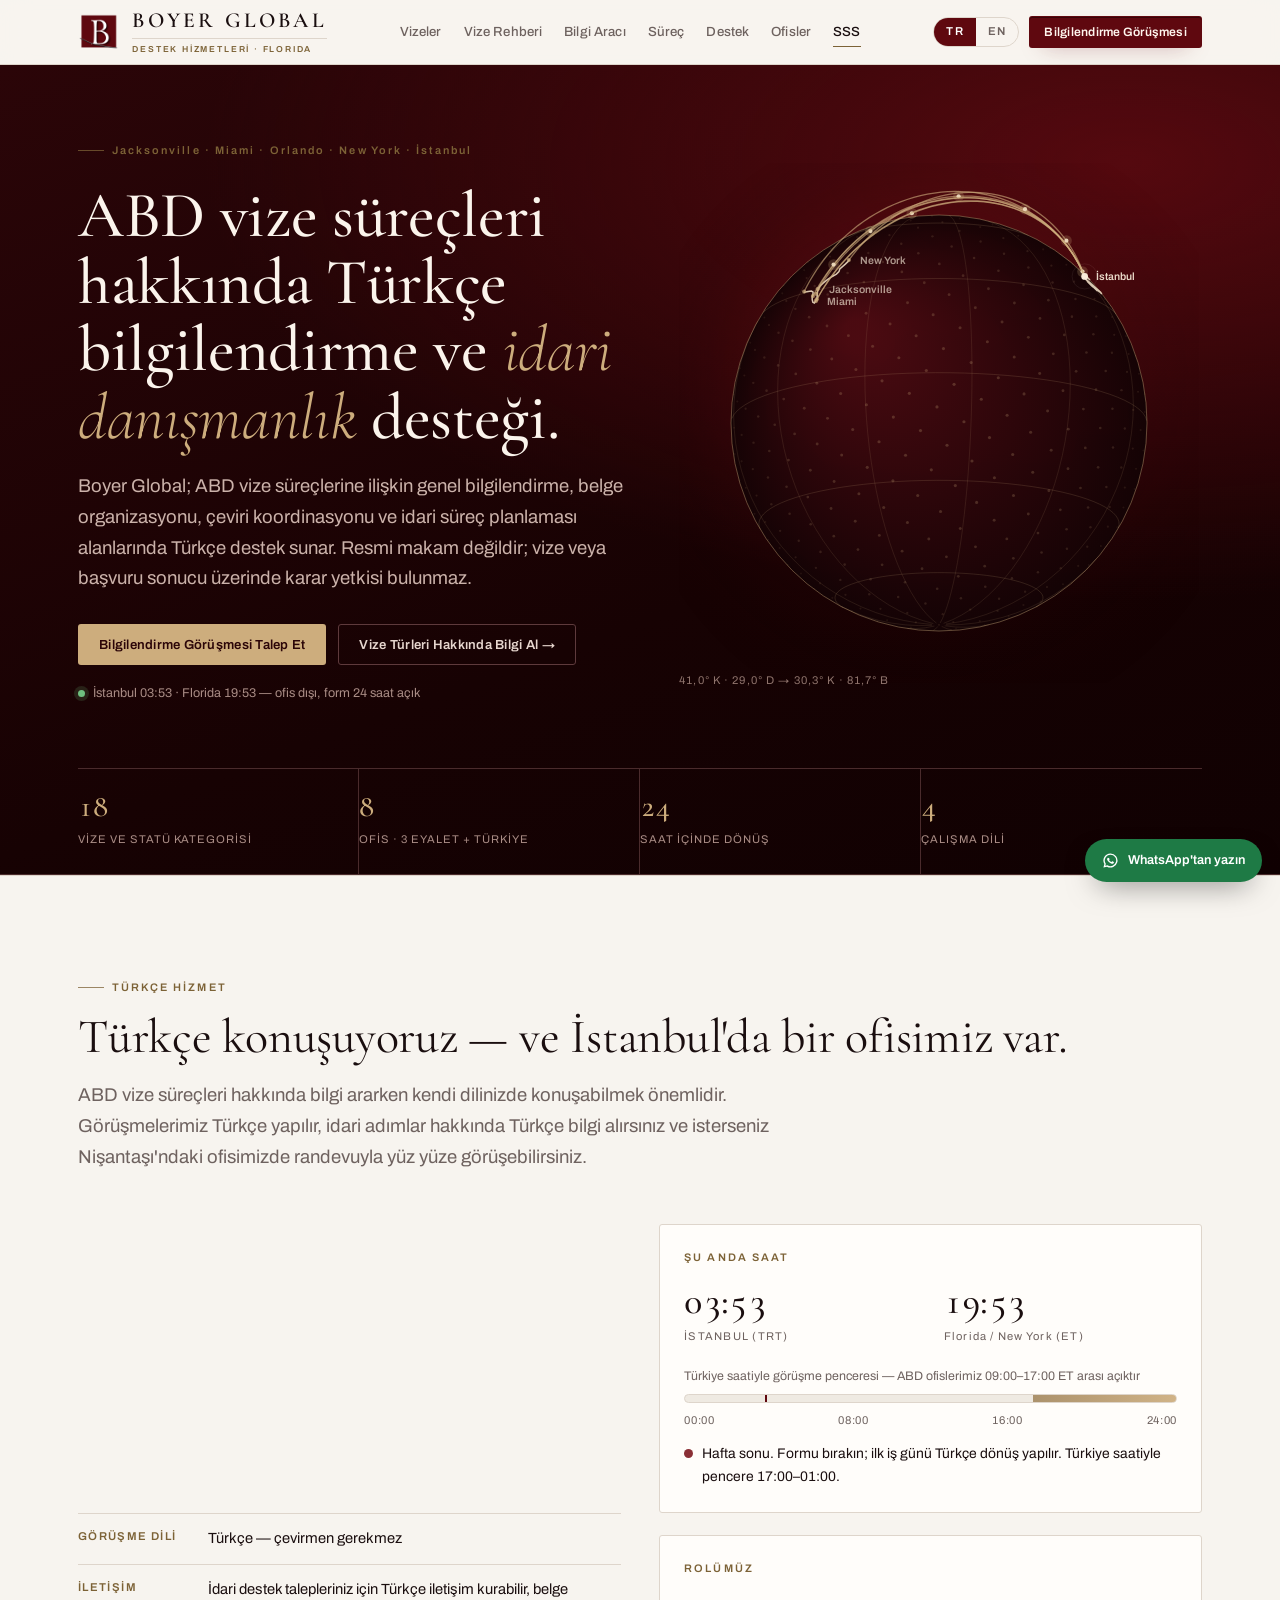
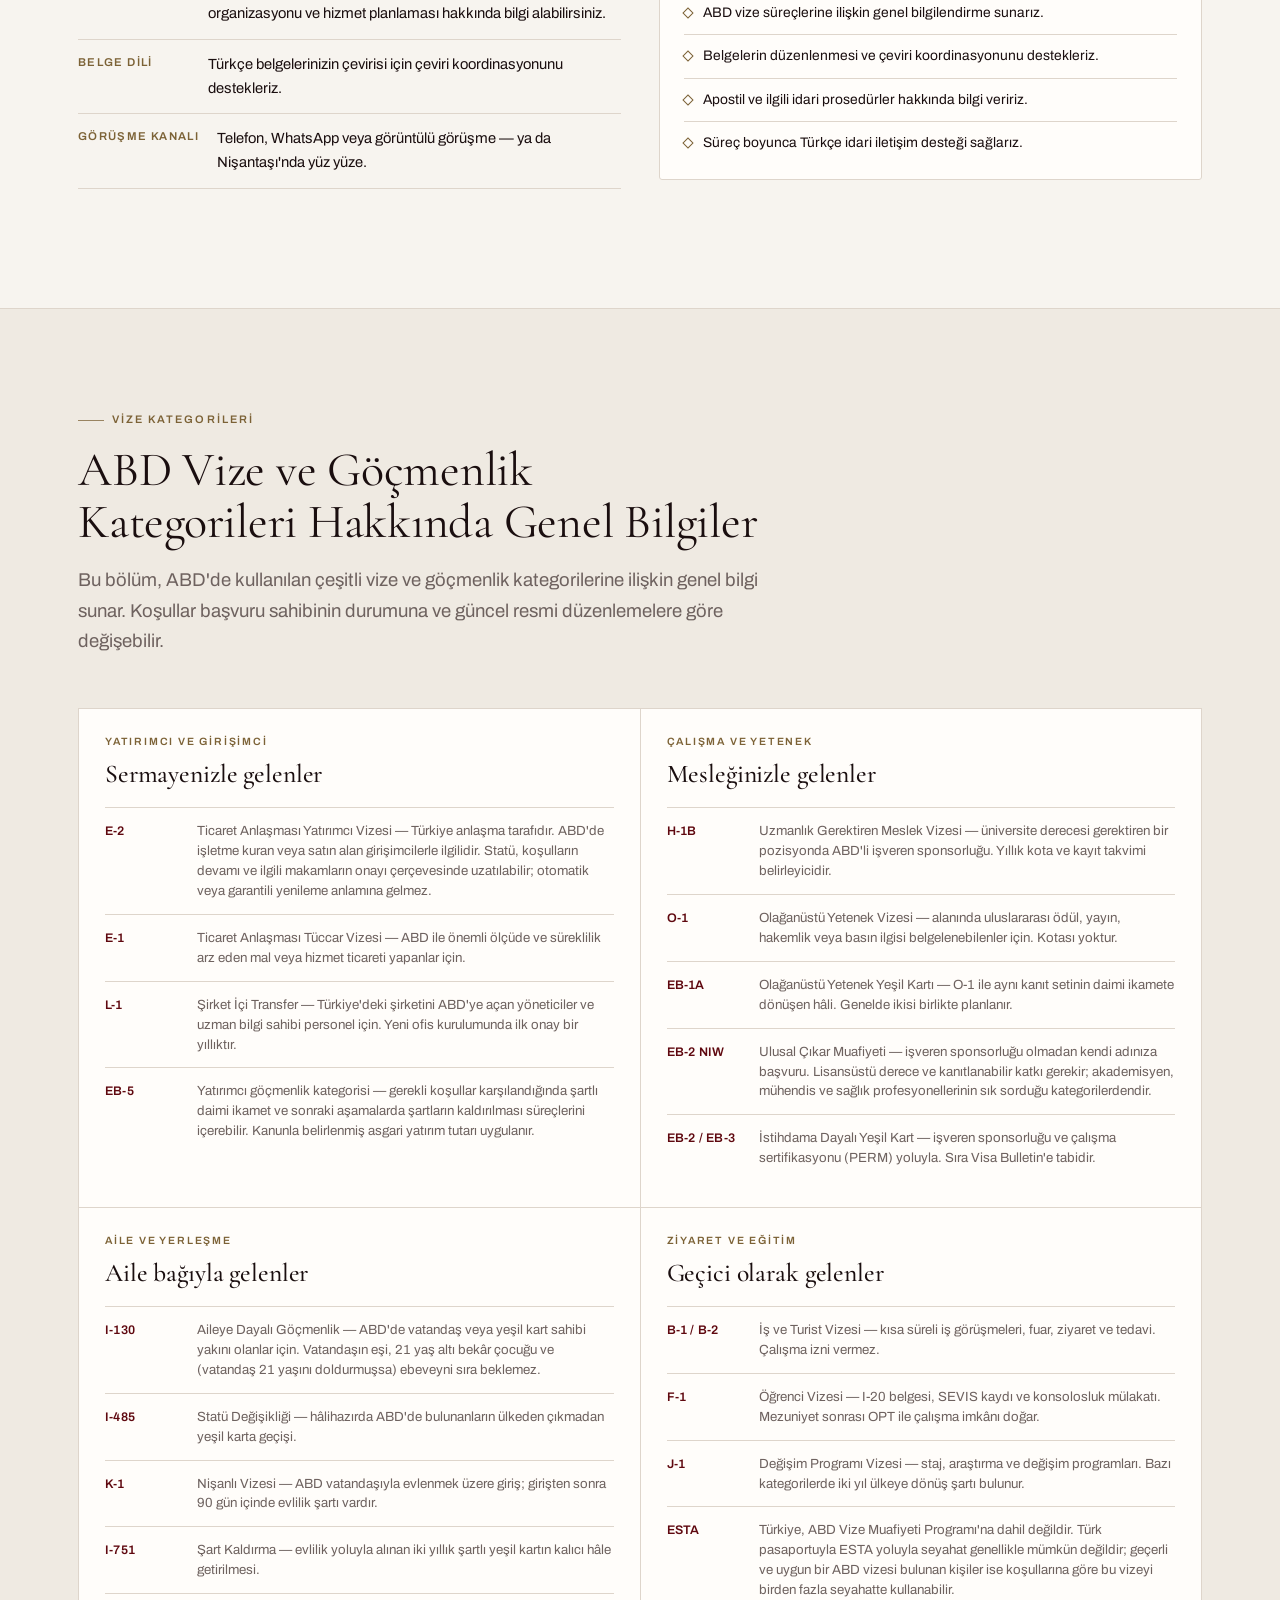
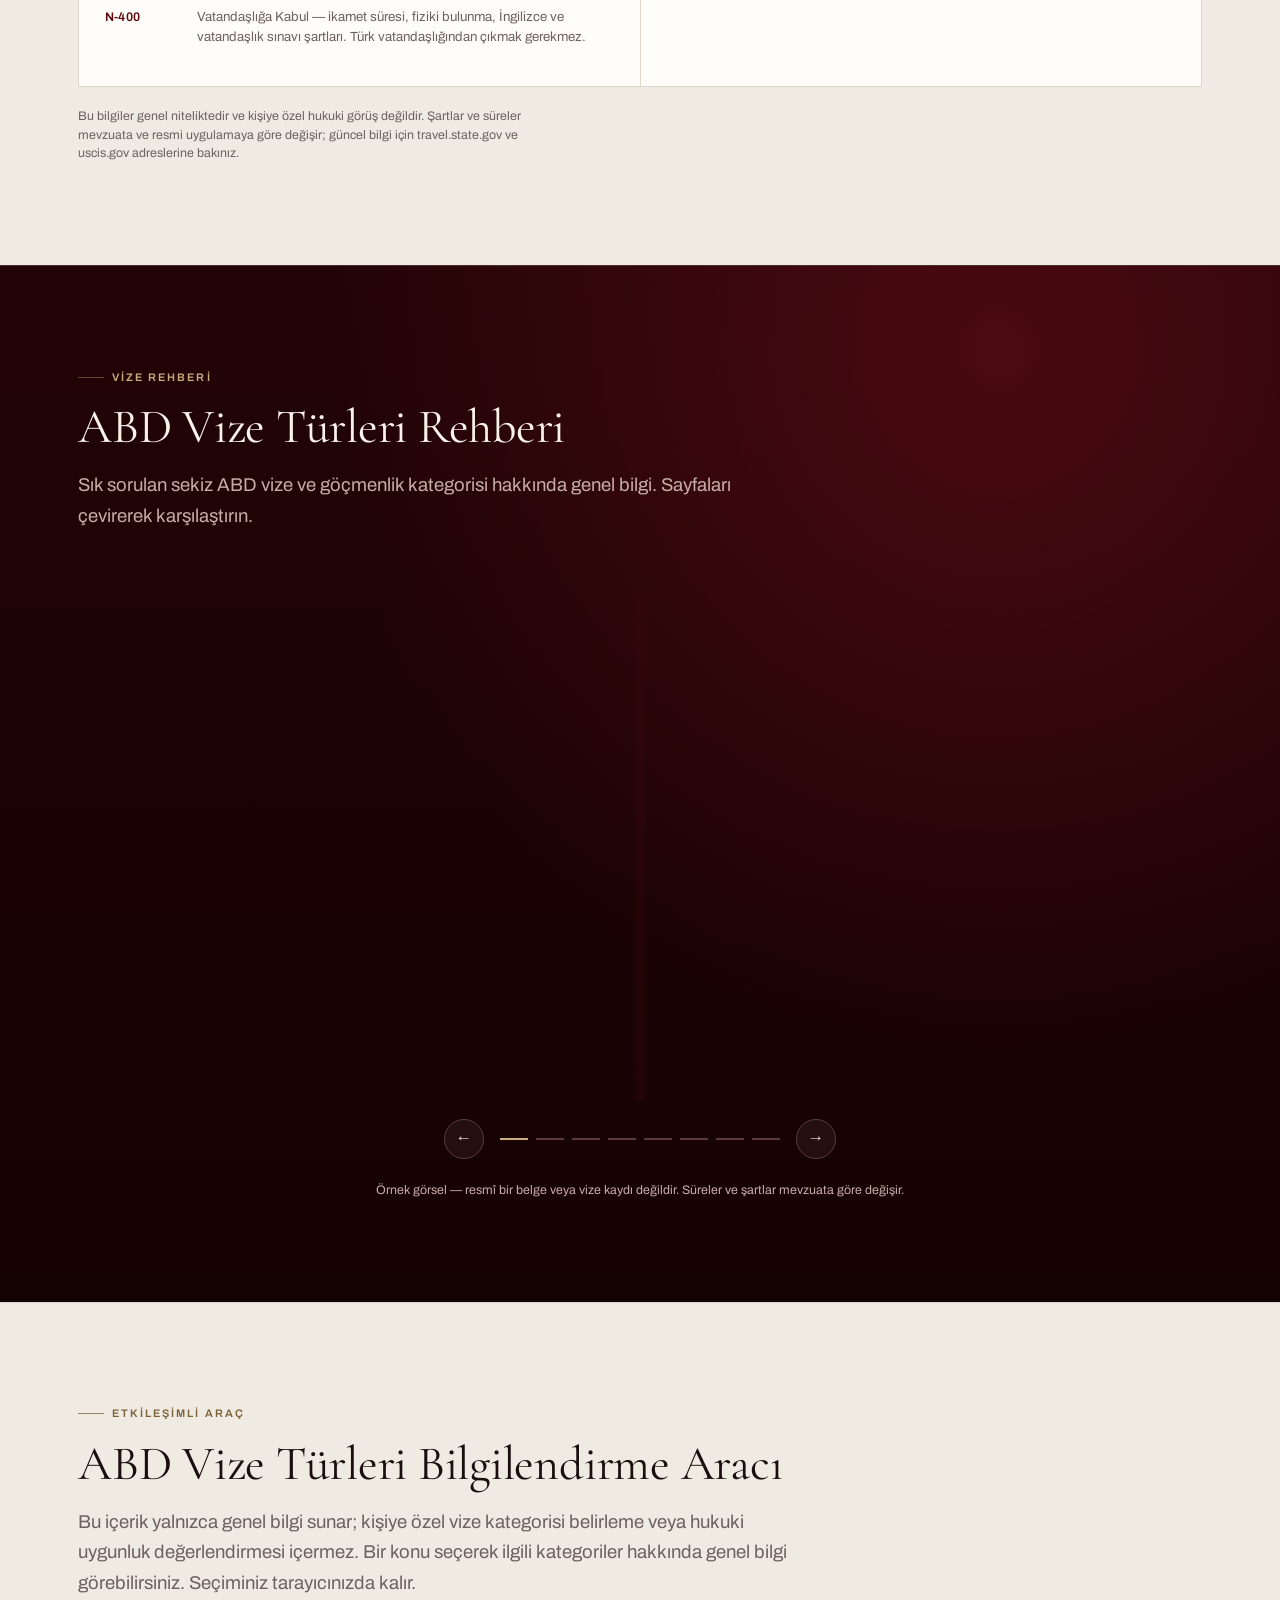
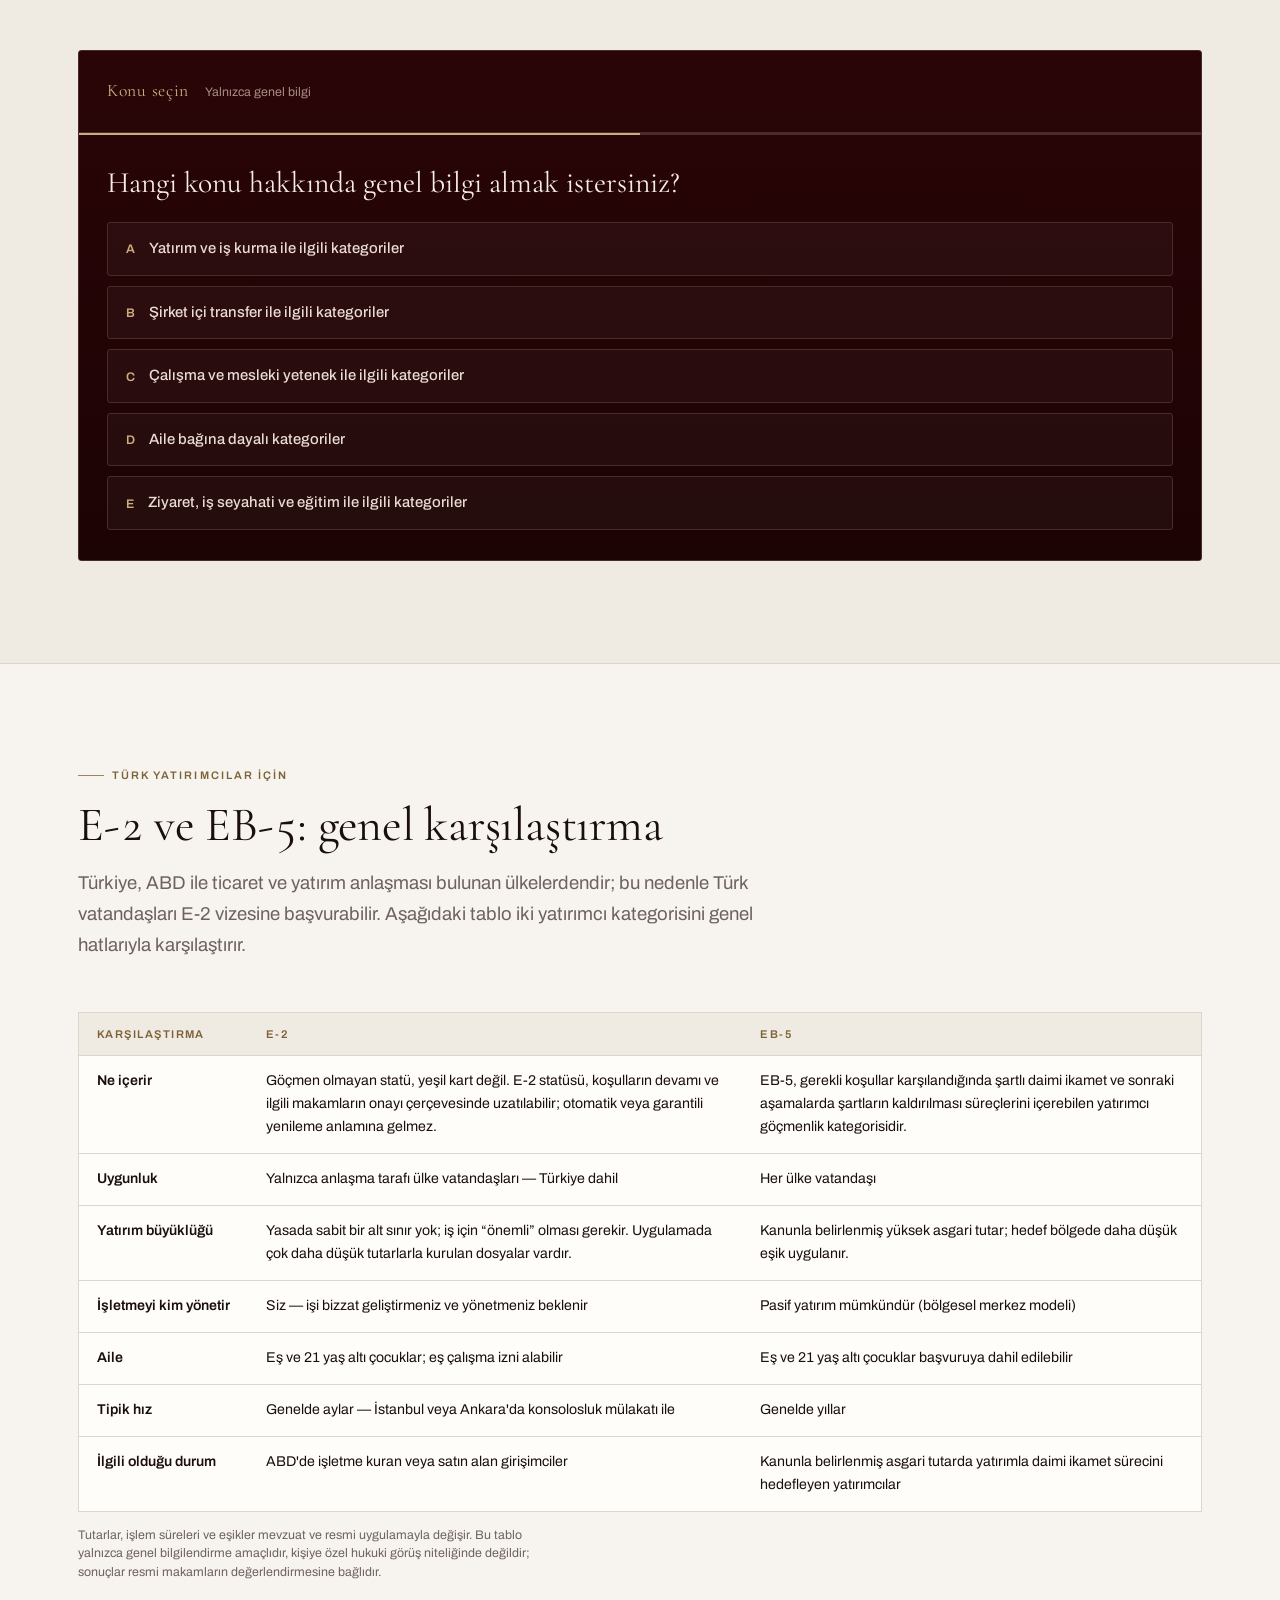
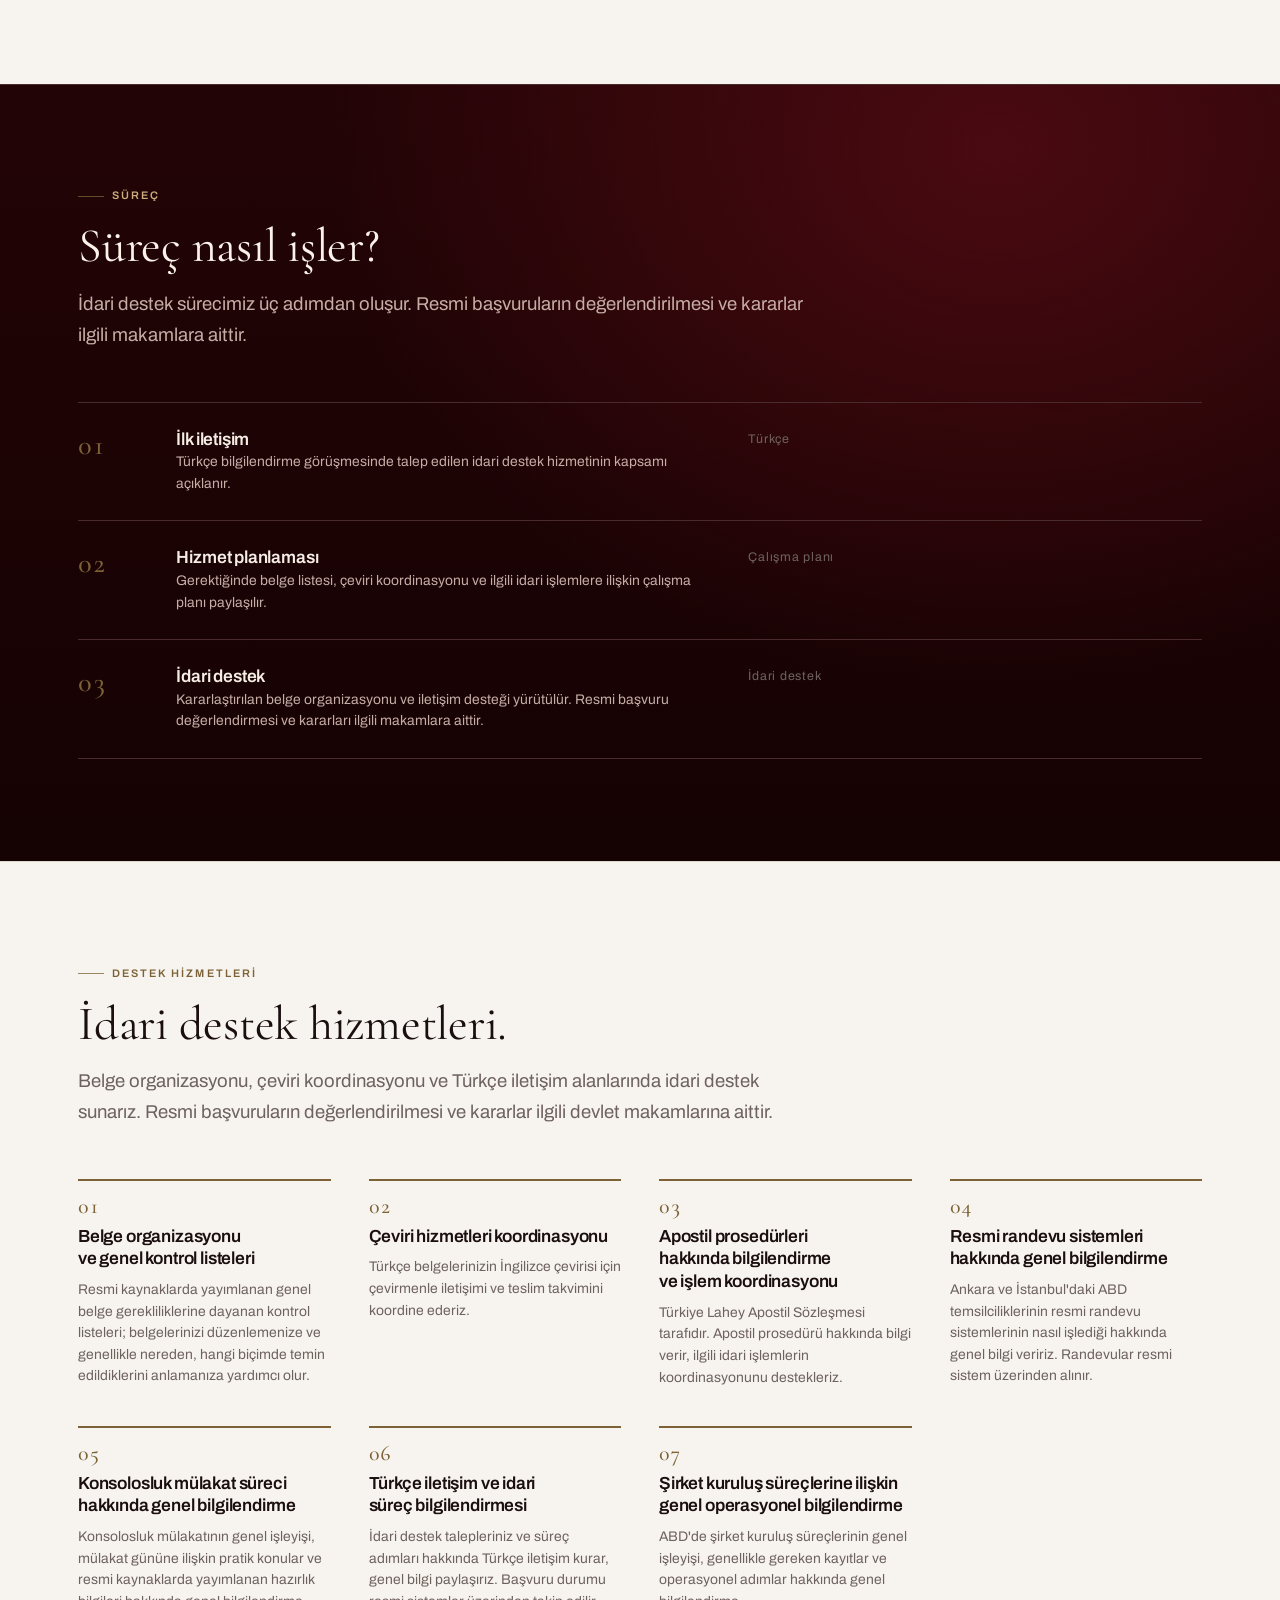
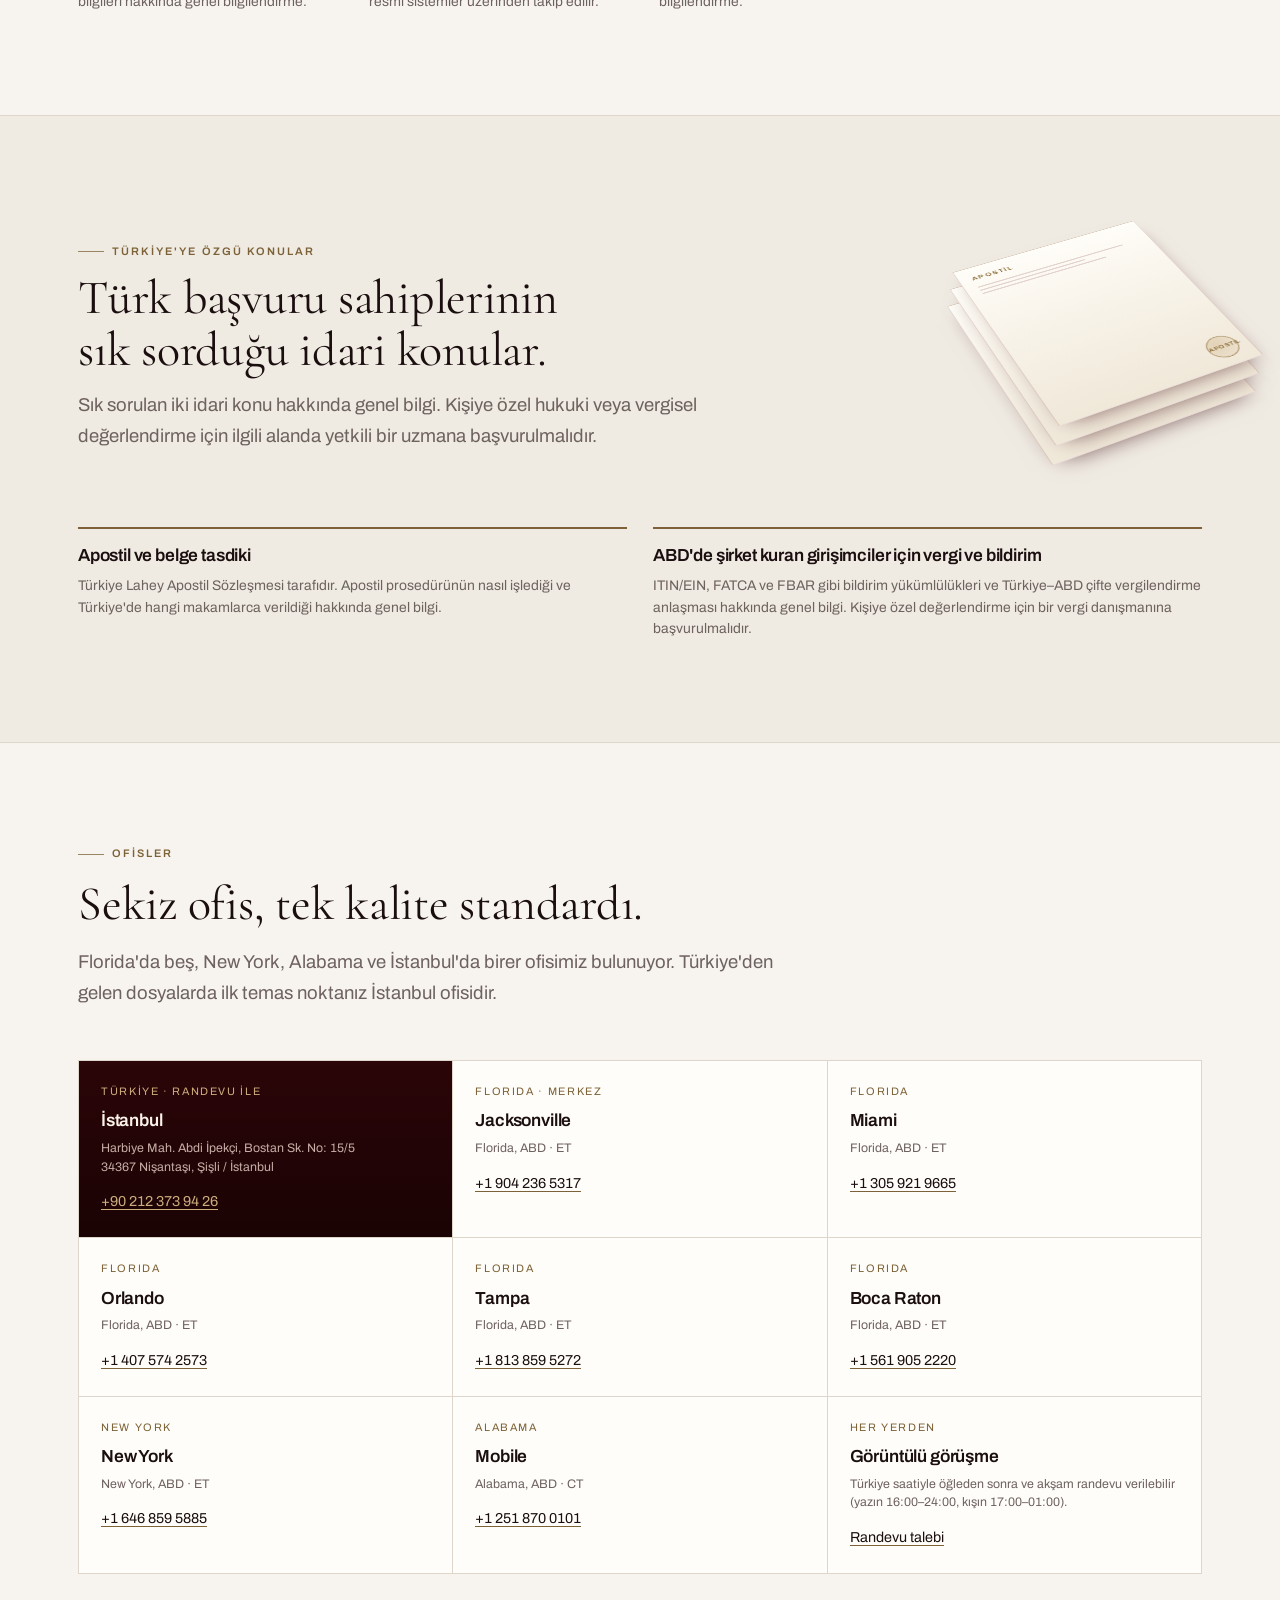
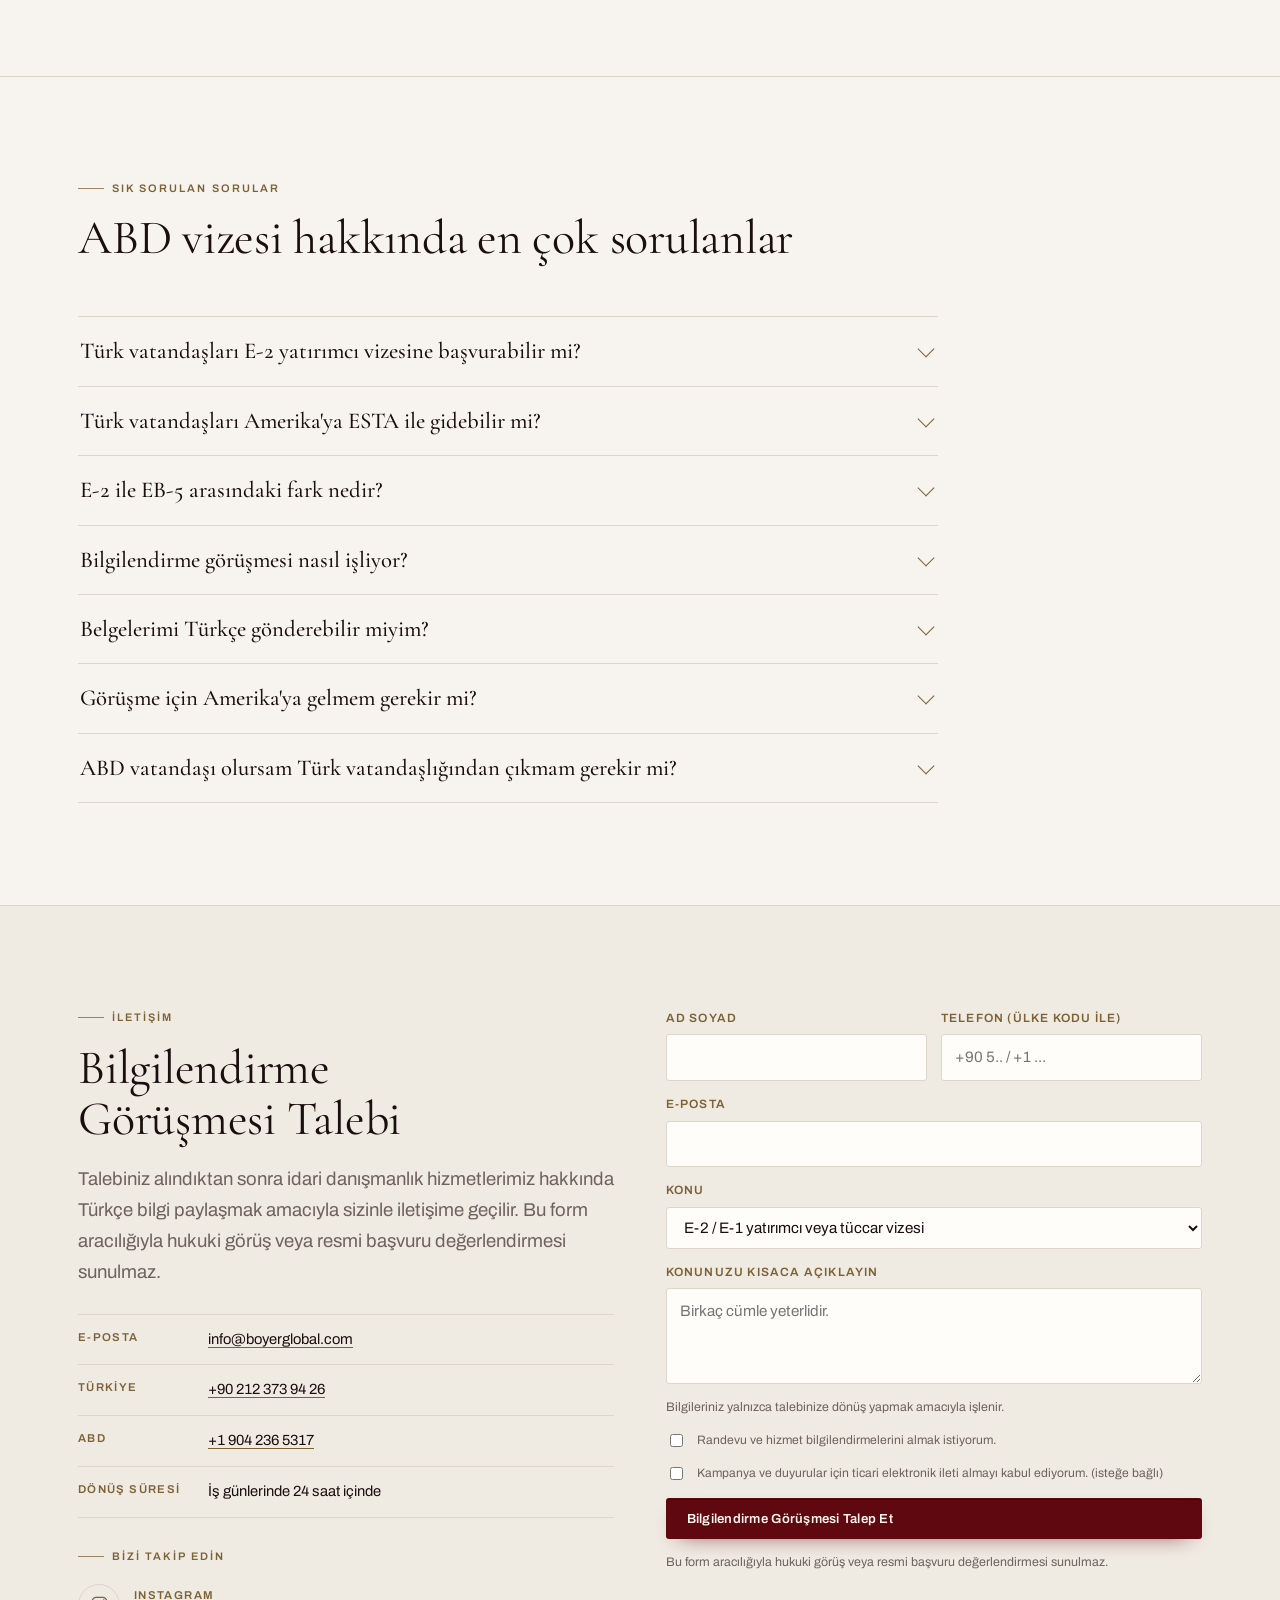
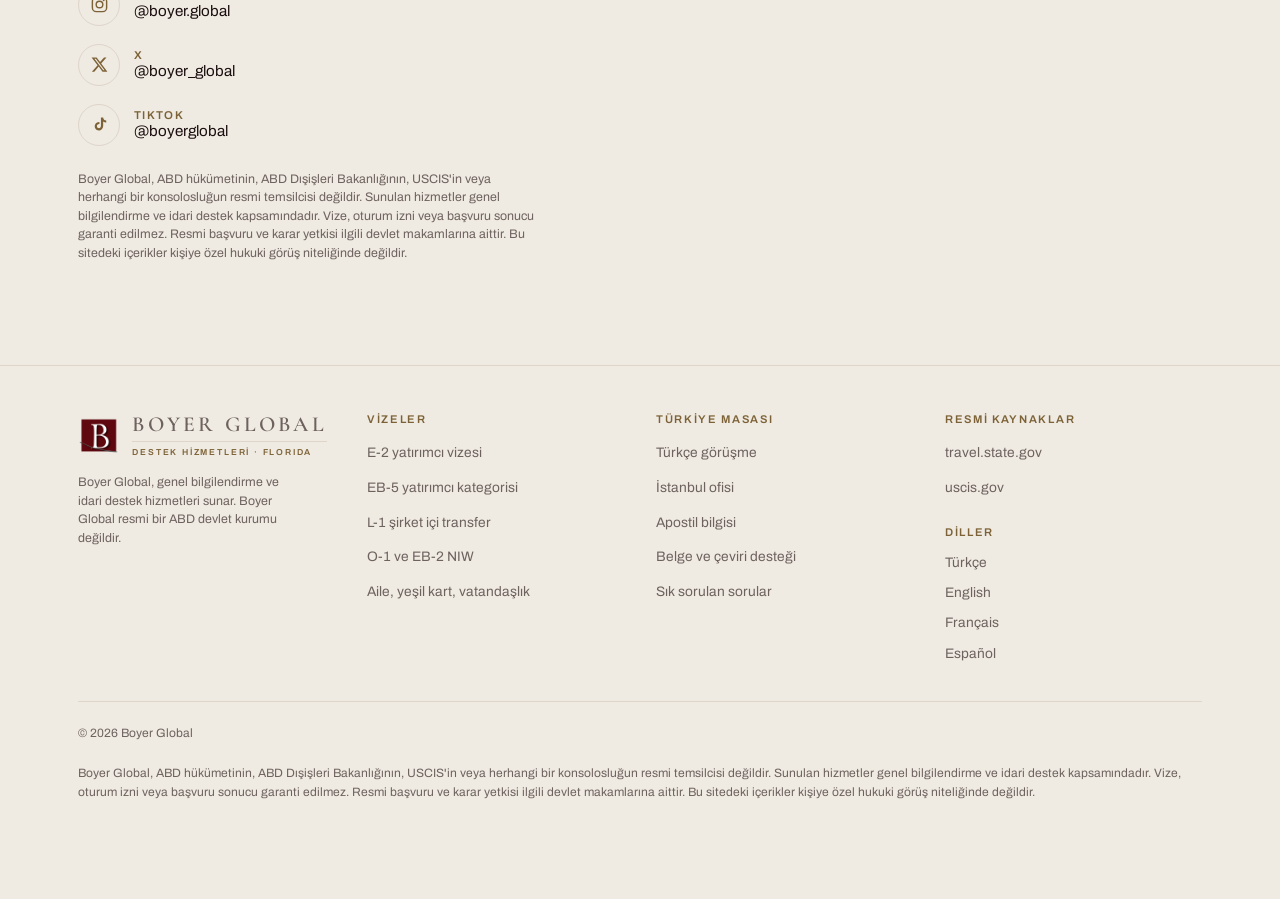
==== index.html @ 794128f5 "Doğrulanmamış bilgi alanlarını geçici olarak kaldır" ====
<!doctype html>
<html lang="tr" dir="ltr">
<head>
<meta charset="utf-8">
<meta name="viewport" content="width=device-width, initial-scale=1, viewport-fit=cover">

<!-- TEK DOSYA SÜRÜMÜ: CSS, JavaScript ve görseller bu dosyanın içindedir.
     Klasörlü sürümle içerik aynıdır; hangisini kullanırsanız onu düzenleyin. -->

<!-- =====================================================================
     SEO — ARAMA MOTORU BİLGİLERİ
     Alan adınız farklıysa "https://boyerglobal.com" ifadesini bu
     dosyada, js/content.js, robots.txt ve sitemap.xml içinde bul-değiştir yapın.
     ===================================================================== -->
<title>ABD Vize Süreçleri Hakkında Bilgilendirme | Boyer Global</title>
<meta name="description" content="Boyer Global ile ABD vize süreçlerine ilişkin genel bilgiler, belge organizasyonu, çeviri koordinasyonu ve Türkçe idari destek hizmetlerini inceleyin.">
<meta name="robots" content="index, follow, max-image-preview:large, max-snippet:-1">
<link rel="canonical" href="https://boyerglobal.com/">
<meta name="author" content="Boyer Global">
<meta name="theme-color" content="#2B0508">
<meta name="color-scheme" content="light dark">
<meta name="format-detection" content="telephone=yes">

<!-- Yerel SEO -->
<meta name="geo.region" content="TR-34">
<meta name="geo.placename" content="İstanbul">

<!-- Simgeler -->
<link rel="icon" href="favicon.ico?v=2" sizes="any">
<link rel="icon" href="images/favicon-32.png?v=2" sizes="32x32" type="image/png">
<link rel="icon" href="images/favicon-48.png?v=2" sizes="48x48" type="image/png">
<link rel="apple-touch-icon" href="images/apple-touch-icon.png?v=2">
<link rel="manifest" href="site.webmanifest">

<!-- Sosyal medya paylaşım önizlemesi (WhatsApp, LinkedIn, Facebook, X) -->
<meta property="og:type" content="website">
<meta property="og:site_name" content="Boyer Global">
<meta property="og:locale" content="tr_TR">
<meta property="og:locale:alternate" content="en_US">
<meta property="og:url" content="https://boyerglobal.com/">
<meta property="og:title" content="ABD Vize Süreçleri Hakkında Bilgilendirme | Boyer Global">
<meta property="og:description" content="Boyer Global ile ABD vize süreçlerine ilişkin genel bilgiler, belge organizasyonu, çeviri koordinasyonu ve Türkçe idari destek hizmetlerini inceleyin.">
<meta property="og:image" content="https://boyerglobal.com/images/og-image.jpg">
<meta property="og:image:width" content="1200">
<meta property="og:image:height" content="630">
<meta property="og:image:alt" content="Boyer Global — ABD vize süreçleri hakkında Türkçe bilgilendirme ve idari destek">
<meta name="twitter:card" content="summary_large_image">
<meta name="twitter:site" content="@boyer_global">
<meta name="twitter:title" content="ABD Vize Süreçleri Hakkında Bilgilendirme | Boyer Global">
<meta name="twitter:description" content="Boyer Global ile ABD vize süreçlerine ilişkin genel bilgiler, belge organizasyonu, çeviri koordinasyonu ve Türkçe idari destek hizmetlerini inceleyin.">
<meta name="twitter:image" content="https://boyerglobal.com/images/og-image.jpg">

<!-- Hız: yazı tipi sunucusuna erken bağlan, yalnızca kullanılan ağırlıkları yükle -->
<link rel="preconnect" href="https://fonts.googleapis.com">
<link rel="preconnect" href="https://fonts.gstatic.com" crossorigin>
<link rel="stylesheet" href="https://fonts.googleapis.com/css2?family=Cormorant+Garamond:ital,wght@0,400;0,500;0,600;1,300&family=Archivo:wght@400;500;600&display=swap">
<style>
/* =====================================================================
   BOYER GLOBAL — style.css
   ---------------------------------------------------------------------
   Düzenleme rehberi:
   1. Renk / yazı tipi / genişlik  → hemen aşağıdaki :root bloğu
   2. Bölüm bölüm stiller         → "---- bölüm adı ----" başlıklarıyla ayrılmıştır
   3. 3D efektler                 → "3D" kelimesini arayın (plaket, mühür,
                                    pasaport, belge yığını, portre, küre)
   4. Mobil düzen                 → dosyanın sonundaki @media blokları
   ===================================================================== */
:root{
  /* ---- MARKA RENKLERİ — tüm site bu değişkenlerden beslenir ---- */
  --oxblood:#5F080F;
  --oxblood-lt:#8A2F35;
  --oxblood-deep:#2B0508;
  --ink:#1A0E0F;
  --gold:#7C6236;
  --gold-lt:#A4885F;
  --gold-br:#CDAD7D;
  --parchment:#F7F4EF;
  --parchment-2:#EFEAE2;
  --warm:#6E625F;
  --line:#DED5CB;
  --ok:#3F6B4A;
  --warn:#9A6B22;

  --bg:var(--parchment);
  --surface:#FFFDFA;
  --fg:var(--ink);
  --fg-2:var(--warm);
  --rule:var(--line);
  --accent:var(--oxblood);
  --accent-fg:#fff;
  --metal:var(--gold);

  /* ---- YAZI TİPLERİ (değiştirirseniz index.html'deki Google Fonts bağlantısını da güncelleyin) ---- */
  --display:"Cormorant Garamond",Georgia,"Times New Roman",serif;
  --body:"Archivo","Helvetica Neue",Arial,sans-serif;

  /* ---- ÖLÇÜLER ---- */
  --wrap:1180px;
  --prose:66ch;
  --r:3px;
}
@media (prefers-color-scheme: dark){
  :root:not([data-theme="light"]){
    --bg:#150A0B;
    --surface:#1E1011;
    --fg:#F2EBE4;
    --fg-2:#B3A29C;
    --rule:#3A2325;
    --accent:#C77F84;
    --accent-fg:#1A0E0F;
    --metal:var(--gold-br);
    --parchment-2:#241314;
  }
}
:root[data-theme="dark"]{
  --bg:#150A0B;
  --surface:#1E1011;
  --fg:#F2EBE4;
  --fg-2:#B3A29C;
  --rule:#3A2325;
  --accent:#C77F84;
  --accent-fg:#1A0E0F;
  --metal:var(--gold-br);
  --parchment-2:#241314;
}

*{box-sizing:border-box}
html{color-scheme:light dark;scroll-padding-top:70px;-webkit-text-size-adjust:100%}
@media (prefers-reduced-motion:no-preference){html{scroll-behavior:smooth}}
[hidden]{display:none!important}
body{
  margin:0;background:var(--bg);color:var(--fg);
  font-family:var(--body);font-size:16.5px;line-height:1.62;
  -webkit-font-smoothing:antialiased;
  font-variant-numeric:tabular-nums;
}
img{max-width:100%}
a{color:inherit}
:focus-visible{outline:2px solid var(--metal);outline-offset:3px;border-radius:2px}

.wrap{max-width:var(--wrap);margin:0 auto;padding:0 28px}
.prose{max-width:var(--prose)}

h1,h2,h3,h4{font-family:var(--display);font-weight:400;text-wrap:balance;margin:0;letter-spacing:-.005em}
h1{font-size:clamp(2.35rem,5.4vw,4.05rem);line-height:1.04;font-weight:500}
h2{font-size:clamp(1.95rem,4vw,3rem);line-height:1.08}
h3{font-size:clamp(1.3rem,2vw,1.62rem);line-height:1.18;font-weight:500}
h4,.t4{font-size:1.09rem;line-height:1.3;font-weight:600;font-family:var(--body);letter-spacing:-.01em}
p{margin:0}

.eyebrow{
  font-family:var(--body);font-size:.685rem;font-weight:600;
  letter-spacing:.19em;text-transform:uppercase;color:var(--metal);
  display:flex;align-items:center;gap:.7em;
}
.eyebrow::before{content:"";width:26px;height:1px;background:var(--metal);flex:none;opacity:.75}
.eyebrow.solo::before{display:none}
/* Turkish-locale text-transform turns "i" into "İ" — correct for Turkish words,
   wrong for Latin proper nouns (FLORİDA, JACKSONVİLLE). These opt out. */
.eyebrow.proper,.flagline,.mark-sub,.seal-core span,.clock-city span.proper{text-transform:none}

.lede{font-size:1.16rem;line-height:1.66;color:var(--fg-2)}
.small{font-size:.87rem;line-height:1.55;color:var(--fg-2)}
.tiny{font-size:.775rem;line-height:1.5;color:var(--fg-2)}

/* ---- sections ---- */
.band{padding:clamp(64px,8vw,116px) 0;border-top:1px solid var(--rule)}
.band:first-of-type{border-top:0}
.band--dark{
  background:
    radial-gradient(90% 120% at 78% 8%, #4A0A11 0%, transparent 58%),
    linear-gradient(#230406,#150203);
  color:#F0E7DE;border-top:1px solid #4A2B2C;
}
.band--dark .lede,.band--dark .small,.band--dark .tiny{color:#C6ADA6}
.band--dark .eyebrow{color:var(--gold-br)}
.band--tint{background:var(--parchment-2)}

.head{display:flex;flex-direction:column;gap:16px;margin-bottom:clamp(34px,4vw,54px)}

/* ---- top bar ---- */
header.site{
  position:sticky;top:0;z-index:60;
  background:color-mix(in srgb,var(--bg) 88%,transparent);
  backdrop-filter:blur(14px) saturate(1.3);
  border-bottom:1px solid var(--rule);
}
.bar{display:flex;align-items:center;gap:16px 22px;min-height:64px;flex-wrap:wrap;padding-top:9px;padding-bottom:9px}
.mark{display:flex;align-items:center;gap:13px;text-decoration:none;flex:none}
/* Boyer Global amblemi. */
.mark-img{height:38px;width:auto;display:block;flex:none}
.mark-type{display:grid;gap:0;line-height:1}
.mark-type b{font-family:var(--display);font-size:1.34rem;font-weight:600;letter-spacing:.15em;padding-bottom:6px}
.mark-sub{
  font:600 .54rem/1 var(--body);letter-spacing:.21em;color:var(--metal);
  padding-top:6px;border-top:1px solid var(--rule);
}
nav.main{display:flex;gap:22px;margin-left:auto;flex-wrap:wrap}
nav.main a{
  text-decoration:none;font-size:.83rem;font-weight:500;letter-spacing:.01em;
  padding:4px 0;border-bottom:1px solid transparent;color:var(--fg-2);
}
nav.main a:hover{color:var(--fg);border-bottom-color:var(--metal)}
.bar-act{display:flex;align-items:center;gap:10px;flex:none;margin-left:auto}

.lang{display:inline-flex;border:1px solid var(--rule);border-radius:999px;overflow:hidden;flex:none}
.lang button{
  font:600 .715rem/1 var(--body);letter-spacing:.11em;text-transform:uppercase;
  padding:8px 12px;background:none;border:0;color:var(--fg-2);cursor:pointer;
}
.lang button[aria-pressed="true"]{background:var(--accent);color:var(--accent-fg)}

.btn{
  display:inline-flex;align-items:center;gap:8px;text-decoration:none;
  font:600 .82rem/1 var(--body);letter-spacing:.02em;
  padding:13px 20px;border-radius:var(--r);border:1px solid transparent;cursor:pointer;
  transition:transform .18s ease, box-shadow .18s ease, background .18s ease;
}
.btn--primary{background:var(--oxblood);color:#FFF6EE;box-shadow:0 1px 0 #3A0509 inset,0 8px 22px -14px #5F080F}
.btn--primary:hover{transform:translateY(-1px);background:#71121A}
.btn--primary,.btn--gold{position:relative;overflow:hidden}
.btn--primary::after,.btn--gold::after{
  content:"";position:absolute;top:0;bottom:0;width:38%;left:-45%;
  background:linear-gradient(100deg,transparent,rgba(255,255,255,.28),transparent);
  transform:skewX(-18deg);transition:left .55s cubic-bezier(.3,.7,.3,1);
}
.btn--primary:hover::after,.btn--gold:hover::after{left:118%}
@media (prefers-reduced-motion:reduce){.btn--primary::after,.btn--gold::after{display:none}}
.btn--ghost{border-color:var(--rule);color:var(--fg)}
.btn--ghost:hover{border-color:var(--metal);color:var(--metal)}
.btn--gold{background:var(--gold-br);color:#2B0508}
.btn--gold:hover{transform:translateY(-1px);background:#DCBF92}
.btn--sm{padding:9px 14px;font-size:.76rem}

/* ---- hero ---- */
.hero{
  position:relative;overflow:hidden;
  background:
    radial-gradient(120% 90% at 88% 12%, #55090F 0%, transparent 60%),
    linear-gradient(160deg,#2B0508 0%,#170203 62%,#100102 100%);
  color:#F4EBE2;border-bottom:1px solid #4A2B2C;
}
.hero-grid{
  display:grid;grid-template-columns:minmax(0,1.02fr) minmax(0,.98fr);
  gap:clamp(28px,4vw,64px);align-items:center;
  padding:clamp(48px,6vw,84px) 0 clamp(40px,5vw,66px);
}
.hero h1{color:#FBF4EC}
.hero h1 i{font-style:italic;font-weight:300;color:var(--gold-br)}
.hero .lede{color:#CBB2AA;max-width:52ch;margin-top:20px}
.hero-cta{display:flex;flex-wrap:wrap;gap:12px;margin-top:30px}
.hero-note{margin-top:18px;font-size:.79rem;color:#A98C85;display:flex;gap:8px;align-items:center}
.dot-live{width:7px;height:7px;border-radius:50%;background:#6FBF7F;box-shadow:0 0 0 4px rgba(111,191,127,.16);flex:none}

.creds{
  display:grid;grid-template-columns:repeat(auto-fit,minmax(126px,1fr));
  border-top:1px solid #4A2B2C;
}
.cred{padding:22px 0 26px;border-right:1px solid #4A2B2C}
.cred:last-child{border-right:0}
.cred b{display:block;font-family:var(--display);font-size:1.95rem;font-weight:500;color:var(--gold-br);line-height:1}
.cred span{display:block;font-size:.7rem;letter-spacing:.09em;text-transform:uppercase;color:#A98C85;margin-top:8px}

/* ---- 3D globe (canvas; js/main.js içinde çizilir) ---- */
.globe-shell{position:relative;min-height:250px;max-width:520px;margin:0 auto;width:100%}
.globe-shell::before{content:"";display:block;padding-top:100%}
.globe-shell canvas{width:100%;height:100%;display:block;position:absolute;inset:0}
/* Static SVG globe: what you see when scripts do not run. The canvas version
   replaces it only once its animation has actually started. */
.globe-static{position:absolute;inset:0;width:100%;height:100%;display:block;overflow:visible}
.js-globe .globe-static{display:none}
.globe-cap{
  position:absolute;left:0;bottom:-6px;font-size:.7rem;letter-spacing:.1em;
  text-transform:uppercase;color:#8E736C;
}

/* ---- turkish desk ---- */
.desk{display:grid;grid-template-columns:minmax(0,1fr) minmax(0,1fr);gap:clamp(24px,3vw,52px);align-items:start}

/* ---- 3D brass door plaque ---- */
.plaque{perspective:1300px;width:100%;max-width:430px}
.plaque-in::before{content:"";display:block;padding-top:61.25%}
.plaque-in{
  position:relative;transform-style:preserve-3d;
  transform:rotateX(9deg) rotateY(-11deg);transition:transform .35s ease;
}
.plaque-back{
  position:absolute;inset:0;border-radius:3px;transform:translateZ(0);
  background:linear-gradient(#3A2A06,#1D1503);
  box-shadow:0 26px 46px -20px rgba(0,0,0,.78);
}
.plaque-face{
  position:absolute;inset:0;border-radius:3px;transform:translateZ(13px);overflow:hidden;
  display:grid;align-content:center;gap:7px;padding:clamp(18px,3.4vw,32px);
  background:linear-gradient(116deg,#6B5024 0%,#C6A567 20%,#F1DDB6 36%,#B08C52 54%,#856734 74%,#C9A96E 100%);
  box-shadow:0 0 0 1px rgba(255,246,220,.5) inset;
}
.plaque-face::before{
  content:"";position:absolute;inset:0;opacity:.3;pointer-events:none;
  background:repeating-linear-gradient(96deg, rgba(255,255,255,.5) 0 1px, rgba(40,24,2,.08) 1px 3px);
}
.plaque-face::after{content:"";position:absolute;inset:8px;border:1px solid rgba(58,32,4,.3);border-radius:2px;pointer-events:none}
.plaque-face > *{position:relative;z-index:2;margin:0}
.plaque-sheen{
  position:absolute;inset:0;border-radius:3px;pointer-events:none;transform:translateZ(15px);
  background:radial-gradient(circle at var(--mx,26%) var(--my,20%), rgba(255,255,255,.5), rgba(255,255,255,0) 42%);
}
.plaque-t{
  font-family:var(--display);font-size:clamp(1.2rem,2.9vw,1.72rem);font-weight:600;color:#33240A;
  letter-spacing:.01em;line-height:1.05;
  text-shadow:0 1px 0 rgba(255,250,228,.72), 0 -1px 0 rgba(50,28,4,.3);
}
.plaque-s{
  font:600 .59rem/1.5 var(--body);letter-spacing:.22em;color:#4A3510;
  text-shadow:0 1px 0 rgba(255,250,228,.55);
}
.plaque-a{font-size:clamp(.72rem,1.4vw,.8rem);line-height:1.45;color:#463108;text-shadow:0 1px 0 rgba(255,250,228,.4)}
.plaque-a a{color:inherit;text-decoration:none;border-bottom:1px solid rgba(70,49,8,.5)}
.plaque-screw{
  position:absolute;width:10px;height:10px;border-radius:50%;z-index:3;transform:translateZ(14px);
  background:radial-gradient(circle at 34% 28%,#F5E7C3,#7C6029 68%,#463314);
  box-shadow:0 1px 2px rgba(30,18,2,.55);
}
.plaque-screw::after{content:"";position:absolute;left:2px;right:2px;top:4.2px;height:1.4px;background:rgba(50,34,8,.6);border-radius:1px}
.plaque-screw.tl{left:9px;top:9px} .plaque-screw.tr{right:9px;top:9px}
.plaque-screw.bl{left:9px;bottom:9px} .plaque-screw.br{right:9px;bottom:9px}

.dl{display:grid;gap:0;margin-top:26px;border-top:1px solid var(--rule)}
.dl>div{display:grid;grid-template-columns:minmax(112px,auto) 1fr;gap:18px;padding:13px 0;border-bottom:1px solid var(--rule)}
.dl dt{font-size:.71rem;letter-spacing:.12em;text-transform:uppercase;color:var(--metal);font-weight:600;margin:0}
.dl dd{margin:0;font-size:.92rem}

.clock{border:1px solid var(--rule);border-radius:var(--r);background:var(--surface);padding:24px}
.clock-row{display:flex;gap:26px;flex-wrap:wrap}
.clock-city{flex:1 1 130px}
.clock-city b{display:block;font-family:var(--display);font-size:2.35rem;font-weight:500;line-height:1;letter-spacing:.01em}
.clock-city span{display:block;font-size:.7rem;letter-spacing:.11em;text-transform:uppercase;color:var(--fg-2);margin-top:7px}
.window{margin-top:22px}
.track{height:9px;border-radius:99px;background:var(--parchment-2);border:1px solid var(--rule);position:relative;overflow:hidden}
.track i{position:absolute;top:0;bottom:0;background:linear-gradient(90deg,#A4885F,#CDAD7D);opacity:.9}
.track u{position:absolute;top:-4px;width:2px;height:17px;background:var(--accent);border-radius:2px}
.track-lbl{display:flex;justify-content:space-between;margin-top:8px;font-size:.7rem;color:var(--fg-2);letter-spacing:.06em}
.verdict{margin-top:14px;font-size:.87rem;display:flex;gap:9px;align-items:flex-start}
.pip{width:9px;height:9px;border-radius:50%;flex:none;margin-top:6px}

/* ---- visa catalogue ---- */
.vgrid{display:grid;grid-template-columns:repeat(auto-fit,minmax(min(100%,440px),1fr));gap:1px;background:var(--rule);border:1px solid var(--rule)}
.vcard{background:var(--surface);padding:28px 26px 26px;display:grid;gap:0;align-content:start}
.vcard-k{font:600 .66rem/1 var(--body);letter-spacing:.17em;text-transform:uppercase;color:var(--metal);margin-bottom:11px}
.vcard h3{margin-bottom:18px}
.vlist{list-style:none;margin:0;padding:0;display:grid;gap:0}
.vlist li{
  display:grid;grid-template-columns:78px minmax(0,1fr);gap:14px;
  padding:13px 0;border-top:1px solid var(--rule);align-items:baseline;
}
.vlist li b{
  font:600 .78rem/1.45 var(--body);letter-spacing:.02em;color:var(--accent);
  white-space:nowrap;
}
.vlist li span{font-size:.83rem;line-height:1.5;color:var(--fg-2)}

/* ---- support services ---- */
.sgrid{display:grid;grid-template-columns:repeat(auto-fit,minmax(min(100%,230px),1fr));gap:clamp(22px,3vw,38px)}
.sitem{display:grid;gap:8px;align-content:start;border-top:2px solid var(--metal);padding-top:15px}
.snum{
  font-family:var(--display);font-size:1.35rem;font-weight:500;color:var(--metal);line-height:1;
}
.sitem h3{margin:0}

/* ---- matcher ---- */
.matcher{
  border:1px solid #4A2B2C;border-radius:var(--r);
  background:linear-gradient(#2A0507,#1C0304);overflow:hidden;
}
.m-head{padding:26px 28px;border-bottom:1px solid #4A2B2C;display:flex;gap:16px;align-items:baseline;flex-wrap:wrap}
.m-step{font-family:var(--display);font-size:1.1rem;color:var(--gold-br);letter-spacing:.04em}
.m-body{padding:30px 28px}
.m-q{font-family:var(--display);font-size:clamp(1.35rem,2.4vw,1.85rem);line-height:1.2;color:#F6EDE4;margin-bottom:22px}
.m-opts{display:grid;gap:10px}
.m-opt{
  text-align:left;font:500 .93rem/1.45 var(--body);color:#EADCD3;cursor:pointer;
  background:rgba(255,246,238,.035);border:1px solid #4A2B2C;border-radius:var(--r);
  padding:15px 18px;transition:border-color .18s,background .18s,transform .18s;
  display:flex;gap:13px;align-items:flex-start;
}
.m-opt:hover{border-color:var(--gold-br);background:rgba(205,173,125,.09);transform:translateX(3px)}
.m-opt b{color:var(--gold-br);font-weight:600;flex:none;font-size:.78rem;letter-spacing:.1em;margin-top:.18em}
.m-bar{height:2px;background:#4A2B2C}
.m-bar i{display:block;height:2px;background:var(--gold-br);transition:width .4s cubic-bezier(.2,.7,.2,1)}
.m-res{display:grid;gap:18px}
.m-res h3{color:#FBF3EA}
.m-tag{
  display:inline-block;font:600 .7rem/1 var(--body);letter-spacing:.14em;text-transform:uppercase;
  color:#2B0508;background:var(--gold-br);padding:6px 11px;border-radius:99px;
}
.m-why{border-left:1px solid var(--gold-br);padding-left:18px;color:#CBB2AA;font-size:.93rem}
.m-actions{display:flex;gap:11px;flex-wrap:wrap;margin-top:4px}
.m-dis{font-size:.74rem;color:#9A7F78;margin-top:2px}

/* ---- table ---- */
.tblwrap{overflow-x:auto;border:1px solid var(--rule);background:var(--surface)}
table{border-collapse:collapse;width:100%;min-width:640px;font-size:.885rem}
th,td{text-align:left;padding:14px 18px;border-bottom:1px solid var(--rule);vertical-align:top}
thead th{
  font:600 .7rem/1.3 var(--body);letter-spacing:.13em;text-transform:uppercase;color:var(--metal);
  background:var(--parchment-2);white-space:nowrap;
}
tbody th{font:600 .885rem/1.5 var(--body);white-space:nowrap}
tbody tr:last-child th,tbody tr:last-child td{border-bottom:0}

/* ---- steps ---- */
.steps{display:grid;gap:0;counter-reset:s;border-top:1px solid var(--rule)}
.step{
  display:grid;grid-template-columns:60px minmax(0,1fr) minmax(0,.85fr);
  gap:clamp(16px,3vw,40px);padding:26px 0;border-bottom:1px solid var(--rule);align-items:start;
}
.step-n{
  font-family:var(--display);font-size:1.75rem;font-weight:500;color:var(--metal);line-height:1;
  padding-top:2px;
}
.step-when{font-size:.78rem;letter-spacing:.06em;color:var(--fg-2)}

/* ---- resources ---- */
.res{display:grid;grid-template-columns:repeat(auto-fit,minmax(min(100%,300px),1fr));gap:26px}
.res-item{border-top:2px solid var(--metal);padding-top:16px}
.res-item h3{margin-bottom:7px}

/* ---- offices ---- */
.offices{display:grid;grid-template-columns:repeat(auto-fit,minmax(min(100%,300px),1fr));gap:1px;background:var(--rule);border:1px solid var(--rule)}
.office{background:var(--surface);padding:22px}
.office.is-hq{background:linear-gradient(#2B0508,#1A0304);color:#F0E7DE}
.office.is-hq .tiny,.office.is-hq .small{color:#C6ADA6}
.office h3{margin-bottom:6px}
.office a{font-size:.9rem;text-decoration:none;border-bottom:1px solid var(--metal);white-space:nowrap}
.flagline{font-size:.68rem;letter-spacing:.15em;text-transform:uppercase;color:var(--gold-br);margin-bottom:10px}

/* ---- placeholder ---- */
.recog{border:1px solid var(--rule);border-radius:var(--r);background:var(--surface);padding:24px}
.recog ul{list-style:none;margin:14px 0 0;padding:0;display:grid;gap:0}
.recog li{
  display:grid;grid-template-columns:auto 1fr;gap:11px;align-items:baseline;
  font-size:.865rem;padding:10px 0;border-bottom:1px solid var(--rule);
}
.recog li:last-child{border-bottom:0;padding-bottom:0}
.recog li::before{content:"";width:6px;height:6px;border:1px solid var(--metal);transform:rotate(45deg);align-self:center}

/* ---- form ---- */
.form{display:grid;gap:14px;max-width:560px}
.f2{display:grid;grid-template-columns:1fr 1fr;gap:14px}
label{display:grid;gap:6px;font-size:.75rem;letter-spacing:.1em;text-transform:uppercase;color:var(--metal);font-weight:600}
input,select,textarea{
  font:400 .95rem/1.5 var(--body);color:var(--fg);background:var(--surface);
  border:1px solid var(--rule);border-radius:var(--r);padding:11px 13px;width:100%;
}
textarea{min-height:96px;resize:vertical}
.consent{display:flex;gap:11px;align-items:flex-start;font-size:.76rem;color:var(--fg-2);text-transform:none;letter-spacing:0;font-weight:400}
.consent input{width:auto;flex:none;margin-top:3px}
.sent{border-left:2px solid var(--ok);padding:14px 16px;background:color-mix(in srgb,var(--ok) 8%,transparent);font-size:.9rem}

/* ---- footer ---- */
footer.site{border-top:1px solid var(--rule);padding:48px 0 96px;background:var(--parchment-2)}
.foot{display:grid;grid-template-columns:repeat(auto-fit,minmax(190px,1fr));gap:32px}
.foot-h{font:600 .7rem/1 var(--body);letter-spacing:.15em;text-transform:uppercase;color:var(--metal);margin:0 0 14px}
.foot ul{list-style:none;margin:0;padding:0;display:grid;gap:8px}
.foot a{font-size:.86rem;text-decoration:none;color:var(--fg-2)}
.foot a:hover{color:var(--fg)}
.legal{margin-top:36px;padding-top:22px;border-top:1px solid var(--rule);font-size:.755rem;color:var(--fg-2);display:flex;gap:20px;flex-wrap:wrap;justify-content:space-between}

/* wa */
.wa{
  position:fixed;right:18px;bottom:18px;z-index:70;
  display:inline-flex;align-items:center;gap:9px;text-decoration:none;
  background:#1E7A45;color:#fff;font:600 .8rem/1 var(--body);
  padding:13px 17px;border-radius:99px;box-shadow:0 12px 30px -12px rgba(0,0,0,.55);
}
.wa:hover{background:#238E50}

/* ---- scroll progress ---- */
.prog{position:fixed;top:0;left:0;right:0;height:2px;z-index:90;background:transparent;pointer-events:none}
.prog i{display:block;height:2px;width:0;background:linear-gradient(90deg,var(--oxblood),var(--gold-br))}

/* ---- 3D passport ---- */
.pp-wrap{display:grid;gap:22px;justify-items:center}
.pp{perspective:1600px;width:100%;max-width:790px}
.pp-book::before{content:"";display:block;padding-top:65%}
.pp-book{
  position:relative;width:100%;
  transform-style:preserve-3d;
  transform:rotateX(7deg) rotateY(-8deg);
  transition:transform .45s cubic-bezier(.2,.7,.2,1);
  will-change:transform;
}
.pp-shell{
  position:absolute;inset:-1.7% -1.5%;border-radius:5px 10px 10px 5px;
  background:linear-gradient(148deg,#75121A,#3C060B 52%,#240407);
  box-shadow:0 44px 74px -34px rgba(0,0,0,.85);
  transform:translateZ(-10px);
}
.pp-shell::after{content:"";position:absolute;inset:7px;border:1px solid rgba(205,173,125,.3);border-radius:4px}
.pp-spread{position:absolute;inset:0;display:grid;grid-template-columns:1fr 1fr;border-radius:3px 8px 8px 3px;overflow:hidden}
.pp-page{
  position:relative;padding:clamp(15px,2.5vw,30px);color:#3B2A21;overflow:hidden;
  background:
    radial-gradient(130% 95% at 18% -6%, rgba(255,255,255,.6), transparent 62%),
    repeating-linear-gradient(114deg, rgba(95,8,15,.05) 0 2px, transparent 2px 8px),
    repeating-linear-gradient(-114deg, rgba(95,8,15,.035) 0 2px, transparent 2px 11px),
    linear-gradient(#F4EBDB,#E7D9C1);
}
.pp-left{box-shadow:inset -24px 0 32px -26px rgba(58,6,11,.8)}
.pp-right{box-shadow:inset 24px 0 32px -26px rgba(58,6,11,.8)}
.pp-spine{position:absolute;left:50%;top:0;bottom:0;width:14px;transform:translateX(-50%);z-index:3;pointer-events:none;
  background:linear-gradient(90deg,rgba(58,6,11,0),rgba(58,6,11,.36),rgba(58,6,11,0))}
.pp-head{display:flex;align-items:center;gap:9px;padding-bottom:11px;margin-bottom:15px;border-bottom:1px solid rgba(95,8,15,.22)}
.pp-head svg{flex:none;color:#8A6A32}
.pp-head span{font:600 .6rem/1 var(--body);letter-spacing:.26em;color:#8A6A32;text-transform:none}
.pp-kicker{font:600 .62rem/1 var(--body);letter-spacing:.19em;text-transform:uppercase;color:#8A6A32;margin-bottom:9px}
.pp-title{font-family:var(--display);font-size:clamp(1.15rem,2.4vw,1.72rem);font-weight:600;line-height:1.08;color:#4A0A11;margin-bottom:4px}
.pp-sub{font-size:.76rem;color:#6E5A4C;margin-bottom:14px}
.pp-dl{display:grid;gap:0;margin:0}
.pp-dl>div{display:grid;gap:2px;padding:8px 0;border-bottom:1px dotted rgba(95,8,15,.25)}
.pp-dl>div:last-child{border-bottom:0}
.pp-dl dt{margin:0;font:600 .59rem/1.2 var(--body);letter-spacing:.15em;text-transform:uppercase;color:#9A7A46}
.pp-dl dd{margin:0;font-size:clamp(.72rem,1.2vw,.83rem);line-height:1.42;color:#3B2A21}
.pp-stamp{
  position:relative;width:min(74%,215px);aspect-ratio:1/.66;margin:clamp(6px,2vw,18px) auto clamp(8px,2vw,16px);
  display:grid;place-content:center;text-align:center;gap:3px;
  border:2px solid rgba(122,16,26,.5);border-radius:7px;transform:rotate(-6.5deg);
  color:rgba(122,16,26,.78);
}
.pp-stamp::before{content:"";position:absolute;inset:4px;border:1px solid rgba(122,16,26,.34);border-radius:4px}
.pp-stamp b{font-family:var(--display);font-size:clamp(1.5rem,3.6vw,2.5rem);font-weight:600;line-height:1;letter-spacing:.02em}
.pp-stamp em{font-style:normal;font:600 .56rem/1.3 var(--body);letter-spacing:.16em;text-transform:uppercase;padding:0 10px}
.pp-note{font-size:clamp(.7rem,1.2vw,.79rem);line-height:1.5;color:#5E4A3E;border-left:2px solid rgba(138,106,50,.6);padding-left:11px}
.pp-fol{
  position:absolute;bottom:clamp(10px,1.8vw,20px);
  font:600 .58rem/1 var(--body);letter-spacing:.22em;color:rgba(138,106,50,.75);
}
.pp-left .pp-fol{left:clamp(15px,2.5vw,30px)}
.pp-right .pp-fol{right:clamp(15px,2.5vw,30px)}
.pp-turn{
  position:absolute;top:0;width:50%;height:100%;z-index:4;pointer-events:none;opacity:0;
  transform-style:preserve-3d;backface-visibility:hidden;
  background:linear-gradient(100deg,#F4EBDB,#E3D3B7);
}
.pp-turn.fwd{right:0;transform-origin:left center;border-radius:0 8px 8px 0;box-shadow:-14px 0 26px -14px rgba(58,6,11,.55)}
.pp-turn.back{left:0;transform-origin:right center;border-radius:8px 0 0 8px;box-shadow:14px 0 26px -14px rgba(58,6,11,.55)}
.pp-turn.go{opacity:1;transition:transform .6s cubic-bezier(.52,.05,.3,1)}
.pp-turn.go.fwd{transform:rotateY(-172deg)}
.pp-turn.go.back{transform:rotateY(172deg)}
.pp-ctrl{display:flex;align-items:center;justify-content:center;flex-wrap:wrap;gap:12px 16px;max-width:100%}
.pp-nav{
  width:40px;height:40px;border-radius:50%;flex:none;cursor:pointer;
  border:1px solid #5E3A3C;background:rgba(255,246,238,.05);color:#E6D6CE;
  display:grid;place-items:center;font-size:1.05rem;line-height:1;
}
.pp-nav:hover{border-color:var(--gold-br);color:var(--gold-br)}
.pp-dots{display:flex;flex-wrap:wrap;justify-content:center;gap:8px}
.pp-dot{width:28px;height:2px;padding:0;border:0;background:#5E3A3C;cursor:pointer}
.pp-dot[aria-current="true"]{background:var(--gold-br)}
.pp-dot:hover{background:#9C7C57}

.cert-grid{display:grid;grid-template-columns:minmax(220px,290px) minmax(0,1fr);gap:clamp(28px,5vw,64px);align-items:center}
@media (max-width:820px){.cert-grid{grid-template-columns:1fr}}

/* ---- 3D seal ---- */
.seal{perspective:1000px;width:min(270px,62vw);margin:0 auto}
.bio-side .seal{width:min(178px,42vw);margin:0}
.seal-in{position:relative;transform-style:preserve-3d;transition:transform .3s ease}
.seal-in::before{content:"";display:block;padding-top:100%}
.seal-disc{
  position:absolute;inset:0;border-radius:50%;transform:translateZ(16px);
  background:radial-gradient(62% 62% at 31% 24%, #F5E3BE 0%, #D6B685 32%, #A5844B 66%, #6B5124 100%);
  box-shadow:
    0 0 0 1px rgba(255,243,220,.55) inset,
    0 0 0 8px rgba(96,72,32,.32) inset,
    0 0 0 9px rgba(255,240,214,.22) inset,
    0 28px 44px -22px rgba(0,0,0,.8);
}
.seal-sheen{
  position:absolute;inset:0;border-radius:50%;pointer-events:none;transform:translateZ(19px);
  background:radial-gradient(circle at var(--mx,30%) var(--my,24%), rgba(255,255,255,.6), rgba(255,255,255,0) 44%);
}
.seal svg{position:absolute;inset:0;width:100%;height:100%;transform:translateZ(18px)}
.seal-core{position:absolute;inset:0;display:grid;place-content:center;text-align:center;transform:translateZ(21px)}
.seal-core b{display:block;font-family:var(--display);font-size:clamp(1.5rem,4.4vw,2.15rem);font-weight:600;color:#3A2A06;letter-spacing:.03em;line-height:1;text-shadow:0 1px 0 rgba(255,246,220,.6)}
.seal-core span{display:block;font:600 .54rem/1.4 var(--body);letter-spacing:.2em;text-transform:uppercase;color:#4E3A10;margin-top:7px}

/* ---- portrait ---- */
.portrait{position:relative;width:100%;max-width:252px;perspective:900px}
.portrait::before{content:"";display:block;padding-top:100%}
.portrait-frame{
  position:absolute;inset:0;transform-style:preserve-3d;
  border:1px solid rgba(205,173,125,.45);padding:7px;
  transition:transform .35s ease, box-shadow .35s ease;
  box-shadow:0 26px 46px -26px rgba(0,0,0,.8);
}
.portrait-inner{
  position:absolute;inset:7px;overflow:hidden;display:grid;place-items:center;
  background:linear-gradient(158deg,#420B12,#1C0406);
}
.bio-photo{width:100%;height:100%;object-fit:cover;object-position:50% 32%;display:block}
@media (hover:hover) and (prefers-reduced-motion:no-preference){
  .portrait:hover .portrait-frame{transform:rotateX(3deg) rotateY(-5deg) translateZ(8px)}
}

/* ---- attorney biography ---- */
.bio{
  display:grid;grid-template-columns:minmax(210px,252px) minmax(0,1fr);gap:clamp(26px,4vw,56px);
  align-items:start;
}
.bio-creds{
  margin-top:clamp(34px,4vw,52px);padding-top:clamp(28px,3.5vw,40px);border-top:1px solid #4A2B2C;
}
.bio-side{display:grid;gap:clamp(24px,3vw,34px);justify-items:start}
.bio-id h3{color:#FBF3EA;margin-bottom:7px;font-size:clamp(1.5rem,3vw,2.05rem)}
.bio-dl{display:grid;gap:0;margin:0;border-top:1px solid #4A2B2C}
.bio-dl>div{
  display:grid;grid-template-columns:minmax(132px,auto) minmax(0,1fr);gap:10px 22px;
  padding:13px 0;border-bottom:1px solid #4A2B2C;
}
.bio-dl dt{margin:0;font:600 .66rem/1.5 var(--body);letter-spacing:.14em;text-transform:uppercase;color:var(--gold-br)}
.bio-dl dd{margin:0;font-size:.88rem;line-height:1.55;color:#DFCDC6}
@media (max-width:760px){
  .bio{grid-template-columns:1fr}
  .bio-dl>div{grid-template-columns:1fr;gap:3px}
}

/* ---- 3D document stack ---- */
.docs{perspective:1100px;width:min(215px,48vw);justify-self:center}
.docs-in{position:relative;transform-style:preserve-3d;transform:rotateX(50deg) rotateZ(-27deg)}
.docs-in::before{content:"";display:block;padding-top:120%}
.doc{
  position:absolute;inset:0;border-radius:2px;padding:15px 13px;
  background:linear-gradient(#FFFDF8,#F0E8D9);border:1px solid rgba(95,8,15,.14);
  box-shadow:0 12px 22px -12px rgba(58,6,11,.55);
  transition:transform .45s cubic-bezier(.2,.7,.2,1);
}
.doc:nth-child(1){transform:translateZ(0)}
.doc:nth-child(2){transform:translateZ(15px) translate(7px,-7px)}
.doc:nth-child(3){transform:translateZ(30px) translate(14px,-14px)}
.docs-in:hover .doc:nth-child(2),.docs-in:focus-within .doc:nth-child(2){transform:translateZ(26px) translate(26px,-24px) rotateZ(5deg)}
.docs-in:hover .doc:nth-child(3),.docs-in:focus-within .doc:nth-child(3){transform:translateZ(52px) translate(48px,-46px) rotateZ(10deg)}
.doc-t{font:600 .53rem/1.2 var(--body);letter-spacing:.15em;text-transform:uppercase;color:#8A6A32}
.doc-l{display:grid;gap:4px;margin-top:9px}
.doc-l i{display:block;height:2px;background:rgba(95,8,15,.16);border-radius:2px}
.doc-seal{position:absolute;right:11px;bottom:11px;width:32px;height:32px;border-radius:50%;
  border:1px solid rgba(138,106,50,.65);display:grid;place-items:center;
  font:600 .44rem/1 var(--body);letter-spacing:.08em;color:#8A6A32;
  background:radial-gradient(circle at 34% 28%,rgba(205,173,125,.4),rgba(205,173,125,.08))}

/* Pointer tilt is enhanced by JS, but works on its own in CSS too. */
@media (hover:hover) and (prefers-reduced-motion:no-preference){
  .plaque:hover .plaque-in{transform:rotateX(4deg) rotateY(-3deg) scale(1.012)}
  .seal:hover .seal-in{transform:rotateX(-6deg) rotateY(9deg)}
  .pp:hover .pp-book{transform:rotateX(4deg) rotateY(-3.5deg)}
  .vcard:hover,.office:hover{transform:perspective(900px) rotateY(1.4deg) translateZ(3px)}
  .vcard,.office{transition:transform .3s ease, box-shadow .3s ease, background .3s ease}
  .vcard:hover{box-shadow:0 26px 50px -34px rgba(95,8,15,.5);position:relative;z-index:1}
}

.pp-stamp{min-height:104px}

/* reveal */
.rv{opacity:1;transform:none;transition:opacity .7s ease,transform .7s cubic-bezier(.2,.7,.2,1)}
@media (prefers-reduced-motion:no-preference){
  html.rv-on .rv.pending{opacity:.001;transform:translateY(16px)}
}

@media (max-width:940px){
  .pp-book{transform:rotateX(4deg) rotateY(-4deg)}
  .hero-grid{grid-template-columns:1fr}
  .globe-shell{order:-1;max-width:400px}
  .desk{grid-template-columns:1fr}
  .step{grid-template-columns:44px 1fr}
  .step-when{grid-column:2}
}
@media (max-width:760px){
  /* the rotated stack's transform box would push the page sideways */
  .docs{display:none}
}
@media (max-width:640px){
  .pp-book{transform:none}
  .pp-book::before{display:none}
  .pp-spread{position:relative;grid-template-columns:1fr}
  .pp-shell{inset:-2.5% -2.5%}
  .pp-left{box-shadow:none;border-bottom:1px solid rgba(95,8,15,.22)}
  .pp-right{box-shadow:none}
  .pp-spine,.pp-turn{display:none}
}
@media (max-width:560px){
  .pp-dot{width:20px}
  .vlist li{grid-template-columns:1fr;gap:4px}
  .f2{grid-template-columns:1fr}
  .clock-city b{font-size:1.9rem}
  .bar{gap:12px}
  .wa span{display:none}
  .wa{padding:14px}
}
@media (max-width:440px){
  .mark-sub{display:none}
  .mark-type b{padding-bottom:0;font-size:1.12rem}
  .bar-act .btn--primary{display:none}
  .creds{grid-template-columns:1fr 1fr}
  .cred:nth-child(2n){border-right:0}
}


/* =====================================================================
   EKLER — SEO / erişilebilirlik / mobil iyileştirmeleri
   ===================================================================== */

/* ---- erişilebilirlik ---- */
.skip{
  position:absolute;left:12px;top:-60px;z-index:100;
  background:var(--oxblood);color:#FFF6EE;padding:10px 16px;border-radius:var(--r);
  font:600 .85rem/1 var(--body);text-decoration:none;
}
.skip:focus{top:12px}
.sr-only{position:absolute!important;width:1px;height:1px;padding:0;margin:-1px;overflow:hidden;clip:rect(0,0,0,0);white-space:nowrap;border:0}

/* ---- üst menü: aktif bölüm + mobil menü ---- */
nav.main a[aria-current="true"]{color:var(--fg);border-bottom-color:var(--metal)}
.nav-toggle{
  display:none;width:42px;height:42px;flex:none;cursor:pointer;
  border:1px solid var(--rule);border-radius:var(--r);background:none;color:var(--fg);
  place-items:center;
}
.nav-toggle svg{display:block}
.nav-toggle .i-close{display:none}
.nav-toggle[aria-expanded="true"] .i-open{display:none}
.nav-toggle[aria-expanded="true"] .i-close{display:block}
@media (max-width:940px){
  .nav-toggle{display:grid}
  nav.main{
    display:none;order:3;flex-basis:100%;margin:0;
    flex-direction:column;gap:0;padding:6px 0 12px;border-top:1px solid var(--rule);
  }
  nav.main.is-open{display:flex}
  nav.main a{padding:13px 2px;font-size:.98rem;border-bottom:1px solid var(--rule)}
  nav.main a:last-child{border-bottom:0}
}

/* ---- hero ---- */
.hero h1{margin-top:22px}
.btn--ghost-dark{border-color:#5E3A3C;color:#E6D6CE}
.btn--ghost-dark:hover{border-color:var(--gold-br);color:var(--gold-br)}
.globe-shell{touch-action:pan-y;cursor:grab}
.globe-shell.is-dragging{cursor:grabbing}
.globe-static{object-fit:contain}

/* ---- koyu bantlar: başlık renkleri (eskiden satır içi stil idi) ---- */
.band--dark h2{color:#FBF3EA}
.band--dark .t4{color:#F6EDE4}
.band--dark .steps,.band--dark .step{border-color:#4A2B2C}

/* ---- Türkçe masa ---- */
.clock-row{margin-top:16px}
.window > .tiny{margin-bottom:8px}
.clock + .recog{margin-top:22px}

/* ---- avukat biyografisi ---- */
.portrait-inner picture{display:contents}
.bio-id .lede{margin-top:20px}
.bio-id .lede ~ p{margin-top:16px}

/* ---- küçük not satırları ---- */
.note{margin-top:20px;max-width:var(--prose)}
.tblwrap + .note{margin-top:14px}
.m-crumb{color:#A98C85}

/* ---- kaynaklar başlığı (metin + 3D belge yığını) ---- */
.head--split{display:grid;grid-template-columns:minmax(0,1fr) auto;gap:clamp(24px,4vw,52px);align-items:center}
.head-copy{display:grid;gap:13px}
@media (max-width:760px){.head--split{grid-template-columns:1fr}}

/* ---- ofisler ---- */
.office address{font-style:normal}
.office:not(.is-hq) .flagline{color:var(--metal)}
.office.is-hq h3{color:#FBF3EA}
.office.is-hq a{color:var(--gold-br);border-color:var(--gold-br)}
.office-tel{margin-top:12px}

/* ---- sık sorulan sorular ---- */
.faq{max-width:860px;border-top:1px solid var(--rule)}
.faq details{border-bottom:1px solid var(--rule)}
.faq summary{
  list-style:none;cursor:pointer;display:flex;gap:18px;align-items:baseline;justify-content:space-between;
  padding:20px 2px;font-family:var(--display);font-size:clamp(1.18rem,2vw,1.42rem);font-weight:500;line-height:1.25;
}
.faq summary::-webkit-details-marker{display:none}
.faq summary::after{
  content:"";flex:none;width:11px;height:11px;margin-right:4px;
  border-right:1.5px solid var(--metal);border-bottom:1.5px solid var(--metal);
  transform:translateY(-3px) rotate(45deg);transition:transform .25s ease;
}
.faq details[open] summary::after{transform:translateY(2px) rotate(-135deg)}
.faq summary:hover{color:var(--accent)}
.faq .faq-a{padding:0 2px 22px;max-width:var(--prose);color:var(--fg-2)}
@media (prefers-reduced-motion:no-preference){
  .faq details[open] .faq-a{animation:faqIn .32s ease}
  @keyframes faqIn{from{opacity:0;transform:translateY(-4px)}to{opacity:1;transform:none}}
}

/* ---- iletişim ---- */
.contact-grid{display:grid;grid-template-columns:repeat(auto-fit,minmax(290px,1fr));gap:clamp(30px,4vw,64px);align-items:start}
.contact-grid h2{margin-top:16px}
.contact-grid .lede{margin-top:18px}
.social-links{display:flex;flex-direction:column;align-items:flex-start;gap:10px;margin-top:30px}
.social-links .eyebrow{margin:0 0 4px}
.social-links .soc{display:inline-flex;align-items:center;gap:14px;text-decoration:none;color:var(--fg);padding:4px 0;transition:color .2s ease}
.social-links .soc-ic{display:grid;place-items:center;width:42px;height:42px;border:1px solid var(--rule);border-radius:50%;color:var(--metal);flex:none;transition:border-color .2s ease,background .2s ease,color .2s ease}
.social-links .soc-ic svg{width:19px;height:19px}
.social-links .soc-tx{display:flex;flex-direction:column;line-height:1.25}
.social-links .soc-tx b{font-size:.71rem;letter-spacing:.12em;text-transform:uppercase;color:var(--metal);font-weight:600}
.social-links .soc-tx span{font-size:.95rem}
.social-links .soc:hover .soc-ic,.social-links .soc:focus-visible .soc-ic{background:var(--accent);border-color:var(--accent);color:var(--accent-fg)}
.social-links .soc:hover .soc-tx span{color:var(--accent)}
.link{text-decoration:none;border-bottom:1px solid var(--metal)}
.link:hover{color:var(--accent)}
.hp{position:absolute!important;left:-9999px!important;width:1px;height:1px;overflow:hidden}
input[aria-invalid="true"],textarea[aria-invalid="true"]{border-color:var(--accent)}
.sent.is-error{border-left-color:var(--accent);background:color-mix(in srgb,var(--accent) 8%,transparent)}
.btn[disabled]{opacity:.6;cursor:progress}

/* ---- alt bilgi ---- */
.foot-langs li{font-size:.86rem;color:var(--fg-2)}
.foot-langs a{border-bottom:1px solid transparent}
.foot-langs a:hover{border-bottom-color:var(--metal)}
.foot-mark{margin-bottom:16px}
.foot-about{max-width:32ch}

</style>


<!-- =====================================================================
     YAPISAL VERİ (schema.org) — Google'ın firmayı, avukatı ve ofisleri
     tanıması için. Telefon/adres değişirse burayı da güncelleyin.
     (SSS için FAQPage verisi js/main.js tarafından sayfadaki sorulardan üretilir.)
     ===================================================================== -->
<script type="application/ld+json">
{
  "@context": "https://schema.org",
  "@graph": [
    {
      "@type": "WebSite",
      "@id": "https://boyerglobal.com/#website",
      "url": "https://boyerglobal.com/",
      "name": "Boyer Global",
      "inLanguage": "tr-TR",
      "publisher": { "@id": "https://boyerglobal.com/#org" }
    },
    {
      "@type": "WebPage",
      "@id": "https://boyerglobal.com/#webpage",
      "url": "https://boyerglobal.com/",
      "name": "ABD Vize Süreçleri Hakkında Bilgilendirme | Boyer Global",
      "description": "Boyer Global ile ABD vize süreçlerine ilişkin genel bilgiler, belge organizasyonu, çeviri koordinasyonu ve Türkçe idari destek hizmetlerini inceleyin.",
      "inLanguage": "tr-TR",
      "isPartOf": { "@id": "https://boyerglobal.com/#website" },
      "about": { "@id": "https://boyerglobal.com/#org" },
      "primaryImageOfPage": "https://boyerglobal.com/images/og-image.jpg"
    },
    {
      "@type": "ProfessionalService",
      "@id": "https://boyerglobal.com/#org",
      "name": "Boyer Global",
      "alternateName": "Boyer Global Destek Hizmetleri",
      "description": "ABD vize süreçlerine ilişkin genel bilgilendirme, belge organizasyonu, çeviri koordinasyonu ve Türkçe idari destek. Resmi bir ABD devlet kurumu değildir.",
      "url": "https://boyerglobal.com/",
      "image": "https://boyerglobal.com/images/og-image.jpg",
      "logo": "https://boyerglobal.com/images/boyer-global-mark.png",
      "email": "info@boyerglobal.com",
      "sameAs": ["https://instagram.com/boyer.global", "https://x.com/boyer_global", "https://www.tiktok.com/@boyerglobal"],
      "telephone": "+90 212 373 94 26",
      "address": {
        "@type": "PostalAddress",
        "streetAddress": "Harbiye Mah. Abdi İpekçi, Bostan Sk. No: 15/5",
        "addressLocality": "Şişli",
        "addressRegion": "İstanbul",
        "postalCode": "34367",
        "addressCountry": "TR"
      },
      "areaServed": [
        { "@type": "Country", "name": "Türkiye" },
        { "@type": "Country", "name": "United States" }
      ],
      "availableLanguage": ["Turkish", "English", "French", "Spanish"],
      "knowsAbout": ["E-2 yatırımcı vizesi", "E-1 tüccar vizesi", "EB-5 yatırımcı yeşil kartı", "L-1 şirket içi transfer", "H-1B", "O-1", "EB-1A", "EB-2 NIW", "Aileye dayalı göçmenlik (I-130)", "Statü değişikliği (I-485)", "K-1 nişanlı vizesi", "N-400 vatandaşlık", "B-1/B-2 vizesi", "F-1 öğrenci vizesi", "J-1 vizesi", "Apostil", "Tasdikli çeviri"],
      "contactPoint": [
        { "@type": "ContactPoint", "telephone": "+90-212-373-9426", "contactType": "customer service", "areaServed": "TR", "availableLanguage": ["Turkish", "English"] },
        { "@type": "ContactPoint", "telephone": "+1-904-236-5317", "contactType": "customer service", "areaServed": "US", "availableLanguage": ["Turkish", "English"] }
      ]
    }
  ]
}
</script>
</head>
<body>

<a class="skip" href="#top" data-en="Skip to content">İçeriğe geç</a>
<div class="prog" aria-hidden="true"><i id="prog"></i></div>

<header class="site">
  <div class="wrap bar">
    <a class="mark" href="#top" aria-label="Boyer Global — ana sayfa" data-en-aria="Boyer Global — home">
      <img class="mark-img" src="images/boyer-global-mark.png" alt="" width="41" height="38" aria-hidden="true" onerror="this.style.display='none'">
      <span class="mark-type">
        <b>BOYER GLOBAL</b>
        <span class="mark-sub" data-en="SUPPORT SERVICES · FLORIDA">DESTEK HİZMETLERİ · FLORIDA</span>
      </span>
    </a>

    <!-- ANA MENÜ: bağlantı eklemek için bir <a> satırını kopyalayın; href bölüm id'si olmalı -->
    <nav class="main" id="mainNav" aria-label="Ana menü" data-en-aria="Main menu">
      <a href="#visas" data-en="Visas">Vizeler</a>
      <a href="#passport" data-en="Visa Routes">Vize Rehberi</a>
      <a href="#matcher" data-en="Info tool">Bilgi Aracı</a>
      <a href="#process" data-en="Process">Süreç</a>
      <a href="#support" data-en="Support">Destek</a>
      <a href="#offices" data-en="Offices">Ofisler</a>
      <a href="#sss" data-en="FAQ">SSS</a>
    </nav>

    <div class="bar-act">
      <div class="lang" role="group" aria-label="Dil / Language">
        <button type="button" data-lang="tr" aria-pressed="true">TR</button>
        <button type="button" data-lang="en" aria-pressed="false">EN</button>
      </div>
      <a class="btn btn--primary btn--sm" href="#contact" data-en="Information Call">Bilgilendirme Görüşmesi</a>
      <button class="nav-toggle" type="button" aria-expanded="false" aria-controls="mainNav" aria-label="Menü" data-en-aria="Menu">
        <svg class="i-open" width="20" height="20" viewBox="0 0 24 24" fill="none" stroke="currentColor" stroke-width="1.6" aria-hidden="true"><path d="M4 7h16M4 12h16M4 17h16"/></svg>
        <svg class="i-close" width="20" height="20" viewBox="0 0 24 24" fill="none" stroke="currentColor" stroke-width="1.6" aria-hidden="true"><path d="M6 6l12 12M18 6L6 18"/></svg>
      </button>
    </div>
  </div>
</header>

<main id="top" tabindex="-1">

<!-- ============ HERO (açılış: başlık + 3D küre) ============ -->
<section class="hero">
  <div class="wrap">
    <div class="hero-grid">
      <div>
        <p class="eyebrow proper" data-en="Jacksonville · Miami · Orlando · New York · Istanbul">Jacksonville · Miami · Orlando · New York · İstanbul</p>
        <h1 data-en-html="Information in Turkish on US visa processes, and <i>administrative support</i>.">ABD vize süreçleri hakkında Türkçe bilgilendirme ve <i>idari danışmanlık</i> desteği.</h1>
        <p class="lede"
          
           data-en="Boyer Global provides support in Turkish with general information on US visa processes, document organisation, translation coordination and administrative process planning. It is not a government authority and has no decision-making power over any visa or application outcome.">Boyer Global; ABD vize süreçlerine ilişkin genel bilgilendirme, belge organizasyonu, çeviri koordinasyonu ve idari süreç planlaması alanlarında Türkçe destek sunar. Resmi makam değildir; vize veya başvuru sonucu üzerinde karar yetkisi bulunmaz.</p>
        <div class="hero-cta">
          <a class="btn btn--gold" href="#contact" data-en="Request an Information Call">Bilgilendirme Görüşmesi Talep Et</a>
          <a class="btn btn--ghost btn--ghost-dark" href="#visas" data-en="Learn about visa types →">Vize Türleri Hakkında Bilgi Al →</a>
        </div>
        <p class="hero-note"><span class="dot-live" aria-hidden="true"></span><span id="heroClock" data-en="US offices 09:00–17:00 ET · 16:00–24:00 Turkish time">ABD ofisleri 09:00–17:00 ET · Türkiye saatiyle 16:00–24:00</span></p>
      </div>

      <div class="globe-shell" id="globeShell" role="img" aria-label="İstanbul ile Florida, New York ve Alabama ofislerini birbirine bağlayan dönen 3D küre. Sürükleyerek çevirebilirsiniz." data-en-aria="A rotating 3D globe linking Istanbul with the offices in Florida, New York and Alabama. Drag to turn it.">
        <img class="globe-static" src="[data-uri]" width="520" height="520" alt="" aria-hidden="true" decoding="async">
        <canvas id="globe" aria-hidden="true"></canvas>
        <span class="globe-cap" aria-hidden="true" data-en="41.0°N, 29.0°E → 30.3°N, 81.7°W">41,0° K · 29,0° D → 30,3° K · 81,7° B</span>
      </div>
    </div>

    <div class="creds">
      <div class="cred"><b data-count="18">18</b><span data-en="Visa and status categories">Vize ve statü kategorisi</span></div>
      <div class="cred"><b data-count="8">8</b><span data-en="Offices · 3 states + Turkey">Ofis · 3 eyalet + Türkiye</span></div>
      <div class="cred"><b data-count="24">24</b><span data-en="Hour response time">Saat içinde dönüş</span></div>
      <div class="cred"><b data-count="4">4</b><span data-en="Working languages">Çalışma dili</span></div>
    </div>
  </div>
</section>

<!-- ============ TURKISH DESK ============ -->
<section class="band" id="desk">
  <div class="wrap">
    <div class="head rv pending">
      <p class="eyebrow" data-en="Service in Turkish">Türkçe Hizmet</p>
      <h2 data-en="We work in Turkish — and we have an office in Istanbul.">Türkçe konuşuyoruz — ve İstanbul'da bir ofisimiz var.</h2>
      <p class="lede prose" data-en="When you look for information about US visa processes, being able to talk in your own language matters. Our calls are held in Turkish, you receive information about administrative steps in Turkish, and you can meet us in person in Nişantaşı by appointment if you prefer.">ABD vize süreçleri hakkında bilgi ararken kendi dilinizde konuşabilmek önemlidir. Görüşmelerimiz Türkçe yapılır, idari adımlar hakkında Türkçe bilgi alırsınız ve isterseniz Nişantaşı'ndaki ofisimizde randevuyla yüz yüze görüşebilirsiniz.</p>
    </div>

    <div class="desk">
      <div class="rv pending">
        <div class="plaque" id="plaque">
          <div class="plaque-in" id="plaqueIn">
            <div class="plaque-back"></div>
            <div class="plaque-face">
              <p class="plaque-s">BOYER GLOBAL</p>
              <p class="plaque-t">İstanbul</p>
              <p class="plaque-a">Harbiye Mah. Abdi İpekçi, Bostan Sk. No: 15/5<br>34367 Nişantaşı, Şişli</p>
              <p class="plaque-a"><a href="tel:+902123739426">+90 212 373 94 26</a> &nbsp;·&nbsp; <span data-en="by appointment">randevu ile</span></p>
            </div>
            <div class="plaque-sheen" id="plaqueSheen"></div>
            <span class="plaque-screw tl" aria-hidden="true"></span>
            <span class="plaque-screw tr" aria-hidden="true"></span>
            <span class="plaque-screw bl" aria-hidden="true"></span>
            <span class="plaque-screw br" aria-hidden="true"></span>
          </div>
        </div>

        <dl class="dl">
          <div><dt data-en="Consultation">Görüşme dili</dt><dd data-en="Turkish — no interpreter needed">Türkçe — çevirmen gerekmez</dd></div>
          <div><dt data-en="Communication">İletişim</dt><dd data-en="You can contact us in Turkish about your administrative support requests and get information on document organisation and service planning.">İdari destek talepleriniz için Türkçe iletişim kurabilir, belge organizasyonu ve hizmet planlaması hakkında bilgi alabilirsiniz.</dd></div>
          <div><dt data-en="Documents">Belge dili</dt><dd data-en="We support the coordination of translation for your Turkish documents.">Türkçe belgelerinizin çevirisi için çeviri koordinasyonunu destekleriz.</dd></div>
          <div><dt data-en="How we meet">Görüşme kanalı</dt><dd data-en="Phone, WhatsApp or video — or in person in Nişantaşı.">Telefon, WhatsApp veya görüntülü görüşme — ya da Nişantaşı'nda yüz yüze.</dd></div>
        </dl>
      </div>

      <div class="rv pending">
        <div class="clock">
          <p class="eyebrow solo" data-en="Right now">Şu anda saat</p>
          <div class="clock-row">
            <div class="clock-city"><b id="tIst">16:00</b><span data-en="Istanbul (TRT)">İstanbul (TRT)</span></div>
            <div class="clock-city"><b id="tFla">09:00</b><span class="proper" data-en="Florida / New York (ET)">Florida / New York (ET)</span></div>
          </div>

          <div class="window">
            <p class="tiny" data-en="Call window in Turkish time — our US offices are open 09:00–17:00 ET">Türkiye saatiyle görüşme penceresi — ABD ofislerimiz 09:00–17:00 ET arası açıktır</p>
            <div class="track" role="img" aria-label="Türkiye saatiyle görüşme penceresi göstergesi" data-en-aria="Call window indicator in Turkish time">
              <i id="winBar" style="left:66.7%;width:33.3%"></i><u id="nowMark" style="left:66.7%"></u>
            </div>
            <div class="track-lbl"><span>00:00</span><span>08:00</span><span>16:00</span><span>24:00</span></div>
            <p class="verdict"><span class="pip" id="pip" style="background:#3F6B4A"></span><span id="verdict" data-en="Our US offices are open 09:00–17:00 ET, which falls between 16:00 and 24:00 Turkish time.">ABD ofislerimiz 09:00–17:00 ET arası açıktır; bu Türkiye saatiyle 16:00–24:00 aralığına denk gelir.</span></p>
          </div>
        </div>

        <div class="recog">
          <p class="eyebrow solo" data-en="Our role">Rolümüz</p>
          <ul>
            <li data-en="We provide general information on US visa processes.">ABD vize süreçlerine ilişkin genel bilgilendirme sunarız.</li>
            <li data-en="We support document organisation and translation coordination.">Belgelerin düzenlenmesi ve çeviri koordinasyonunu destekleriz.</li>
            <li data-en="We provide information on apostille and related administrative procedures.">Apostil ve ilgili idari prosedürler hakkında bilgi veririz.</li>
            <li data-en="We provide administrative communication support in Turkish throughout the process.">Süreç boyunca Türkçe idari iletişim desteği sağlarız.</li>
          </ul>
        </div>
      </div>
    </div>
  </div>
</section>

<!-- ============ VISAS ============ -->
<section class="band band--tint" id="visas">
  <div class="wrap">
    <div class="head rv pending">
      <p class="eyebrow" data-en="Visa Categories">Vize Kategorileri</p>
      <h2 data-en="General information on US visa and immigration categories">ABD Vize ve Göçmenlik Kategorileri Hakkında Genel Bilgiler</h2>
      <p class="lede prose" data-en="This section offers general information on the various visa and immigration categories used in the United States. Requirements may vary with the applicant's circumstances and current official rules.">Bu bölüm, ABD'de kullanılan çeşitli vize ve göçmenlik kategorilerine ilişkin genel bilgi sunar. Koşullar başvuru sahibinin durumuna ve güncel resmi düzenlemelere göre değişebilir.</p>
    </div>

    <div class="vgrid rv pending">

      <article class="vcard">
        <p class="vcard-k" data-en="Investor and founder">Yatırımcı ve girişimci</p>
        <h3 data-en="Coming with capital">Sermayenizle gelenler</h3>
        <ul class="vlist">
          <li><b>E-2</b><span data-en="Treaty Investor Visa — Turkey is a treaty country. Relates to founders starting or buying a US business. The status may be extended while the conditions continue to be met and subject to approval by the authorities; this does not mean automatic or guaranteed renewal.">Ticaret Anlaşması Yatırımcı Vizesi — Türkiye anlaşma tarafıdır. ABD'de işletme kuran veya satın alan girişimcilerle ilgilidir. Statü, koşulların devamı ve ilgili makamların onayı çerçevesinde uzatılabilir; otomatik veya garantili yenileme anlamına gelmez.</span></li>
          <li><b>E-1</b><span data-en="Treaty Trader Visa — for those carrying on substantial and continuous trade in goods or services with the US.">Ticaret Anlaşması Tüccar Vizesi — ABD ile önemli ölçüde ve süreklilik arz eden mal veya hizmet ticareti yapanlar için.</span></li>
          <li><b>L-1</b><span data-en="Intracompany Transfer — for managers and specialised-knowledge staff expanding a Turkish company into the US. A new-office approval runs one year first.">Şirket İçi Transfer — Türkiye'deki şirketini ABD'ye açan yöneticiler ve uzman bilgi sahibi personel için. Yeni ofis kurulumunda ilk onay bir yıllıktır.</span></li>
          <li><b>EB-5</b><span data-en="Investor immigration category — where the requirements are met, it may involve conditional permanent residence and, at a later stage, removal of the conditions. A statutory minimum investment applies.">Yatırımcı göçmenlik kategorisi — gerekli koşullar karşılandığında şartlı daimi ikamet ve sonraki aşamalarda şartların kaldırılması süreçlerini içerebilir. Kanunla belirlenmiş asgari yatırım tutarı uygulanır.</span></li>
        </ul>
      </article>

      <article class="vcard">
        <p class="vcard-k" data-en="Work and talent">Çalışma ve yetenek</p>
        <h3 data-en="Coming with a profession">Mesleğinizle gelenler</h3>
        <ul class="vlist">
          <li><b>H-1B</b><span data-en="Specialty Occupation Visa — US employer sponsorship for a role requiring a degree. The annual cap and registration calendar govern the timing.">Uzmanlık Gerektiren Meslek Vizesi — üniversite derecesi gerektiren bir pozisyonda ABD'li işveren sponsorluğu. Yıllık kota ve kayıt takvimi belirleyicidir.</span></li>
          <li><b>O-1</b><span data-en="Extraordinary Ability Visa — for those able to document international awards, publications, judging or press coverage. There is no cap.">Olağanüstü Yetenek Vizesi — alanında uluslararası ödül, yayın, hakemlik veya basın ilgisi belgelenebilenler için. Kotası yoktur.</span></li>
          <li><b>EB-1A</b><span data-en="Extraordinary Ability Green Card — the same evidence set as O-1, turned into permanent residence. The two are usually planned together.">Olağanüstü Yetenek Yeşil Kartı — O-1 ile aynı kanıt setinin daimi ikamete dönüşen hâli. Genelde ikisi birlikte planlanır.</span></li>
          <li><b>EB-2 NIW</b><span data-en="National Interest Waiver — you petition for yourself, with no employer sponsor. An advanced degree and a demonstrable record are required; often asked about by academics, engineers and healthcare professionals.">Ulusal Çıkar Muafiyeti — işveren sponsorluğu olmadan kendi adınıza başvuru. Lisansüstü derece ve kanıtlanabilir katkı gerekir; akademisyen, mühendis ve sağlık profesyonellerinin sık sorduğu kategorilerdendir.</span></li>
          <li><b>EB-2 / EB-3</b><span data-en="Employment-Based Green Card — through employer sponsorship and labor certification (PERM). The queue follows the Visa Bulletin.">İstihdama Dayalı Yeşil Kart — işveren sponsorluğu ve çalışma sertifikasyonu (PERM) yoluyla. Sıra Visa Bulletin'e tabidir.</span></li>
        </ul>
      </article>

      <article class="vcard">
        <p class="vcard-k" data-en="Family and settling">Aile ve yerleşme</p>
        <h3 data-en="Coming through family">Aile bağıyla gelenler</h3>
        <ul class="vlist">
          <li><b>I-130</b><span data-en="Family-Based Immigration — for those with a US citizen or green card holder relative. A citizen's spouse, unmarried children under 21 and — if the citizen is 21 or over — parents wait in no queue.">Aileye Dayalı Göçmenlik — ABD'de vatandaş veya yeşil kart sahibi yakını olanlar için. Vatandaşın eşi, 21 yaş altı bekâr çocuğu ve (vatandaş 21 yaşını doldurmuşsa) ebeveyni sıra beklemez.</span></li>
          <li><b>I-485</b><span data-en="Adjustment of Status — for those already in the US to move to a green card without leaving the country.">Statü Değişikliği — hâlihazırda ABD'de bulunanların ülkeden çıkmadan yeşil karta geçişi.</span></li>
          <li><b>K-1</b><span data-en="Fiancé(e) Visa — entry to marry a US citizen; the marriage must take place within 90 days of arrival.">Nişanlı Vizesi — ABD vatandaşıyla evlenmek üzere giriş; girişten sonra 90 gün içinde evlilik şartı vardır.</span></li>
          <li><b>I-751</b><span data-en="Removal of Conditions — converting the two-year conditional green card obtained through marriage into a permanent one.">Şart Kaldırma — evlilik yoluyla alınan iki yıllık şartlı yeşil kartın kalıcı hâle getirilmesi.</span></li>
          <li><b>N-400</b><span data-en="Naturalization — residence duration, physical presence, English and civics requirements. You do not have to renounce Turkish citizenship.">Vatandaşlığa Kabul — ikamet süresi, fiziki bulunma, İngilizce ve vatandaşlık sınavı şartları. Türk vatandaşlığından çıkmak gerekmez.</span></li>
        </ul>
      </article>

      <article class="vcard">
        <p class="vcard-k" data-en="Visiting and studying">Ziyaret ve eğitim</p>
        <h3 data-en="Coming temporarily">Geçici olarak gelenler</h3>
        <ul class="vlist">
          <li><b>B-1 / B-2</b><span data-en="Business and Tourist Visa — short business meetings, trade fairs, visits and medical treatment. It grants no work authorization.">İş ve Turist Vizesi — kısa süreli iş görüşmeleri, fuar, ziyaret ve tedavi. Çalışma izni vermez.</span></li>
          <li><b>F-1</b><span data-en="Student Visa — the I-20, SEVIS registration and a consular interview. OPT opens a work window after graduation.">Öğrenci Vizesi — I-20 belgesi, SEVIS kaydı ve konsolosluk mülakatı. Mezuniyet sonrası OPT ile çalışma imkânı doğar.</span></li>
          <li><b>J-1</b><span data-en="Exchange Visitor Visa — internships, research and exchange programs. Some categories carry a two-year home residency requirement.">Değişim Programı Vizesi — staj, araştırma ve değişim programları. Bazı kategorilerde iki yıl ülkeye dönüş şartı bulunur.</span></li>
          <li><b>ESTA</b><span data-en="Turkey is not part of the US Visa Waiver Program. Travel on a Turkish passport via ESTA is generally not possible; people holding a valid and appropriate US visa may, depending on its terms, use that visa for more than one trip.">Türkiye, ABD Vize Muafiyeti Programı'na dahil değildir. Türk pasaportuyla ESTA yoluyla seyahat genellikle mümkün değildir; geçerli ve uygun bir ABD vizesi bulunan kişiler ise koşullarına göre bu vizeyi birden fazla seyahatte kullanabilir.</span></li>
        </ul>
      </article>

    </div>

    <p class="tiny note" data-en="This information is general in nature and is not personalised legal advice. Requirements and timelines change with legislation and official practice; see travel.state.gov and uscis.gov for current information.">Bu bilgiler genel niteliktedir ve kişiye özel hukuki görüş değildir. Şartlar ve süreler mevzuata ve resmi uygulamaya göre değişir; güncel bilgi için travel.state.gov ve uscis.gov adreslerine bakınız.</p>
  </div>
</section>

<!-- ============ 3D PASSPORT ============ -->
<section class="band band--dark" id="passport">
  <div class="wrap">
    <div class="head rv pending">
      <p class="eyebrow" data-en="Visa Routes">Vize Rehberi</p>
      <h2 data-en="Guide to US visa types">ABD Vize Türleri Rehberi</h2>
      <p class="lede prose" data-en="General information on eight frequently asked-about US visa and immigration categories. Turn the pages to compare.">Sık sorulan sekiz ABD vize ve göçmenlik kategorisi hakkında genel bilgi. Sayfaları çevirerek karşılaştırın.</p>
    </div>

    <div class="pp-wrap rv pending">
      <div class="pp" id="pp" tabindex="0" aria-roledescription="kitapçık" aria-label="Vize rehberi pasaportu — sayfaları ok tuşlarıyla çevirin" data-en-aria="Visa guide passport — turn the pages with the arrow keys">
        <div class="pp-book" id="ppBook">
          <div class="pp-shell"></div>
          <div class="pp-spread">
            <div class="pp-page pp-left">
              <p class="pp-head">
                <svg width="17" height="17" viewBox="0 0 24 24" fill="none" stroke="currentColor" stroke-width="1.3" aria-hidden="true"><circle cx="12" cy="12" r="9"></circle><path d="M3 12h18M12 3c-3 3-3 15 0 18M12 3c3 3 3 15 0 18"></path></svg>
                <span>PASAPORT &nbsp;·&nbsp; PASSPORT</span>
              </p>
              <p class="pp-kicker" id="ppKicker">Yatırımcı yolu · Türkiye anlaşma tarafı</p>
              <p class="pp-title" id="ppTitle" aria-live="polite">Ticaret Anlaşması Yatırımcı Vizesi</p>
              <p class="pp-sub" id="ppSub">Göçmen olmayan statü — yeşil kart değil</p>
              <dl class="pp-dl" id="ppFacts">
                <div><dt>Ne sağlar</dt><dd>ABD'deki işletmeyi geliştirme ve yönetme amacıyla bulunma; koşullar sürdükçe ve makam onayıyla uzatılabilir</dd></div>
                <div><dt>İlgili olduğu durum</dt><dd>ABD'de işletme kuran veya satın alan girişimciler</dd></div>
                <div><dt>Türkiye</dt><dd>Anlaşma tarafı ülke — Türk vatandaşları başvurabilir</dd></div>
                <div><dt>Dikkat</dt><dd>İşi bizzat geliştirip yönetmeniz beklenir; pasif yatırım kabul edilmez</dd></div>
              </dl>
              <span class="pp-fol" id="ppFolL">01</span>
            </div>
            <div class="pp-page pp-right">
              <div class="pp-stamp"><b id="ppCode">E-2</b><em id="ppStampSub">Ticaret Anlaşması Yatırımcısı</em></div>
              <p class="pp-note" id="ppNote">E-2 Yatırımcı Vizesine Genel Bakış. Uzatma otomatik veya garantili değildir; değerlendirme ilgili makamlara aittir.</p>
              <span class="pp-fol" id="ppFolR">02</span>
            </div>
          </div>
          <div class="pp-spine" aria-hidden="true"></div>
          <div class="pp-turn" id="ppTurn" aria-hidden="true"></div>
        </div>
      </div>

      <div class="pp-ctrl">
        <button class="pp-nav" type="button" id="ppPrev" aria-label="Önceki sayfa" data-en-aria="Previous page">←</button>
        <div class="pp-dots" id="ppDots" role="group" aria-label="Vize sayfaları" data-en-aria="Visa pages"></div>
        <button class="pp-nav" type="button" id="ppNext" aria-label="Sonraki sayfa" data-en-aria="Next page">→</button>
      </div>
      <p class="tiny" data-en="An illustration — not an official document or visa record. Timelines and requirements change with the law.">Örnek görsel — resmî bir belge veya vize kaydı değildir. Süreler ve şartlar mevzuata göre değişir.</p>
    </div>
  </div>
</section>

<!-- ============ MATCHER ============ -->
<section class="band band--tint" id="matcher">
  <div class="wrap">
    <div class="head rv pending">
      <p class="eyebrow" data-en="Interactive tool">Etkileşimli araç</p>
      <h2 data-en="US visa types information tool">ABD Vize Türleri Bilgilendirme Aracı</h2>
      <p class="lede prose" data-en="This content provides general information only; it does not determine a personal visa category or assess legal eligibility. Choose a topic to see the related categories. Your choice stays in your browser.">Bu içerik yalnızca genel bilgi sunar; kişiye özel vize kategorisi belirleme veya hukuki uygunluk değerlendirmesi içermez. Bir konu seçerek ilgili kategoriler hakkında genel bilgi görebilirsiniz. Seçiminiz tarayıcınızda kalır.</p>
    </div>

    <div class="matcher rv pending">
      <div class="m-head">
        <span class="m-step" id="mStep">Konu seçin</span>
        <span class="tiny m-crumb" id="mCrumb"></span>
      </div>
      <div class="m-bar"><i id="mFill" style="width:50%"></i></div>
      <div class="m-body" id="mBody" aria-live="polite">
        <p class="m-q">Hangi konu hakkında genel bilgi almak istersiniz?</p>
        <div class="m-opts">
          <button class="m-opt" type="button"><b>A</b><span>Yatırım ve iş kurma ile ilgili kategoriler</span></button>
          <button class="m-opt" type="button"><b>B</b><span>Şirket içi transfer ile ilgili kategoriler</span></button>
          <button class="m-opt" type="button"><b>C</b><span>Çalışma ve mesleki yetenek ile ilgili kategoriler</span></button>
          <button class="m-opt" type="button"><b>D</b><span>Aile bağına dayalı kategoriler</span></button>
          <button class="m-opt" type="button"><b>E</b><span>Ziyaret, iş seyahati ve eğitim ile ilgili kategoriler</span></button>
        </div>
      </div>
    </div>
  </div>
</section>

<!-- ============ E2 vs EB5 ============ -->
<section class="band" id="e2">
  <div class="wrap">
    <div class="head rv pending">
      <p class="eyebrow" data-en="For Turkish investors">Türk yatırımcılar için</p>
      <h2 data-en="E-2 and EB-5: a general comparison">E-2 ve EB-5: genel karşılaştırma</h2>
      <p class="lede prose" data-en="Turkey is a treaty country for trade and investment with the United States, so Turkish nationals can apply for the E-2 visa. The table below compares the two investor categories in general terms.">Türkiye, ABD ile ticaret ve yatırım anlaşması bulunan ülkelerdendir; bu nedenle Türk vatandaşları E-2 vizesine başvurabilir. Aşağıdaki tablo iki yatırımcı kategorisini genel hatlarıyla karşılaştırır.</p>
    </div>

    <div class="tblwrap rv pending">
      <table>
        <thead>
          <tr>
            <th data-en="Comparison">Karşılaştırma</th>
            <th>E-2</th>
            <th>EB-5</th>
          </tr>
        </thead>
        <tbody>
          <tr>
            <th data-en="What it involves">Ne içerir</th>
            <td data-en="Non-immigrant status, not a green card. E-2 status may be extended while the conditions continue and subject to approval by the authorities; this does not mean automatic or guaranteed renewal.">Göçmen olmayan statü, yeşil kart değil. E-2 statüsü, koşulların devamı ve ilgili makamların onayı çerçevesinde uzatılabilir; otomatik veya garantili yenileme anlamına gelmez.</td>
            <td data-en="EB-5 is an investor immigration category that, where the requirements are met, may involve conditional permanent residence and, at later stages, removal of the conditions.">EB-5, gerekli koşullar karşılandığında şartlı daimi ikamet ve sonraki aşamalarda şartların kaldırılması süreçlerini içerebilen yatırımcı göçmenlik kategorisidir.</td>
          </tr>
          <tr>
            <th data-en="Eligibility">Uygunluk</th>
            <td data-en="Treaty-country nationals only — Turkey included">Yalnızca anlaşma tarafı ülke vatandaşları — Türkiye dahil</td>
            <td data-en="Any nationality">Her ülke vatandaşı</td>
          </tr>
          <tr>
            <th data-en="Investment size">Yatırım büyüklüğü</th>
            <td data-en="No fixed statutory minimum; the amount must be “substantial” relative to the business. In practice files are built at far lower figures.">Yasada sabit bir alt sınır yok; iş için “önemli” olması gerekir. Uygulamada çok daha düşük tutarlarla kurulan dosyalar vardır.</td>
            <td data-en="A high statutory minimum, reduced in targeted employment areas.">Kanunla belirlenmiş yüksek asgari tutar; hedef bölgede daha düşük eşik uygulanır.</td>
          </tr>
          <tr>
            <th data-en="Who runs the business">İşletmeyi kim yönetir</th>
            <td data-en="You — you are expected to develop and direct it yourself">Siz — işi bizzat geliştirmeniz ve yönetmeniz beklenir</td>
            <td data-en="Passive investment is possible (regional center model)">Pasif yatırım mümkündür (bölgesel merkez modeli)</td>
          </tr>
          <tr>
            <th data-en="Family">Aile</th>
            <td data-en="Spouse and children under 21; the spouse may obtain work authorization">Eş ve 21 yaş altı çocuklar; eş çalışma izni alabilir</td>
            <td data-en="Spouse and children under 21 may be included in the petition">Eş ve 21 yaş altı çocuklar başvuruya dahil edilebilir</td>
          </tr>
          <tr>
            <th data-en="Typical speed">Tipik hız</th>
            <td data-en="Usually months — via a consular interview in Istanbul or Ankara">Genelde aylar — İstanbul veya Ankara'da konsolosluk mülakatı ile</td>
            <td data-en="Usually years">Genelde yıllar</td>
          </tr>
          <tr>
            <th data-en="Relates to">İlgili olduğu durum</th>
            <td data-en="Entrepreneurs starting or buying a business in the US">ABD'de işletme kuran veya satın alan girişimciler</td>
            <td data-en="Investors aiming at permanent residence through a statutory minimum investment">Kanunla belirlenmiş asgari tutarda yatırımla daimi ikamet sürecini hedefleyen yatırımcılar</td>
          </tr>
        </tbody>
      </table>
    </div>
    <p class="tiny note" data-en="Amounts, processing times and thresholds change with legislation and official practice. This table is for general information only and is not personalised legal advice; outcomes rest with the official authorities.">Tutarlar, işlem süreleri ve eşikler mevzuat ve resmi uygulamayla değişir. Bu tablo yalnızca genel bilgilendirme amaçlıdır, kişiye özel hukuki görüş niteliğinde değildir; sonuçlar resmi makamların değerlendirmesine bağlıdır.</p>
  </div>
</section>

<!-- ============ PROCESS ============ -->
<section class="band band--dark" id="process">
  <div class="wrap">
    <div class="head rv pending">
      <p class="eyebrow" data-en="How We Work">Süreç</p>
      <h2 data-en="How does it work?">Süreç nasıl işler?</h2>
      <p class="lede prose" data-en="Our administrative support runs in three steps. Review of official applications and all decisions rest with the relevant authorities.">İdari destek sürecimiz üç adımdan oluşur. Resmi başvuruların değerlendirilmesi ve kararlar ilgili makamlara aittir.</p>
    </div>

    <div class="steps rv pending">
      <div class="step">
        <div class="step-n">01</div>
        <div>
          <h3 class="t4" data-en="First contact">İlk iletişim</h3>
          <p class="small" data-en="In an information call held in Turkish, the scope of the requested administrative support service is explained.">Türkçe bilgilendirme görüşmesinde talep edilen idari destek hizmetinin kapsamı açıklanır.</p>
        </div>
        <p class="step-when" data-en="In Turkish">Türkçe</p>
      </div>
      <div class="step">
        <div class="step-n">02</div>
        <div>
          <h3 class="t4" data-en="Service planning">Hizmet planlaması</h3>
          <p class="small" data-en="Where needed, a work plan covering the document list, translation coordination and the related administrative steps is shared.">Gerektiğinde belge listesi, çeviri koordinasyonu ve ilgili idari işlemlere ilişkin çalışma planı paylaşılır.</p>
        </div>
        <p class="step-when" data-en="Work plan">Çalışma planı</p>
      </div>
      <div class="step">
        <div class="step-n">03</div>
        <div>
          <h3 class="t4" data-en="Administrative support">İdari destek</h3>
          <p class="small" data-en="The agreed document organisation and communication support is carried out. Review of official applications and decisions rest with the relevant authorities.">Kararlaştırılan belge organizasyonu ve iletişim desteği yürütülür. Resmi başvuru değerlendirmesi ve kararları ilgili makamlara aittir.</p>
        </div>
        <p class="step-when" data-en="Administrative support">İdari destek</p>
      </div>
    </div>
  </div>
</section>

<!-- ============ SUPPORT ============ -->
<section class="band" id="support">
  <div class="wrap">
    <div class="head rv pending">
      <p class="eyebrow" data-en="Support Services">Destek Hizmetleri</p>
      <h2 data-en="Administrative support services.">İdari destek hizmetleri.</h2>
      <p class="lede prose" data-en="We offer administrative support in document organisation, translation coordination and communication in Turkish. Review of official applications and all decisions rest with the relevant government authorities.">Belge organizasyonu, çeviri koordinasyonu ve Türkçe iletişim alanlarında idari destek sunarız. Resmi başvuruların değerlendirilmesi ve kararlar ilgili devlet makamlarına aittir.</p>
    </div>

    <div class="sgrid rv pending">
      <div class="sitem"><span class="snum">01</span><h3 class="t4" data-en="Document organisation and general checklists">Belge organizasyonu ve genel kontrol listeleri</h3><p class="small" data-en="General checklists based on the document requirements published by official sources, to help you organise your documents and understand where and in what form they are usually obtained.">Resmi kaynaklarda yayımlanan genel belge gerekliliklerine dayanan kontrol listeleri; belgelerinizi düzenlemenize ve genellikle nereden, hangi biçimde temin edildiklerini anlamanıza yardımcı olur.</p></div>
      <div class="sitem"><span class="snum">02</span><h3 class="t4" data-en="Translation service coordination">Çeviri hizmetleri koordinasyonu</h3><p class="small" data-en="We coordinate communication with the translator and the delivery schedule for the English translation of your Turkish documents.">Türkçe belgelerinizin İngilizce çevirisi için çevirmenle iletişimi ve teslim takvimini koordine ederiz.</p></div>
      <div class="sitem"><span class="snum">03</span><h3 class="t4" data-en="Apostille procedures: information and coordination">Apostil prosedürleri hakkında bilgilendirme ve işlem koordinasyonu</h3><p class="small" data-en="Turkey is a party to the Hague Apostille Convention. We provide information on the apostille procedure and support the coordination of the related administrative steps.">Türkiye Lahey Apostil Sözleşmesi tarafıdır. Apostil prosedürü hakkında bilgi verir, ilgili idari işlemlerin koordinasyonunu destekleriz.</p></div>
      <div class="sitem"><span class="snum">04</span><h3 class="t4" data-en="General information on official appointment systems">Resmi randevu sistemleri hakkında genel bilgilendirme</h3><p class="small" data-en="We give general information on how the official appointment systems of the US missions in Ankara and Istanbul work. Appointments are booked through the official system.">Ankara ve İstanbul'daki ABD temsilciliklerinin resmi randevu sistemlerinin nasıl işlediği hakkında genel bilgi veririz. Randevular resmi sistem üzerinden alınır.</p></div>
      <div class="sitem"><span class="snum">05</span><h3 class="t4" data-en="General information on the consular interview process">Konsolosluk mülakat süreci hakkında genel bilgilendirme</h3><p class="small" data-en="General information on how the consular interview works, practical matters for the interview day and the preparation guidance published by official sources.">Konsolosluk mülakatının genel işleyişi, mülakat gününe ilişkin pratik konular ve resmi kaynaklarda yayımlanan hazırlık bilgileri hakkında genel bilgilendirme.</p></div>
      <div class="sitem"><span class="snum">06</span><h3 class="t4" data-en="Communication in Turkish and administrative process information">Türkçe iletişim ve idari süreç bilgilendirmesi</h3><p class="small" data-en="We communicate with you in Turkish about your administrative support requests and share general information on the process steps. Case status is checked through the official systems.">İdari destek talepleriniz ve süreç adımları hakkında Türkçe iletişim kurar, genel bilgi paylaşırız. Başvuru durumu resmi sistemler üzerinden takip edilir.</p></div>
      <div class="sitem"><span class="snum">07</span><h3 class="t4" data-en="General operational information on company formation">Şirket kuruluş süreçlerine ilişkin genel operasyonel bilgilendirme</h3><p class="small" data-en="General information on how company formation works in the US, the registrations usually involved and the operational steps.">ABD'de şirket kuruluş süreçlerinin genel işleyişi, genellikle gereken kayıtlar ve operasyonel adımlar hakkında genel bilgilendirme.</p></div>
    </div>
  </div>
</section>

<!-- ============ RESOURCES ============ -->
<section class="band band--tint" id="topics">
  <div class="wrap">
    <div class="head head--split rv pending">
     <div class="head-copy">
      <p class="eyebrow" data-en="Turkey-specific matters">Türkiye'ye özgü konular</p>
      <h2 data-en="Administrative topics Turkish applicants often ask about.">Türk başvuru sahiplerinin sık sorduğu idari konular.</h2>
      <p class="lede prose" data-en="General information on two administrative topics that come up often. For a personalised legal or tax assessment, consult a qualified professional in the relevant field.">Sık sorulan iki idari konu hakkında genel bilgi. Kişiye özel hukuki veya vergisel değerlendirme için ilgili alanda yetkili bir uzmana başvurulmalıdır.</p>
     </div>
     <div class="docs" aria-hidden="true">
       <div class="docs-in" tabindex="0">
         <div class="doc"><p class="doc-t">Belge listesi</p><div class="doc-l"><i style="width:92%"></i><i style="width:78%"></i><i style="width:86%"></i><i style="width:54%"></i></div></div>
         <div class="doc"><p class="doc-t">Tasdikli çeviri</p><div class="doc-l"><i style="width:88%"></i><i style="width:70%"></i><i style="width:81%"></i><i style="width:46%"></i></div></div>
         <div class="doc"><p class="doc-t">Apostil</p><div class="doc-l"><i style="width:90%"></i><i style="width:64%"></i><i style="width:76%"></i></div><span class="doc-seal">APOSTIL</span></div>
       </div>
     </div>
    </div>
    <div class="res rv pending">
      <div class="res-item">
        <h3 class="t4" data-en="Apostille and document authentication">Apostil ve belge tasdiki</h3>
        <p class="small" data-en="Turkey is a party to the Hague Apostille Convention. General information on how the apostille procedure works and which authorities issue it in Turkey.">Türkiye Lahey Apostil Sözleşmesi tarafıdır. Apostil prosedürünün nasıl işlediği ve Türkiye'de hangi makamlarca verildiği hakkında genel bilgi.</p>
      </div>
      <div class="res-item">
        <h3 class="t4" data-en="Tax and reporting for founders in the US">ABD'de şirket kuran girişimciler için vergi ve bildirim</h3>
        <p class="small" data-en="General information on ITIN/EIN, reporting obligations such as FATCA and FBAR, and the Turkey–US double taxation treaty. For a personalised assessment, consult a tax adviser.">ITIN/EIN, FATCA ve FBAR gibi bildirim yükümlülükleri ve Türkiye–ABD çifte vergilendirme anlaşması hakkında genel bilgi. Kişiye özel değerlendirme için bir vergi danışmanına başvurulmalıdır.</p>
      </div>
    </div>
  </div>
</section>

<!-- ============ OFFICES ============ -->
<section class="band" id="offices">
  <div class="wrap">
    <div class="head rv pending">
      <p class="eyebrow" data-en="Offices">Ofisler</p>
      <h2 data-en="Eight offices, one standard.">Sekiz ofis, tek kalite standardı.</h2>
      <p class="lede prose" data-en="We maintain five offices in Florida and one each in New York, Alabama and Istanbul. For matters originating in Turkey, your first point of contact is the Istanbul office.">Florida'da beş, New York, Alabama ve İstanbul'da birer ofisimiz bulunuyor. Türkiye'den gelen dosyalarda ilk temas noktanız İstanbul ofisidir.</p>
    </div>
    <div class="offices rv pending">
      <div class="office is-hq">
        <p class="flagline" data-en="TURKEY · BY APPOINTMENT">TÜRKİYE · RANDEVU İLE</p>
        <h3 class="t4">İstanbul</h3>
        <address class="tiny">Harbiye Mah. Abdi İpekçi, Bostan Sk. No: 15/5<br>34367 Nişantaşı, Şişli / İstanbul</address>
        <p class="office-tel"><a href="tel:+902123739426">+90 212 373 94 26</a></p>
      </div>
      <div class="office">
        <p class="flagline" data-en="FLORIDA · MAIN">FLORIDA · MERKEZ</p>
        <h3 class="t4">Jacksonville</h3>
        <p class="tiny">Florida, ABD · ET</p>
        <p class="office-tel"><a href="tel:+19042365317">+1 904 236 5317</a></p>
      </div>
      <div class="office">
        <p class="flagline">FLORIDA</p>
        <h3 class="t4">Miami</h3>
        <p class="tiny">Florida, ABD · ET</p>
        <p class="office-tel"><a href="tel:+13059219665">+1 305 921 9665</a></p>
      </div>
      <div class="office">
        <p class="flagline">FLORIDA</p>
        <h3 class="t4">Orlando</h3>
        <p class="tiny">Florida, ABD · ET</p>
        <p class="office-tel"><a href="tel:+14075742573">+1 407 574 2573</a></p>
      </div>
      <div class="office">
        <p class="flagline">FLORIDA</p>
        <h3 class="t4">Tampa</h3>
        <p class="tiny">Florida, ABD · ET</p>
        <p class="office-tel"><a href="tel:+18138595272">+1 813 859 5272</a></p>
      </div>
      <div class="office">
        <p class="flagline">FLORIDA</p>
        <h3 class="t4">Boca Raton</h3>
        <p class="tiny">Florida, ABD · ET</p>
        <p class="office-tel"><a href="tel:+15619052220">+1 561 905 2220</a></p>
      </div>
      <div class="office">
        <p class="flagline">NEW YORK</p>
        <h3 class="t4">New York</h3>
        <p class="tiny">New York, ABD · ET</p>
        <p class="office-tel"><a href="tel:+16468595885">+1 646 859 5885</a></p>
      </div>
      <div class="office">
        <p class="flagline">ALABAMA</p>
        <h3 class="t4">Mobile</h3>
        <p class="tiny">Alabama, ABD · CT</p>
        <p class="office-tel"><a href="tel:+12518700101">+1 251 870 0101</a></p>
      </div>
      <div class="office">
        <p class="flagline" data-en="FROM ANYWHERE">HER YERDEN</p>
        <h3 class="t4" data-en="Video consultation">Görüntülü görüşme</h3>
        <p class="tiny" data-en="Appointments in the Turkish-time afternoon and evening (16:00–24:00 in summer, 17:00–01:00 in winter).">Türkiye saatiyle öğleden sonra ve akşam randevu verilebilir (yazın 16:00–24:00, kışın 17:00–01:00).</p>
        <p class="office-tel"><a href="#contact" data-en="Request a slot">Randevu talebi</a></p>
      </div>
    </div>
    
  </div>
</section>

<!-- ============ SIK SORULAN SORULAR (SSS) ============
     Soru eklemek için bir <details> bloğunu kopyalayın. Arama motorları için
     FAQPage yapısal verisi js/main.js tarafından bu listeden otomatik üretilir. -->
<section class="band" id="sss">
  <div class="wrap">
    <div class="head rv pending">
      <p class="eyebrow" data-en="Frequently asked questions">Sık sorulan sorular</p>
      <h2 data-en="Most asked questions about US visas">ABD vizesi hakkında en çok sorulanlar</h2>
    </div>
    <div class="faq rv pending">
      <details>
        <summary data-en="Can Turkish citizens apply for the E-2 investor visa?">Türk vatandaşları E-2 yatırımcı vizesine başvurabilir mi?</summary>
        <p class="faq-a" data-en="Yes. Turkey is a treaty country for trade and investment with the United States, so Turkish citizens can apply for the E-2 visa. There is no fixed statutory minimum: the investment must be “substantial” for the business, and you are expected to develop and direct it yourself. The outcome of an application rests with the authorities.">Evet. Türkiye, ABD ile ticaret ve yatırım anlaşması bulunan ülkelerdendir; bu nedenle Türk vatandaşları E-2 vizesine başvurabilir. Yasada sabit bir asgari yatırım tutarı yoktur: yatırımın iş için “önemli” olması ve işi bizzat geliştirip yönetmeniz beklenir. Başvurunun sonucu ilgili makamların değerlendirmesine bağlıdır.</p>
      </details>
      <details>
        <summary data-en="Can Turkish citizens travel to the US on ESTA?">Türk vatandaşları Amerika'ya ESTA ile gidebilir mi?</summary>
        <p class="faq-a" data-en="Turkey is not a member of the Visa Waiver Program that allows travel under ESTA. However, people holding a valid multiple-entry US visa may use it again within its validity and admission conditions. Short business meetings, trade fairs, visits and medical treatment usually fall under the B-1/B-2 visa.">Türkiye, ESTA kapsamında seyahate imkân veren Vize Muafiyeti Programı üyesi değildir. Bununla birlikte, geçerli çok girişli ABD vizesi bulunan kişiler vizenin geçerliliği ve kabul şartları dahilinde tekrar kullanabilir. Kısa süreli iş görüşmesi, fuar, ziyaret ve tedavi için genellikle B-1/B-2 vizesine başvurulur.</p>
      </details>
      <details>
        <summary data-en="What is the difference between E-2 and EB-5?">E-2 ile EB-5 arasındaki fark nedir?</summary>
        <p class="faq-a" data-en="E-2 is a non-immigrant status, not a green card; it may be extended while the conditions continue and with the authorities' approval, but renewal is not automatic or guaranteed. EB-5 is an investor immigration route that depends on meeting the requirements and on official review; in the first stage, conditional permanent residence may be involved. It requires a statutory minimum investment and the process usually takes longer.">E-2 göçmen olmayan bir statüdür, yeşil kart değildir; koşulların devamı ve ilgili makamların onayı çerçevesinde uzatılabilir, ancak yenileme otomatik veya garantili değildir. EB-5, koşulların sağlanmasına ve resmi değerlendirmeye bağlı bir yatırımcı göçmenlik yoludur; ilk aşamada şartlı daimi ikamet söz konusu olabilir. Kanunla belirlenmiş asgari yatırım tutarı gerektirir ve süreç genelde daha uzundur.</p>
      </details>
      <details>
        <summary data-en="How does the information call work?">Bilgilendirme görüşmesi nasıl işliyor?</summary>
        <p class="faq-a" data-en="During the call you receive information in Turkish about the administrative support service you are requesting, its scope and the communication process. No personalised legal assessment is made. Requests are answered within 24 hours on business days.">Görüşmede, talep ettiğiniz idari destek hizmeti, hizmet kapsamı ve iletişim süreci hakkında Türkçe bilgi verilir. Kişiye özel hukuki değerlendirme yapılmaz. Talebinize iş günlerinde 24 saat içinde dönüş yapılır.</p>
      </details>
      <details>
        <summary data-en="Can I send my documents in Turkish?">Belgelerimi Türkçe gönderebilir miyim?</summary>
        <p class="faq-a" data-en="Yes. We support translation coordination for your Turkish documents and provide information on the apostille procedure where it is needed.">Evet. Türkçe belgeleriniz için çeviri koordinasyonunu destekler, gerektiğinde apostil prosedürü hakkında bilgi veririz.</p>
      </details>
      <details>
        <summary data-en="Do I need to travel to the US for the consultation?">Görüşme için Amerika'ya gelmem gerekir mi?</summary>
        <p class="faq-a" data-en="No. We can talk by phone, WhatsApp or video, or meet in person by appointment at our office in Nişantaşı, Istanbul. Consular interviews are usually held in Istanbul or Ankara.">Hayır. Telefon, WhatsApp veya görüntülü görüşme yapabilir ya da İstanbul Nişantaşı'ndaki ofisimizde randevuyla yüz yüze görüşebilirsiniz. Konsolosluk mülakatı genelde İstanbul veya Ankara'da yapılır.</p>
      </details>
      <details>
        <summary data-en="If I become a US citizen, do I have to give up Turkish citizenship?">ABD vatandaşı olursam Türk vatandaşlığından çıkmam gerekir mi?</summary>
        <p class="faq-a" data-en="No. You do not have to renounce Turkish citizenship; dual nationality is possible. As a general rule, you apply for naturalization with Form N-400 after five years as a green card holder (three if married to a US citizen).">Hayır. Türk vatandaşlığından çıkmanız gerekmez; çifte vatandaşlık mümkündür. Genel kural olarak beş yıl (ABD vatandaşı eşle üç yıl) yeşil kart sahibi olduktan sonra N-400 ile vatandaşlığa başvurulur.</p>
      </details>
    </div>
  </div>
</section>

<!-- ============ CONTACT ============ -->
<section class="band band--tint" id="contact">
  <div class="wrap">
    <div class="contact-grid">
      <div class="rv pending">
        <p class="eyebrow" data-en="Contact">İletişim</p>
        <h2 data-en="Information call request">Bilgilendirme Görüşmesi Talebi</h2>
        <p class="lede" data-en="Once your request is received, we will contact you to share information in Turkish about our administrative consultancy services. No legal opinion or official application assessment is provided through this form.">Talebiniz alındıktan sonra idari danışmanlık hizmetlerimiz hakkında Türkçe bilgi paylaşmak amacıyla sizinle iletişime geçilir. Bu form aracılığıyla hukuki görüş veya resmi başvuru değerlendirmesi sunulmaz.</p>
        <dl class="dl">
          <div><dt data-en="Email">E-posta</dt><dd><a href="mailto:info@boyerglobal.com" class="link">info@boyerglobal.com</a></dd></div>
          <div><dt data-en="Turkey">Türkiye</dt><dd><a href="tel:+902123739426" class="link">+90 212 373 94 26</a></dd></div>
          <div><dt data-en="United States">ABD</dt><dd><a href="tel:+19042365317" class="link">+1 904 236 5317</a></dd></div>
          <div><dt data-en="Response time">Dönüş süresi</dt><dd data-en="Within 24 hours on business days">İş günlerinde 24 saat içinde</dd></div>
        </dl>
        <nav class="social-links" aria-label="Sosyal medya" data-en-aria="Social media">
          <p class="eyebrow" data-en="Follow us">Bizi takip edin</p>
          <a class="soc" href="https://instagram.com/boyer.global" target="_blank" rel="noopener noreferrer"><span class="soc-ic"><svg viewBox="0 0 24 24" aria-hidden="true" focusable="false"><rect x="3" y="3" width="18" height="18" rx="5" fill="none" stroke="currentColor" stroke-width="1.8"/><circle cx="12" cy="12" r="4.2" fill="none" stroke="currentColor" stroke-width="1.8"/><circle cx="17.3" cy="6.7" r="1.2" fill="currentColor"/></svg></span><span class="soc-tx"><b lang="en">Instagram</b><span>@boyer.global</span></span></a>
          <a class="soc" href="https://x.com/boyer_global" target="_blank" rel="noopener noreferrer"><span class="soc-ic"><svg viewBox="0 0 24 24" aria-hidden="true" focusable="false"><path fill="currentColor" d="M17.75 3h3.07l-6.7 7.66L22 21h-6.17l-4.83-6.32L5.47 21H2.4l7.17-8.2L2 3h6.33l4.37 5.77L17.75 3Zm-1.08 16.17h1.7L7.4 4.74H5.58l11.09 14.43Z"/></svg></span><span class="soc-tx"><b lang="en">X</b><span>@boyer_global</span></span></a>
          <a class="soc" href="https://www.tiktok.com/@boyerglobal" target="_blank" rel="noopener noreferrer"><span class="soc-ic"><svg viewBox="0 0 24 24" aria-hidden="true" focusable="false"><path fill="currentColor" d="M16.6 3c.32 2.27 1.6 3.66 3.9 3.82v2.56c-1.33.13-2.5-.3-3.86-1.13v5.06c0 6.43-7.01 8.44-9.83 3.83-1.81-2.96-.7-8.16 5.1-8.37v2.7c-.44.07-.91.18-1.34.33-1.29.43-2.02 1.25-1.82 2.7.39 2.77 5.48 3.59 5.06-1.82V3h2.79Z"/></svg></span><span class="soc-tx"><b lang="en">TikTok</b><span>@boyerglobal</span></span></a>
        </nav>
      </div>

      <div class="rv pending">
        <form class="form" id="leadForm" name="on-gorusme" method="post" action="https://formspree.io/f/xrpqpjrd" novalidate>
          <!-- Formspree ile gönderilir; talepler info@boyerglobal.com adresine ve Formspree paneline düşer -->
          <input type="hidden" name="_subject" value="Yeni bilgilendirme görüşmesi talebi (boyerglobal.com)">
          <label class="hp" aria-hidden="true">Web sitesi<input name="website" tabindex="-1" autocomplete="off"></label>
          <div class="f2">
            <label><span data-en="Full name">Ad Soyad</span><input name="name" autocomplete="name" required aria-required="true"></label>
            <label><span data-en="Phone (with country code)">Telefon (ülke kodu ile)</span><input name="phone" type="tel" inputmode="tel" placeholder="+90 5.. / +1 ..." autocomplete="tel"></label>
          </div>
          <label><span data-en="Email">E-posta</span><input name="email" type="email" autocomplete="email" required aria-required="true"></label>
          <label><span data-en="Subject">Konu</span>
            <select name="topic">
              <option data-en="E-2 / E-1 investor or trader visa">E-2 / E-1 yatırımcı veya tüccar vizesi</option>
              <option data-en="EB-5 investor category">EB-5 yatırımcı kategorisi</option>
              <option data-en="L-1 intracompany transfer">L-1 şirket içi transfer</option>
              <option data-en="Work visa (H-1B, O-1, NIW)">Çalışma vizesi (H-1B, O-1, NIW)</option>
              <option data-en="Family / green card / citizenship">Aile / yeşil kart / vatandaşlık</option>
              <option data-en="Student or visitor visa">Öğrenci veya ziyaretçi vizesi</option>
              <option data-en="Document, translation or apostille support">Belge, çeviri veya apostil desteği</option>
              <option data-en="Other">Diğer</option>
            </select>
          </label>
          <label><span data-en="Briefly describe the matter">Konunuzu kısaca açıklayın</span><textarea name="msg" placeholder="Birkaç cümle yeterlidir." data-en-placeholder="A few sentences are enough."></textarea></label>
          <p class="tiny" data-en="Your details are processed only to respond to your request.">Bilgileriniz yalnızca talebinize dönüş yapmak amacıyla işlenir.</p>
          <label class="consent">
            <input type="checkbox" name="sms">
            <span data-en="I would like to receive appointment and service updates.">Randevu ve hizmet bilgilendirmelerini almak istiyorum.</span>
          </label>
          <label class="consent">
            <input type="checkbox" name="ticari">
            <span data-en="I consent to receiving commercial electronic messages (campaigns and announcements). (optional)">Kampanya ve duyurular için ticari elektronik ileti almayı kabul ediyorum. (isteğe bağlı)</span>
          </label>
          <button class="btn btn--primary" type="submit" data-en="Request an Information Call">Bilgilendirme Görüşmesi Talep Et</button>
          <p class="tiny" data-en="No legal opinion or official application assessment is provided through this form.">Bu form aracılığıyla hukuki görüş veya resmi başvuru değerlendirmesi sunulmaz.</p>
          <div id="formOut" role="status" aria-live="polite" hidden></div>
        </form>
      </div>
    </div>
    <p class="tiny note disclaimer" data-en="Boyer Global is not an official representative of the US government, the US Department of State, USCIS or any consulate. The services offered consist of general information and administrative support. No visa, residence permit or application outcome is guaranteed. Authority over official applications and decisions rests with the relevant government authorities. The content of this site is not personalised legal advice.">Boyer Global, ABD hükümetinin, ABD Dışişleri Bakanlığının, USCIS'in veya herhangi bir konsolosluğun resmi temsilcisi değildir. Sunulan hizmetler genel bilgilendirme ve idari destek kapsamındadır. Vize, oturum izni veya başvuru sonucu garanti edilmez. Resmi başvuru ve karar yetkisi ilgili devlet makamlarına aittir. Bu sitedeki içerikler kişiye özel hukuki görüş niteliğinde değildir.</p>
  </div>
</section>

</main>

<footer class="site">
  <div class="wrap">
    <div class="foot">
      <div>
        <a class="mark foot-mark" href="#top" aria-label="Boyer Global — sayfa başı" data-en-aria="Boyer Global — back to top">
          <img class="mark-img" src="images/boyer-global-mark.png" alt="" width="41" height="38" aria-hidden="true" onerror="this.style.display='none'">
          <span class="mark-type">
            <b>BOYER GLOBAL</b>
            <span class="mark-sub" data-en="SUPPORT SERVICES · FLORIDA">DESTEK HİZMETLERİ · FLORIDA</span>
          </span>
        </a>
        <p class="tiny foot-about" data-en="Boyer Global provides general information and administrative support services. Boyer Global is not an official US government agency.">Boyer Global, genel bilgilendirme ve idari destek hizmetleri sunar. Boyer Global resmi bir ABD devlet kurumu değildir.</p>
      </div>
      <nav aria-label="Vizeler" data-en-aria="Visas">
        <h2 class="foot-h" data-en="Visas">Vizeler</h2>
        <ul>
          <li><a href="#e2" data-en="E-2 investor visa">E-2 yatırımcı vizesi</a></li>
          <li><a href="#e2" data-en="EB-5 investor category">EB-5 yatırımcı kategorisi</a></li>
          <li><a href="#visas" data-en="L-1 intracompany transfer">L-1 şirket içi transfer</a></li>
          <li><a href="#visas" data-en="O-1 and EB-2 NIW">O-1 ve EB-2 NIW</a></li>
          <li><a href="#visas" data-en="Family, green card, citizenship">Aile, yeşil kart, vatandaşlık</a></li>
        </ul>
      </nav>
      <nav aria-label="Türkiye Masası" data-en-aria="Turkey Desk">
        <h2 class="foot-h" data-en="Turkey Desk">Türkiye Masası</h2>
        <ul>
          <li><a href="#desk" data-en="Consultation in Turkish">Türkçe görüşme</a></li>
          <li><a href="#offices" data-en="Istanbul office">İstanbul ofisi</a></li>
          <li><a href="#topics" data-en="Apostille information">Apostil bilgisi</a></li>
          <li><a href="#support" data-en="Document and translation support">Belge ve çeviri desteği</a></li>
          <li><a href="#sss" data-en="Frequently asked questions">Sık sorulan sorular</a></li>
        </ul>
      </nav>
      <div>
        <h2 class="foot-h" data-en="Official sources">Resmi kaynaklar</h2>
        <ul>
          <li><a href="https://travel.state.gov/content/travel/en/us-visas.html" target="_blank" rel="noopener noreferrer">travel.state.gov</a></li>
          <li><a href="https://www.uscis.gov/" target="_blank" rel="noopener noreferrer">uscis.gov</a></li>
        </ul>
        <h2 class="foot-h" data-en="Languages" style="margin-top:26px">Diller</h2>
        <ul class="foot-langs">
          <li><a href="?lang=tr" data-lang-link="tr">Türkçe</a></li>
          <li><a href="?lang=en" data-lang-link="en">English</a></li>
          <li>Français</li>
          <li>Español</li>
        </ul>
      </div>
    </div>
    <div class="legal">
      <span>© <span id="year">2026</span> Boyer Global</span>
      <span class="disclaimer" data-en="Boyer Global is not an official representative of the US government, the US Department of State, USCIS or any consulate. The services offered consist of general information and administrative support. No visa, residence permit or application outcome is guaranteed. Authority over official applications and decisions rests with the relevant government authorities. The content of this site is not personalised legal advice.">Boyer Global, ABD hükümetinin, ABD Dışişleri Bakanlığının, USCIS'in veya herhangi bir konsolosluğun resmi temsilcisi değildir. Sunulan hizmetler genel bilgilendirme ve idari destek kapsamındadır. Vize, oturum izni veya başvuru sonucu garanti edilmez. Resmi başvuru ve karar yetkisi ilgili devlet makamlarına aittir. Bu sitedeki içerikler kişiye özel hukuki görüş niteliğinde değildir.</span>
    </div>
  </div>
</footer>

<!-- WhatsApp butonu: numara js/content.js → CONFIG.whatsapp -->
<a class="wa" id="waLink" href="#contact" aria-label="WhatsApp'tan yazın" data-en-aria="Message us on WhatsApp">
  <svg width="17" height="17" viewBox="0 0 24 24" fill="currentColor" aria-hidden="true"><path d="M12 2a10 10 0 00-8.6 15.1L2 22l5-1.3A10 10 0 1012 2zm0 2a8 8 0 11-4.2 14.8l-.4-.2-2.7.7.7-2.6-.2-.4A8 8 0 0112 4zm-3.3 4c-.2 0-.5.1-.7.4-.3.3-.8.9-.8 1.8s.7 1.9 1 2.3c.3.4 1.6 2.5 4 3.4 2 .8 2.4.7 2.8.6.5 0 1.4-.5 1.6-1.1.2-.6.2-1.1.1-1.2 0-.1-.3-.2-.6-.4l-1.4-.7c-.2 0-.4-.1-.6.1l-.6.8c-.1.2-.3.2-.5.1-.2-.1-.9-.3-1.7-1-.6-.6-1-1.2-1.2-1.4-.1-.2 0-.4.1-.5l.4-.5c.1-.2.2-.3.1-.5l-.6-1.4c-.2-.4-.3-.4-.5-.4h-.4z"/></svg>
  <span data-en="Message us on WhatsApp">WhatsApp'tan yazın</span>
</a>

<!-- ===== AYARLAR VE İÇERİK (js/content.js) ===== -->
<script>
/* =====================================================================
   BOYER GLOBAL — content.js
   ---------------------------------------------------------------------
   Bu dosya sitenin "ayar ve içerik" dosyasıdır. Kod bilmeden düzenlenebilir:
   tırnak içindeki metinleri değiştirin, virgüllere ve parantezlere dokunmayın.

   İÇİNDEKİLER
   1. CONFIG    — alan adı, WhatsApp, form gönderim adresi, küre hızı
   2. SEO       — dil değişince sekmede görünen başlık ve açıklama
   3. GLOBE     — 3D küre üzerindeki şehirler
   4. MATCHER   — "ABD Vize Türleri Bilgilendirme Aracı" konuları ve bilgi kartları
   5. PASSPORT  — 3D pasaporttaki sekiz sayfa

   Sayfadaki diğer tüm metinler doğrudan index.html içindedir:
   Türkçe metin etiketin içinde, İngilizcesi aynı etiketin data-en="..." özelliğinde.
   ===================================================================== */
var BG = window.BG = {};

/* ---------------------------------------------------------------------
   1. CONFIG
   --------------------------------------------------------------------- */
BG.config = {
  siteUrl: 'https://boyerglobal.com/',

  /* Form gönderim adresi ayarlanmamışsa talepler bu adrese e-postayla hazırlanır */
  email: 'info@boyerglobal.com',

  /* WhatsApp numarası: ülke koduyla, yalnızca rakam. Örn. '905321234567'
     Boş bırakılırsa buton iletişim formuna kaydırır. */
  whatsapp: '905326150150',
  whatsappText: { tr: 'Merhaba, ABD vize süreçleri hakkında bilgi almak istiyorum.',
                  en: 'Hello, I would like information about US visa processes.' },

  /* Form gönderim adresi. Formspree, Getform, Basin veya kendi sunucunuz olabilir.
     Örn. 'https://formspree.io/f/abcdwxyz'. Boş bırakılırsa form, ziyaretçinin
     e-posta uygulamasını yukarıdaki adrese doldurulmuş bir mesajla açar. */
  formEndpoint: 'https://formspree.io/f/xrpqpjrd',

  /* Varsayılan dil ve kullanıcının seçimini hatırlama */
  defaultLang: 'tr',
  rememberLang: true,

  /* 3D küre: bir tam turun kaç saniye sürdüğü (küçük sayı = daha hızlı) */
  globeSecondsPerTurn: 28,

  /* 3D efektlerin dokunmatik cihazlarda kaydırmayla hareket etmesi */
  touchTilt: true
};

/* ---------------------------------------------------------------------
   2. SEO — dil değişince güncellenen sekme başlığı ve açıklama
   (Türkçe değerler index.html <head> içindekilerle aynı tutulmalı)
   --------------------------------------------------------------------- */
BG.seo = {
  tr: {
    title: 'ABD Vize Süreçleri Hakkında Bilgilendirme | Boyer Global',
    description: 'Boyer Global ile ABD vize süreçlerine ilişkin genel bilgiler, belge organizasyonu, çeviri koordinasyonu ve Türkçe idari destek hizmetlerini inceleyin.'
  },
  en: {
    title: 'Information on US Visa Processes | Boyer Global',
    description: 'Explore general information on US visa processes, document organisation, translation coordination and administrative support in Turkish with Boyer Global.'
  }
};

/* ---------------------------------------------------------------------
   3. GLOBE — 3D küredeki şehirler (la = enlem, lo = boylam)
   hub: merkez şehir (bağlantılar buradan çıkar) · label: adı yazılsın mı
   --------------------------------------------------------------------- */
BG.globe = {
  cities: [
    { tr: 'İstanbul',     en: 'Istanbul',     la: 41.01, lo:  28.98, hub: true, label: true },
    { tr: 'Jacksonville', en: 'Jacksonville', la: 30.33, lo: -81.66, label: true },
    { tr: 'Miami',        en: 'Miami',        la: 25.76, lo: -80.19, label: true },
    { tr: 'Orlando',      en: 'Orlando',      la: 28.54, lo: -81.38 },
    { tr: 'Tampa',        en: 'Tampa',        la: 27.95, lo: -82.46 },
    { tr: 'Boca Raton',   en: 'Boca Raton',   la: 26.37, lo: -80.10 },
    { tr: 'New York',     en: 'New York',     la: 40.71, lo: -74.01, label: true },
    { tr: 'Mobile',       en: 'Mobile',       la: 30.69, lo: -88.04 }
  ]
};

/* ---------------------------------------------------------------------
   4. MATCHER — "ABD Vize Türleri Bilgilendirme Aracı"
   questions: sorular (when: sorunun yalnızca belirli bir cevaptan sonra
              sorulması için koşul)
   results:   sonuç kartları. Hangi cevabın hangi sonuca gittiği
              js/main.js içindeki decide() fonksiyonundadır.
   --------------------------------------------------------------------- */
BG.matcher = {
  /* Bu araç yalnızca genel bilgi sunar: kişiye özel kategori belirlemez,
     uygunluk değerlendirmesi yapmaz. Seçilen konu doğrudan ilgili bilgi kartını açar. */
  questions: [
    { tr:'Hangi konu hakkında genel bilgi almak istersiniz?', en:'Which topic would you like general information about?',
      opts:[
        {k:'A', tr:'Yatırım ve iş kurma ile ilgili kategoriler', en:'Categories related to investment and starting a business', v:'invest'},
        {k:'B', tr:'Şirket içi transfer ile ilgili kategoriler', en:'Categories related to intracompany transfer', v:'corp'},
        {k:'C', tr:'Çalışma ve mesleki yetenek ile ilgili kategoriler', en:'Categories related to work and professional ability', v:'work'},
        {k:'D', tr:'Aile bağına dayalı kategoriler', en:'Family-based categories', v:'family'},
        {k:'E', tr:'Ziyaret, iş seyahati ve eğitim ile ilgili kategoriler', en:'Categories related to visits, business travel and study', v:'temp'}
      ]}
  ],

  /* Her kartın altında gösterilen ortak not ve resmi kaynaklar */
  note: { tr:'Hangi kategorinin uygulanabileceği kişisel koşullara, güncel mevzuata ve resmi makamların değerlendirmesine bağlıdır. Bu bilgi kişiye özel hukuki görüş değildir.',
          en:'Whether any category applies depends on personal circumstances, current law and review by the official authorities. This is not personalised legal advice.' },
  sources: [
    { label:'travel.state.gov', href:'https://travel.state.gov/content/travel/en/us-visas.html' },
    { label:'uscis.gov', href:'https://www.uscis.gov/' }
  ],

  results: {
    invest:{ tag:{tr:'Genel bilgi',en:'General information'}, title:{tr:'Yatırım ve iş kurma ile ilgili kategoriler',en:'Investment and business categories'},
      why:{tr:'E-2 (ticaret anlaşması yatırımcısı) ve E-1 (ticaret anlaşması tüccarı), Türkiye\'nin ABD ile ticaret ve yatırım anlaşması bulunduğu için Türk vatandaşlarının başvurabildiği göçmen olmayan statülerdir; uzatma, koşulların devamına ve makam onayına bağlıdır. EB-5 ise gerekli koşullar karşılandığında şartlı daimi ikamet ve sonraki aşamada şartların kaldırılması süreçlerini içerebilen yatırımcı göçmenlik kategorisidir.',
           en:'E-2 (treaty investor) and E-1 (treaty trader) are non-immigrant statuses Turkish nationals can apply for because Turkey has a trade and investment treaty with the US; extension depends on the conditions continuing and on official approval. EB-5 is an investor immigration category that, where the requirements are met, may involve conditional permanent residence and later removal of the conditions.'} },
    corp:{ tag:{tr:'Genel bilgi',en:'General information'}, title:{tr:'Şirket içi transfer ile ilgili kategoriler',en:'Intracompany transfer categories'},
      why:{tr:'L-1, yurt dışındaki bir şirketin ABD\'deki bağlı şirketine yönetici veya uzman bilgi sahibi personel transferiyle ilgili göçmen olmayan bir kategoridir. Yeni ofis kurulumunda ilk onay süresi sınırlıdır. Belirli yönetici profilleri için EB-1C göçmenlik kategorisi de bulunmaktadır.',
           en:'L-1 is a non-immigrant category for transferring managers or specialised-knowledge staff from a company abroad to its related US entity. For a new office the initial approval period is limited. An EB-1C immigrant category also exists for certain executive profiles.'} },
    work:{ tag:{tr:'Genel bilgi',en:'General information'}, title:{tr:'Çalışma ve mesleki yetenek ile ilgili kategoriler',en:'Work and professional ability categories'},
      why:{tr:'H-1B, üniversite derecesi gerektiren pozisyonlarda ABD\'li işveren sponsorluğuyla ilgili bir kategoridir ve yıllık kota ile kayıt takvimine tabidir. O-1 olağanüstü yetenek için göçmen olmayan, EB-1A ise göçmenlik kategorisidir. EB-2 NIW, ulusal çıkar muafiyetiyle işveren sponsorluğu olmadan yapılan başvuruları; EB-2 / EB-3 ise işveren sponsorluğu ve çalışma sertifikasyonu (PERM) yoluyla yapılan başvuruları kapsar.',
           en:'H-1B relates to US employer sponsorship for roles that require a degree and is subject to an annual cap and registration calendar. O-1 is a non-immigrant category for extraordinary ability; EB-1A is an immigrant category. EB-2 NIW covers petitions filed without an employer sponsor under the national interest waiver; EB-2 / EB-3 cover employer-sponsored petitions through labor certification (PERM).'} },
    family:{ tag:{tr:'Genel bilgi',en:'General information'}, title:{tr:'Aile bağına dayalı kategoriler',en:'Family-based categories'},
      why:{tr:'I-130 aileye dayalı göçmenlik dilekçesidir; bekleme süresi akrabalık derecesine ve sponsorun vatandaş ya da yeşil kart sahibi olmasına göre değişir. K-1 nişanlı vizesi, I-485 ABD içinden statü değişikliği, I-751 evlilik yoluyla alınan şartlı yeşil kartta şartların kaldırılması, N-400 ise vatandaşlığa kabul başvurusudur.',
           en:'I-130 is the family-based immigration petition; waiting times vary with the degree of relationship and whether the sponsor is a citizen or a green card holder. K-1 is the fiancé(e) visa, I-485 is adjustment of status from within the US, I-751 removes the conditions on a marriage-based conditional green card, and N-400 is the naturalization application.'} },
    temp:{ tag:{tr:'Genel bilgi',en:'General information'}, title:{tr:'Ziyaret, iş seyahati ve eğitim ile ilgili kategoriler',en:'Visit, business travel and study categories'},
      why:{tr:'B-1/B-2 kısa süreli iş görüşmesi, fuar, ziyaret ve tedavi amaçlı seyahatlerle ilgilidir ve çalışma izni vermez. F-1 öğrenci, J-1 değişim programı vizesidir. Türkiye, ABD Vize Muafiyeti Programı\'na dahil değildir; Türk pasaportuyla ESTA yoluyla seyahat genellikle mümkün değildir. Geçerli ve uygun bir ABD vizesi bulunan kişiler ise koşullarına göre bu vizeyi birden fazla seyahatte kullanabilir.',
           en:'B-1/B-2 relates to short business meetings, trade fairs, visits and medical treatment, and grants no work authorization. F-1 is the student visa and J-1 the exchange visitor visa. Turkey is not part of the US Visa Waiver Program, so travel on a Turkish passport via ESTA is generally not possible. People holding a valid and appropriate US visa may, depending on its terms, use it for more than one trip.'} }
  }
};

/* ---------------------------------------------------------------------
   5. PASSPORT — 3D pasaportun sayfaları
   Sayfa eklemek için bir { code: ... } bloğunu kopyalayıp düzenleyin;
   noktalar ve sayfa numaraları kendiliğinden güncellenir.
   --------------------------------------------------------------------- */
BG.passport = [
  { code:'E-2',
    tr:{ stamp:'Ticaret Anlaşması Yatırımcısı', kicker:'Yatırımcı yolu · Türkiye anlaşma tarafı',
      title:'Ticaret Anlaşması Yatırımcı Vizesi', sub:'Göçmen olmayan statü — yeşil kart değil',
      facts:[['Ne sağlar','ABD\'deki işletmeyi geliştirme ve yönetme amacıyla bulunma; koşullar sürdükçe ve makam onayıyla uzatılabilir'],
              ['İlgili olduğu durum','ABD\'de işletme kuran veya satın alan girişimciler'],
              ['Türkiye','Anlaşma tarafı ülke — Türk vatandaşları başvurabilir'],
              ['Dikkat','İşi bizzat geliştirip yönetmeniz beklenir; pasif yatırım kabul edilmez']],
      note:'E-2 Yatırımcı Vizesine Genel Bakış. Uzatma otomatik veya garantili değildir; değerlendirme ilgili makamlara aittir.' },
    en:{ stamp:'Treaty Investor', kicker:'Investor route · Turkey is a treaty country',
      title:'Treaty Investor Visa', sub:'Non-immigrant status — not a green card',
      facts:[['What it provides','Presence in the US to develop and direct the business; may be extended while conditions continue and with the authorities\' approval'],
              ['Relates to','Founders starting or buying a business in the US'],
              ['Turkey','A treaty country — Turkish nationals are eligible'],
              ['Watch for','You must develop and direct the business yourself; passive investment does not qualify']],
      note:'An overview of the E-2 investor visa. Extension is neither automatic nor guaranteed; the decision rests with the authorities.' } },

  { code:'EB-5',
    tr:{ stamp:'Yatırımcı Yeşil Kartı', kicker:'Yatırımcı yolu · daimi ikamet',
      title:'EB-5 Yatırımcı Göçmenlik Kategorisi', sub:'Koşullara bağlı daimi ikamet süreci',
      facts:[['Ne içerir','Koşullar karşılandığında şartlı daimi ikamet ve sonraki aşamada şartların kaldırılması süreci'],
              ['İlgili olduğu durum','Kanunla belirlenmiş asgari tutarda yatırım yapan yatırımcılar'],
              ['Uygunluk','Her ülke vatandaşı başvurabilir'],
              ['Dikkat','Kanunla belirlenmiş asgari tutar yüksektir; süreç genelde yıllar alır']],
      note:'Sonuç, koşulların sağlanmasına ve resmi değerlendirmeye bağlıdır.' },
    en:{ stamp:'Investor Green Card', kicker:'Investor route · permanent residence',
      title:'EB-5 Investor Immigration Category', sub:'A conditional permanent residence process',
      facts:[['What it involves','Where requirements are met, conditional permanent residence and later removal of the conditions'],
              ['Relates to','Investors making an investment at the statutory minimum'],
              ['Eligibility','Open to any nationality'],
              ['Watch for','The statutory minimum is high and the process usually takes years']],
      note:'The outcome depends on meeting the requirements and on official review.' } },

  { code:'L-1',
    tr:{ stamp:'Şirket İçi Transfer', kicker:'Kurumsal yol · şirketiniz sizi taşır',
      title:'L-1 Şirket İçi Transfer Vizesi', sub:'Türkiye\'deki şirketinizden ABD\'ye transfer',
      facts:[['Ne verir','ABD\'de kurulan bağlı şirkete yönetici veya uzman olarak transfer'],
              ['Kim için','Türkiye\'deki şirketini ABD\'ye açan işletme sahibi ve yöneticiler'],
              ['Sonraki adım','İleride EB-1C yeşil kart yolunu açabilir'],
              ['Dikkat','Yeni ofis kurulumunda ilk onay bir yılla sınırlıdır; iş planı belirleyicidir']],
      note:'Türkiye\'de faal bir şirketiniz varsa, sermayenizi ABD\'de yeniden kurmadan taşınmanın yolu budur.' },
    en:{ stamp:'Intracompany Transfer', kicker:'Corporate route · your company moves you',
      title:'L-1 Intracompany Transfer Visa', sub:'Transfer from your Turkish company to the US',
      facts:[['What it gives','Transfer to a related US entity as a manager or specialised-knowledge employee'],
              ['Who it suits','Owners and executives expanding a Turkish company into the US'],
              ['Next step','It can later open the EB-1C green card route'],
              ['Watch for','A new-office L-1 is approved for one year first; the business plan decides it']],
      note:'If you already run a company in Turkey, this is how you move without rebuilding your capital in the US.' } },

  { code:'O-1',
    tr:{ stamp:'Olağanüstü Yetenek', kicker:'Yetenek yolu · O-1 ve EB-1A',
      title:'O-1 / EB-1A Olağanüstü Yetenek', sub:'Başarınızın kendisi başvurunuzdur',
      facts:[['Ne içerir','O-1 göçmen olmayan çalışma statüsü; EB-1A göçmenlik (yeşil kart) kategorisi'],
              ['Kim için','Alanında uluslararası ödül, yayın veya basın ilgisi olanlar'],
              ['Kanıt','Belgelenmiş başarı dosyası — ödüller, yayınlar, hakemlikler, medya'],
              ['Dikkat','Genelde ikisi birlikte planlanır: O-1 ile gidilir, EB-1A ile kalınır']],
      note:'Kanıt dosyasının değerlendirmesi ilgili makamlara aittir.' },
    en:{ stamp:'Extraordinary Ability', kicker:'Talent route · O-1 and EB-1A',
      title:'O-1 / EB-1A Extraordinary Ability', sub:'Your record is the petition',
      facts:[['What it involves','O-1 is a non-immigrant work status; EB-1A is an immigrant (green card) category'],
              ['Who it suits','Those with international awards, publications or press coverage in their field'],
              ['Evidence','A documented record — awards, publications, judging, media'],
              ['Watch for','Usually planned together: you arrive on O-1 and stay on EB-1A']],
      note:'Review of the evidence rests with the relevant authorities.' } },

  { code:'NIW',
    tr:{ stamp:'Ulusal Çıkar Muafiyeti', kicker:'Yetenek yolu · işveren gerekmez',
      title:'EB-2 Ulusal Çıkar Muafiyeti', sub:'Kendi adınıza yeşil kart başvurusu',
      facts:[['Ne verir','İşveren sponsorluğu olmadan kendi adınıza yeşil kart başvurusu'],
              ['Kim için','Lisansüstü derece ve alanında kanıtlanabilir katkı sahipleri'],
              ['Türk profili','Akademisyen, mühendis, sağlık profesyonelleri ve araştırmacılar'],
              ['Dikkat','Katkının ulusal çıkara hizmet ettiğini ikna edici biçimde kurmak gerekir']],
      note:'İşveren sponsorluğu gerektirmeyen bir göçmenlik kategorisidir; değerlendirme ilgili makamlara aittir.' },
    en:{ stamp:'National Interest Waiver', kicker:'Talent route · no employer needed',
      title:'EB-2 National Interest Waiver', sub:'You petition for yourself',
      facts:[['What it gives','A green card petition filed on your own behalf, with no employer sponsor'],
              ['Who it suits','Holders of an advanced degree with a demonstrable record'],
              ['Turkish profile','Academics, engineers, healthcare professionals and researchers'],
              ['Watch for','You must build a persuasive case that the work serves the national interest']],
      note:'An immigrant category that does not require an employer sponsor; review rests with the relevant authorities.' } },

  { code:'H-1B',
    tr:{ stamp:'Uzmanlık Gerektiren Meslek', kicker:'Çalışma yolu · işveren sponsorluğu',
      title:'H-1B Uzmanlık Meslek Vizesi', sub:'Üniversite derecesi gerektiren pozisyon',
      facts:[['Ne verir','ABD\'li işveren sponsorluğunda üç yıl, uzatmayla altı yıla kadar çalışma statüsü'],
              ['Kim için','Üniversite mezunu; yazılım, mühendislik, finans, sağlık ve akademi alanlarında çalışanlar'],
              ['Takvim','Yıllık kota ile mart ayındaki elektronik kayıt ve seçim süreci belirleyicidir'],
              ['Dikkat','Kotaya takılırsanız O-1, EB-2 NIW ve L-1 alternatifleri paralel değerlendirilmelidir']],
      note:'Türk profesyonellerin en sık denediği yol, ama tek yol değil. Kayıt takvimini kaçırmamak için hazırlığa sonbaharda başlanır.' },
    en:{ stamp:'Specialty Occupation', kicker:'Work route · employer sponsored',
      title:'H-1B Specialty Occupation Visa', sub:'A role that requires a degree',
      facts:[['What it gives','Three years of work status under a US employer, extendable to six'],
              ['Who it suits','Graduates in software, engineering, finance, healthcare and academia'],
              ['Timing','The annual cap and the March electronic registration and selection decide it'],
              ['Watch for','If the cap blocks you, O-1, EB-2 NIW and L-1 should be assessed in parallel']],
      note:'The route Turkish professionals try most often, but not the only one. Preparation starts in the autumn so the registration window is not missed.' } },

  { code:'N-400',
    tr:{ stamp:'Vatandaşlığa Kabul', kicker:'Son adım · yeşil karttan sonra',
      title:'Vatandaşlığa Kabul (N-400)', sub:'Yeşil kart sahibinin son adımı',
      facts:[['Ne verir','ABD vatandaşlığı, pasaport ve oy hakkı; ailenizi sponsor etme imkânı genişler'],
              ['Kim için','Genel kural olarak beş yıl (ABD vatandaşı eşle üç yıl) yeşil kart sahibi olanlar'],
              ['Sınav','İngilizce okuma-yazma-konuşma ve vatandaşlık (civics) sınavı; belirli yaş ve süre şartlarında muafiyet vardır'],
              ['Türkiye','Türk vatandaşlığından çıkmanız gerekmez; çifte vatandaşlık mümkündür']],
      note:'Fiziki bulunma günlerinin kaydı en sık gözden kaçan noktadır. Seyahat kayıtlarınızı baştan derli toplu tutmanız süreci kısaltır.' },
    en:{ stamp:'Naturalization', kicker:'The last step · after the green card',
      title:'Naturalization (N-400)', sub:'The green card holder\'s final step',
      facts:[['What it gives','US citizenship, a passport and the vote; your ability to sponsor family widens'],
              ['Who it suits','As a general rule, green card holders of five years (three with a US citizen spouse)'],
              ['The tests','English reading, writing and speaking, plus the civics test; exemptions apply at certain ages and durations'],
              ['Turkey','You do not have to renounce Turkish citizenship; dual nationality is possible']],
      note:'The record of physical presence days is what applicants overlook most. Keeping your travel history in order from the outset shortens the process.' } },

  { code:'I-130',
    tr:{ stamp:'Aileye Dayalı Göçmenlik', kicker:'Aile yolu · bağ belirleyicidir',
      title:'Aileye Dayalı Göçmenlik (I-130)', sub:'Yeşil kart, aile bağı üzerinden',
      facts:[['Ne verir','ABD\'deki yakınınız üzerinden yeşil kart'],
              ['Kim için','ABD vatandaşı veya yeşil kart sahibi yakını olanlar'],
              ['Bekleme yok','Vatandaşın eşi, 21 yaş altı bekâr çocuğu ve (vatandaş 21 yaşını doldurmuşsa) ebeveyni için sıra beklenmez'],
              ['Dikkat','Kardeş ve yetişkin çocuk kategorilerinde sıra yıllar alabilir']],
      note:'Belirleyici iki soru: akrabalık derecesi ne, sponsor vatandaş mı yoksa yeşil kart sahibi mi?' },
    en:{ stamp:'Family-Based Immigration', kicker:'Family route · the relationship decides it',
      title:'Family-Based Immigration (I-130)', sub:'A green card through a family tie',
      facts:[['What it gives','A green card through your relative in the United States'],
              ['Who it suits','Those with a US citizen or green card holder relative'],
              ['No queue','A citizen\'s spouse, unmarried children under 21 and (if the citizen is 21+) parents wait in no queue'],
              ['Watch for','Sibling and adult-child categories can take years on the Visa Bulletin']],
      note:'Two questions decide it: what is the degree of relationship, and is the sponsor a citizen or a green card holder?' } }
];

</script>
<!-- ===== DAVRANIŞLAR (js/main.js) ===== -->
<script>
/* =====================================================================
   BOYER GLOBAL — main.js
   ---------------------------------------------------------------------
   Sitenin davranışları. Metin ve ayarlar için bu dosyaya değil,
   js/content.js dosyasına bakın.

   BÖLÜMLER (dosyada "==== N." diye arayın)
    1. Dil (TR / EN)            9. 3D pasaport
    2. Canlı saat               10. 3D küre (canvas)
    3. Vize eşleştirici         11. Dokunmatik ekranda 3D (kaydırmayla eğim)
    4. İletişim formu           12. Mobil menü
    5. Bölüm geçişleri          13. Menüde aktif bölüm
    6. Okuma ilerleme çubuğu    14. SSS → arama motoru verisi
    7. Sayaçlar                 15. WhatsApp + yıl
    8. 3D plaket ve mühür
   ===================================================================== */
(function () {
  'use strict';

  var BG = window.BG || {};
  var CFG = BG.config || {};
  var REDUCE = window.matchMedia('(prefers-reduced-motion: reduce)').matches;
  var HOVER = window.matchMedia('(hover: hover)').matches;

  function $(s, r) { return (r || document).querySelector(s); }
  function $$(s, r) { return Array.prototype.slice.call((r || document).querySelectorAll(s)); }
  /* Her modül kendi hatasını yutar: biri bozulsa bile diğerleri çalışır. */
  function safe(name, fn) { try { fn(); } catch (e) { if (window.console) console.warn('[' + name + ']', e); } }
  function pad(n) { return (n < 10 ? '0' : '') + n; }

  /* ==== 1. DİL (TR / EN) ============================================
     Türkçe metin HTML'de etiketin içindedir, İngilizcesi data-en'dedir.
     Sayfa açılınca Türkçe hâller hafızaya alınır; dil değişince yer değiştirir. */
  var I18N = {
    lang: 'tr',
    fns: [],
    on: function (fn) { this.fns.push(fn); },
    t: function (o) { return (o && o[this.lang] != null) ? o[this.lang] : (o ? o.tr : ''); }
  };

  safe('i18n-capture', function () {
    $$('[data-en-html]').forEach(function (el) { el.__tr = { html: el.innerHTML }; });
    $$('[data-en]').forEach(function (el) { if (!el.__tr) el.__tr = { text: el.textContent }; });
    $$('[data-en-aria]').forEach(function (el) { el.__trAria = el.getAttribute('aria-label'); });
    $$('[data-en-placeholder]').forEach(function (el) { el.__trPh = el.getAttribute('placeholder'); });
    $$('[data-en-alt]').forEach(function (el) { el.__trAlt = el.getAttribute('alt'); });
  });

  function applyLang(l, opts) {
    opts = opts || {};
    if (l !== 'tr' && l !== 'en') l = 'tr';
    I18N.lang = l;
    var en = (l === 'en');

    $$('[data-en-html]').forEach(function (el) {
      el.innerHTML = en ? el.getAttribute('data-en-html') : el.__tr.html;
    });
    $$('[data-en]').forEach(function (el) {
      if (el.hasAttribute('data-en-html') || !el.__tr) return;
      el.textContent = en ? el.getAttribute('data-en') : el.__tr.text;
    });
    $$('[data-en-aria]').forEach(function (el) {
      el.setAttribute('aria-label', en ? el.getAttribute('data-en-aria') : el.__trAria);
    });
    $$('[data-en-placeholder]').forEach(function (el) {
      el.setAttribute('placeholder', en ? el.getAttribute('data-en-placeholder') : el.__trPh);
    });
    $$('[data-en-alt]').forEach(function (el) {
      el.setAttribute('alt', en ? el.getAttribute('data-en-alt') : el.__trAlt);
    });
    $$('.lang button').forEach(function (b) {
      b.setAttribute('aria-pressed', String(b.getAttribute('data-lang') === l));
    });

    document.documentElement.lang = l;
    var seo = BG.seo && BG.seo[l];
    if (seo) {
      document.title = seo.title;
      var md = $('meta[name="description"]');
      if (md) md.setAttribute('content', seo.description);
    }

    /* Paylaşılabilir adres: İngilizce görünüm ?lang=en olur.
       canonical etiketi her zaman Türkçe ana sayfayı gösterir (çift içerik oluşmaz). */
    if (!opts.silent) {
      try {
        var u = new URL(window.location.href);
        if (en) u.searchParams.set('lang', 'en'); else u.searchParams.delete('lang');
        history.replaceState(null, '', u.toString());
      } catch (e) { /* file:// gibi ortamlarda sessizce geç */ }
    }
    if (CFG.rememberLang) { try { localStorage.setItem('bg-lang', l); } catch (e) {} }

    I18N.fns.forEach(function (fn) { safe('lang-listener', fn); });
  }

  safe('i18n-buttons', function () {
    $$('.lang button').forEach(function (b) {
      b.addEventListener('click', function () { applyLang(b.getAttribute('data-lang')); });
    });
    $$('[data-lang-link]').forEach(function (a) {
      a.addEventListener('click', function (e) {
        e.preventDefault();
        applyLang(a.getAttribute('data-lang-link'));
        window.scrollTo({ top: 0, behavior: REDUCE ? 'auto' : 'smooth' });
      });
    });
  });

  /* ==== 2. CANLI SAAT ===============================================
     ABD ofisleri 09:00–17:00 ET açık. Pencereyi Türkiye saatine çevirir. */
  safe('clock', function () {
    function hm(tz, d) {
      return new Intl.DateTimeFormat('tr-TR', { timeZone: tz, hour: '2-digit', minute: '2-digit', hour12: false }).format(d);
    }
    function partsIn(tz, d) {
      var f = new Intl.DateTimeFormat('en-GB', { timeZone: tz, hour: '2-digit', minute: '2-digit', weekday: 'short', hour12: false }).formatToParts(d);
      var o = {}; f.forEach(function (p) { o[p.type] = p.value; });
      return { h: +o.hour % 24, m: +o.minute, wd: o.weekday };
    }
    function tick() {
      var d = new Date(), L = I18N.lang;
      var ist = partsIn('Europe/Istanbul', d), et = partsIn('America/New_York', d);
      var eI = $('#tIst'), eF = $('#tFla');
      if (eI) eI.textContent = hm('Europe/Istanbul', d);
      if (eF) eF.textContent = hm('America/New_York', d);

      var offset = ist.h - et.h; if (offset < 0) offset += 24;
      var winStart = (9 + offset) % 24, winEnd = (17 + offset) % 24;
      var bar = $('#winBar');
      if (bar) {
        var s = winStart / 24 * 100, e = winEnd / 24 * 100;
        bar.style.left = s + '%';
        bar.style.width = (e > s ? (e - s) : (100 - s)) + '%';
      }
      var mk = $('#nowMark');
      if (mk) mk.style.left = ((ist.h + ist.m / 60) / 24 * 100) + '%';

      var weekend = (et.wd === 'Sat' || et.wd === 'Sun');
      var open = !weekend && et.h >= 9 && et.h < 17;
      var soon = !weekend && et.h >= 7 && et.h < 9;
      var pip = $('#pip'), vd = $('#verdict');
      if (pip) pip.style.background = open ? '#3F6B4A' : (soon ? '#9A6B22' : '#8A2F35');
      var w = pad(winStart) + ':00–' + pad(winEnd) + ':00';
      var msg;
      if (L === 'tr') {
        msg = open ? 'ABD ofislerimiz şu anda açık — hemen arayabilirsiniz. Türkiye saatiyle görüşme penceresi ' + w + '.'
          : (weekend ? 'Hafta sonu. Formu bırakın; ilk iş günü Türkçe dönüş yapılır. Türkiye saatiyle pencere ' + w + '.'
            : 'ABD ofisleri şu anda kapalı. Türkiye saatiyle uygun görüşme penceresi ' + w + ' — ya da İstanbul hattını arayın.');
      } else {
        msg = open ? 'Our US offices are open now — you can call straight away. The window in Turkish time is ' + w + '.'
          : (weekend ? 'It is the weekend. Leave the form and we reply in Turkish on the next business day. Turkish-time window: ' + w + '.'
            : 'Our US offices are closed. The workable window in Turkish time is ' + w + ' — or call the Istanbul line.');
      }
      if (vd) vd.textContent = msg;

      var hero = $('#heroClock');
      if (hero) {
        hero.textContent = (L === 'tr')
          ? 'İstanbul ' + hm('Europe/Istanbul', d) + ' · Florida ' + hm('America/New_York', d) + ' — ' + (open ? 'ofislerimiz açık' : 'ofis dışı, form 24 saat açık')
          : 'Istanbul ' + hm('Europe/Istanbul', d) + ' · Florida ' + hm('America/New_York', d) + ' — ' + (open ? 'offices open' : 'after hours, the form is always open');
      }
    }
    I18N.on(tick);
    tick();
    setInterval(tick, 20000);
  });

  /* ==== 3. VİZE EŞLEŞTİRİCİ =========================================
     Sorular ve sonuç metinleri: js/content.js → BG.matcher
     Hangi cevabın hangi sonuca gittiği: aşağıdaki decide() */
  safe('matcher', function () {
    var body = $('#mBody');
    if (!body || !BG.matcher) return;
    var MQ = BG.matcher.questions, MRES = BG.matcher.results;
    var ans = [], idx = 0;

    function queue() { return MQ.filter(function (q) { return !q.when || q.when(ans.slice()); }); }

    /* Kişiye özel değerlendirme yok: seçilen konu doğrudan ilgili bilgi kartını açar */
    function decide() { return ans[0]; }

    function el(tag, cls, text) {
      var n = document.createElement(tag);
      if (cls) n.className = cls;
      if (text != null) n.textContent = text;
      return n;
    }

    function render() {
      var L = I18N.lang, qs = queue();
      var stepEl = $('#mStep'), fill = $('#mFill'), crumb = $('#mCrumb');
      body.innerHTML = '';

      if (idx >= qs.length) {
        var r = MRES[decide()];
        stepEl.textContent = L === 'tr' ? 'Genel bilgi' : 'General information';
        fill.style.width = '100%';
        crumb.textContent = '';
        var box = el('div', 'm-res');
        box.appendChild(el('span', 'm-tag', r.tag[L]));
        box.appendChild(el('h3', null, r.title[L]));
        box.appendChild(el('p', 'm-why', r.why[L]));
        if (BG.matcher.sources) {
          var src = el('p', 'm-why', L === 'tr' ? 'Resmi kaynaklar: ' : 'Official sources: ');
          BG.matcher.sources.forEach(function (sObj, i) {
            if (i) src.appendChild(document.createTextNode(' · '));
            var lk = el('a', 'link', sObj.label);
            lk.href = sObj.href; lk.target = '_blank'; lk.rel = 'noopener noreferrer';
            src.appendChild(lk);
          });
          box.appendChild(src);
        }
        var acts = el('div', 'm-actions');
        var a1 = el('a', 'btn btn--gold', L === 'tr' ? 'Bilgilendirme görüşmesi talep et' : 'Request an information call');
        a1.href = '#contact';
        a1.addEventListener('click', function () {
          var msg = $('#leadForm textarea[name="msg"]');
          if (msg && !msg.value) msg.value = (L === 'tr' ? 'Bilgi almak istediğim konu: ' : 'Topic I would like information on: ') + r.title[L];
        });
        acts.appendChild(a1);
        var a2 = el('button', 'btn btn--ghost btn--ghost-dark', L === 'tr' ? 'Başka bir konu seç' : 'Choose another topic');
        a2.type = 'button';
        a2.addEventListener('click', function () { ans = []; idx = 0; render(); });
        acts.appendChild(a2);
        box.appendChild(acts);
        box.appendChild(el('p', 'm-dis', BG.matcher.note ? BG.matcher.note[L] : ''));
        body.appendChild(box);
        return;
      }

      var q = qs[idx];
      stepEl.textContent = L === 'tr' ? 'Konu seçin' : 'Choose a topic';
      fill.style.width = '50%';
      crumb.textContent = L === 'tr' ? 'Yalnızca genel bilgi' : 'General information only';
      body.appendChild(el('p', 'm-q', q[L]));
      var wrap = el('div', 'm-opts');
      q.opts.forEach(function (o) {
        var b = el('button', 'm-opt');
        b.type = 'button';
        b.appendChild(el('b', null, o.k));
        b.appendChild(el('span', null, o[L]));
        b.addEventListener('click', function () {
          ans[idx] = o.v; idx++; render();
          var first = body.querySelector('button, a');
          if (first) first.focus({ preventScroll: true });
          var m = $('#matcher');
          if (m && m.getBoundingClientRect().top < -40) m.scrollIntoView({ behavior: REDUCE ? 'auto' : 'smooth', block: 'start' });
        });
        wrap.appendChild(b);
      });
      body.appendChild(wrap);
    }
    I18N.on(render);
    render();
  });

  /* ==== 4. İLETİŞİM FORMU ===========================================
     CFG.formEndpoint doluysa oraya gönderir; boşsa e-posta uygulamasını açar. */
  safe('form', function () {
    var f = $('#leadForm');
    if (!f) return;
    var out = $('#formOut');
    var btn = f.querySelector('button[type="submit"]');

    function say(text, isError) {
      out.hidden = false;
      out.className = 'sent' + (isError ? ' is-error' : '');
      out.textContent = text;
    }
    function T(tr, en) { return I18N.lang === 'tr' ? tr : en; }

    f.addEventListener('input', function (e) {
      if (e.target.getAttribute('aria-invalid') === 'true') e.target.removeAttribute('aria-invalid');
    });

    f.addEventListener('submit', function (e) {
      e.preventDefault();
      var name = f.elements.name, email = f.elements.email;
      var bad = [];
      if (!name.value.trim()) bad.push(name);
      if (!/^[^\s@]+@[^\s@]+\.[^\s@]+$/.test(email.value.trim())) bad.push(email);
      var kvkk = f.elements.kvkk;
      bad.forEach(function (i) { i.setAttribute('aria-invalid', 'true'); });
      if (bad.length) {
        bad[0].focus();
        say(T('Lütfen adınızı ve geçerli bir e-posta adresi yazın.', 'Please enter your name and a valid email address.'), true);
        return;
      }
      if (kvkk && !kvkk.checked) {
        kvkk.setAttribute('aria-invalid', 'true');
        kvkk.focus();
        say(T('Lütfen Gizlilik Politikası ve KVKK Aydınlatma Metni onay kutusunu işaretleyin.', 'Please tick the Privacy Policy and KVKK Information Notice box.'), true);
        return;
      }
      /* bot tuzağı: görünmez alan doluysa sessizce "başarılı" de */
      if (f.elements.website && f.elements.website.value) {
        say(T('Teşekkürler.', 'Thank you.')); f.reset(); return;
      }

      var first = name.value.trim().split(/\s+/)[0];
      if (CFG.formEndpoint) {
        btn.disabled = true;
        /* E-postada okunaklı görünsün diye alanlar Türkçe adlarla gönderilir */
        var parts = name.value.trim().split(/\s+/);
        var soyad = parts.length > 1 ? parts.pop() : '';
        var ad = parts.join(' ');
        var tsel = f.elements.topic;
        var konu = tsel ? tsel.options[tsel.selectedIndex].text : '';
        var payload = new URLSearchParams();
        payload.set('_subject', 'Bilgilendirme görüşmesi talebi: ' + name.value.trim() + (konu ? ' — ' + konu : ''));
        payload.set('_replyto', email.value.trim());
        payload.set('Ad', ad);
        payload.set('Soyad', soyad || '-');
        payload.set('Telefon', f.elements.phone.value.trim() || '-');
        payload.set('E-posta', email.value.trim());
        payload.set('Konu', konu || '-');
        payload.set('Mesaj', f.elements.msg.value.trim() || '-');
        payload.set('Randevu/hizmet bilgilendirme izni', f.elements.sms && f.elements.sms.checked ? 'Evet' : 'Hayır');
        payload.set('Ticari ileti izni', f.elements.ticari && f.elements.ticari.checked ? 'Evet' : 'Hayır');
        fetch(CFG.formEndpoint, { method: 'POST', body: payload.toString(), headers: { 'Content-Type': 'application/x-www-form-urlencoded', 'Accept': 'application/json' } })
          .then(function (r) {
            if (!r.ok) throw new Error(r.status);
            say(T(first + ', talebiniz alındı. İş günlerinde 24 saat içinde Türkçe dönüş yapacağız.',
                  first + ', your request has been received. We will reply in Turkish within 24 hours on business days.'));
            f.reset();
          })
          .catch(function () {
            say(T('Gönderim tamamlanamadı. Lütfen ' + (CFG.email || '') + ' adresine yazın ya da bizi arayın.',
                  'The request could not be sent. Please email ' + (CFG.email || '') + ' or call us.'), true);
          })
          .then(function () { btn.disabled = false; });
      } else {
        var sel = f.elements.topic;
        var subject = T('Bilgilendirme görüşmesi talebi', 'Information call request') + ' — ' + (sel ? sel.options[sel.selectedIndex].text : '');
        var lines = [
          T('Ad Soyad', 'Name') + ': ' + name.value.trim(),
          T('Telefon', 'Phone') + ': ' + (f.elements.phone.value || '-'),
          T('E-posta', 'Email') + ': ' + email.value.trim(),
          '',
          f.elements.msg.value || ''
        ];
        window.location.href = 'mailto:' + (CFG.email || '') + '?subject=' + encodeURIComponent(subject) + '&body=' + encodeURIComponent(lines.join('\n'));
        say(T(first + ', e-posta uygulamanız açıldı. Mesajı gönderdiğinizde talebiniz bize ulaşır.',
              first + ', your email app has opened. Your request reaches us once you send that message.'));
      }
    });
  });

  /* ==== 5. BÖLÜM GEÇİŞLERİ + 3D KART EĞİMİ ========================== */
  safe('reveal', function () {
    var els = $$('.rv');
    if (REDUCE || !('IntersectionObserver' in window)) {
      els.forEach(function (el) { el.classList.remove('pending'); });
    } else {
      document.documentElement.classList.add('rv-on');
      var io = new IntersectionObserver(function (rows) {
        rows.forEach(function (r) {
          if (r.isIntersecting) { r.target.classList.remove('pending'); io.unobserve(r.target); }
        });
      }, { rootMargin: '0px 0px -8% 0px', threshold: 0.05 });
      els.forEach(function (el) { io.observe(el); });
      setTimeout(function () {
        els.forEach(function (el) { if (el.getBoundingClientRect().top < window.innerHeight) el.classList.remove('pending'); });
      }, 60);
      /* bağlantıyla doğrudan bir bölüme gelindiğinde içerik gizli kalmasın */
      window.addEventListener('hashchange', function () {
        var t = document.getElementById(location.hash.slice(1));
        if (t) $$('.rv.pending', t).forEach(function (el) { el.classList.remove('pending'); });
      });
    }

    if (!REDUCE && HOVER) {
      $$('.vcard, .office').forEach(function (card) {
        card.addEventListener('pointermove', function (e) {
          var r = card.getBoundingClientRect();
          var px = (e.clientX - r.left) / r.width - 0.5, py = (e.clientY - r.top) / r.height - 0.5;
          card.style.transform = 'perspective(900px) rotateX(' + (-py * 3.4) + 'deg) rotateY(' + (px * 4.2) + 'deg) translateZ(3px)';
        });
        card.addEventListener('pointerleave', function () { card.style.transform = ''; });
      });
    }
  });

  /* ==== 6. OKUMA İLERLEME ÇUBUĞU ==================================== */
  safe('progress', function () {
    var bar = $('#prog');
    if (!bar) return;
    var queued = false;
    function upd() {
      queued = false;
      var h = document.documentElement.scrollHeight - window.innerHeight;
      bar.style.width = (h > 0 ? Math.min(100, window.scrollY / h * 100) : 0) + '%';
    }
    function req() { if (!queued) { queued = true; requestAnimationFrame(upd); } }
    window.addEventListener('scroll', req, { passive: true });
    window.addEventListener('resize', req);
    upd();
  });

  /* ==== 7. SAYAÇLAR (18 · 9 · 24 · 4) =============================== */
  safe('counters', function () {
    var els = $$('[data-count]');
    if (!els.length || REDUCE || !('IntersectionObserver' in window)) return;
    var io = new IntersectionObserver(function (rows) {
      rows.forEach(function (r) {
        if (!r.isIntersecting) return;
        io.unobserve(r.target);
        var el = r.target, to = parseInt(el.getAttribute('data-count'), 10);
        if (!(to > 0)) return;
        var t0 = performance.now(), dur = 850;
        (function step(now) {
          var f = Math.min(1, (now - t0) / dur);
          el.textContent = String(Math.round(to * (1 - Math.pow(1 - f, 3))));
          if (f < 1) requestAnimationFrame(step);
        })(t0);
      });
    }, { threshold: 0.4 });
    els.forEach(function (el) { io.observe(el); });
  });

  /* ==== 8. 3D PLAKET VE MÜHÜR (fareyle eğim + ışık yansıması) ======= */
  function pointerTilt(wrapId, innerId, sheenId, calc, rest) {
    var wrap = document.getElementById(wrapId), inner = document.getElementById(innerId), sheen = document.getElementById(sheenId);
    if (!wrap || !inner || REDUCE || !HOVER) return;
    wrap.addEventListener('pointermove', function (e) {
      var r = wrap.getBoundingClientRect();
      var px = (e.clientX - r.left) / r.width, py = (e.clientY - r.top) / r.height;
      inner.style.transform = calc(px, py);
      if (sheen) {
        sheen.style.setProperty('--mx', (px * 100).toFixed(1) + '%');
        sheen.style.setProperty('--my', (py * 100).toFixed(1) + '%');
      }
    });
    wrap.addEventListener('pointerleave', function () {
      inner.style.transform = '';
      if (sheen) { sheen.style.setProperty('--mx', rest[0]); sheen.style.setProperty('--my', rest[1]); }
    });
  }
  safe('plaque', function () {
    pointerTilt('plaque', 'plaqueIn', 'plaqueSheen', function (px, py) {
      return 'rotateX(' + (9 + (0.5 - py) * 11).toFixed(2) + 'deg) rotateY(' + (-11 + (px - 0.5) * 20).toFixed(2) + 'deg)';
    }, ['26%', '20%']);
  });
  safe('seal', function () {
    pointerTilt('seal', 'sealIn', 'sealSheen', function (px, py) {
      return 'rotateX(' + ((0.5 - py) * 15).toFixed(2) + 'deg) rotateY(' + ((px - 0.5) * 17).toFixed(2) + 'deg)';
    }, ['30%', '24%']);
  });

  /* ==== 9. 3D PASAPORT ==============================================
     Sayfa içerikleri: js/content.js → BG.passport
     Çevirme: oklar, noktalar, klavye ← →, dokunmatikte kaydırma */
  safe('passport', function () {
    var book = $('#ppBook'), PP = BG.passport;
    if (!book || !PP || !PP.length) return;
    var els = {
      kicker: $('#ppKicker'), title: $('#ppTitle'), sub: $('#ppSub'), facts: $('#ppFacts'),
      code: $('#ppCode'), stamp: $('#ppStampSub'), note: $('#ppNote'),
      folL: $('#ppFolL'), folR: $('#ppFolR'), dots: $('#ppDots'), turn: $('#ppTurn')
    };
    var i = 0, busy = false;

    function render() {
      var r = PP[i], d = r[I18N.lang] || r.tr;
      els.kicker.textContent = d.kicker;
      els.title.textContent = d.title;
      els.sub.textContent = d.sub;
      els.code.textContent = r.code;
      els.stamp.textContent = d.stamp;
      els.note.textContent = d.note;
      els.folL.textContent = pad(i * 2 + 1);
      els.folR.textContent = pad(i * 2 + 2);
      els.facts.innerHTML = '';
      d.facts.forEach(function (f) {
        var row = document.createElement('div');
        var dt = document.createElement('dt'); dt.textContent = f[0];
        var dd = document.createElement('dd'); dd.textContent = f[1];
        row.appendChild(dt); row.appendChild(dd); els.facts.appendChild(row);
      });
      $$('button', els.dots).forEach(function (b, n) { b.setAttribute('aria-current', String(n === i)); });
    }

    function show(n, dir) {
      n = (n + PP.length) % PP.length;
      if (n === i || busy) return;
      if (!dir || REDUCE) { i = n; render(); return; }
      busy = true;
      var t = els.turn;
      t.className = 'pp-turn ' + dir;
      void t.offsetWidth;
      t.classList.add('go');
      setTimeout(function () { i = n; render(); }, 300);
      setTimeout(function () { t.className = 'pp-turn'; busy = false; }, 650);
    }

    els.dots.innerHTML = '';
    PP.forEach(function (r, n) {
      var b = document.createElement('button');
      b.type = 'button'; b.className = 'pp-dot';
      b.setAttribute('aria-label', r.code);
      b.addEventListener('click', function () { show(n, n > i ? 'fwd' : 'back'); });
      els.dots.appendChild(b);
    });
    $('#ppNext').addEventListener('click', function () { show(i + 1, 'fwd'); });
    $('#ppPrev').addEventListener('click', function () { show(i - 1, 'back'); });

    var pp = $('#pp');
    pp.addEventListener('keydown', function (e) {
      if (e.key === 'ArrowRight') { e.preventDefault(); show(i + 1, 'fwd'); }
      if (e.key === 'ArrowLeft') { e.preventDefault(); show(i - 1, 'back'); }
    });

    var sx = null, sy = null;
    pp.addEventListener('touchstart', function (e) { sx = e.touches[0].clientX; sy = e.touches[0].clientY; }, { passive: true });
    pp.addEventListener('touchend', function (e) {
      if (sx === null) return;
      var dx = e.changedTouches[0].clientX - sx, dy = e.changedTouches[0].clientY - sy;
      if (Math.abs(dx) > 45 && Math.abs(dx) > Math.abs(dy) * 1.4) show(dx < 0 ? i + 1 : i - 1, dx < 0 ? 'fwd' : 'back');
      sx = sy = null;
    }, { passive: true });

    if (!REDUCE && HOVER) {
      pp.addEventListener('pointermove', function (e) {
        var r = pp.getBoundingClientRect();
        var px = (e.clientX - r.left) / r.width - 0.5, py = (e.clientY - r.top) / r.height - 0.5;
        book.style.transform = 'rotateX(' + (7 - py * 7).toFixed(2) + 'deg) rotateY(' + (-8 + px * 11).toFixed(2) + 'deg)';
      });
      pp.addEventListener('pointerleave', function () { book.style.transform = ''; });
    }

    I18N.on(render);
    render();
  });

  /* ==== 10. 3D KÜRE ==================================================
     Kendi kendine döner; fareyle/parmakla sürüklenebilir. Ekranda değilken
     ve sekme arka plandayken durur (pil ve hız için). Şehirler: content.js */
  safe('globe', function () {
    var cv = $('#globe'), shell = $('#globeShell');
    if (!cv || !shell || !cv.getContext) return;
    var ctx = cv.getContext('2d');
    var DPR = Math.min(window.devicePixelRatio || 1, 2);
    var W = 0, H = 0, R = 0, cx = 0, cy = 0;
    var CITIES = (BG.globe && BG.globe.cities) || [];
    if (!CITIES.length) return;
    var HUB = CITIES.filter(function (c) { return c.hub; })[0] || CITIES[0];

    var TURKEY = [[26.0,40.1],[27.0,40.6],[28.0,41.0],[29.1,41.2],[31.0,41.9],[33.2,42.0],[35.2,42.0],[36.3,41.4],[38.4,41.0],[40.2,41.4],[41.6,41.5],[43.5,41.1],[44.8,39.7],[44.3,37.9],[42.4,37.2],[40.0,37.1],[37.2,36.8],[36.2,36.0],[35.6,36.6],[34.0,36.3],[32.5,36.3],[31.0,36.8],[30.1,36.2],[29.0,36.7],[28.0,36.6],[27.3,37.1],[26.4,38.3],[26.9,38.6],[26.4,39.0],[26.2,39.7],[26.0,40.1]];
    var USEAST = [[-88.1,30.4],[-86.0,30.3],[-84.3,30.1],[-83.2,29.5],[-82.8,28.6],[-82.6,27.6],[-82.1,26.6],[-81.4,25.6],[-80.6,25.2],[-80.1,26.3],[-80.4,27.4],[-80.8,28.3],[-81.2,29.4],[-81.4,30.4],[-81.1,31.6],[-80.3,32.4],[-79.1,33.4],[-77.6,34.4],[-76.2,35.1],[-75.6,36.0],[-75.9,37.2],[-74.6,38.9],[-74.0,40.0],[-73.8,40.9]];

    function size() {
      var r = cv.getBoundingClientRect();
      W = Math.max(240, r.width); H = Math.max(240, r.height);
      cv.width = Math.round(W * DPR); cv.height = Math.round(H * DPR);
      ctx.setTransform(DPR, 0, 0, DPR, 0, 0);
      R = Math.min(W, H) * 0.40; cx = W / 2; cy = H / 2;
    }

    var TILT = -14 * Math.PI / 180;
    function toXYZ(la, lo, rot) {
      var p = la * Math.PI / 180, t = (lo + rot) * Math.PI / 180;
      var x = Math.cos(p) * Math.sin(t), y = Math.sin(p), z = Math.cos(p) * Math.cos(t);
      return { x: cx + x * R, y: cy - (y * Math.cos(TILT) - z * Math.sin(TILT)) * R, z: y * Math.sin(TILT) + z * Math.cos(TILT) };
    }
    function poly(pts, rot, stroke, width, close) {
      var started = false;
      ctx.lineWidth = width; ctx.strokeStyle = stroke;
      ctx.beginPath();
      for (var i = 0; i < pts.length; i++) {
        var p = toXYZ(pts[i][1], pts[i][0], rot);
        if (p.z <= 0.02) { started = false; continue; }
        if (!started) { ctx.moveTo(p.x, p.y); started = true; } else ctx.lineTo(p.x, p.y);
      }
      if (close && started) ctx.closePath();
      ctx.stroke();
    }

    var DOTS = (function () {
      var n = 620, out = [], ga = Math.PI * (3 - Math.sqrt(5));
      for (var i = 0; i < n; i++) {
        var y = 1 - (i / (n - 1)) * 2, r = Math.sqrt(Math.max(0, 1 - y * y)), th = ga * i;
        out.push([Math.atan2(Math.sin(th) * r, Math.cos(th) * r) * 180 / Math.PI, Math.asin(y) * 180 / Math.PI]);
      }
      return out;
    })();

    function vec(la, lo) {
      var p = la * Math.PI / 180, t = lo * Math.PI / 180;
      return [Math.cos(p) * Math.sin(t), Math.sin(p), Math.cos(p) * Math.cos(t)];
    }
    function arcPts(a, b) {
      var v1 = vec(a.la, a.lo), v2 = vec(b.la, b.lo);
      var d = Math.acos(Math.max(-1, Math.min(1, v1[0] * v2[0] + v1[1] * v2[1] + v1[2] * v2[2])));
      var out = [], N = 54, s = Math.sin(d);
      for (var i = 0; i <= N; i++) {
        var f = i / N;
        var w1 = s < 1e-6 ? 1 - f : Math.sin((1 - f) * d) / s;
        var w2 = s < 1e-6 ? f : Math.sin(f * d) / s;
        var x = v1[0] * w1 + v2[0] * w2, y = v1[1] * w1 + v2[1] * w2, z = v1[2] * w1 + v2[2] * w2;
        var m = Math.sqrt(x * x + y * y + z * z), lift = 1 + 0.20 * Math.sin(Math.PI * f);
        out.push([x / m * lift, y / m * lift, z / m * lift]);
      }
      return out;
    }
    var ARCS = CITIES.filter(function (c) { return c !== HUB; }).map(function (c) { return arcPts(HUB, c); });

    function proj(v, rot) {
      var t = rot * Math.PI / 180;
      var x = v[0] * Math.cos(t) + v[2] * Math.sin(t);
      var z = -v[0] * Math.sin(t) + v[2] * Math.cos(t);
      var y = v[1];
      return { x: cx + x * R, y: cy - (y * Math.cos(TILT) - z * Math.sin(TILT)) * R, z: y * Math.sin(TILT) + z * Math.cos(TILT) };
    }

    var ROT_START = 22;
    var DEG_PER_MS = 360 / ((CFG.globeSecondsPerTurn || 28) * 1000);
    var clock = 0, last = null;          /* yalnızca görünürken ilerleyen zaman */
    var drag = 0, vel = 0, dragging = false, lastX = 0, lastT = 0;
    var painted = false, raf = null, visible = true;

    function draw(now) {
      var dt = last === null ? 16 : Math.min(50, now - last);
      last = now;
      if (!REDUCE) clock += dt;
      if (!dragging && Math.abs(vel) > 0.001) { drag += vel * dt; vel *= Math.pow(0.94, dt / 16); }
      var rot = ROT_START + clock * DEG_PER_MS + drag;
      rot = ((rot + 180) % 360 + 360) % 360 - 180;

      ctx.clearRect(0, 0, W, H);

      var g = ctx.createRadialGradient(cx - R * 0.3, cy - R * 0.35, R * 0.1, cx, cy, R * 1.5);
      g.addColorStop(0, 'rgba(138,47,53,.34)'); g.addColorStop(0.55, 'rgba(95,8,15,.14)'); g.addColorStop(1, 'rgba(0,0,0,0)');
      ctx.fillStyle = g; ctx.beginPath(); ctx.arc(cx, cy, R * 1.5, 0, 6.284); ctx.fill();

      var sg = ctx.createRadialGradient(cx - R * 0.4, cy - R * 0.45, R * 0.05, cx, cy, R);
      sg.addColorStop(0, 'rgba(74,10,17,.92)'); sg.addColorStop(1, 'rgba(20,3,5,.96)');
      ctx.fillStyle = sg; ctx.beginPath(); ctx.arc(cx, cy, R, 0, 6.284); ctx.fill();

      ctx.lineWidth = 1; ctx.strokeStyle = 'rgba(205,173,125,.42)';
      ctx.beginPath(); ctx.arc(cx, cy, R, 0, 6.284); ctx.stroke();

      for (var i = 0; i < DOTS.length; i++) {
        var p = toXYZ(DOTS[i][1], DOTS[i][0], rot);
        if (p.z <= 0.03) continue;
        ctx.fillStyle = 'rgba(205,173,125,' + (0.05 + p.z * 0.20).toFixed(3) + ')';
        ctx.beginPath(); ctx.arc(p.x, p.y, 0.9 + p.z * 0.7, 0, 6.284); ctx.fill();
      }

      for (var la = -60; la <= 60; la += 30) {
        var pts = []; for (var a2 = -180; a2 <= 180; a2 += 4) pts.push([a2, la]);
        poly(pts, rot, 'rgba(205,173,125,.16)', 1, false);
      }
      for (var lo = -180; lo < 180; lo += 30) {
        var mp = []; for (var b2 = -88; b2 <= 88; b2 += 4) mp.push([lo, b2]);
        poly(mp, rot, 'rgba(205,173,125,.12)', 1, false);
      }

      poly(TURKEY, rot, 'rgba(233,214,190,.92)', 1.5, true);
      poly(USEAST, rot, 'rgba(233,214,190,.92)', 1.5, false);

      for (var k = 0; k < ARCS.length; k++) {
        var seg = ARCS[k], started = false;
        ctx.lineWidth = 1.3; ctx.strokeStyle = 'rgba(205,173,125,.62)';
        ctx.beginPath();
        for (var j = 0; j < seg.length; j++) {
          var q = proj(seg[j], rot);
          if (q.z <= -0.06) { started = false; continue; }
          if (!started) { ctx.moveTo(q.x, q.y); started = true; } else ctx.lineTo(q.x, q.y);
        }
        ctx.stroke();
        if (!REDUCE) {
          var ph = (clock / 2600 + k * 0.13) % 1;
          var pp = proj(seg[Math.min(seg.length - 1, Math.floor(ph * (seg.length - 1)))], rot);
          if (pp.z > -0.04) {
            ctx.fillStyle = 'rgba(247,232,208,.95)';
            ctx.beginPath(); ctx.arc(pp.x, pp.y, 2.1, 0, 6.284); ctx.fill();
            ctx.fillStyle = 'rgba(205,173,125,.22)';
            ctx.beginPath(); ctx.arc(pp.x, pp.y, 5.4, 0, 6.284); ctx.fill();
          }
        }
      }

      ctx.font = '600 10.5px Archivo, Arial, sans-serif';
      for (var c = 0; c < CITIES.length; c++) {
        var C = CITIES[c], m = toXYZ(C.la, C.lo, rot);
        if (m.z <= 0.05) continue;
        var big = !!C.hub;
        ctx.fillStyle = big ? 'rgba(250,238,220,.98)' : 'rgba(205,173,125,' + (0.45 + m.z * 0.5).toFixed(2) + ')';
        ctx.beginPath(); ctx.arc(m.x, m.y, big ? 3.4 : 2.1, 0, 6.284); ctx.fill();
        if (big && !REDUCE) {
          var ph2 = (clock / 1600) % 1;
          ctx.strokeStyle = 'rgba(250,238,220,.4)'; ctx.lineWidth = 1;
          ctx.globalAlpha = Math.max(0, 1 - ph2);
          ctx.beginPath(); ctx.arc(m.x, m.y, 3.4 + ph2 * 11, 0, 6.284); ctx.stroke();
          ctx.globalAlpha = 1;
        }
        if (C.label) {
          ctx.fillStyle = 'rgba(240,226,208,' + (big ? 0.96 : 0.66) + ')';
          ctx.fillText(I18N.t(C), m.x + 11, m.y + 3.6);
        }
      }

      /* Gerçek bir çizim oluştuğunda yedek SVG küreyi gizle */
      if (!painted && cv.width > 40) { painted = true; shell.classList.add('js-globe'); }
    }

    function loop(now) {
      try { draw(now); }
      catch (err) { if (window.console) console.warn('globe', err); shell.classList.remove('js-globe'); raf = null; return; }
      raf = (visible && !document.hidden && (!REDUCE || dragging || Math.abs(vel) > 0.001)) ? requestAnimationFrame(loop) : null;
    }
    function start() { if (!raf) { last = null; raf = requestAnimationFrame(loop); } }

    /* sürükleyerek çevirme */
    shell.addEventListener('pointerdown', function (e) {
      dragging = true; vel = 0; lastX = e.clientX; lastT = performance.now();
      shell.classList.add('is-dragging');
      try { shell.setPointerCapture(e.pointerId); } catch (x) {}
      start();
    });
    shell.addEventListener('pointermove', function (e) {
      if (!dragging) return;
      var now = performance.now(), dx = e.clientX - lastX, dt = Math.max(1, now - lastT);
      var deg = dx * (180 / Math.max(200, R * 2));
      drag += deg; vel = deg / dt;
      lastX = e.clientX; lastT = now;
    });
    function end() { if (dragging) { dragging = false; shell.classList.remove('is-dragging'); start(); } }
    shell.addEventListener('pointerup', end);
    shell.addEventListener('pointercancel', end);

    if ('IntersectionObserver' in window) {
      new IntersectionObserver(function (rows) {
        visible = rows[0].isIntersecting;
        if (visible) start();
      }).observe(shell);
    }
    document.addEventListener('visibilitychange', function () { if (!document.hidden) start(); });

    function resize() { size(); if (!raf) draw(performance.now()); }
    if ('ResizeObserver' in window) new ResizeObserver(resize).observe(shell);
    else window.addEventListener('resize', resize);
    I18N.on(function () { if (!raf) draw(performance.now()); });

    size();
    start();
    if (document.fonts && document.fonts.ready) document.fonts.ready.then(resize).catch(function () {});
  });

  /* ==== 11. DOKUNMATİK EKRANDA 3D ====================================
     Telefonda fare olmadığı için plaket, mühür, portre ve pasaport
     sayfa kaydırıldıkça hafifçe döner. Kapatmak: content.js → touchTilt:false */
  safe('touch-tilt', function () {
    if (HOVER || REDUCE || CFG.touchTilt === false) return;
    var items = [
      { el: $('#plaqueIn'), sheen: $('#plaqueSheen'), f: function (p) { return 'rotateX(' + (9 - p * 9).toFixed(2) + 'deg) rotateY(' + (-11 + p * 14).toFixed(2) + 'deg)'; } },
      { el: $('#sealIn'), sheen: $('#sealSheen'), f: function (p) { return 'rotateX(' + (-p * 8).toFixed(2) + 'deg) rotateY(' + (p * 24).toFixed(2) + 'deg)'; } },
      { el: $('.portrait-frame'), f: function (p) { return 'rotateX(' + (p * 4).toFixed(2) + 'deg) rotateY(' + (-p * 7).toFixed(2) + 'deg)'; } },
      { el: $('#ppBook'), wide: true, f: function (p) { return 'rotateX(' + (5 - p * 5).toFixed(2) + 'deg) rotateY(' + (-6 + p * 9).toFixed(2) + 'deg)'; } }
    ].filter(function (it) { return it.el; });
    if (!items.length) return;
    var queued = false;
    function upd() {
      queued = false;
      var vh = window.innerHeight;
      items.forEach(function (it) {
        if (it.wide && window.innerWidth <= 640) { it.el.style.transform = ''; return; }
        var r = it.el.getBoundingClientRect();
        if (r.bottom < 0 || r.top > vh) return;
        var p = Math.max(-1, Math.min(1, ((r.top + r.height / 2) - vh / 2) / (vh / 2)));
        it.el.style.transform = it.f(p);
        if (it.sheen) {
          it.sheen.style.setProperty('--mx', (50 - p * 35).toFixed(1) + '%');
          it.sheen.style.setProperty('--my', (40 + p * 25).toFixed(1) + '%');
        }
      });
    }
    window.addEventListener('scroll', function () { if (!queued) { queued = true; requestAnimationFrame(upd); } }, { passive: true });
    upd();
  });

  /* ==== 12. MOBİL MENÜ ============================================== */
  safe('mobile-nav', function () {
    var btn = $('.nav-toggle'), nav = $('#mainNav');
    if (!btn || !nav) return;
    function set(open) {
      btn.setAttribute('aria-expanded', String(open));
      nav.classList.toggle('is-open', open);
    }
    btn.addEventListener('click', function () { set(btn.getAttribute('aria-expanded') !== 'true'); });
    $$('a', nav).forEach(function (a) { a.addEventListener('click', function () { set(false); }); });
    document.addEventListener('keydown', function (e) {
      if (e.key === 'Escape' && nav.classList.contains('is-open')) { set(false); btn.focus(); }
    });
  });

  /* ==== 13. MENÜDE AKTİF BÖLÜM ====================================== */
  safe('active-nav', function () {
    if (!('IntersectionObserver' in window)) return;
    var links = $$('nav.main a[href^="#"]');
    var map = {};
    links.forEach(function (a) { var s = document.getElementById(a.getAttribute('href').slice(1)); if (s) map[s.id] = a; });
    var io = new IntersectionObserver(function (rows) {
      rows.forEach(function (r) {
        if (!r.isIntersecting) return;
        links.forEach(function (a) { a.removeAttribute('aria-current'); });
        if (map[r.target.id]) map[r.target.id].setAttribute('aria-current', 'true');
      });
    }, { rootMargin: '-45% 0px -50% 0px' });
    Object.keys(map).forEach(function (id) { io.observe(document.getElementById(id)); });
  });

  /* ==== 14. SSS → ARAMA MOTORU VERİSİ (FAQPage) ======================
     index.html'deki #sss sorularından otomatik üretilir; ayrıca düzenlemeyin. */
  safe('faq-schema', function () {
    var items = $$('#sss details');
    if (!items.length) return;
    var data = {
      '@context': 'https://schema.org',
      '@type': 'FAQPage',
      'inLanguage': 'tr-TR',
      'mainEntity': items.map(function (d) {
        var q = d.querySelector('summary'), a = d.querySelector('.faq-a');
        return {
          '@type': 'Question',
          'name': (q.__tr ? q.__tr.text : q.textContent).trim(),
          'acceptedAnswer': { '@type': 'Answer', 'text': (a.__tr ? a.__tr.text : a.textContent).trim() }
        };
      })
    };
    var s = document.createElement('script');
    s.type = 'application/ld+json';
    s.textContent = JSON.stringify(data);
    document.head.appendChild(s);
  });

  /* ==== 15. WHATSAPP + YIL ========================================== */
  safe('whatsapp', function () {
    var a = $('#waLink');
    if (!a || !CFG.whatsapp) return;
    function upd() {
      var text = CFG.whatsappText ? I18N.t(CFG.whatsappText) : '';
      a.href = 'https://wa.me/' + String(CFG.whatsapp).replace(/\D/g, '') + (text ? '?text=' + encodeURIComponent(text) : '');
      a.target = '_blank';
      a.rel = 'noopener';
    }
    I18N.on(upd);
    upd();
  });
  safe('year', function () { var y = $('#year'); if (y) y.textContent = String(new Date().getFullYear()); });

  /* ---- Başlangıç dili: ?lang=en → kayıtlı tercih → varsayılan ---- */
  safe('i18n-start', function () {
    var l = null;
    try { l = new URL(window.location.href).searchParams.get('lang'); } catch (e) {}
    if (!l && CFG.rememberLang) { try { l = localStorage.getItem('bg-lang'); } catch (e) {} }
    l = l || CFG.defaultLang || 'tr';
    if (l !== 'tr') applyLang(l, { silent: true });
  });
})();

</script>
</body>
</html>
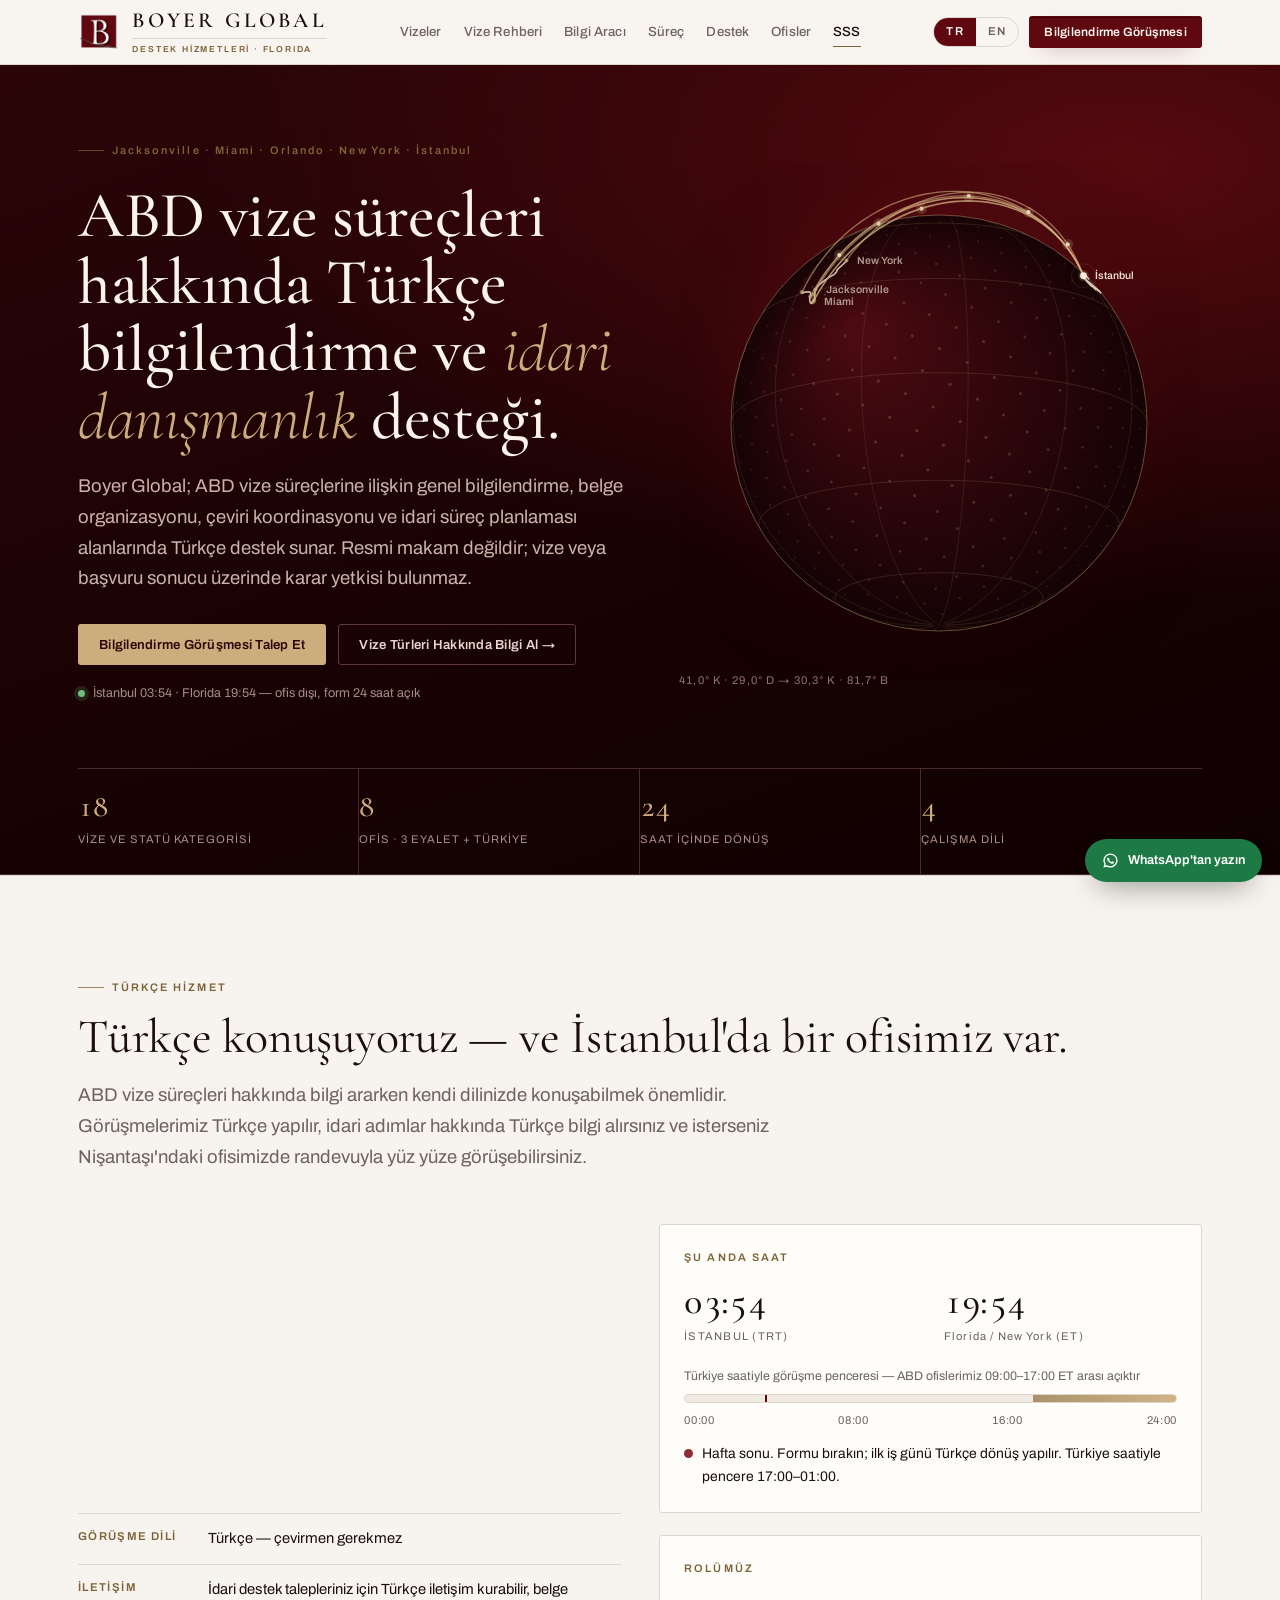
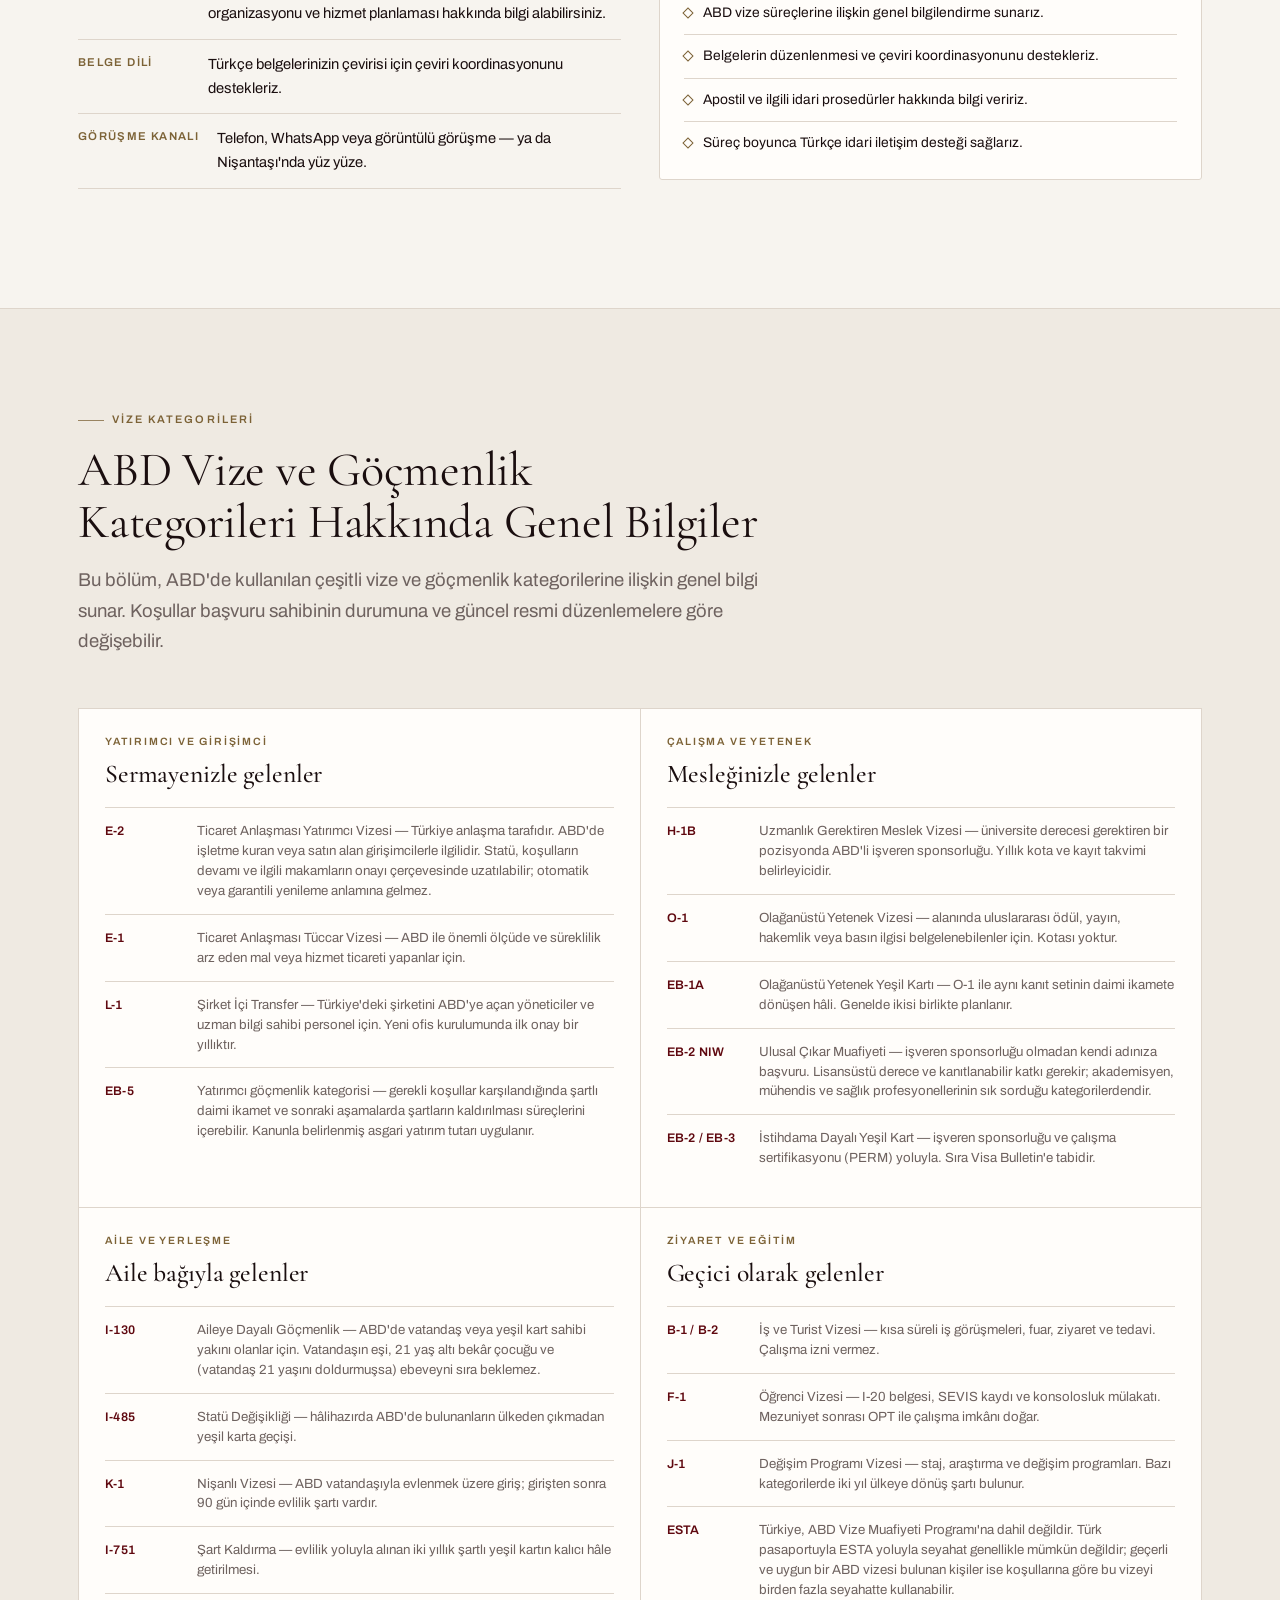
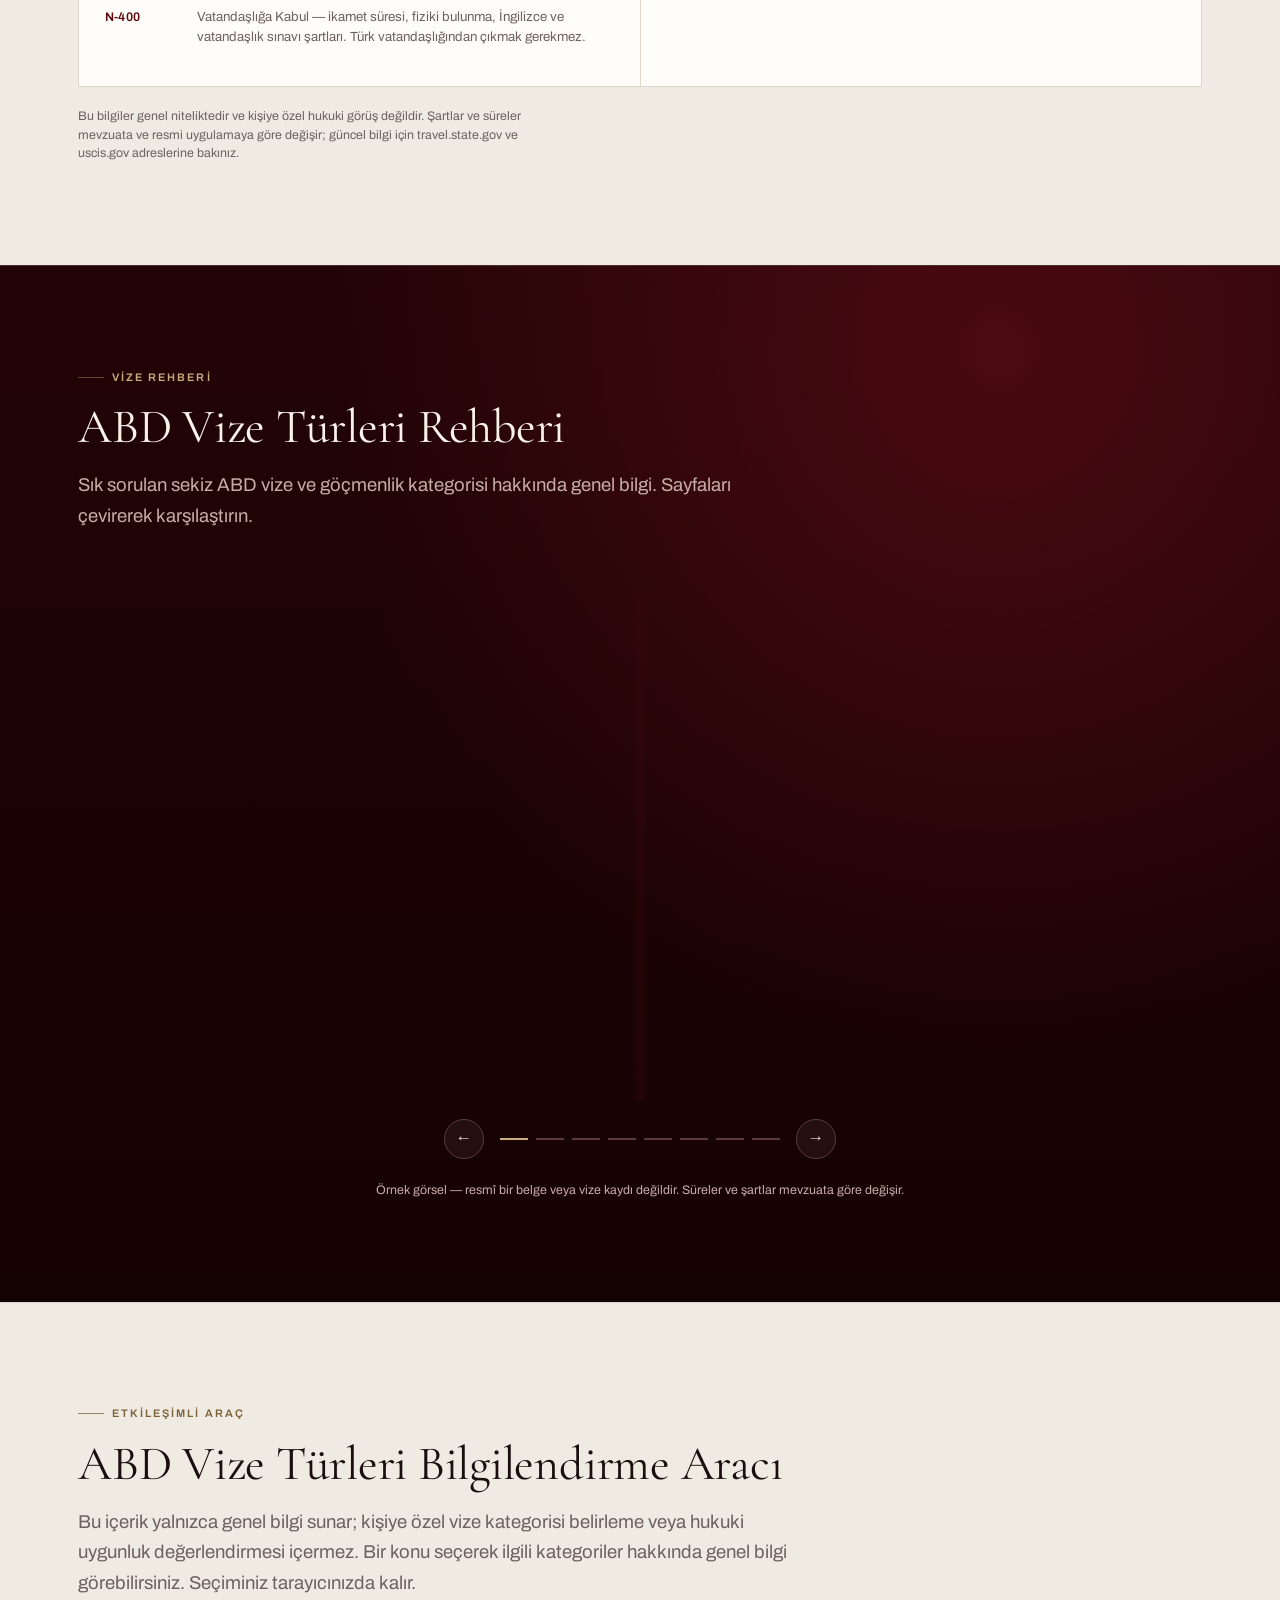
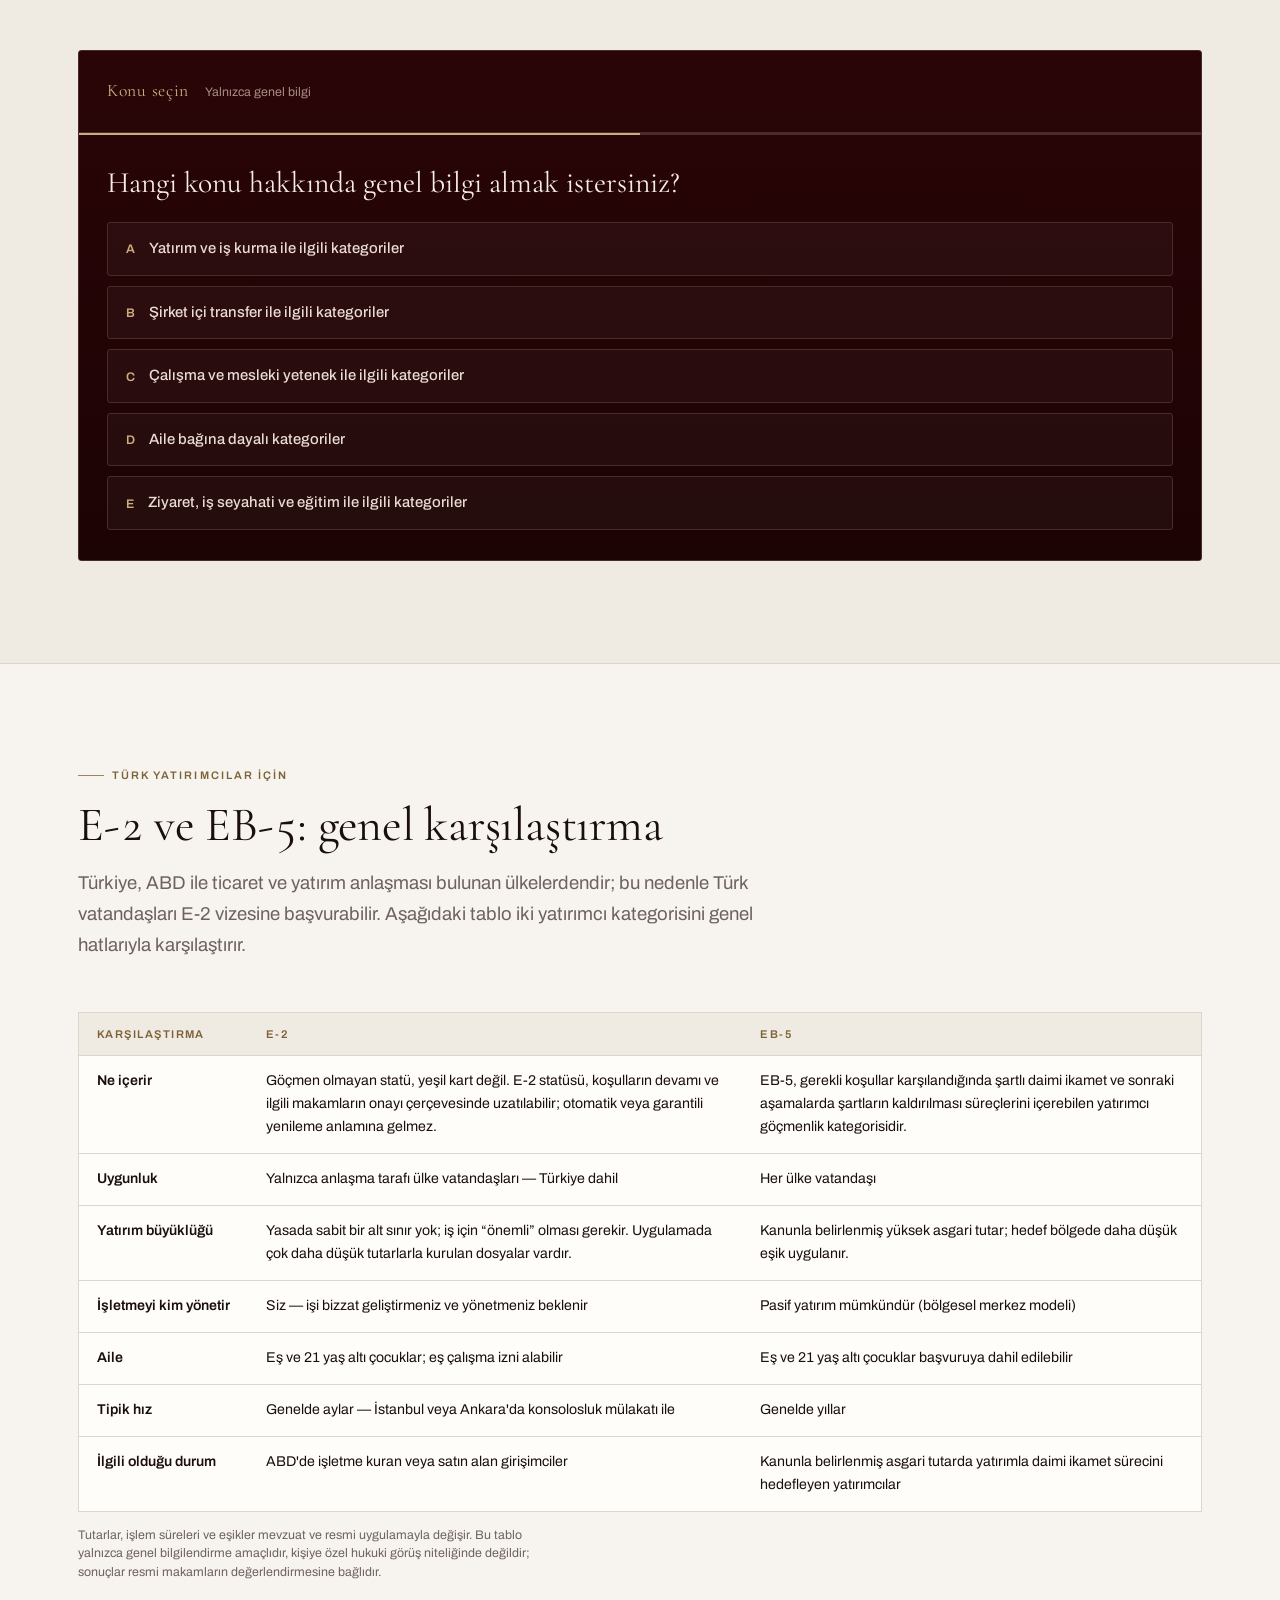
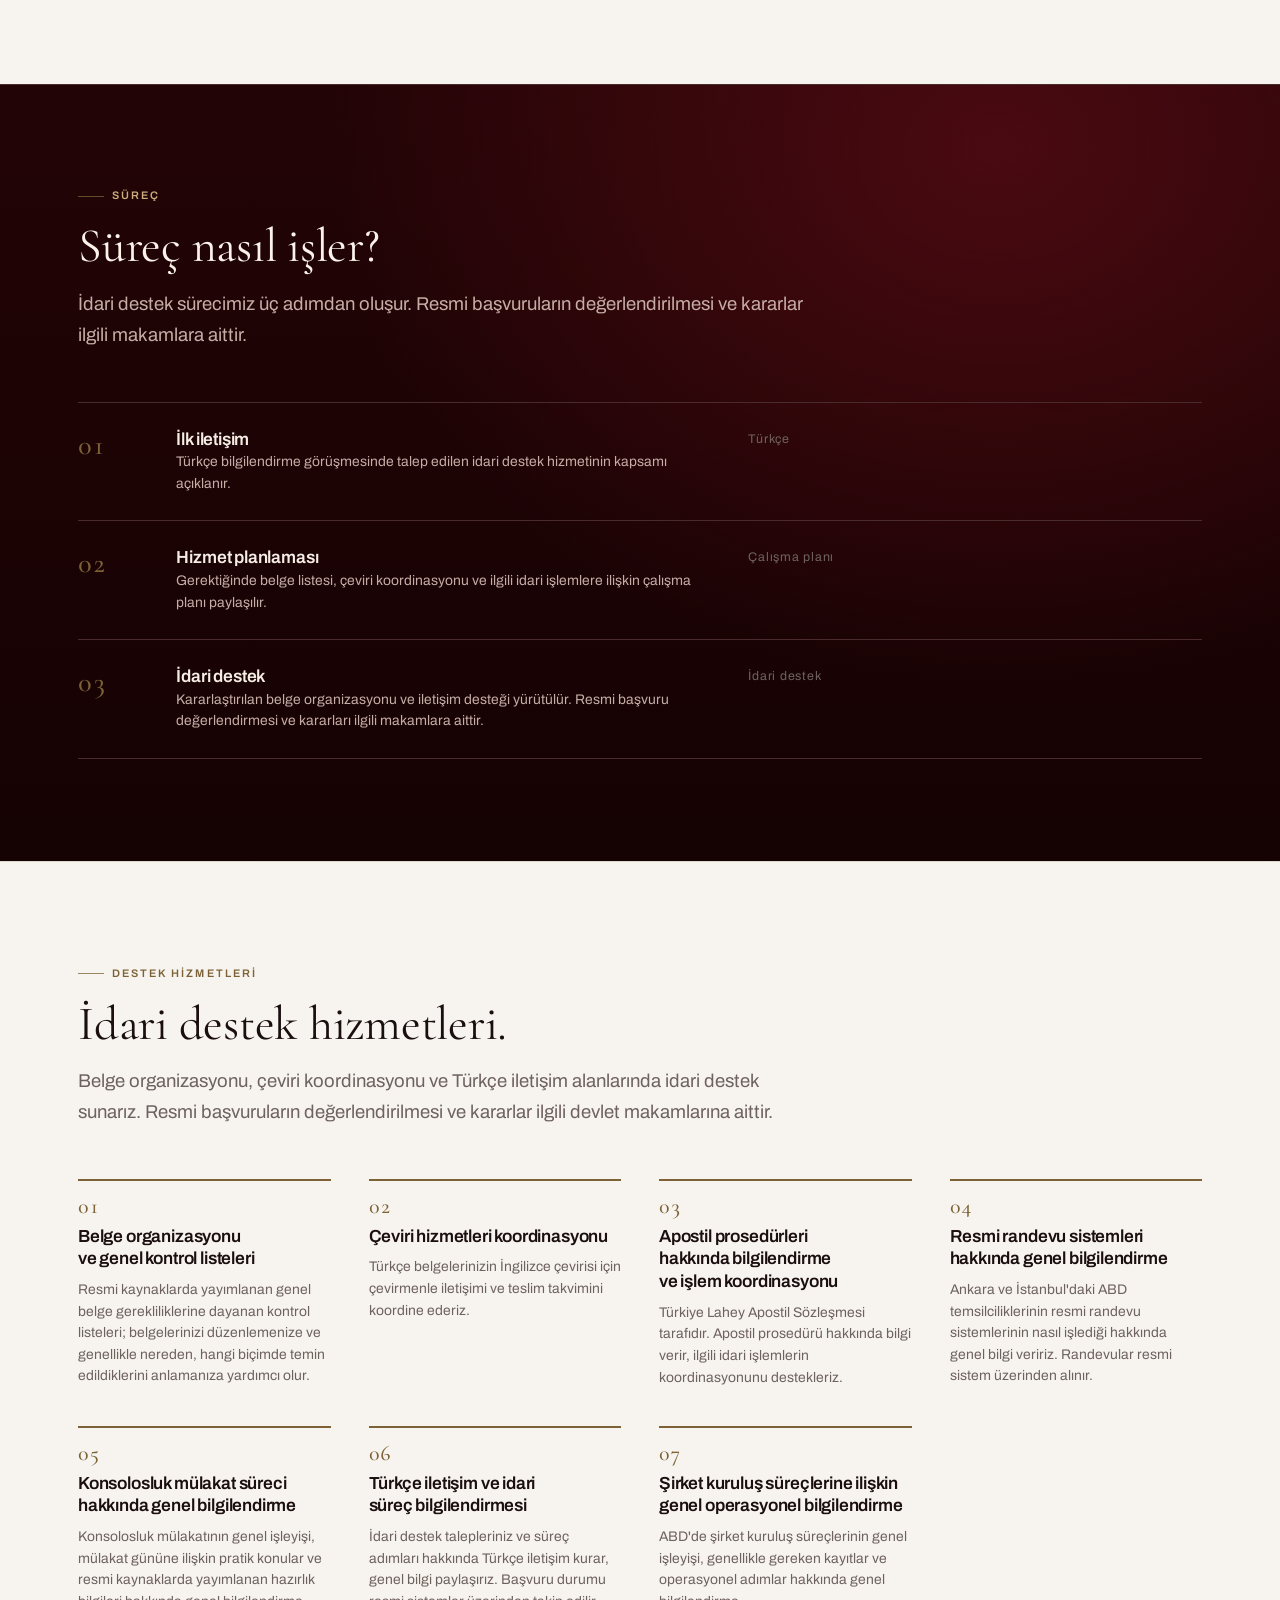
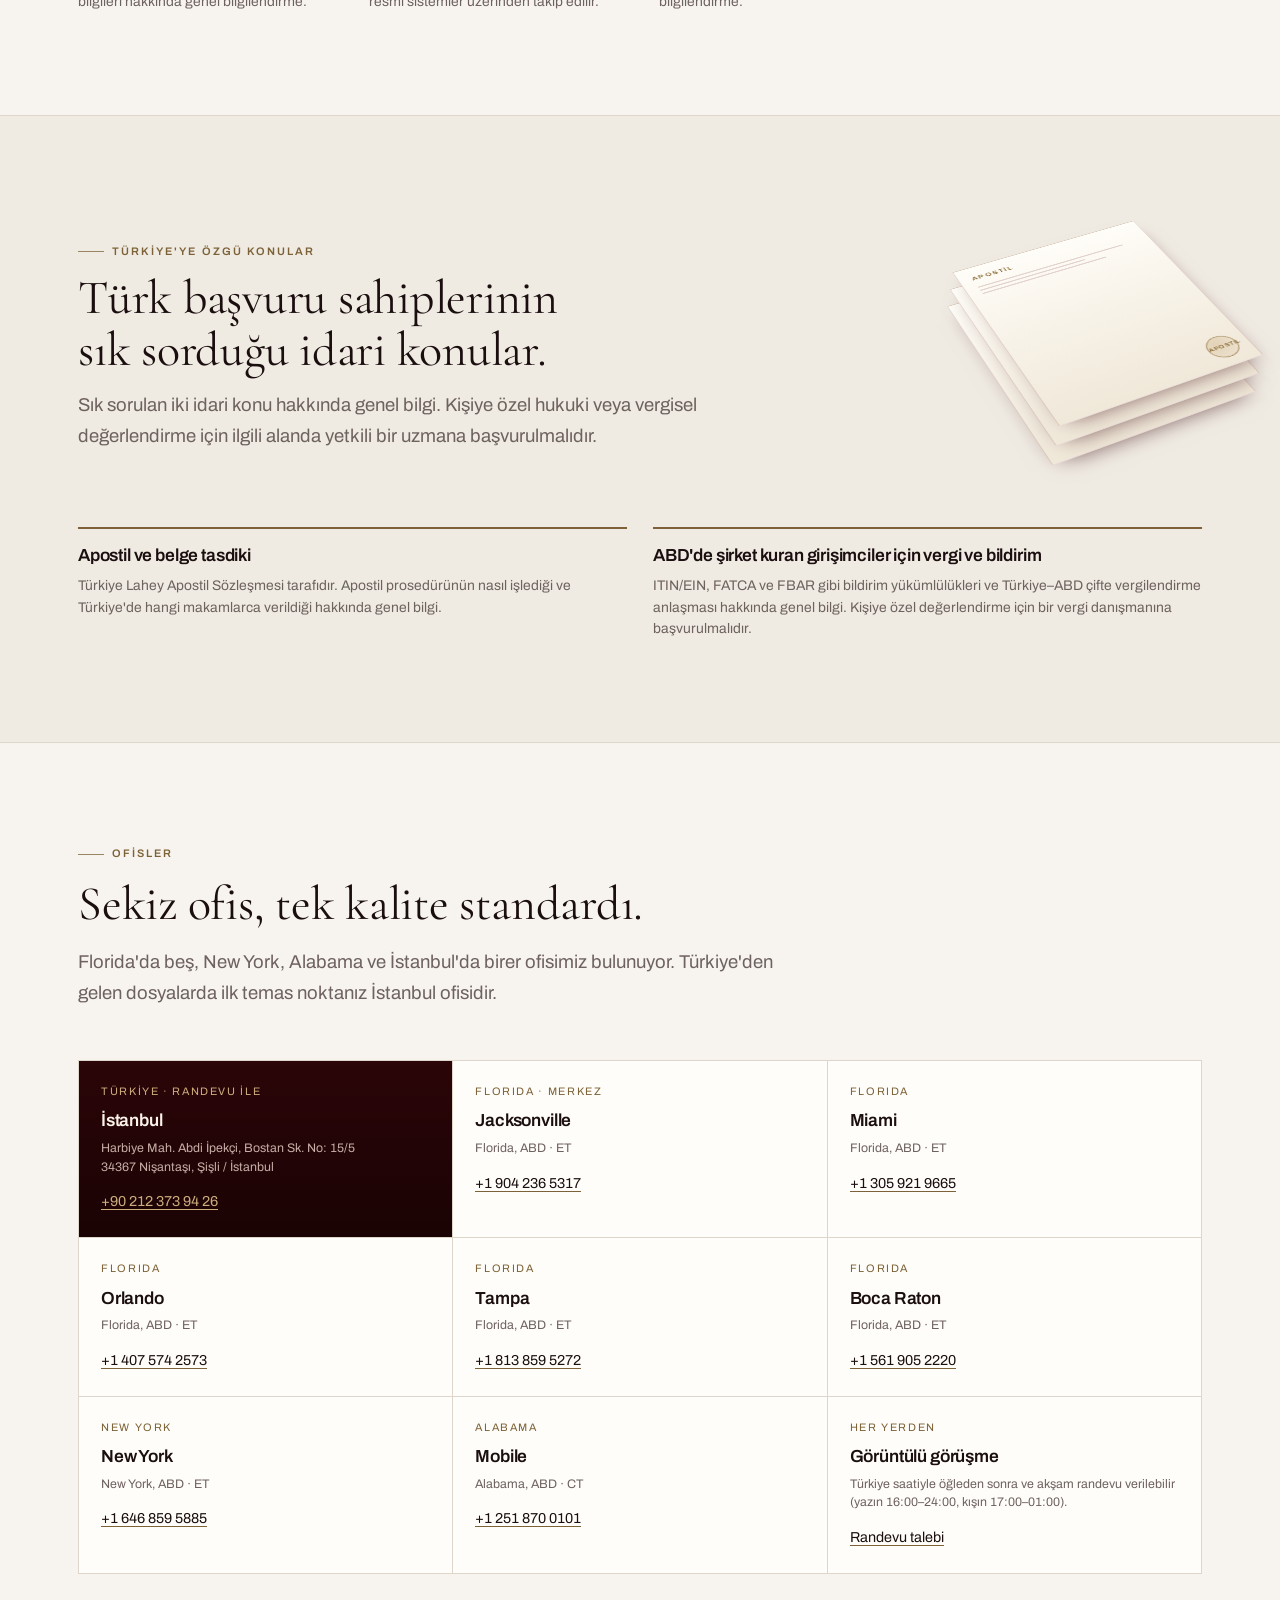
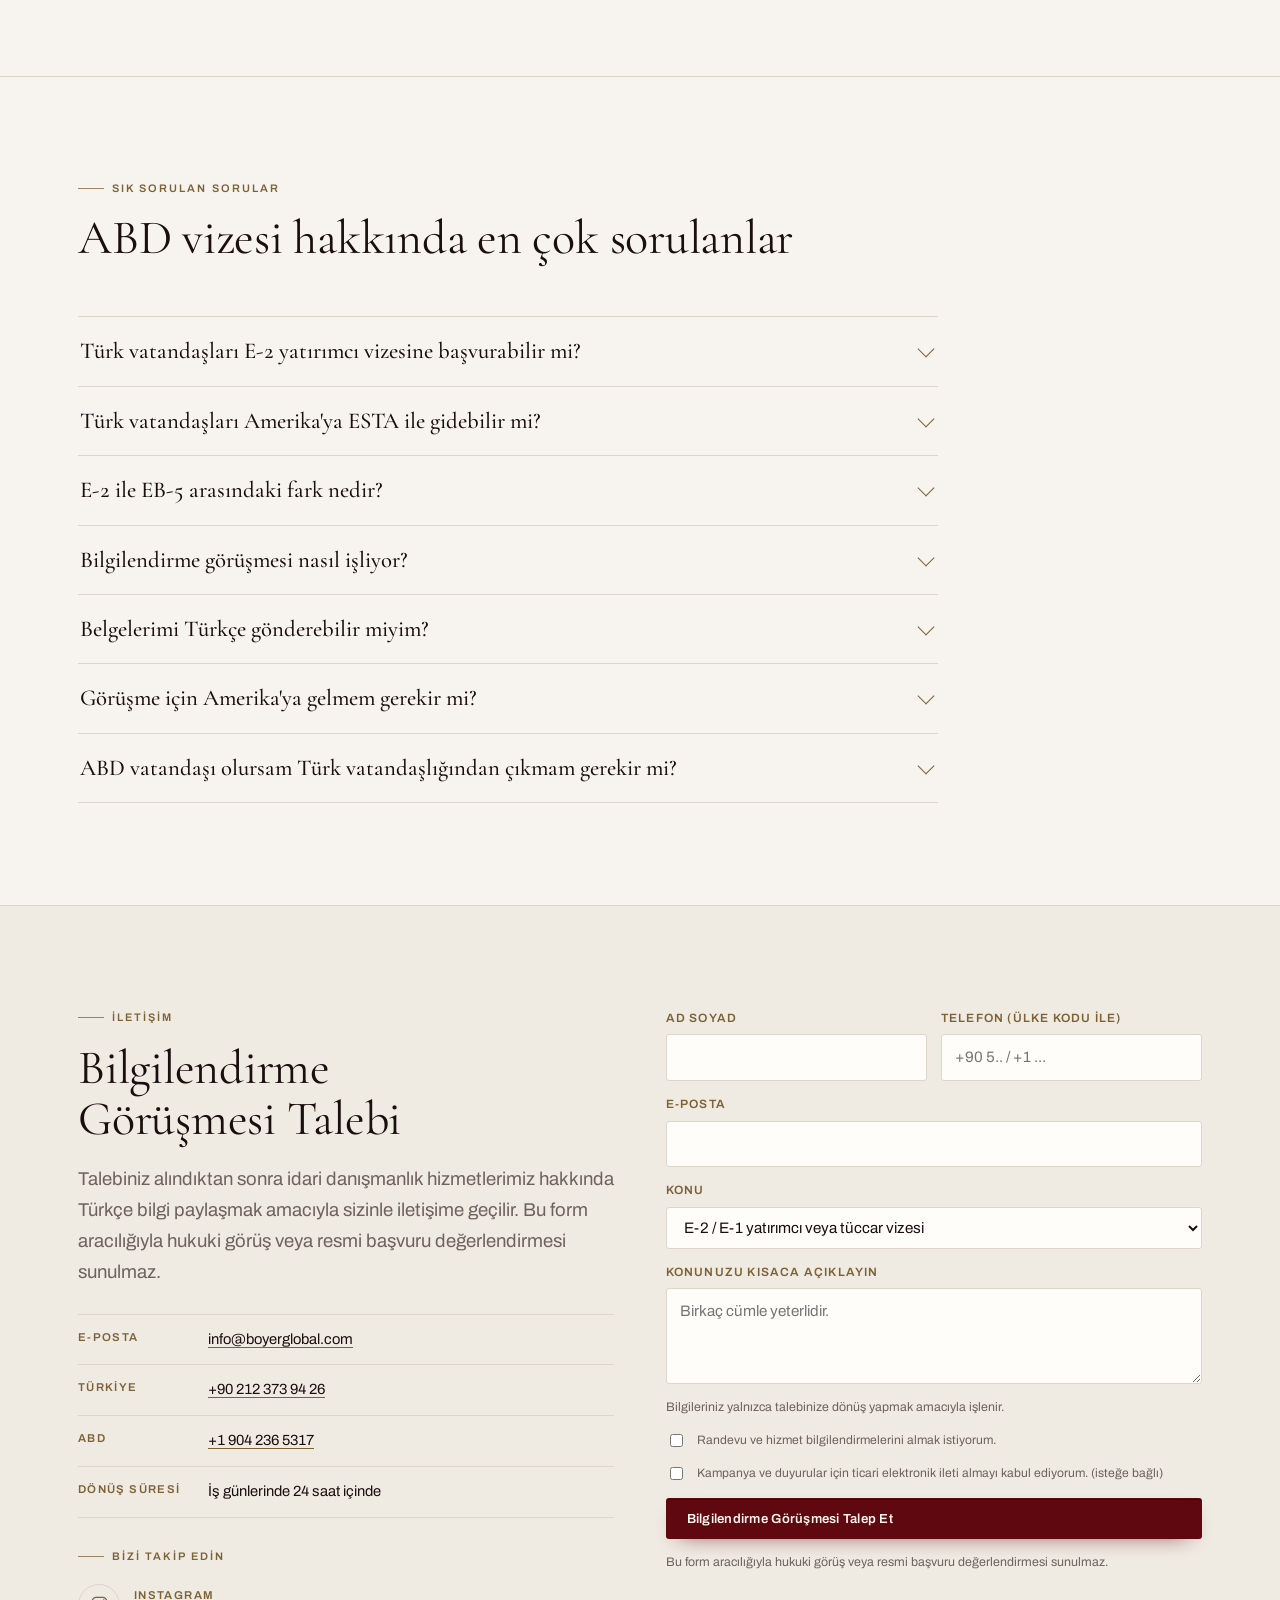
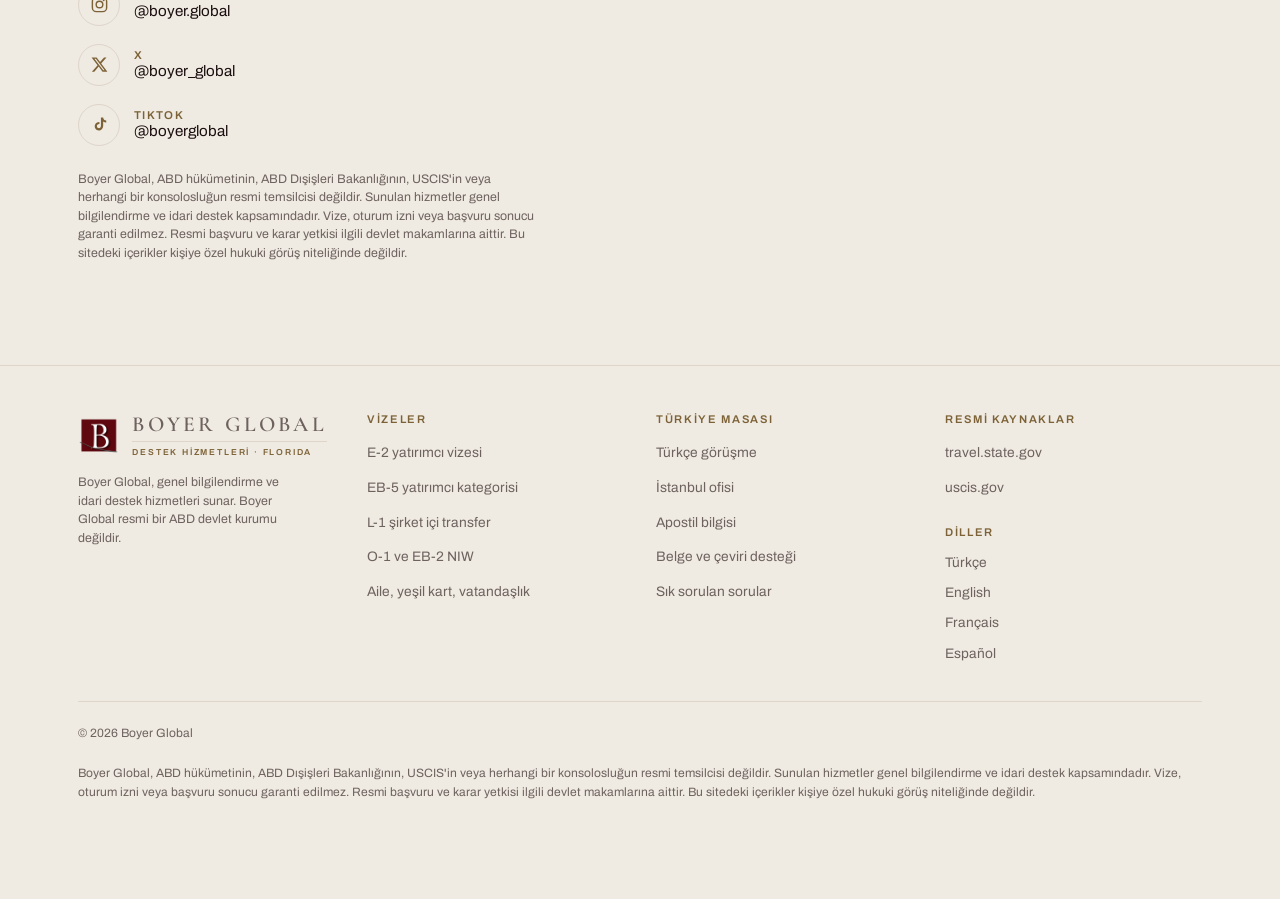
==== commit bd381ad6: "SSS: E-2 yanıtını kısalt" ====
--- a/index.html
+++ b/index.html
@@ -1411,7 +1411,7 @@
     <div class="faq rv pending">
       <details>
         <summary data-en="Can Turkish citizens apply for the E-2 investor visa?">Türk vatandaşları E-2 yatırımcı vizesine başvurabilir mi?</summary>
-        <p class="faq-a" data-en="Yes. Turkey is a treaty country for trade and investment with the United States, so Turkish citizens can apply for the E-2 visa. There is no fixed statutory minimum: the investment must be “substantial” for the business, and you are expected to develop and direct it yourself. The outcome of an application rests with the authorities.">Evet. Türkiye, ABD ile ticaret ve yatırım anlaşması bulunan ülkelerdendir; bu nedenle Türk vatandaşları E-2 vizesine başvurabilir. Yasada sabit bir asgari yatırım tutarı yoktur: yatırımın iş için “önemli” olması ve işi bizzat geliştirip yönetmeniz beklenir. Başvurunun sonucu ilgili makamların değerlendirmesine bağlıdır.</p>
+        <p class="faq-a" data-en="Yes. Turkey is a treaty country for trade and investment with the United States, so Turkish citizens can apply for the E-2 visa.">Evet. Türkiye, ABD ile ticaret ve yatırım anlaşması bulunan ülkelerdendir; bu nedenle Türk vatandaşları E-2 vizesine başvurabilir.</p>
       </details>
       <details>
         <summary data-en="Can Turkish citizens travel to the US on ESTA?">Türk vatandaşları Amerika'ya ESTA ile gidebilir mi?</summary>
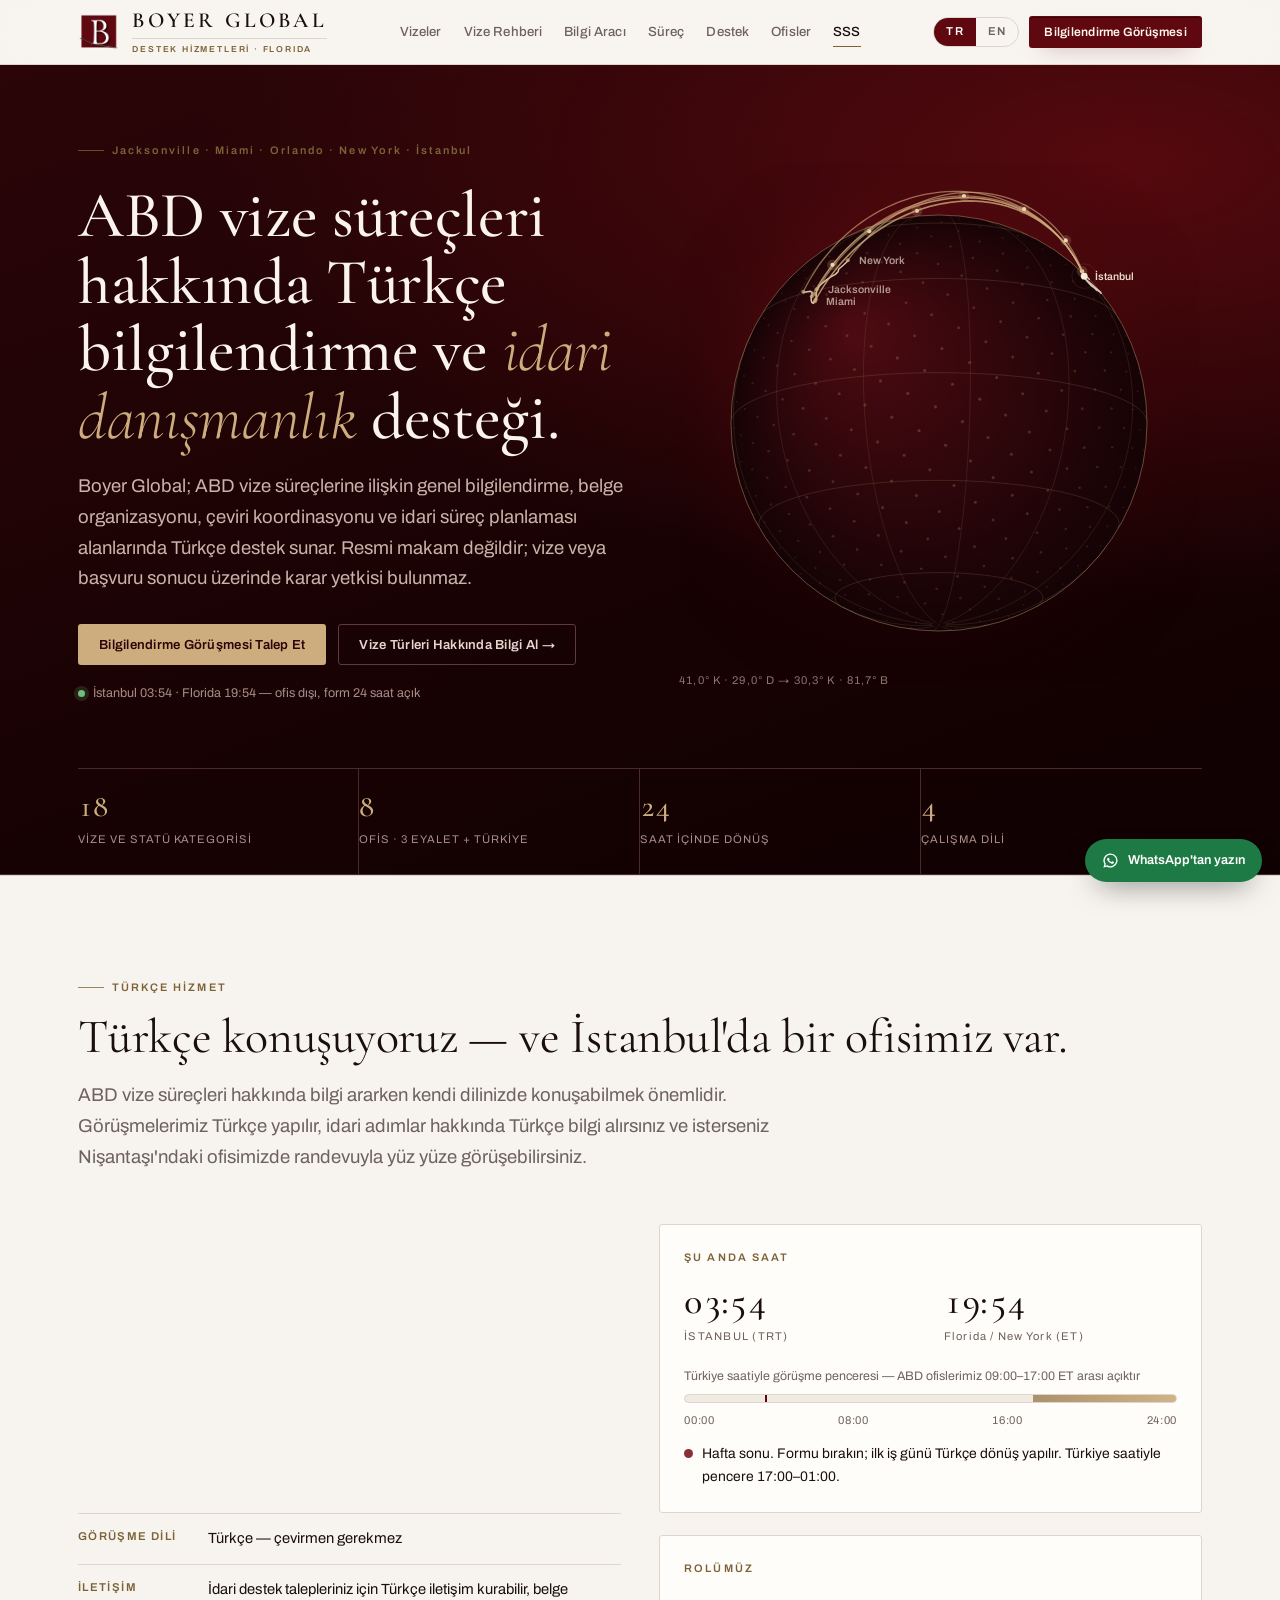
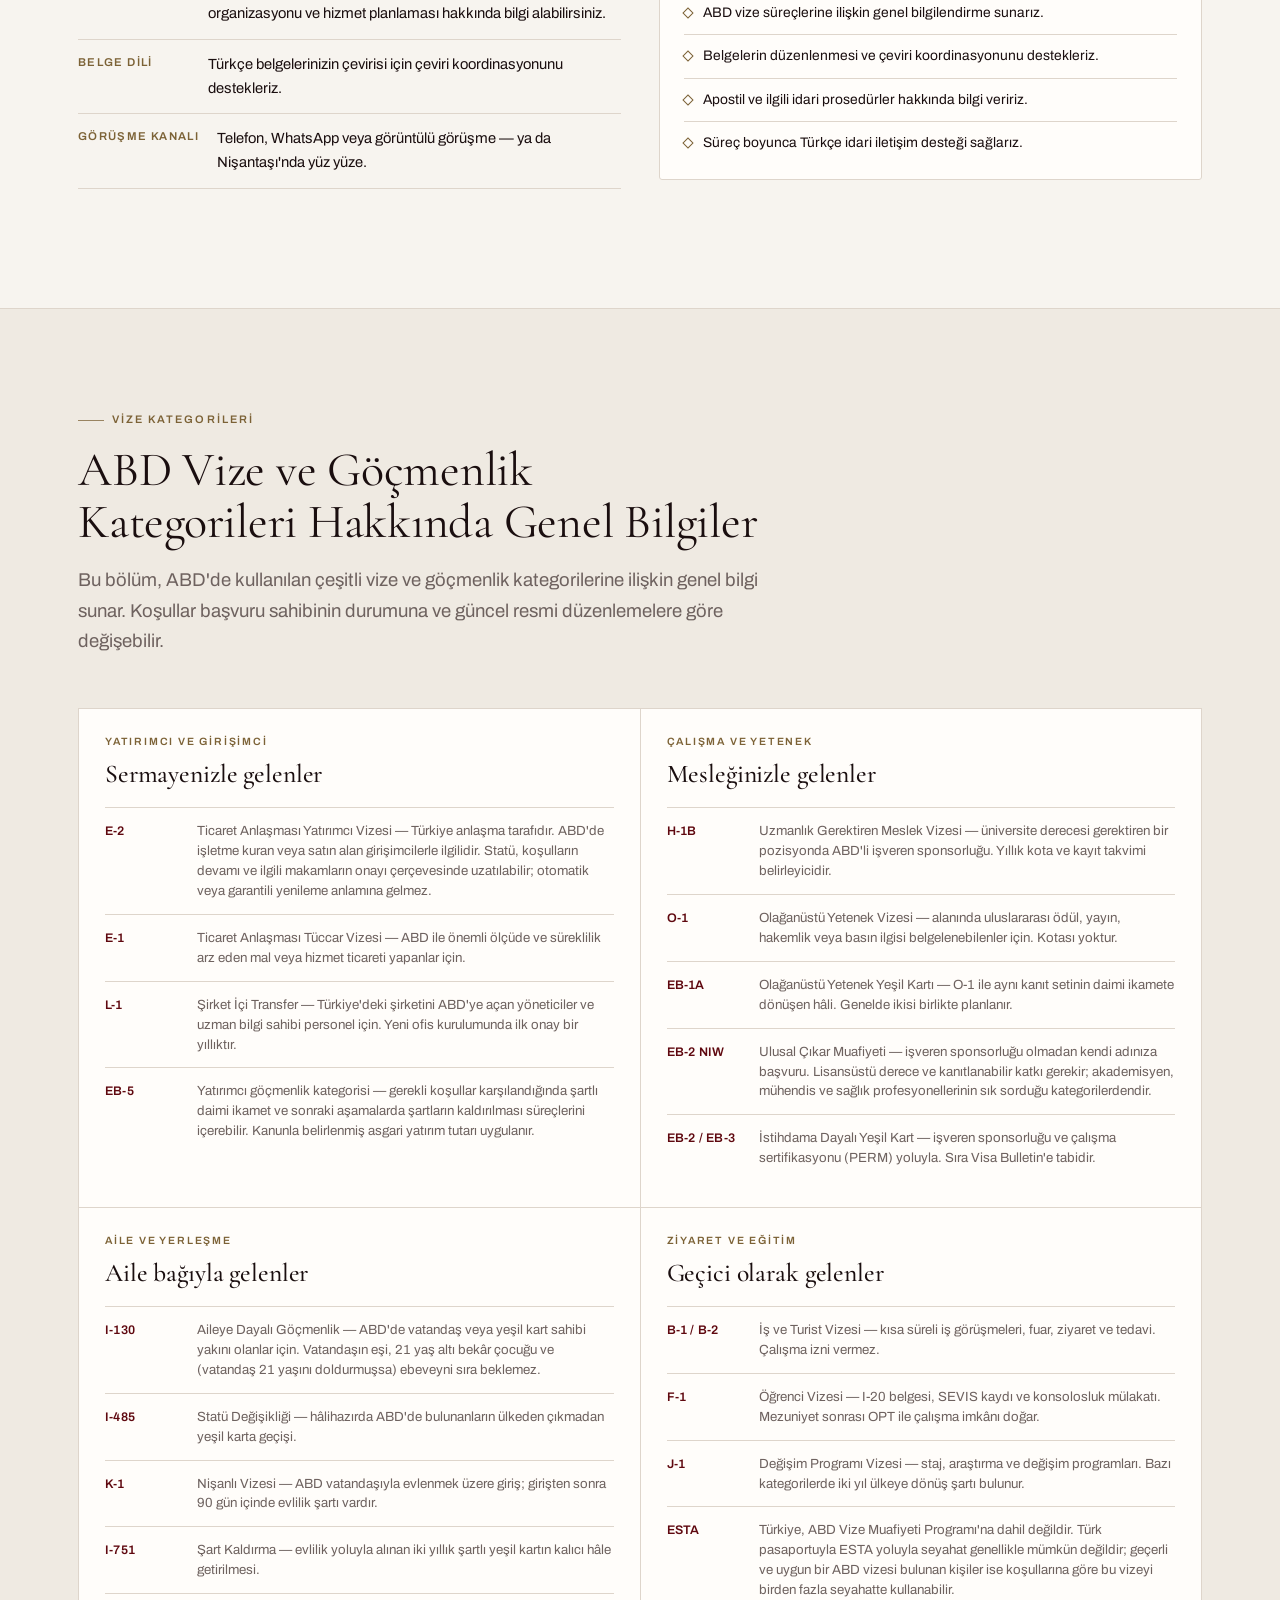
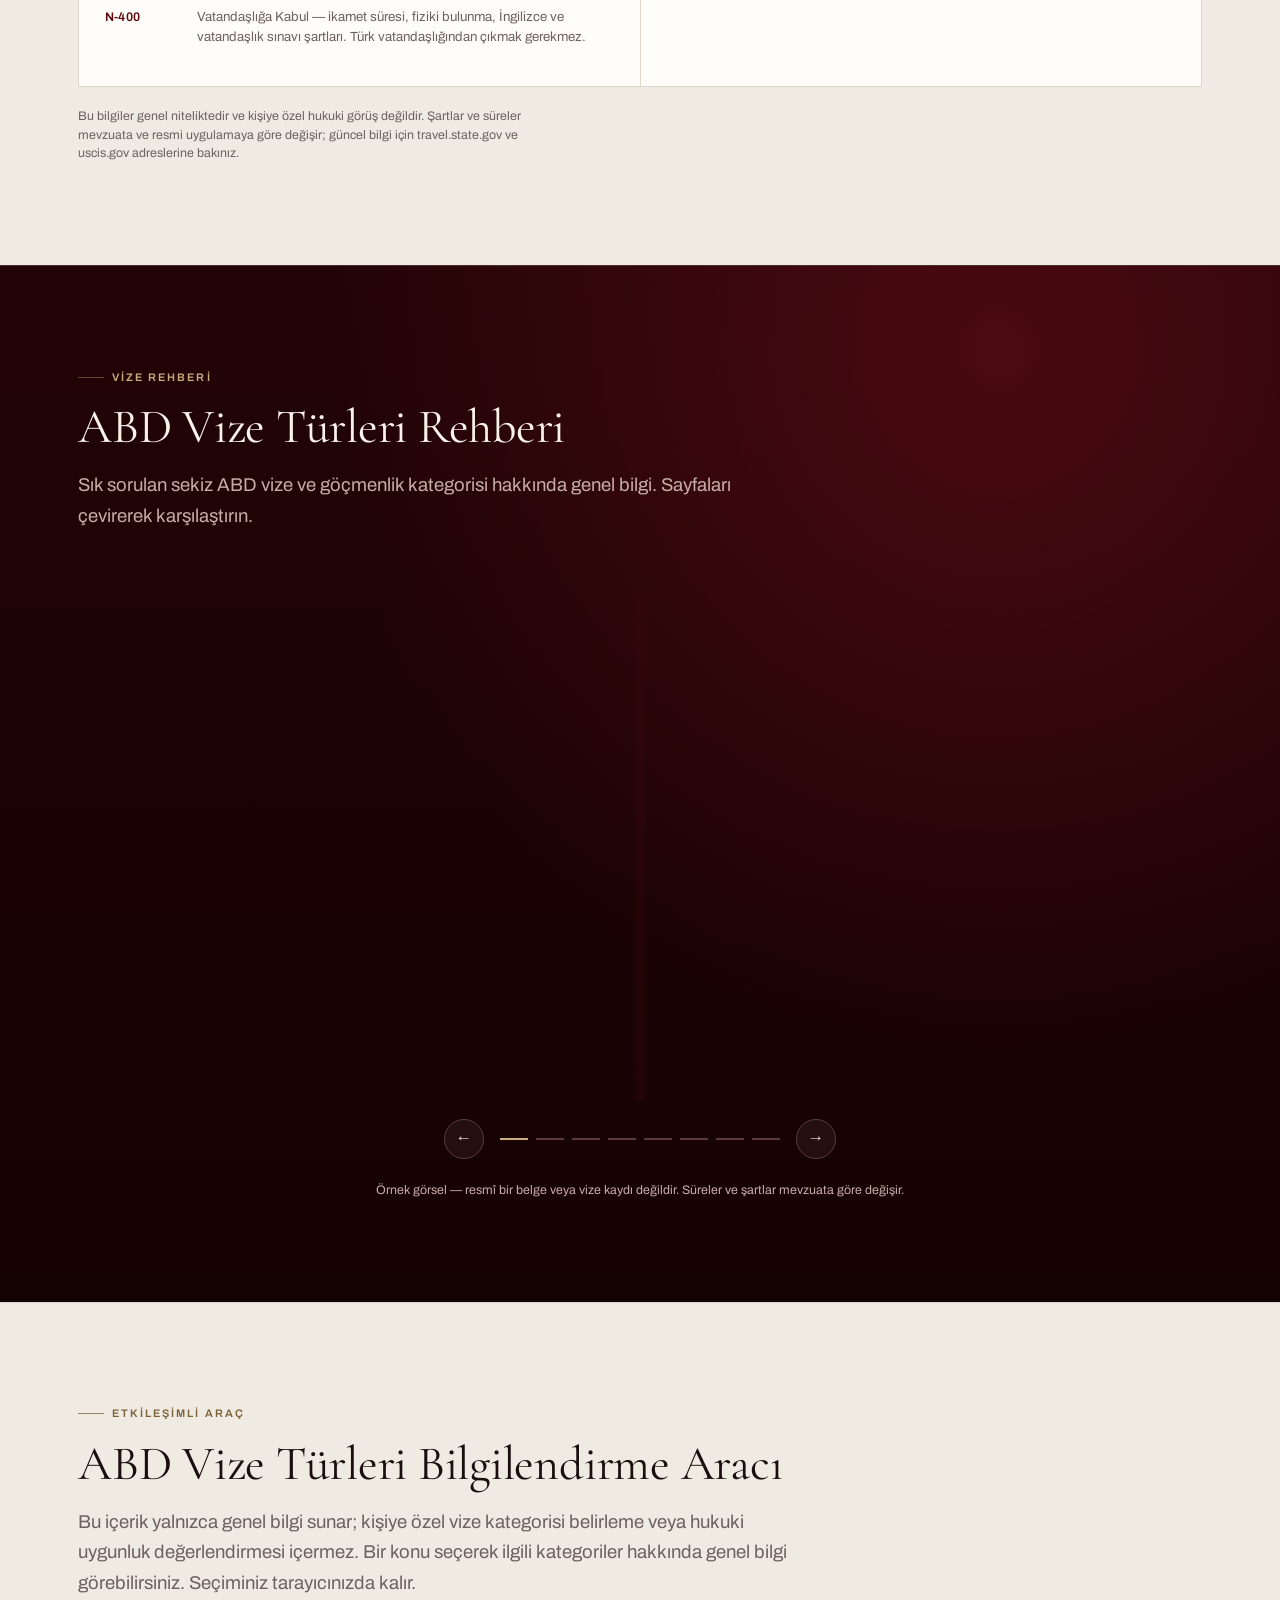
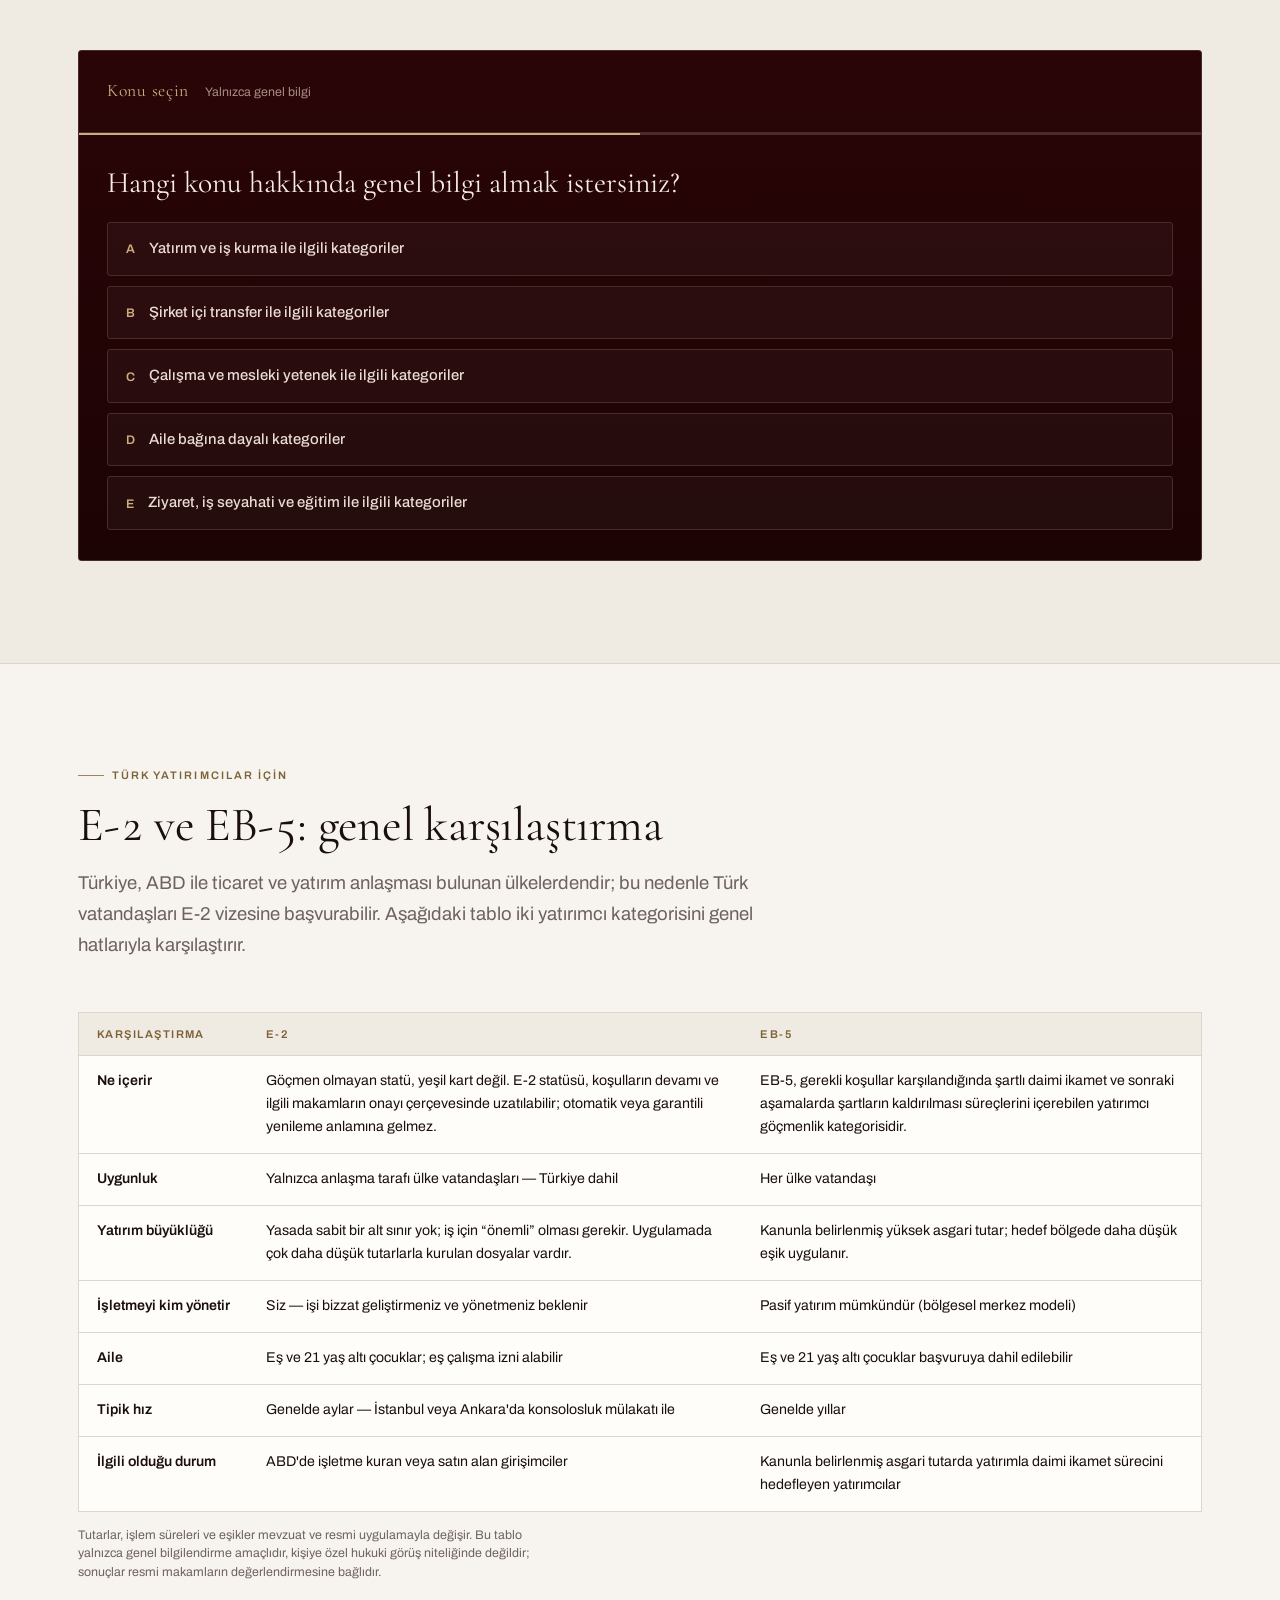
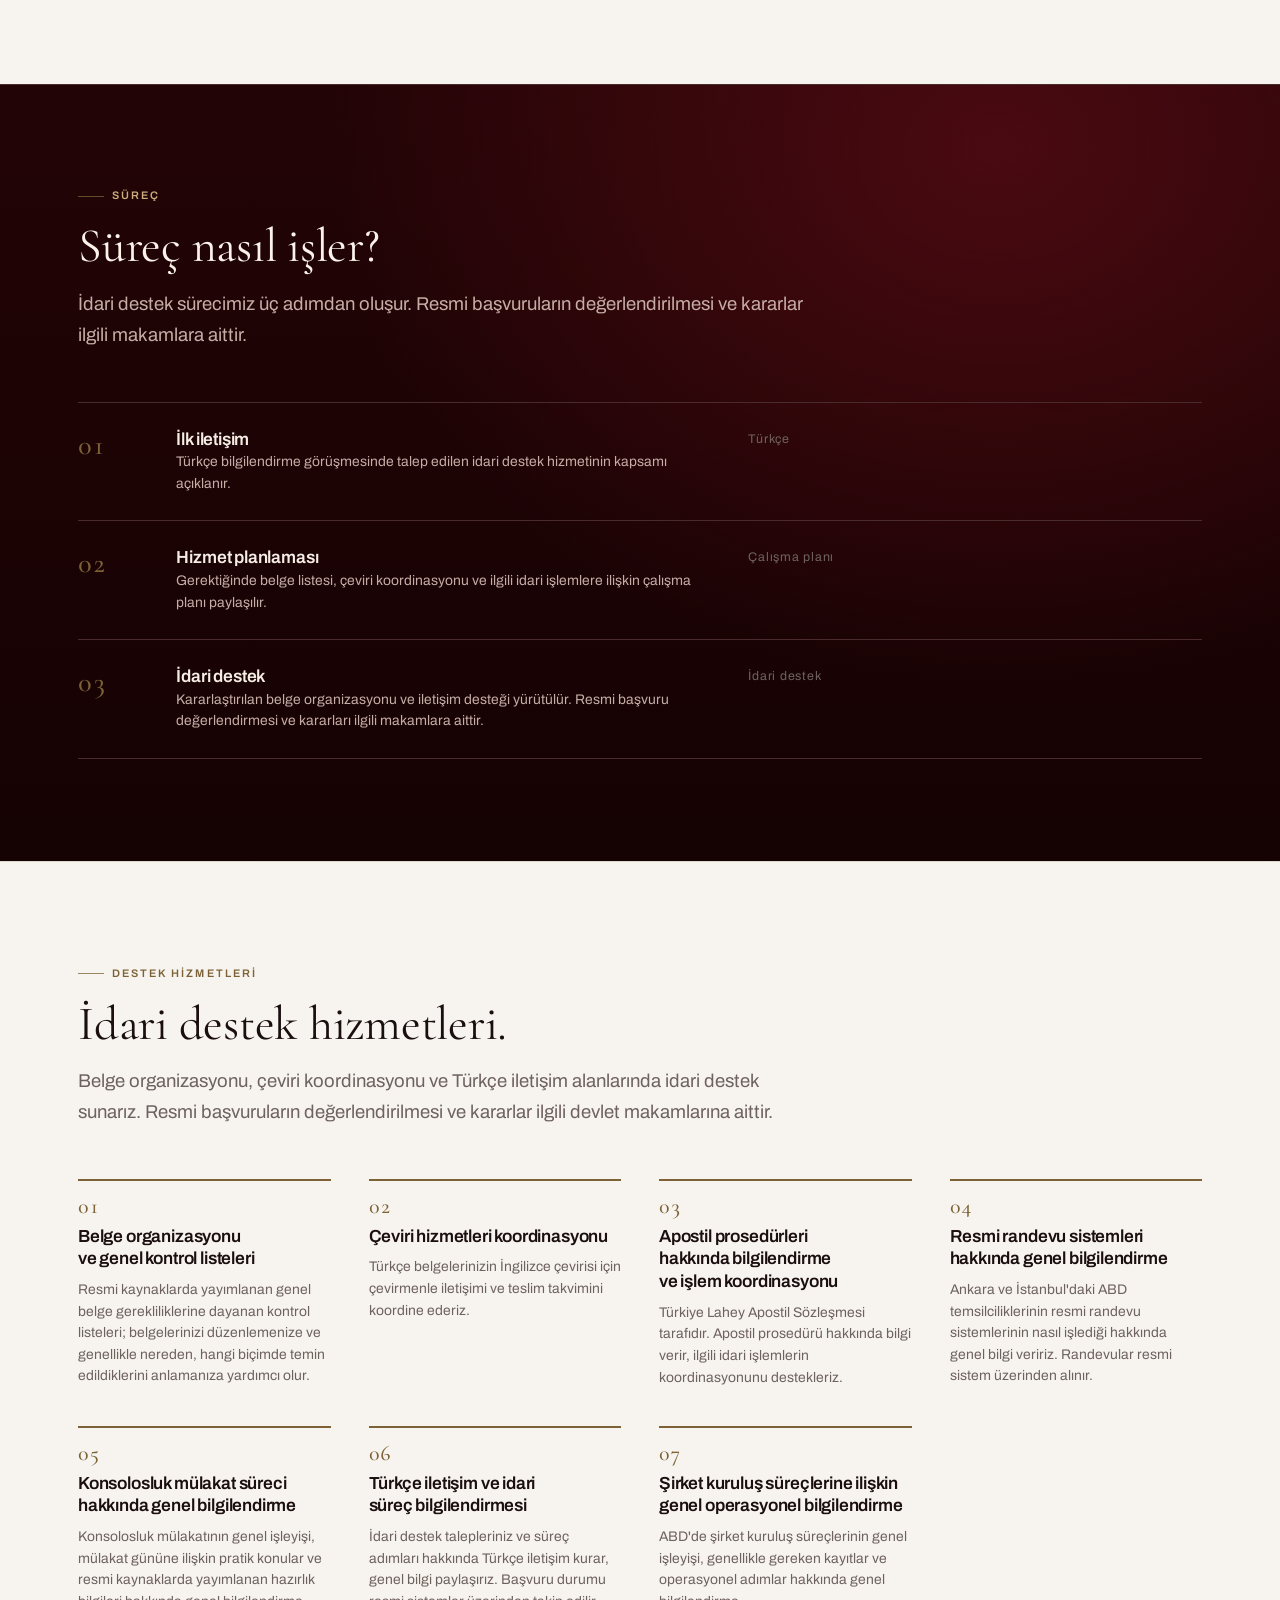
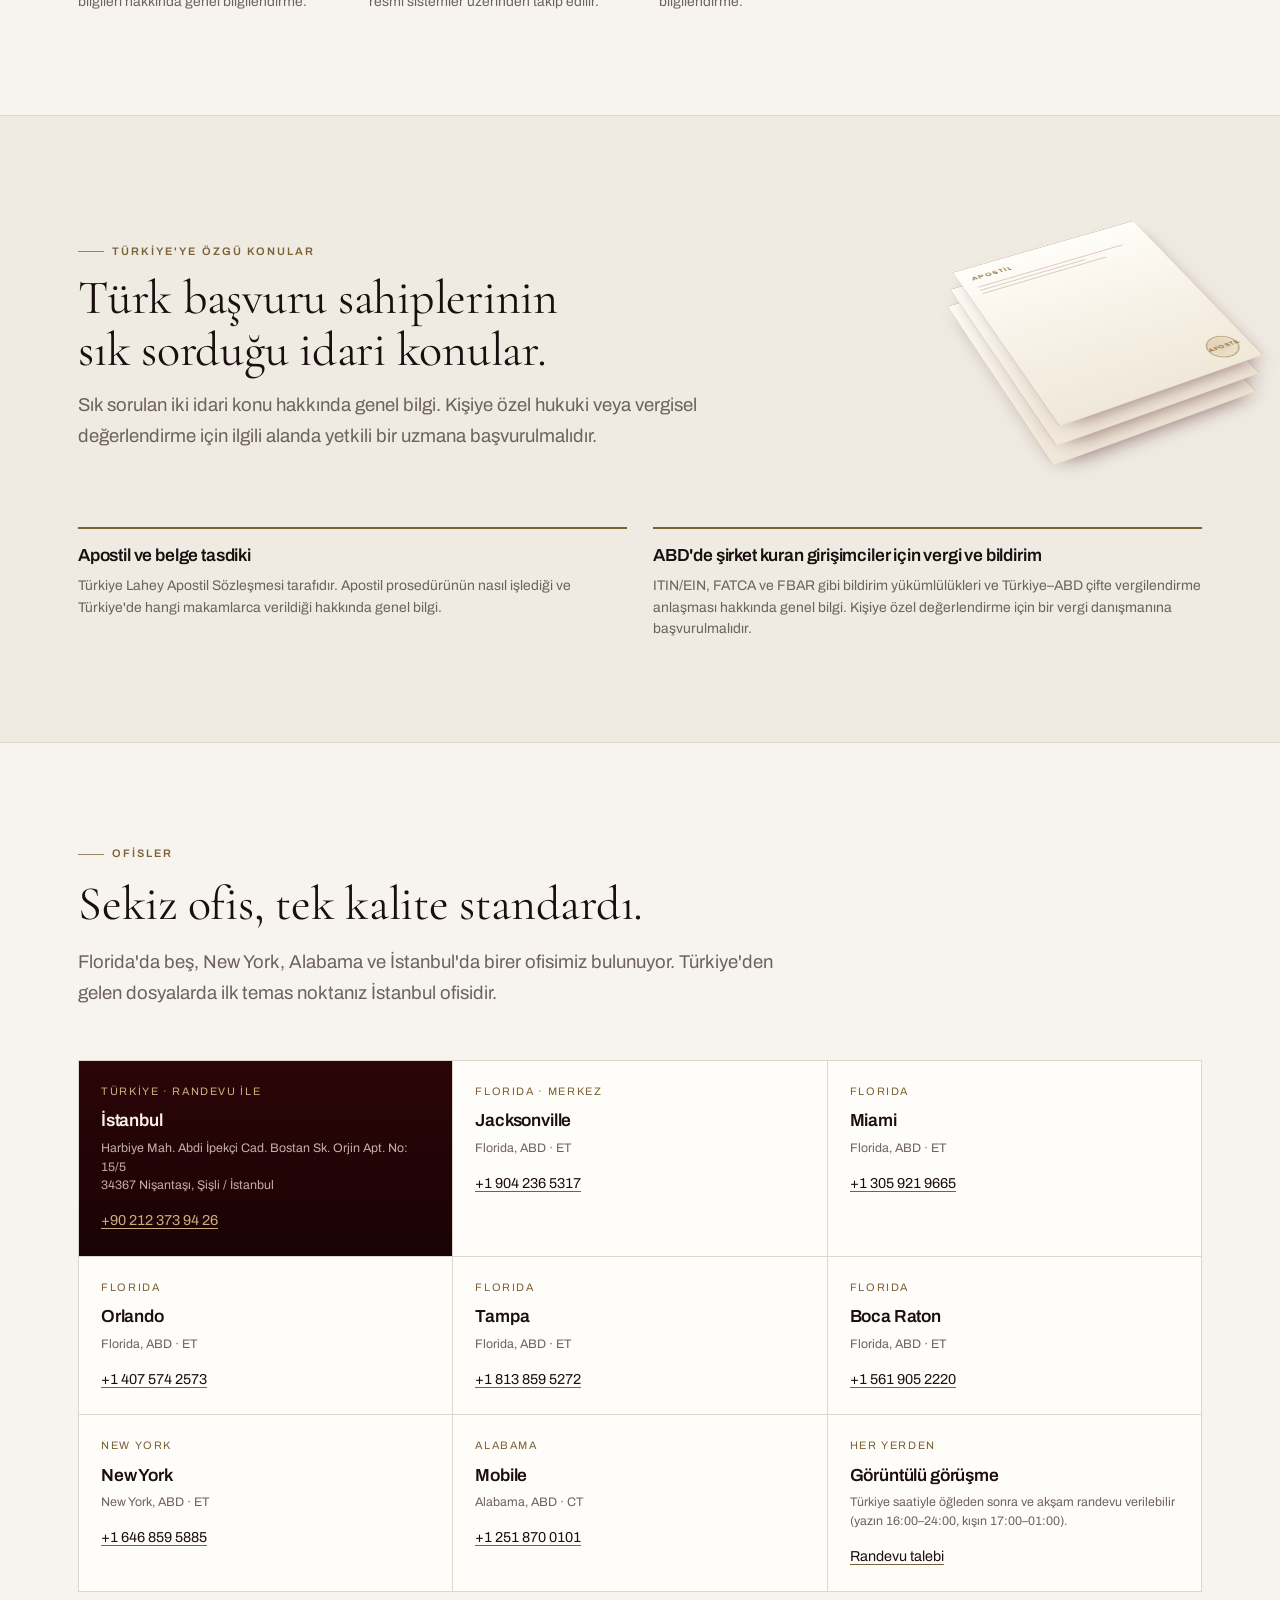
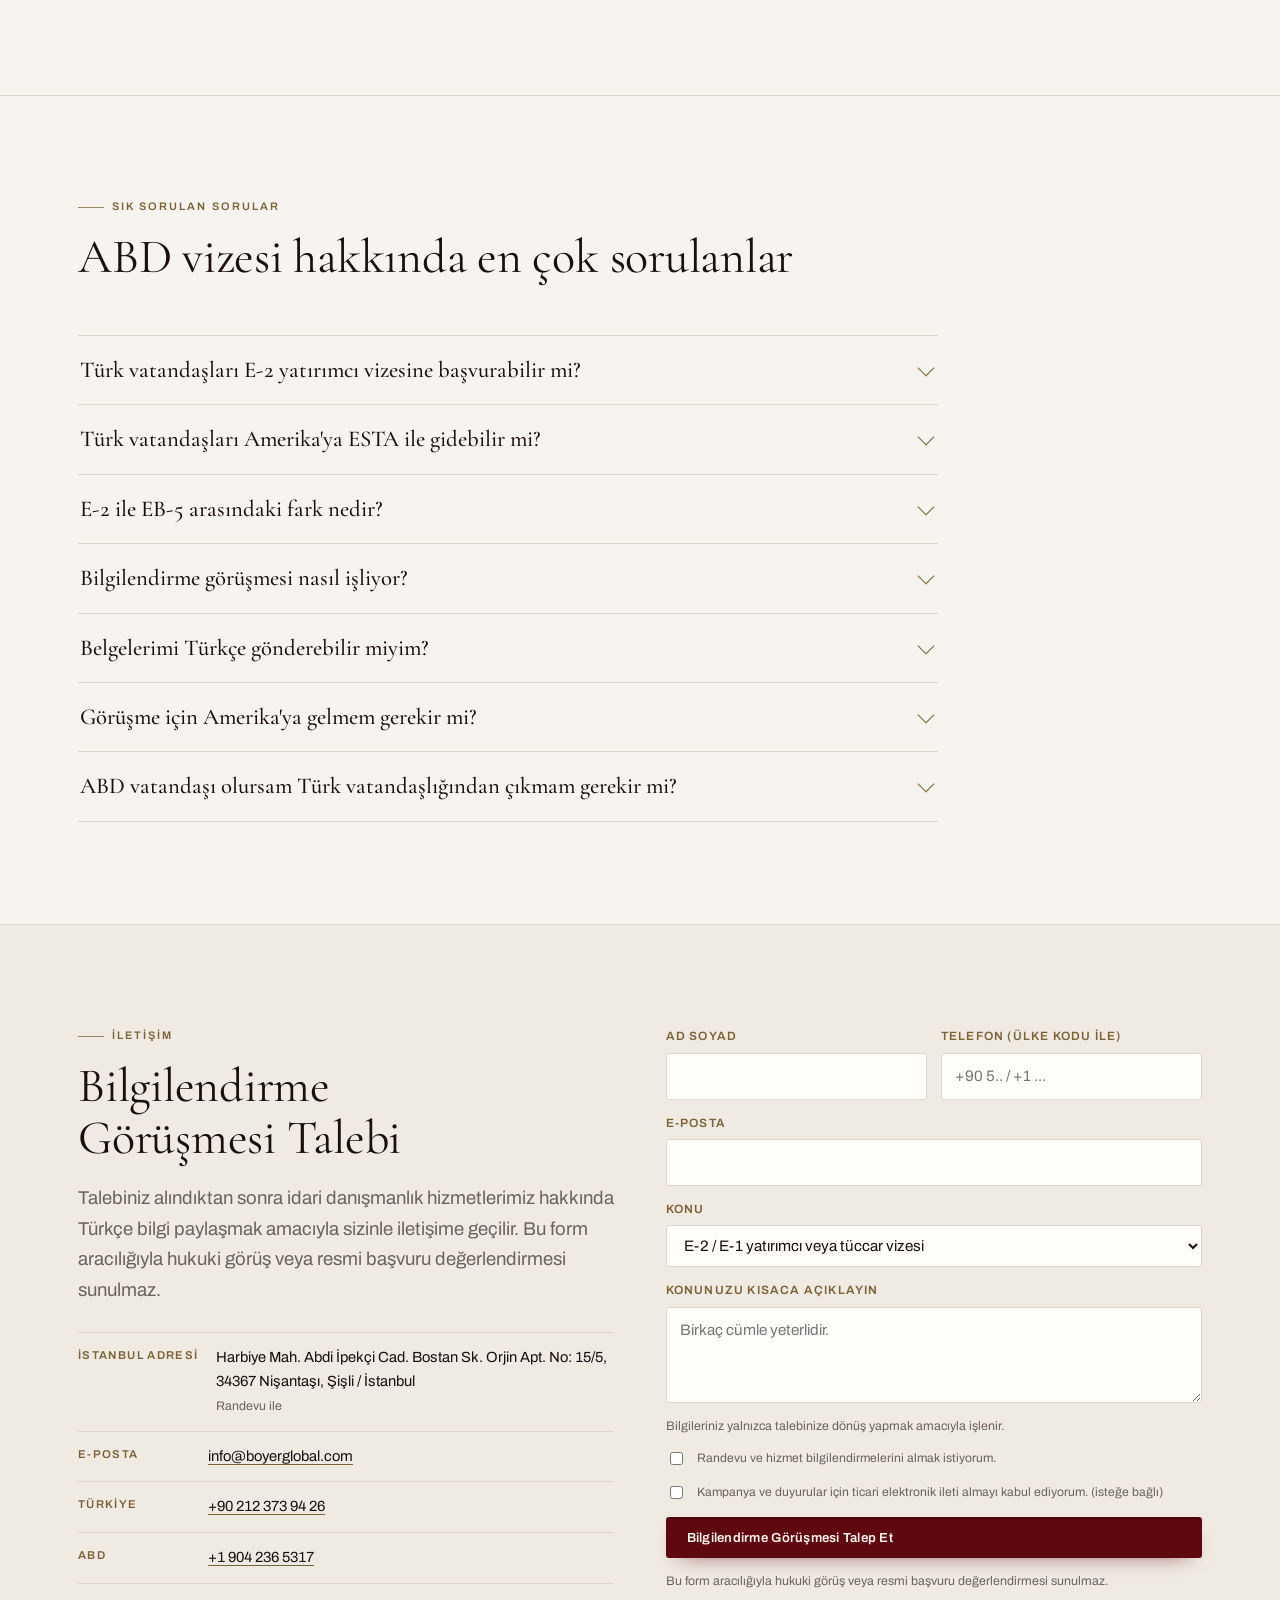
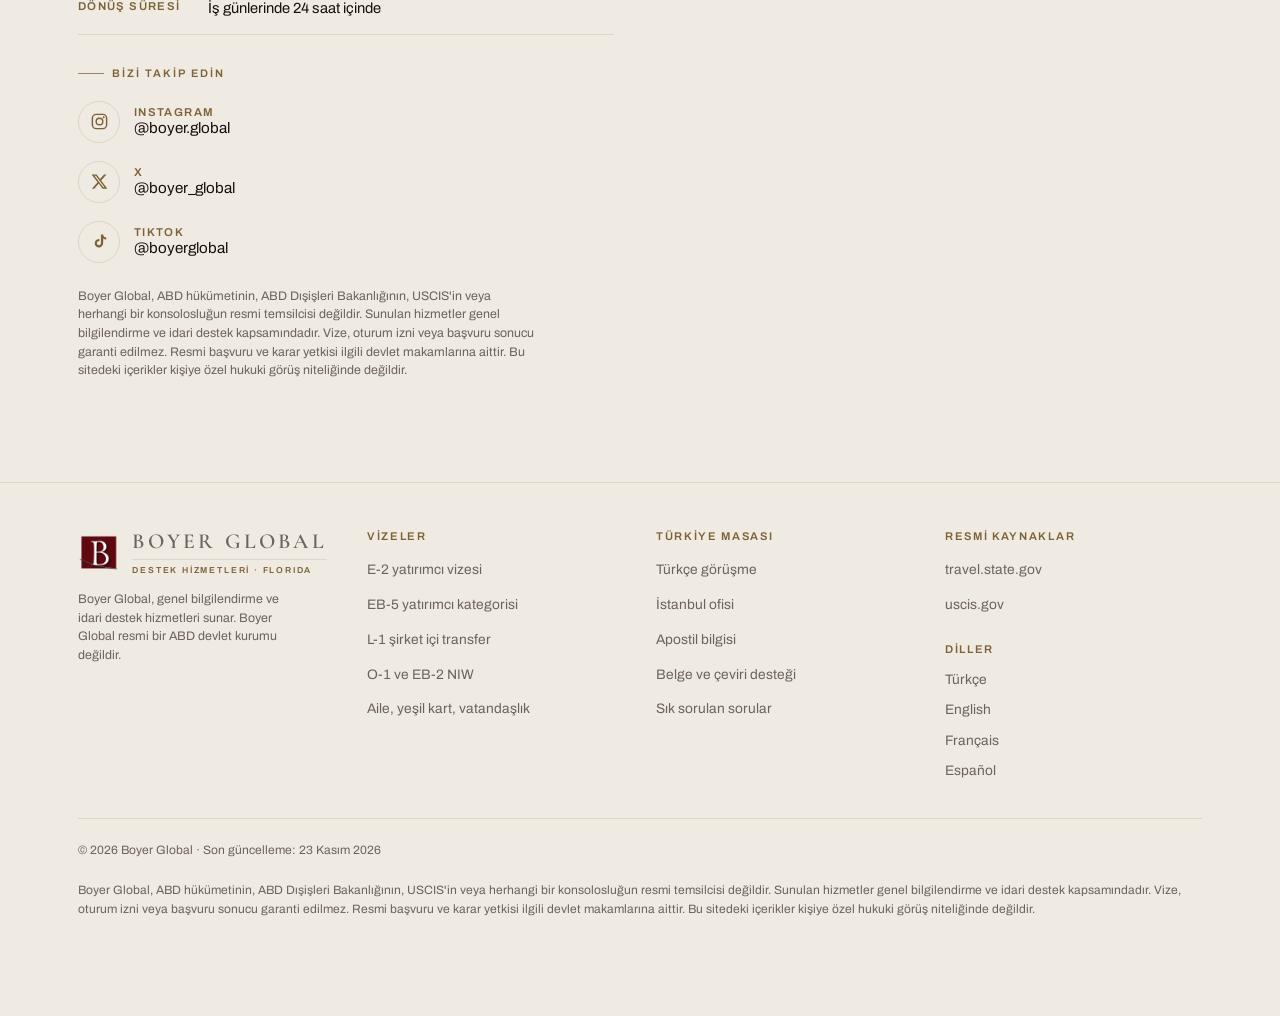
==== commit 7e9c10cd: "Yapay zekâ aramaları için yapısal veri, llms.txt ve adres tutarlılığı" ====
--- a/index.html
+++ b/index.html
@@ -835,7 +835,7 @@
 <!-- =====================================================================
      YAPISAL VERİ (schema.org) — Google'ın firmayı, avukatı ve ofisleri
      tanıması için. Telefon/adres değişirse burayı da güncelleyin.
-     (SSS için FAQPage verisi js/main.js tarafından sayfadaki sorulardan üretilir.)
+     (SSS için FAQPage verisi bu bloğun sonundadır; SSS metni değişirse burayı da güncelleyin.)
      ===================================================================== -->
 <script type="application/ld+json">
 {
@@ -847,7 +847,9 @@
       "url": "https://boyerglobal.com/",
       "name": "Boyer Global",
       "inLanguage": "tr-TR",
-      "publisher": { "@id": "https://boyerglobal.com/#org" }
+      "publisher": {
+        "@id": "https://boyerglobal.com/#org"
+      }
     },
     {
       "@type": "WebPage",
@@ -856,39 +858,220 @@
       "name": "ABD Vize Süreçleri Hakkında Bilgilendirme | Boyer Global",
       "description": "Boyer Global ile ABD vize süreçlerine ilişkin genel bilgiler, belge organizasyonu, çeviri koordinasyonu ve Türkçe idari destek hizmetlerini inceleyin.",
       "inLanguage": "tr-TR",
-      "isPartOf": { "@id": "https://boyerglobal.com/#website" },
-      "about": { "@id": "https://boyerglobal.com/#org" },
-      "primaryImageOfPage": "https://boyerglobal.com/images/og-image.jpg"
+      "isPartOf": {
+        "@id": "https://boyerglobal.com/#website"
+      },
+      "about": {
+        "@id": "https://boyerglobal.com/#org"
+      },
+      "primaryImageOfPage": "https://boyerglobal.com/images/og-image.jpg",
+      "dateModified": "2026-11-23",
+      "mainEntity": {
+        "@id": "https://boyerglobal.com/#faq"
+      }
     },
     {
       "@type": "ProfessionalService",
       "@id": "https://boyerglobal.com/#org",
       "name": "Boyer Global",
-      "alternateName": "Boyer Global Destek Hizmetleri",
+      "alternateName": [
+        "Boyer Global Destek Hizmetleri",
+        "Boyer Global İstanbul"
+      ],
+      "disambiguatingDescription": "İstanbul Nişantaşı merkezli; ABD vize süreçleri hakkında Türkçe genel bilgilendirme ve idari destek (belge organizasyonu, çeviri koordinasyonu, apostil bilgilendirmesi) sunar. Hukuk bürosu veya resmi makam değildir.",
       "description": "ABD vize süreçlerine ilişkin genel bilgilendirme, belge organizasyonu, çeviri koordinasyonu ve Türkçe idari destek. Resmi bir ABD devlet kurumu değildir.",
       "url": "https://boyerglobal.com/",
       "image": "https://boyerglobal.com/images/og-image.jpg",
       "logo": "https://boyerglobal.com/images/boyer-global-mark.png",
       "email": "info@boyerglobal.com",
-      "sameAs": ["https://instagram.com/boyer.global", "https://x.com/boyer_global", "https://www.tiktok.com/@boyerglobal"],
+      "sameAs": [
+        "https://instagram.com/boyer.global",
+        "https://x.com/boyer_global",
+        "https://www.tiktok.com/@boyerglobal"
+      ],
       "telephone": "+90 212 373 94 26",
       "address": {
         "@type": "PostalAddress",
-        "streetAddress": "Harbiye Mah. Abdi İpekçi, Bostan Sk. No: 15/5",
+        "streetAddress": "Harbiye Mah. Abdi İpekçi Cad. Bostan Sk. Orjin Apt. No: 15/5, Nişantaşı",
         "addressLocality": "Şişli",
         "addressRegion": "İstanbul",
         "postalCode": "34367",
         "addressCountry": "TR"
       },
       "areaServed": [
-        { "@type": "Country", "name": "Türkiye" },
-        { "@type": "Country", "name": "United States" }
+        {
+          "@type": "Country",
+          "name": "Türkiye"
+        },
+        {
+          "@type": "Country",
+          "name": "United States"
+        }
       ],
-      "availableLanguage": ["Turkish", "English", "French", "Spanish"],
-      "knowsAbout": ["E-2 yatırımcı vizesi", "E-1 tüccar vizesi", "EB-5 yatırımcı yeşil kartı", "L-1 şirket içi transfer", "H-1B", "O-1", "EB-1A", "EB-2 NIW", "Aileye dayalı göçmenlik (I-130)", "Statü değişikliği (I-485)", "K-1 nişanlı vizesi", "N-400 vatandaşlık", "B-1/B-2 vizesi", "F-1 öğrenci vizesi", "J-1 vizesi", "Apostil", "Tasdikli çeviri"],
+      "availableLanguage": [
+        "Turkish",
+        "English",
+        "French",
+        "Spanish"
+      ],
+      "hasOfferCatalog": {
+        "@type": "OfferCatalog",
+        "name": "İdari destek hizmetleri",
+        "itemListElement": [
+          {
+            "@type": "Offer",
+            "itemOffered": {
+              "@type": "Service",
+              "name": "Belge organizasyonu ve genel kontrol listeleri"
+            }
+          },
+          {
+            "@type": "Offer",
+            "itemOffered": {
+              "@type": "Service",
+              "name": "Çeviri hizmetleri koordinasyonu"
+            }
+          },
+          {
+            "@type": "Offer",
+            "itemOffered": {
+              "@type": "Service",
+              "name": "Apostil prosedürleri hakkında bilgilendirme ve işlem koordinasyonu"
+            }
+          },
+          {
+            "@type": "Offer",
+            "itemOffered": {
+              "@type": "Service",
+              "name": "Resmi randevu sistemleri hakkında genel bilgilendirme"
+            }
+          },
+          {
+            "@type": "Offer",
+            "itemOffered": {
+              "@type": "Service",
+              "name": "Konsolosluk mülakat süreci hakkında genel bilgilendirme"
+            }
+          },
+          {
+            "@type": "Offer",
+            "itemOffered": {
+              "@type": "Service",
+              "name": "Türkçe iletişim ve idari süreç bilgilendirmesi"
+            }
+          },
+          {
+            "@type": "Offer",
+            "itemOffered": {
+              "@type": "Service",
+              "name": "Şirket kuruluş süreçlerine ilişkin genel operasyonel bilgilendirme"
+            }
+          }
+        ]
+      },
+      "knowsAbout": [
+        "E-2 yatırımcı vizesi",
+        "E-1 tüccar vizesi",
+        "EB-5 yatırımcı yeşil kartı",
+        "L-1 şirket içi transfer",
+        "H-1B",
+        "O-1",
+        "EB-1A",
+        "EB-2 NIW",
+        "Aileye dayalı göçmenlik (I-130)",
+        "Statü değişikliği (I-485)",
+        "K-1 nişanlı vizesi",
+        "N-400 vatandaşlık",
+        "B-1/B-2 vizesi",
+        "F-1 öğrenci vizesi",
+        "J-1 vizesi",
+        "Apostil",
+        "Tasdikli çeviri"
+      ],
       "contactPoint": [
-        { "@type": "ContactPoint", "telephone": "+90-212-373-9426", "contactType": "customer service", "areaServed": "TR", "availableLanguage": ["Turkish", "English"] },
-        { "@type": "ContactPoint", "telephone": "+1-904-236-5317", "contactType": "customer service", "areaServed": "US", "availableLanguage": ["Turkish", "English"] }
+        {
+          "@type": "ContactPoint",
+          "telephone": "+90-212-373-9426",
+          "contactType": "customer service",
+          "areaServed": "TR",
+          "availableLanguage": [
+            "Turkish",
+            "English"
+          ]
+        },
+        {
+          "@type": "ContactPoint",
+          "telephone": "+1-904-236-5317",
+          "contactType": "customer service",
+          "areaServed": "US",
+          "availableLanguage": [
+            "Turkish",
+            "English"
+          ]
+        }
+      ]
+    },
+    {
+      "@type": "FAQPage",
+      "@id": "https://boyerglobal.com/#faq",
+      "inLanguage": "tr-TR",
+      "mainEntity": [
+        {
+          "@type": "Question",
+          "name": "Türk vatandaşları E-2 yatırımcı vizesine başvurabilir mi?",
+          "acceptedAnswer": {
+            "@type": "Answer",
+            "text": "Evet. Türkiye, ABD ile ticaret ve yatırım anlaşması bulunan ülkelerdendir; bu nedenle Türk vatandaşları E-2 vizesine başvurabilir."
+          }
+        },
+        {
+          "@type": "Question",
+          "name": "Türk vatandaşları Amerika'ya ESTA ile gidebilir mi?",
+          "acceptedAnswer": {
+            "@type": "Answer",
+            "text": "Türkiye, ESTA kapsamında seyahate imkân veren Vize Muafiyeti Programı üyesi değildir. Bununla birlikte, geçerli çok girişli ABD vizesi bulunan kişiler vizenin geçerliliği ve kabul şartları dahilinde tekrar kullanabilir. Kısa süreli iş görüşmesi, fuar, ziyaret ve tedavi için genellikle B-1/B-2 vizesine başvurulur."
+          }
+        },
+        {
+          "@type": "Question",
+          "name": "E-2 ile EB-5 arasındaki fark nedir?",
+          "acceptedAnswer": {
+            "@type": "Answer",
+            "text": "E-2 göçmen olmayan bir statüdür, yeşil kart değildir; koşulların devamı ve ilgili makamların onayı çerçevesinde uzatılabilir, ancak yenileme otomatik veya garantili değildir. EB-5, koşulların sağlanmasına ve resmi değerlendirmeye bağlı bir yatırımcı göçmenlik yoludur; ilk aşamada şartlı daimi ikamet söz konusu olabilir. Kanunla belirlenmiş asgari yatırım tutarı gerektirir ve süreç genelde daha uzundur."
+          }
+        },
+        {
+          "@type": "Question",
+          "name": "Bilgilendirme görüşmesi nasıl işliyor?",
+          "acceptedAnswer": {
+            "@type": "Answer",
+            "text": "Görüşmede, talep ettiğiniz idari destek hizmeti, hizmet kapsamı ve iletişim süreci hakkında Türkçe bilgi verilir. Kişiye özel hukuki değerlendirme yapılmaz. Talebinize iş günlerinde 24 saat içinde dönüş yapılır."
+          }
+        },
+        {
+          "@type": "Question",
+          "name": "Belgelerimi Türkçe gönderebilir miyim?",
+          "acceptedAnswer": {
+            "@type": "Answer",
+            "text": "Evet. Türkçe belgeleriniz için çeviri koordinasyonunu destekler, gerektiğinde apostil prosedürü hakkında bilgi veririz."
+          }
+        },
+        {
+          "@type": "Question",
+          "name": "Görüşme için Amerika'ya gelmem gerekir mi?",
+          "acceptedAnswer": {
+            "@type": "Answer",
+            "text": "Hayır. Telefon, WhatsApp veya görüntülü görüşme yapabilir ya da İstanbul Nişantaşı'ndaki ofisimizde randevuyla yüz yüze görüşebilirsiniz. Konsolosluk mülakatı genelde İstanbul veya Ankara'da yapılır."
+          }
+        },
+        {
+          "@type": "Question",
+          "name": "ABD vatandaşı olursam Türk vatandaşlığından çıkmam gerekir mi?",
+          "acceptedAnswer": {
+            "@type": "Answer",
+            "text": "Hayır. Türk vatandaşlığından çıkmanız gerekmez; çifte vatandaşlık mümkündür. Genel kural olarak beş yıl (ABD vatandaşı eşle üç yıl) yeşil kart sahibi olduktan sonra N-400 ile vatandaşlığa başvurulur."
+          }
+        }
       ]
     }
   ]
@@ -987,7 +1170,7 @@
             <div class="plaque-face">
               <p class="plaque-s">BOYER GLOBAL</p>
               <p class="plaque-t">İstanbul</p>
-              <p class="plaque-a">Harbiye Mah. Abdi İpekçi, Bostan Sk. No: 15/5<br>34367 Nişantaşı, Şişli</p>
+              <p class="plaque-a">Harbiye Mah. Abdi İpekçi Cad. Bostan Sk. Orjin Apt. No: 15/5<br>34367 Nişantaşı, Şişli / İstanbul</p>
               <p class="plaque-a"><a href="tel:+902123739426">+90 212 373 94 26</a> &nbsp;·&nbsp; <span data-en="by appointment">randevu ile</span></p>
             </div>
             <div class="plaque-sheen" id="plaqueSheen"></div>
@@ -1343,7 +1526,7 @@
       <div class="office is-hq">
         <p class="flagline" data-en="TURKEY · BY APPOINTMENT">TÜRKİYE · RANDEVU İLE</p>
         <h3 class="t4">İstanbul</h3>
-        <address class="tiny">Harbiye Mah. Abdi İpekçi, Bostan Sk. No: 15/5<br>34367 Nişantaşı, Şişli / İstanbul</address>
+        <address class="tiny">Harbiye Mah. Abdi İpekçi Cad. Bostan Sk. Orjin Apt. No: 15/5<br>34367 Nişantaşı, Şişli / İstanbul</address>
         <p class="office-tel"><a href="tel:+902123739426">+90 212 373 94 26</a></p>
       </div>
       <div class="office">
@@ -1450,6 +1633,7 @@
         <h2 data-en="Information call request">Bilgilendirme Görüşmesi Talebi</h2>
         <p class="lede" data-en="Once your request is received, we will contact you to share information in Turkish about our administrative consultancy services. No legal opinion or official application assessment is provided through this form.">Talebiniz alındıktan sonra idari danışmanlık hizmetlerimiz hakkında Türkçe bilgi paylaşmak amacıyla sizinle iletişime geçilir. Bu form aracılığıyla hukuki görüş veya resmi başvuru değerlendirmesi sunulmaz.</p>
         <dl class="dl">
+          <div><dt data-en="Istanbul address">İstanbul adresi</dt><dd><address style="font-style:normal">Harbiye Mah. Abdi İpekçi Cad. Bostan Sk. Orjin Apt. No: 15/5, 34367 Nişantaşı, Şişli / İstanbul</address><span class="tiny" data-en="By appointment">Randevu ile</span></dd></div>
           <div><dt data-en="Email">E-posta</dt><dd><a href="mailto:info@boyerglobal.com" class="link">info@boyerglobal.com</a></dd></div>
           <div><dt data-en="Turkey">Türkiye</dt><dd><a href="tel:+902123739426" class="link">+90 212 373 94 26</a></dd></div>
           <div><dt data-en="United States">ABD</dt><dd><a href="tel:+19042365317" class="link">+1 904 236 5317</a></dd></div>
@@ -1556,7 +1740,7 @@
       </div>
     </div>
     <div class="legal">
-      <span>© <span id="year">2026</span> Boyer Global</span>
+      <span>© <span id="year">2026</span> Boyer Global · <span data-en="Last updated: 23 November 2026">Son güncelleme: 23 Kasım 2026</span></span>
       <span class="disclaimer" data-en="Boyer Global is not an official representative of the US government, the US Department of State, USCIS or any consulate. The services offered consist of general information and administrative support. No visa, residence permit or application outcome is guaranteed. Authority over official applications and decisions rests with the relevant government authorities. The content of this site is not personalised legal advice.">Boyer Global, ABD hükümetinin, ABD Dışişleri Bakanlığının, USCIS'in veya herhangi bir konsolosluğun resmi temsilcisi değildir. Sunulan hizmetler genel bilgilendirme ve idari destek kapsamındadır. Vize, oturum izni veya başvuru sonucu garanti edilmez. Resmi başvuru ve karar yetkisi ilgili devlet makamlarına aittir. Bu sitedeki içerikler kişiye özel hukuki görüş niteliğinde değildir.</span>
     </div>
   </div>
@@ -2652,27 +2836,9 @@
 
   /* ==== 14. SSS → ARAMA MOTORU VERİSİ (FAQPage) ======================
      index.html'deki #sss sorularından otomatik üretilir; ayrıca düzenlemeyin. */
-  safe('faq-schema', function () {
-    var items = $$('#sss details');
-    if (!items.length) return;
-    var data = {
-      '@context': 'https://schema.org',
-      '@type': 'FAQPage',
-      'inLanguage': 'tr-TR',
-      'mainEntity': items.map(function (d) {
-        var q = d.querySelector('summary'), a = d.querySelector('.faq-a');
-        return {
-          '@type': 'Question',
-          'name': (q.__tr ? q.__tr.text : q.textContent).trim(),
-          'acceptedAnswer': { '@type': 'Answer', 'text': (a.__tr ? a.__tr.text : a.textContent).trim() }
-        };
-      })
-    };
-    var s = document.createElement('script');
-    s.type = 'application/ld+json';
-    s.textContent = JSON.stringify(data);
-    document.head.appendChild(s);
-  });
+  /* SSS yapısal verisi artık <head> içindeki JSON-LD'de sabit olarak yer alır
+     (JavaScript çalıştırmayan tarayıcılar ve yapay zekâ botları da görebilsin diye).
+     SSS'de bir soruyu değiştirirseniz oradaki FAQPage bölümünü de güncelleyin. */
 
   /* ==== 15. WHATSAPP + YIL ========================================== */
   safe('whatsapp', function () {
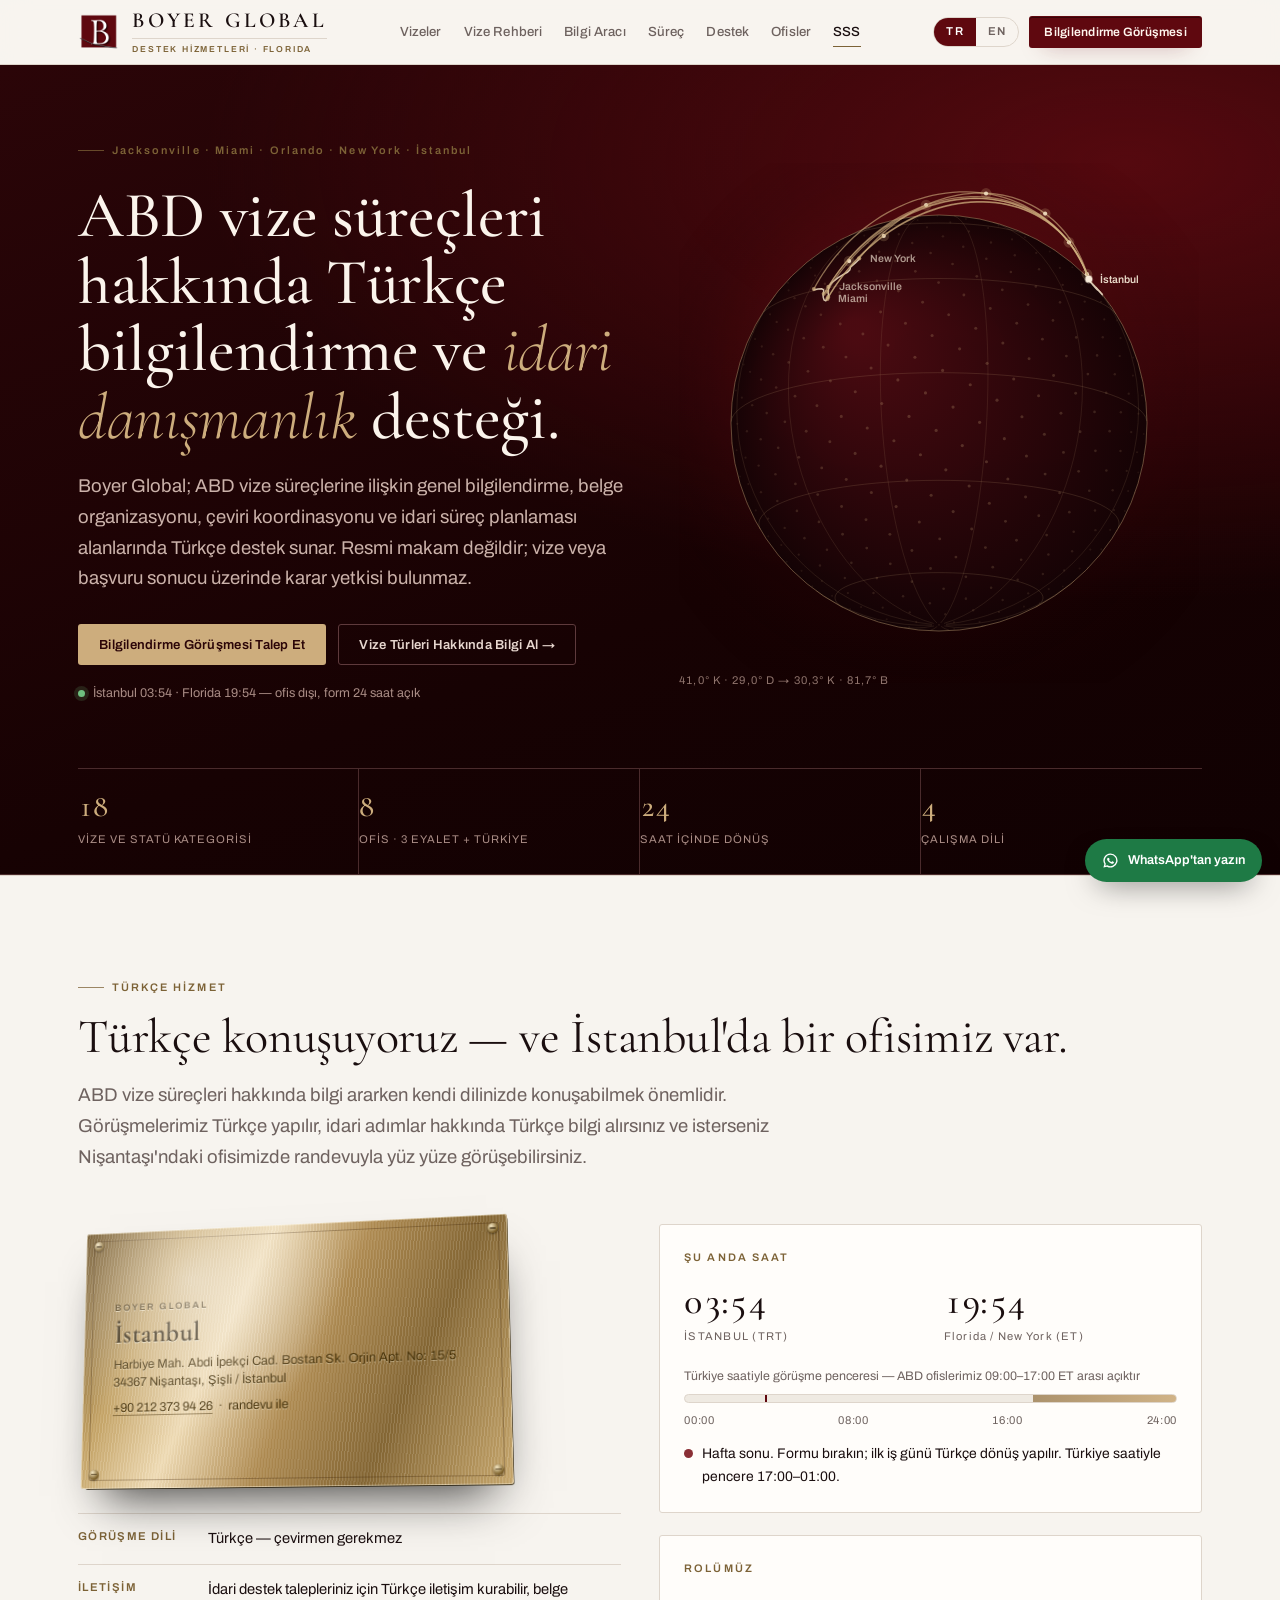
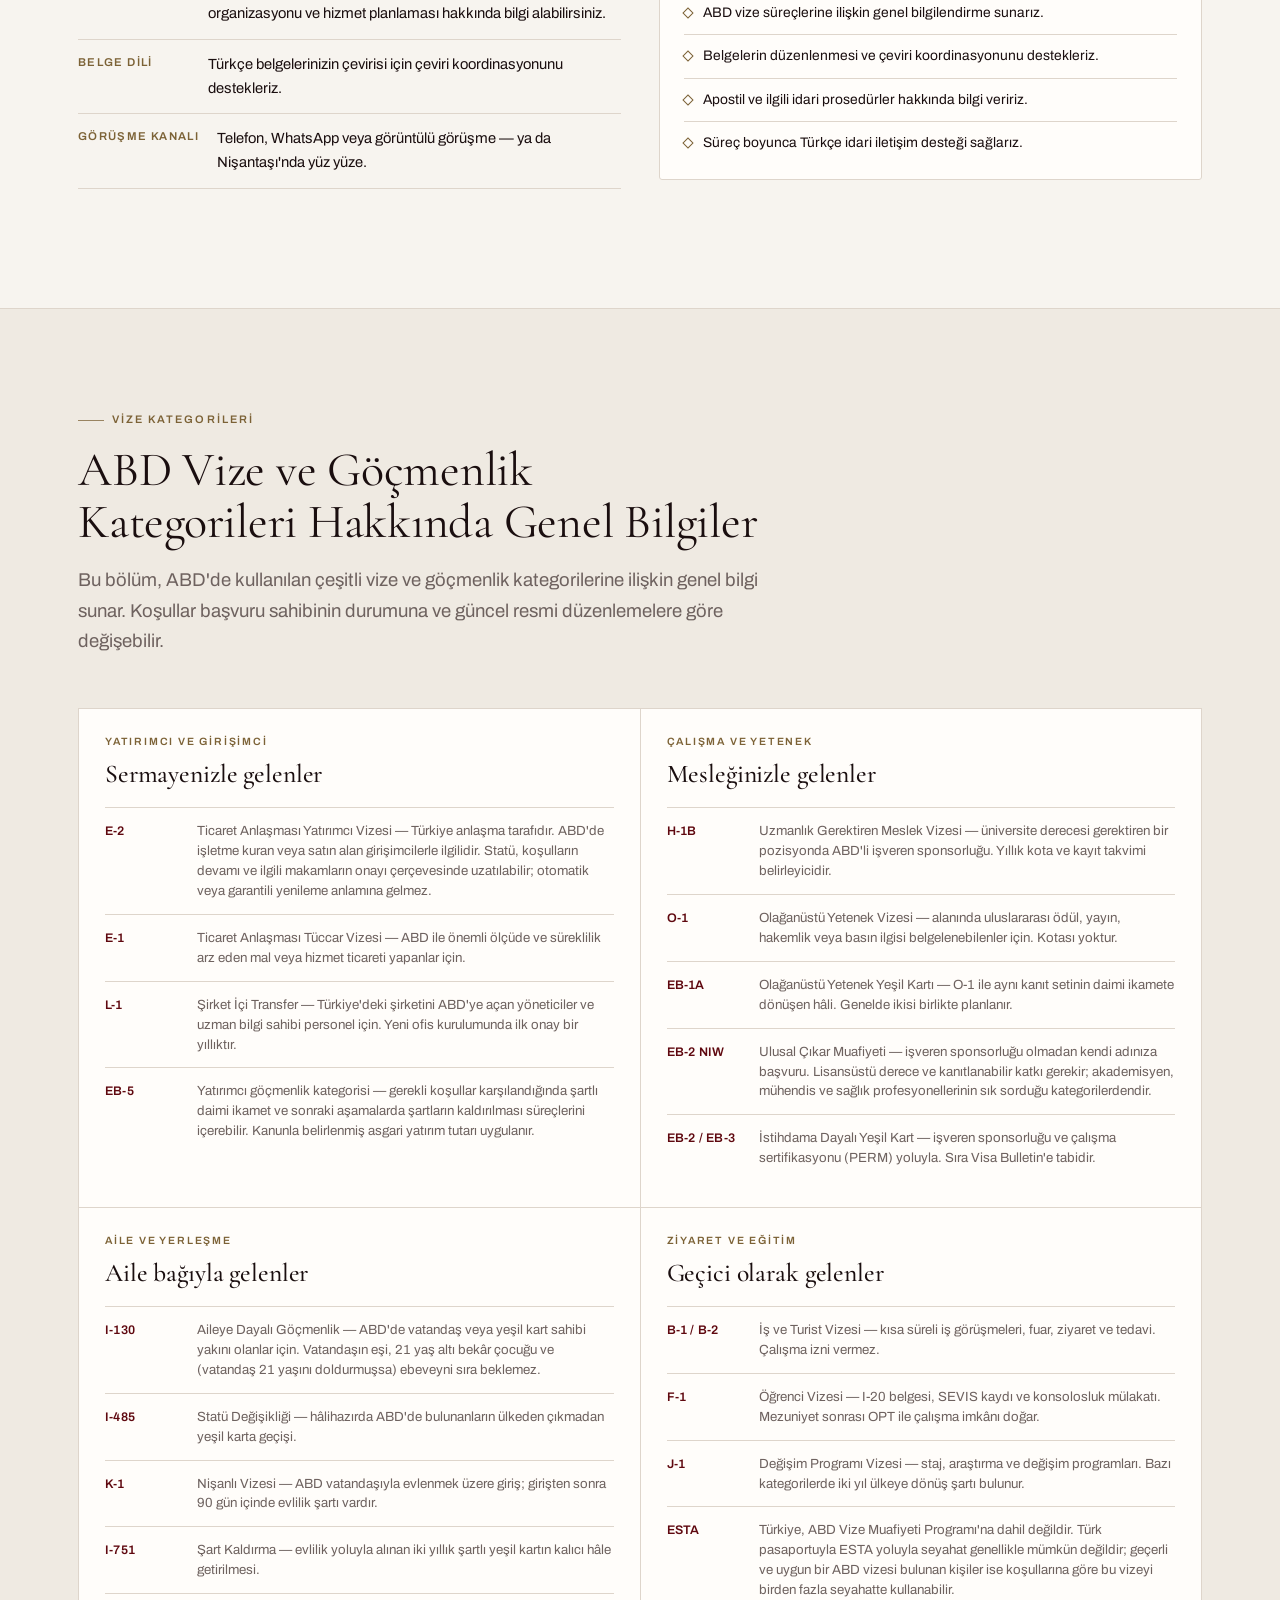
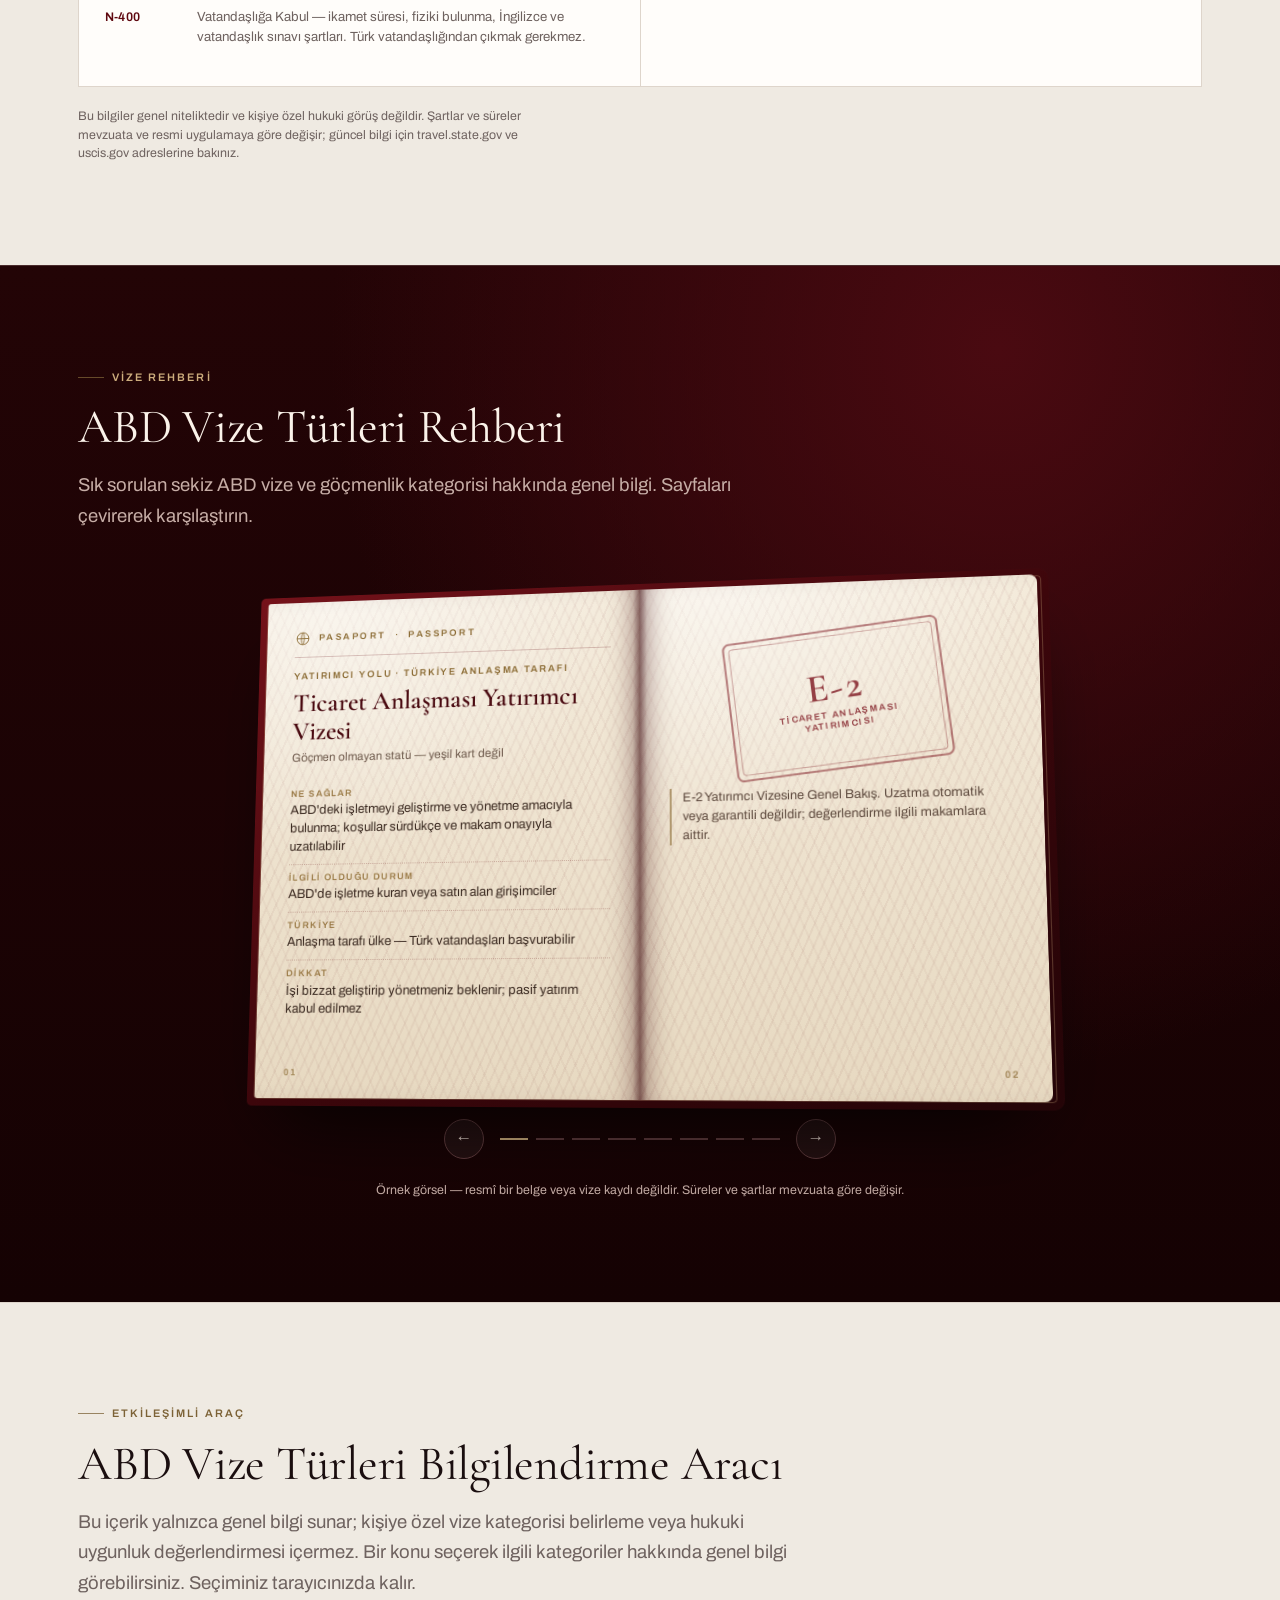
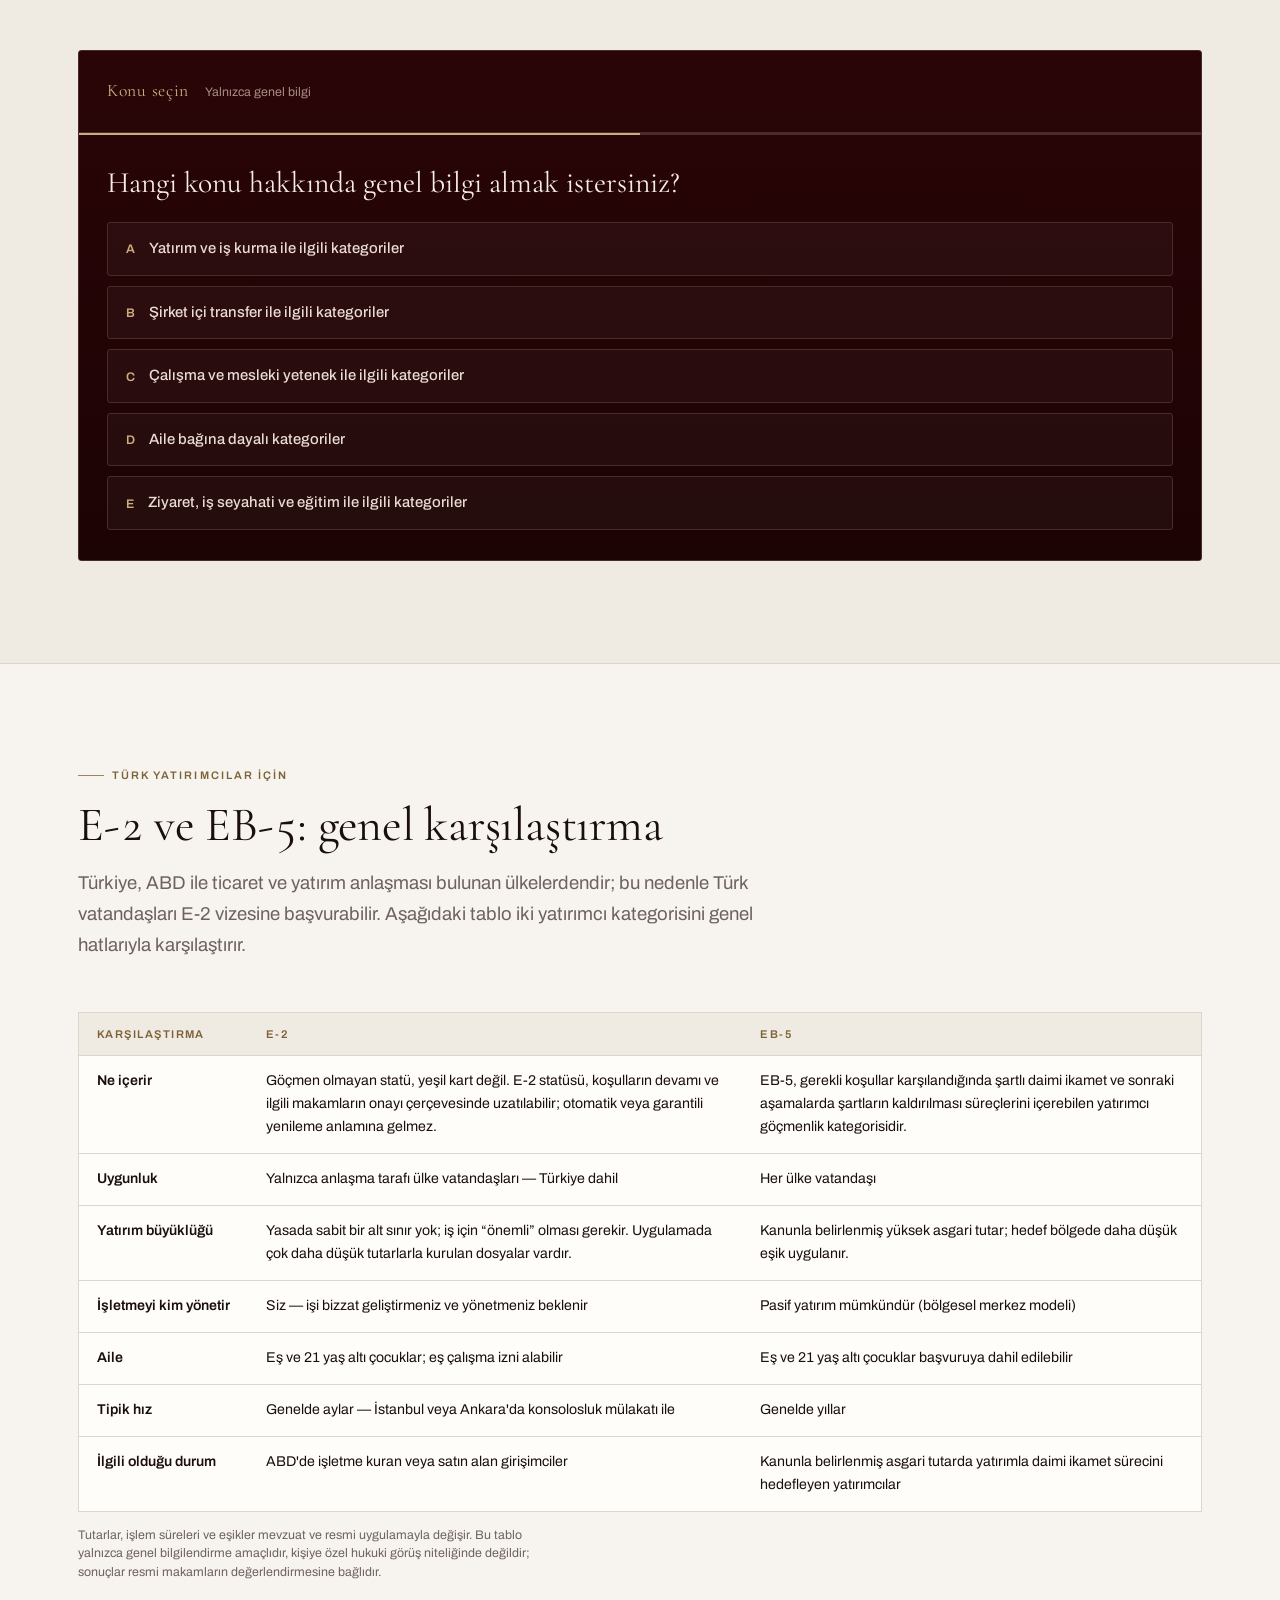
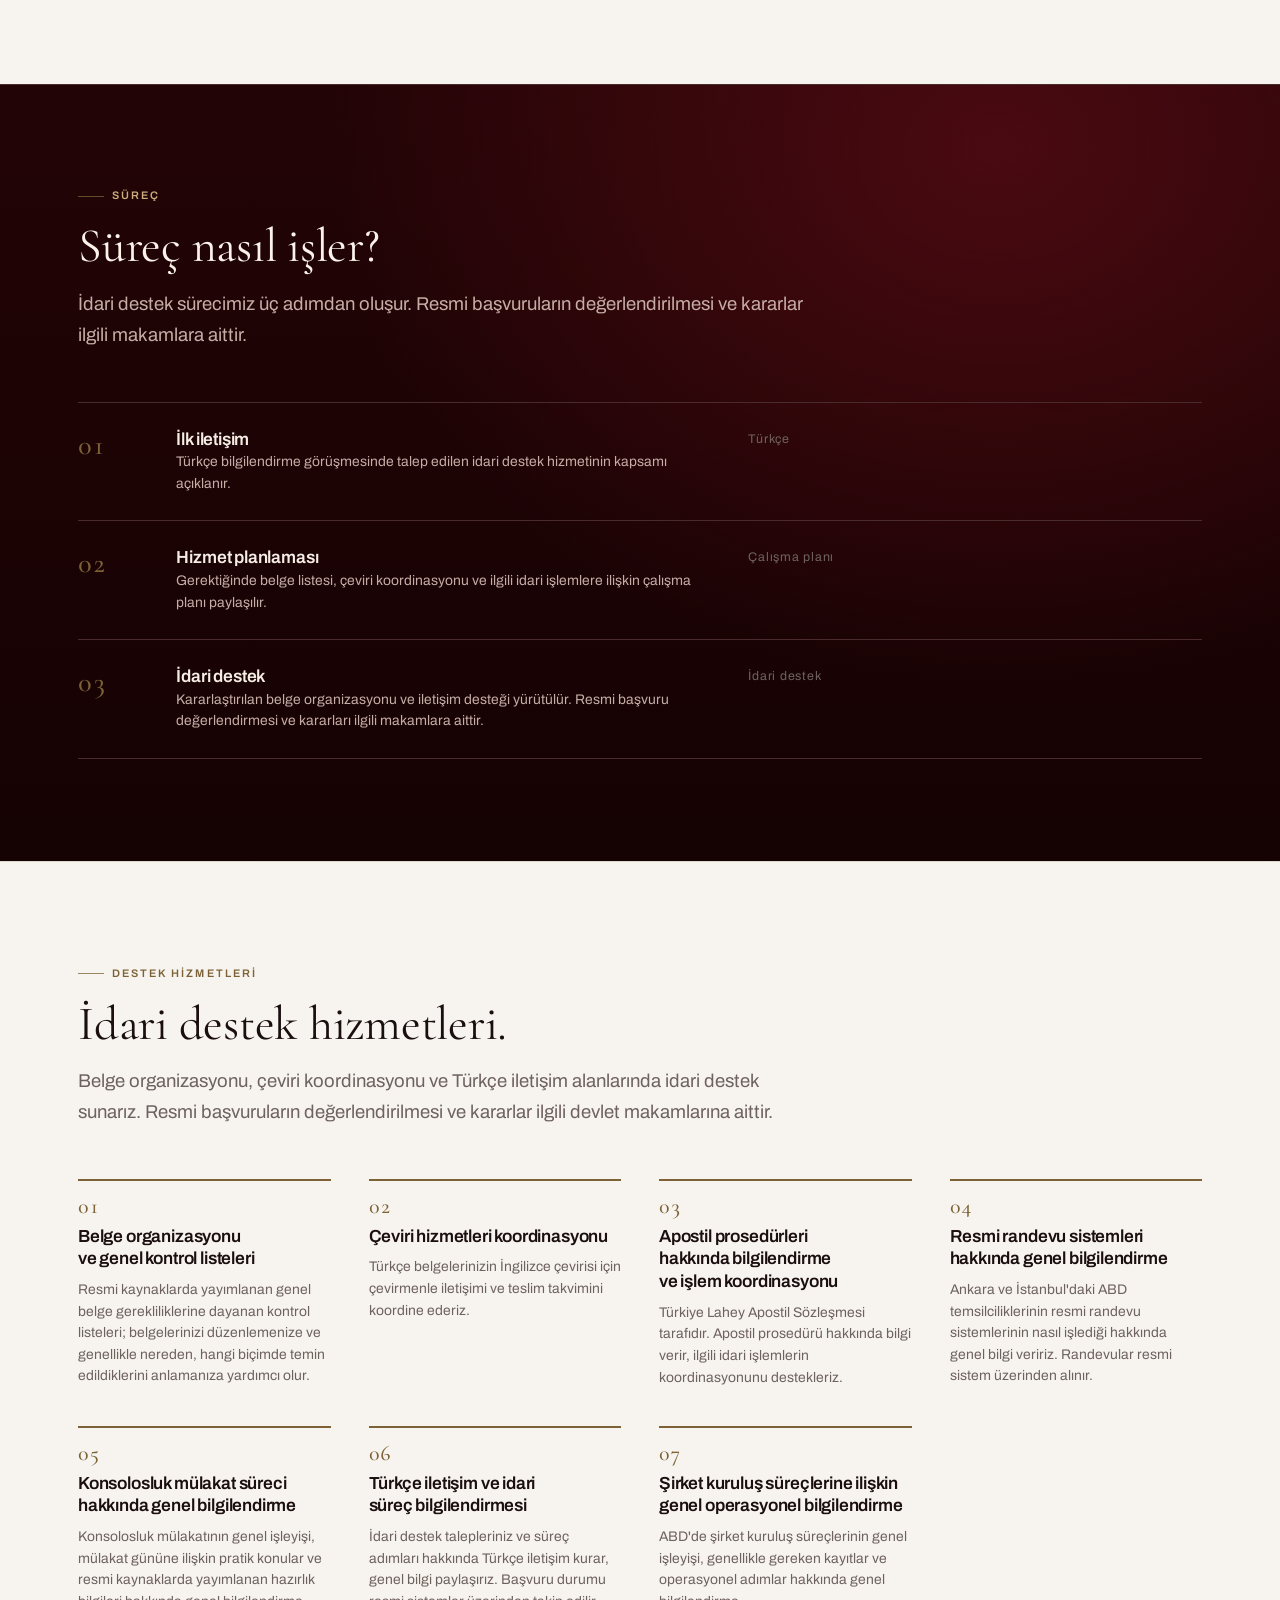
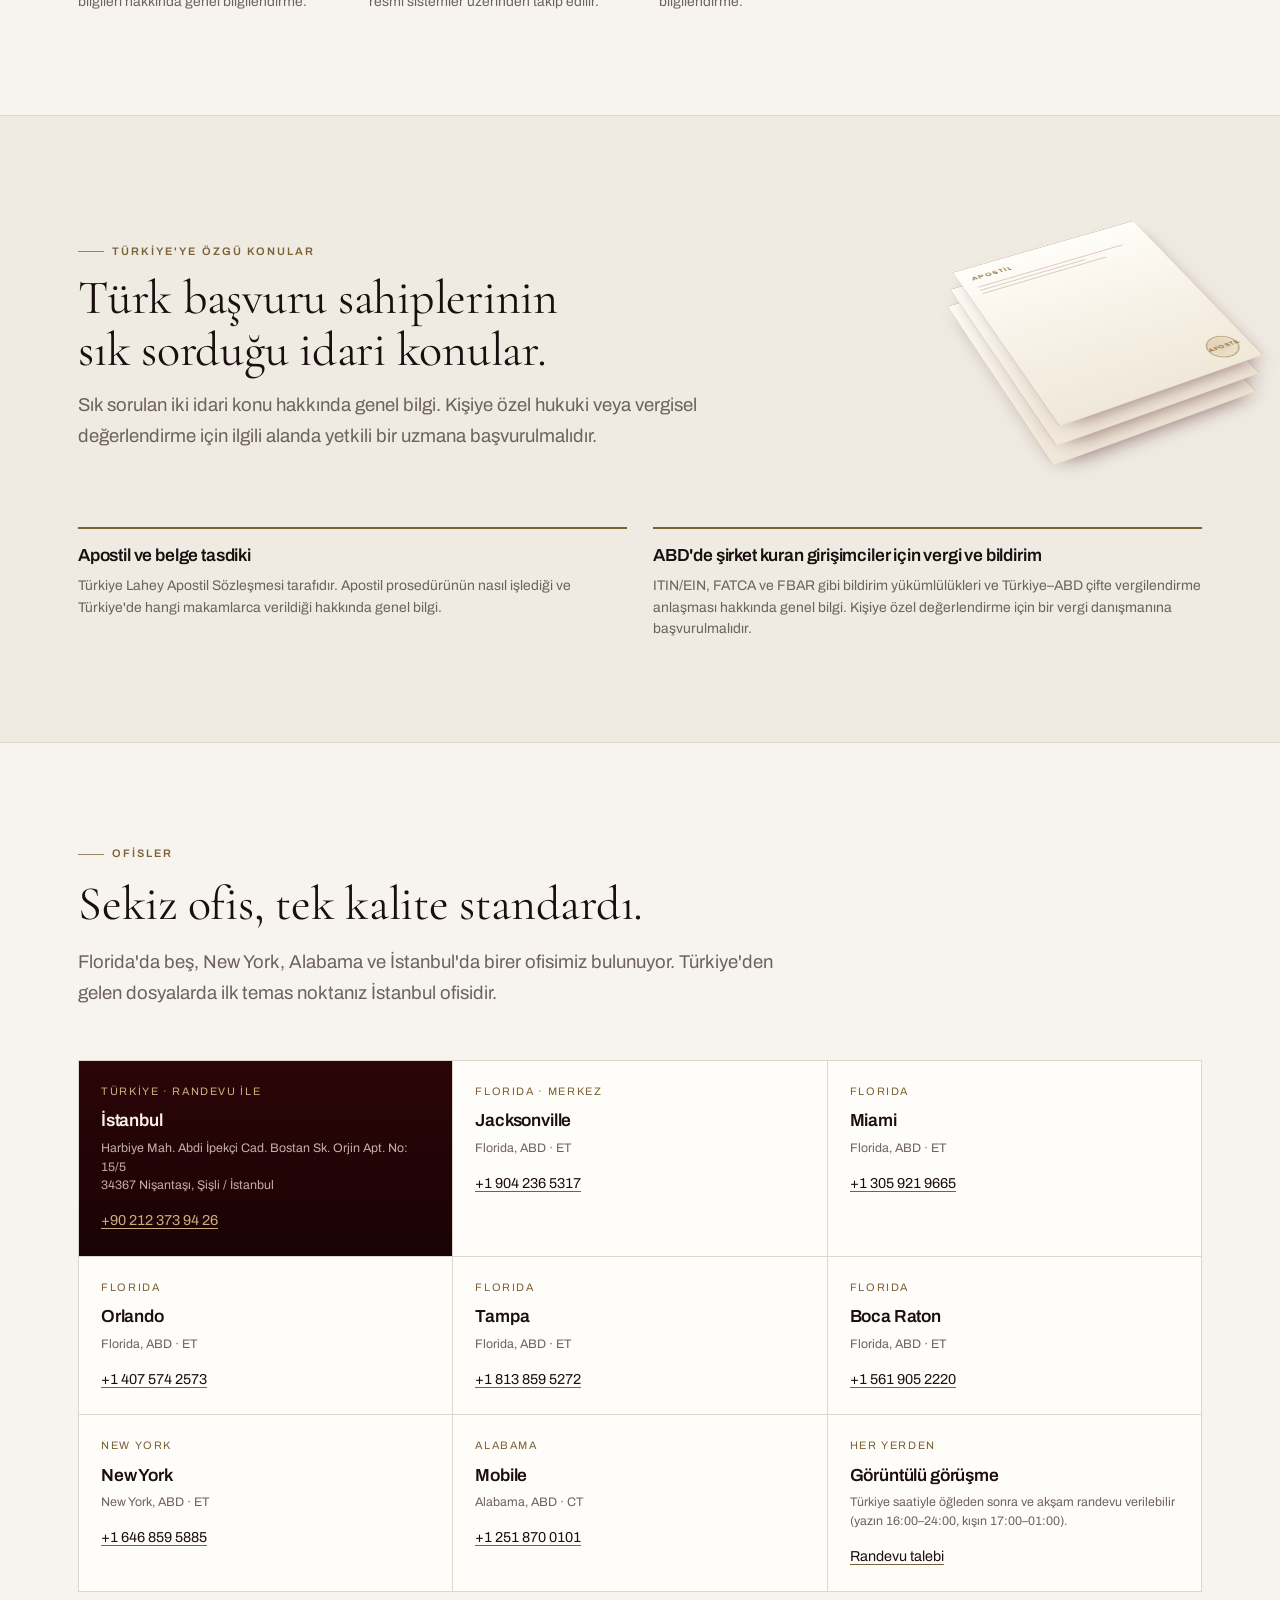
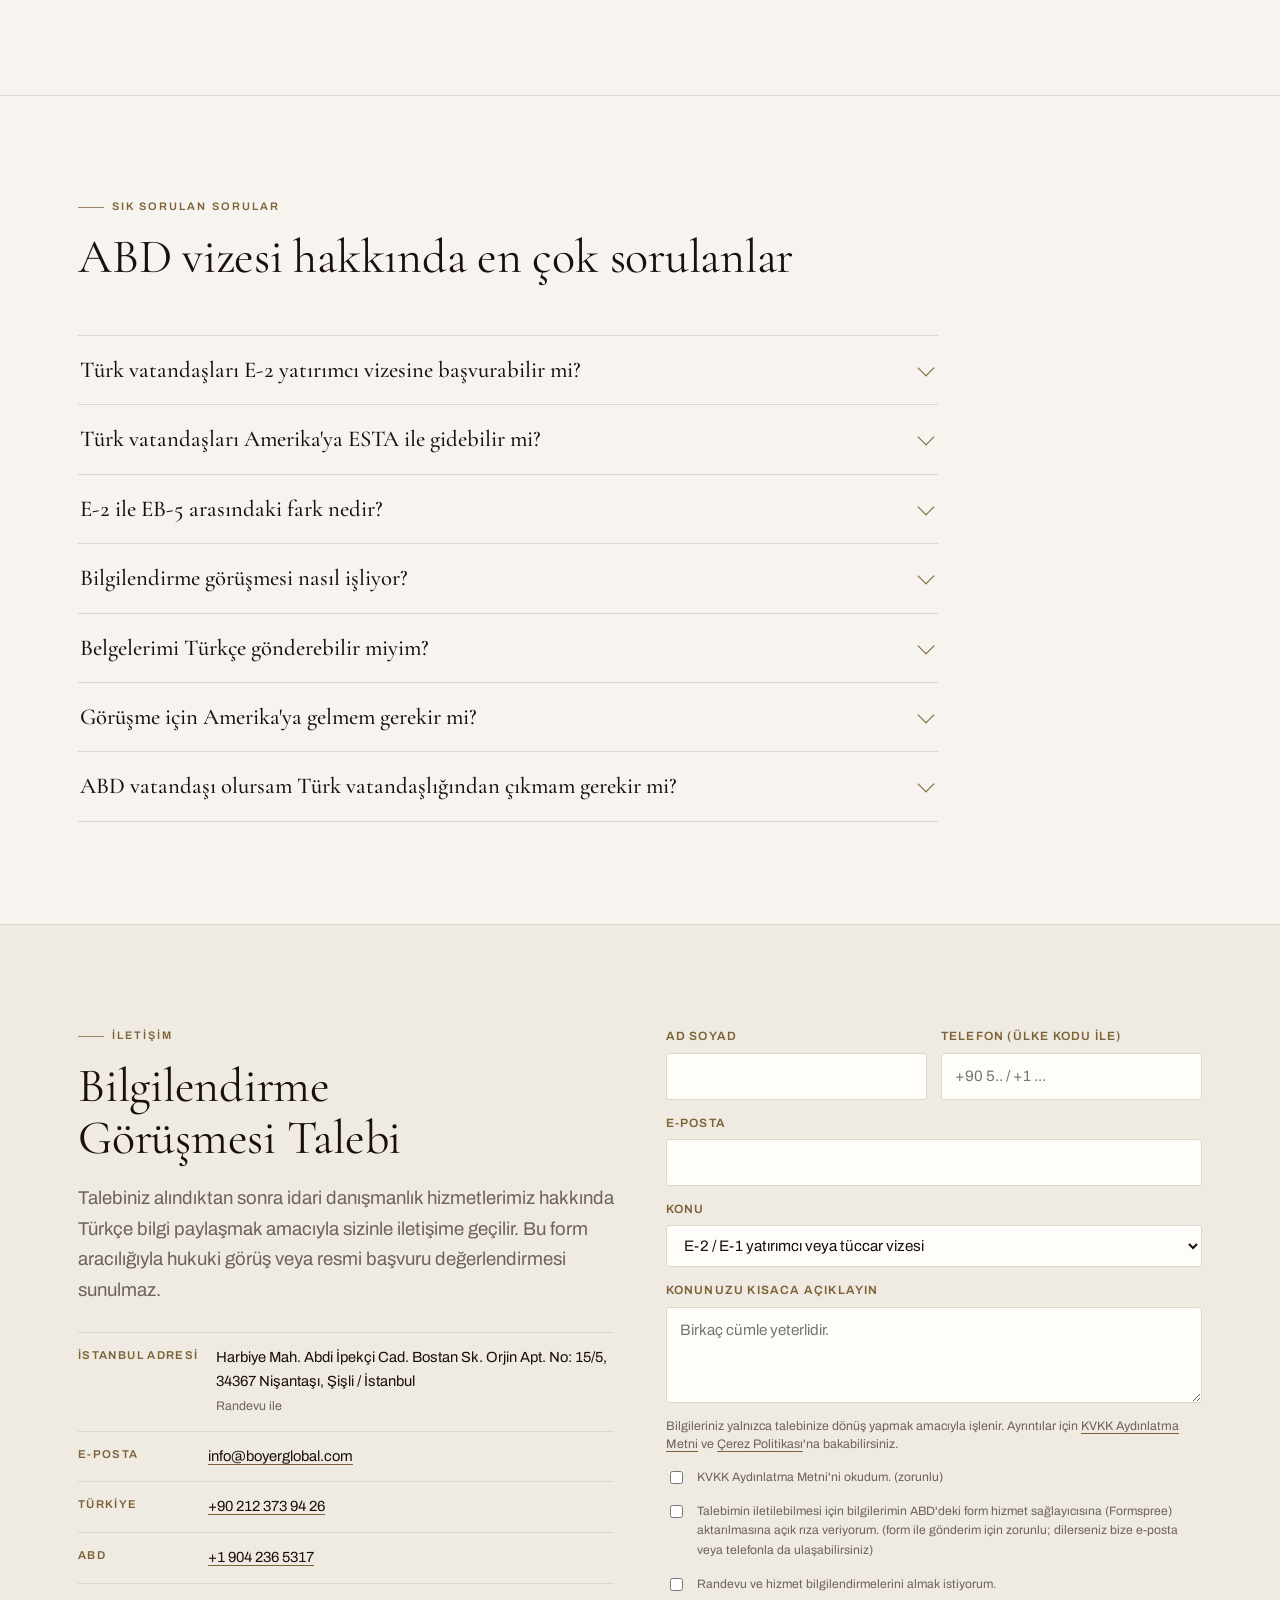
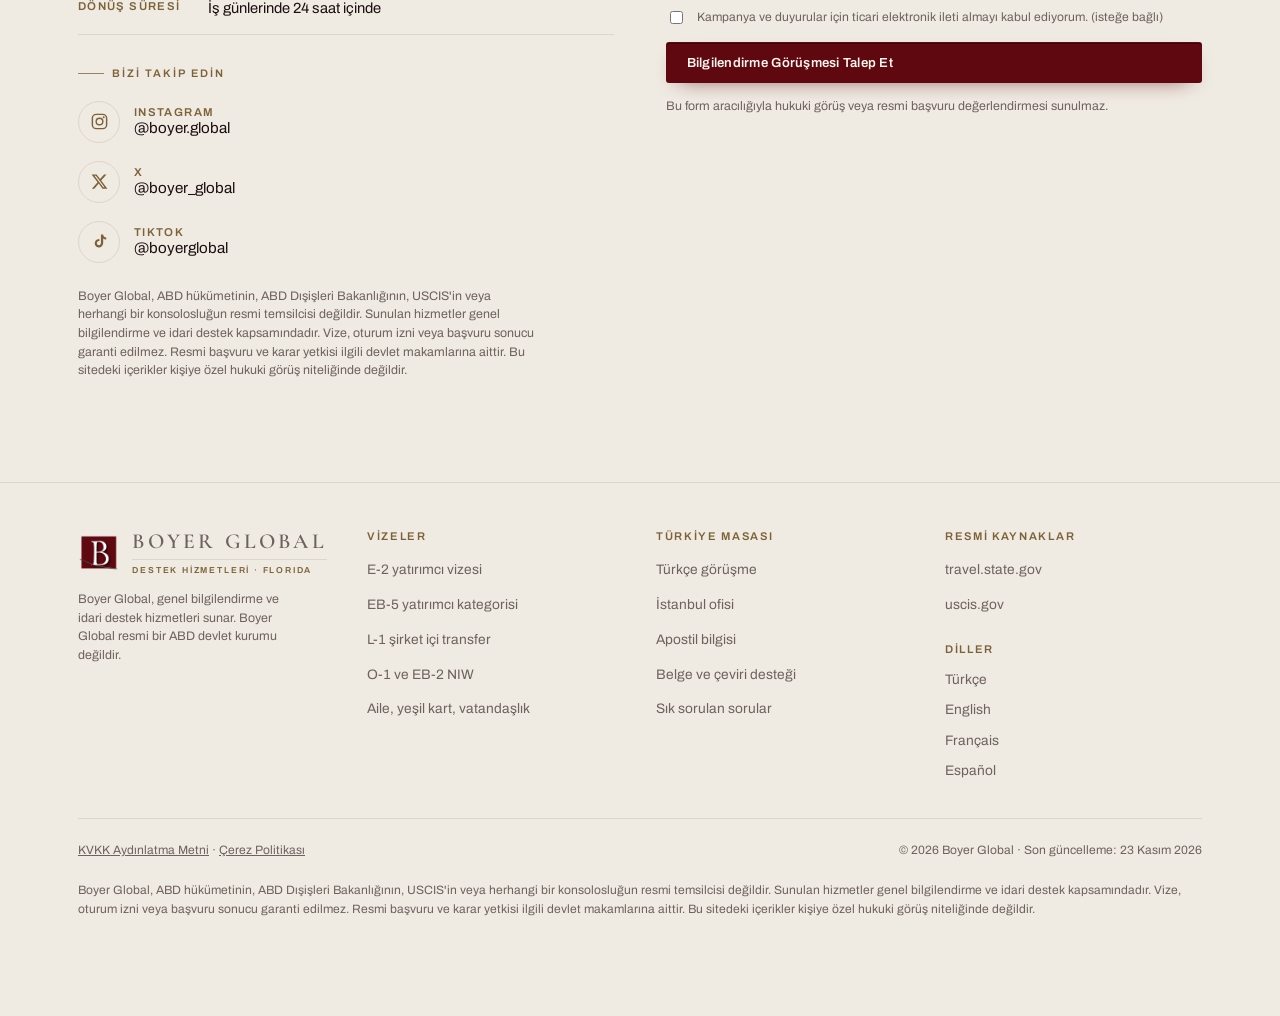
==== commit 6361791d: "KVKK Aydınlatma Metni ve Çerez Politikası sayfaları, form onayları" ====
--- a/index.html
+++ b/index.html
@@ -1670,7 +1670,15 @@
             </select>
           </label>
           <label><span data-en="Briefly describe the matter">Konunuzu kısaca açıklayın</span><textarea name="msg" placeholder="Birkaç cümle yeterlidir." data-en-placeholder="A few sentences are enough."></textarea></label>
-          <p class="tiny" data-en="Your details are processed only to respond to your request.">Bilgileriniz yalnızca talebinize dönüş yapmak amacıyla işlenir.</p>
+          <p class="tiny" data-en-html="Your details are processed only to respond to your request. For details see the &lt;a class=&quot;link&quot; href=&quot;kvkk.html&quot;&gt;KVKK Information Notice&lt;/a&gt; and the &lt;a class=&quot;link&quot; href=&quot;cerez-politikasi.html&quot;&gt;Cookie Policy&lt;/a&gt;.">Bilgileriniz yalnızca talebinize dönüş yapmak amacıyla işlenir. Ayrıntılar için <a class="link" href="kvkk.html">KVKK Aydınlatma Metni</a> ve <a class="link" href="cerez-politikasi.html">Çerez Politikası</a>'na bakabilirsiniz.</p>
+          <label class="consent">
+            <input type="checkbox" name="kvkk" required aria-required="true">
+            <span data-en="I have read the KVKK Information Notice. (required)">KVKK Aydınlatma Metni'ni okudum. (zorunlu)</span>
+          </label>
+          <label class="consent">
+            <input type="checkbox" name="yurtdisi" required aria-required="true">
+            <span data-en="I give my explicit consent to my details being transferred to the form service provider in the US (Formspree) so that my request can be delivered. (required to send via the form; you can also reach us by email or phone)">Talebimin iletilebilmesi için bilgilerimin ABD'deki form hizmet sağlayıcısına (Formspree) aktarılmasına açık rıza veriyorum. (form ile gönderim için zorunlu; dilerseniz bize e-posta veya telefonla da ulaşabilirsiniz)</span>
+          </label>
           <label class="consent">
             <input type="checkbox" name="sms">
             <span data-en="I would like to receive appointment and service updates.">Randevu ve hizmet bilgilendirmelerini almak istiyorum.</span>
@@ -1740,6 +1748,7 @@
       </div>
     </div>
     <div class="legal">
+      <span><a href="kvkk.html" data-en="KVKK Information Notice">KVKK Aydınlatma Metni</a> · <a href="cerez-politikasi.html" data-en="Cookie Policy">Çerez Politikası</a></span>
       <span>© <span id="year">2026</span> Boyer Global · <span data-en="Last updated: 23 November 2026">Son güncelleme: 23 Kasım 2026</span></span>
       <span class="disclaimer" data-en="Boyer Global is not an official representative of the US government, the US Department of State, USCIS or any consulate. The services offered consist of general information and administrative support. No visa, residence permit or application outcome is guaranteed. Authority over official applications and decisions rests with the relevant government authorities. The content of this site is not personalised legal advice.">Boyer Global, ABD hükümetinin, ABD Dışişleri Bakanlığının, USCIS'in veya herhangi bir konsolosluğun resmi temsilcisi değildir. Sunulan hizmetler genel bilgilendirme ve idari destek kapsamındadır. Vize, oturum izni veya başvuru sonucu garanti edilmez. Resmi başvuru ve karar yetkisi ilgili devlet makamlarına aittir. Bu sitedeki içerikler kişiye özel hukuki görüş niteliğinde değildir.</span>
     </div>
@@ -2313,7 +2322,15 @@
       if (kvkk && !kvkk.checked) {
         kvkk.setAttribute('aria-invalid', 'true');
         kvkk.focus();
-        say(T('Lütfen Gizlilik Politikası ve KVKK Aydınlatma Metni onay kutusunu işaretleyin.', 'Please tick the Privacy Policy and KVKK Information Notice box.'), true);
+        say(T('Lütfen KVKK Aydınlatma Metni kutusunu işaretleyin.', 'Please tick the KVKK Information Notice box.'), true);
+        return;
+      }
+      var yd = f.elements.yurtdisi;
+      if (yd && !yd.checked) {
+        yd.setAttribute('aria-invalid', 'true');
+        yd.focus();
+        say(T('Form ile gönderim için yurt dışı aktarım onayı gerekir. Onay vermek istemezseniz bize ' + (CFG.email || 'e-posta') + ' adresinden veya telefonla ulaşabilirsiniz.',
+              'Sending via the form requires the transfer consent. If you prefer not to give it, contact us at ' + (CFG.email || 'our email') + ' or by phone.'), true);
         return;
       }
       /* bot tuzağı: görünmez alan doluysa sessizce "başarılı" de */
@@ -2339,6 +2356,8 @@
         payload.set('E-posta', email.value.trim());
         payload.set('Konu', konu || '-');
         payload.set('Mesaj', f.elements.msg.value.trim() || '-');
+        payload.set('KVKK aydınlatma', 'Okundu');
+        payload.set('Yurt dışı aktarım açık rızası', 'Evet');
         payload.set('Randevu/hizmet bilgilendirme izni', f.elements.sms && f.elements.sms.checked ? 'Evet' : 'Hayır');
         payload.set('Ticari ileti izni', f.elements.ticari && f.elements.ticari.checked ? 'Evet' : 'Hayır');
         fetch(CFG.formEndpoint, { method: 'POST', body: payload.toString(), headers: { 'Content-Type': 'application/x-www-form-urlencoded', 'Accept': 'application/json' } })
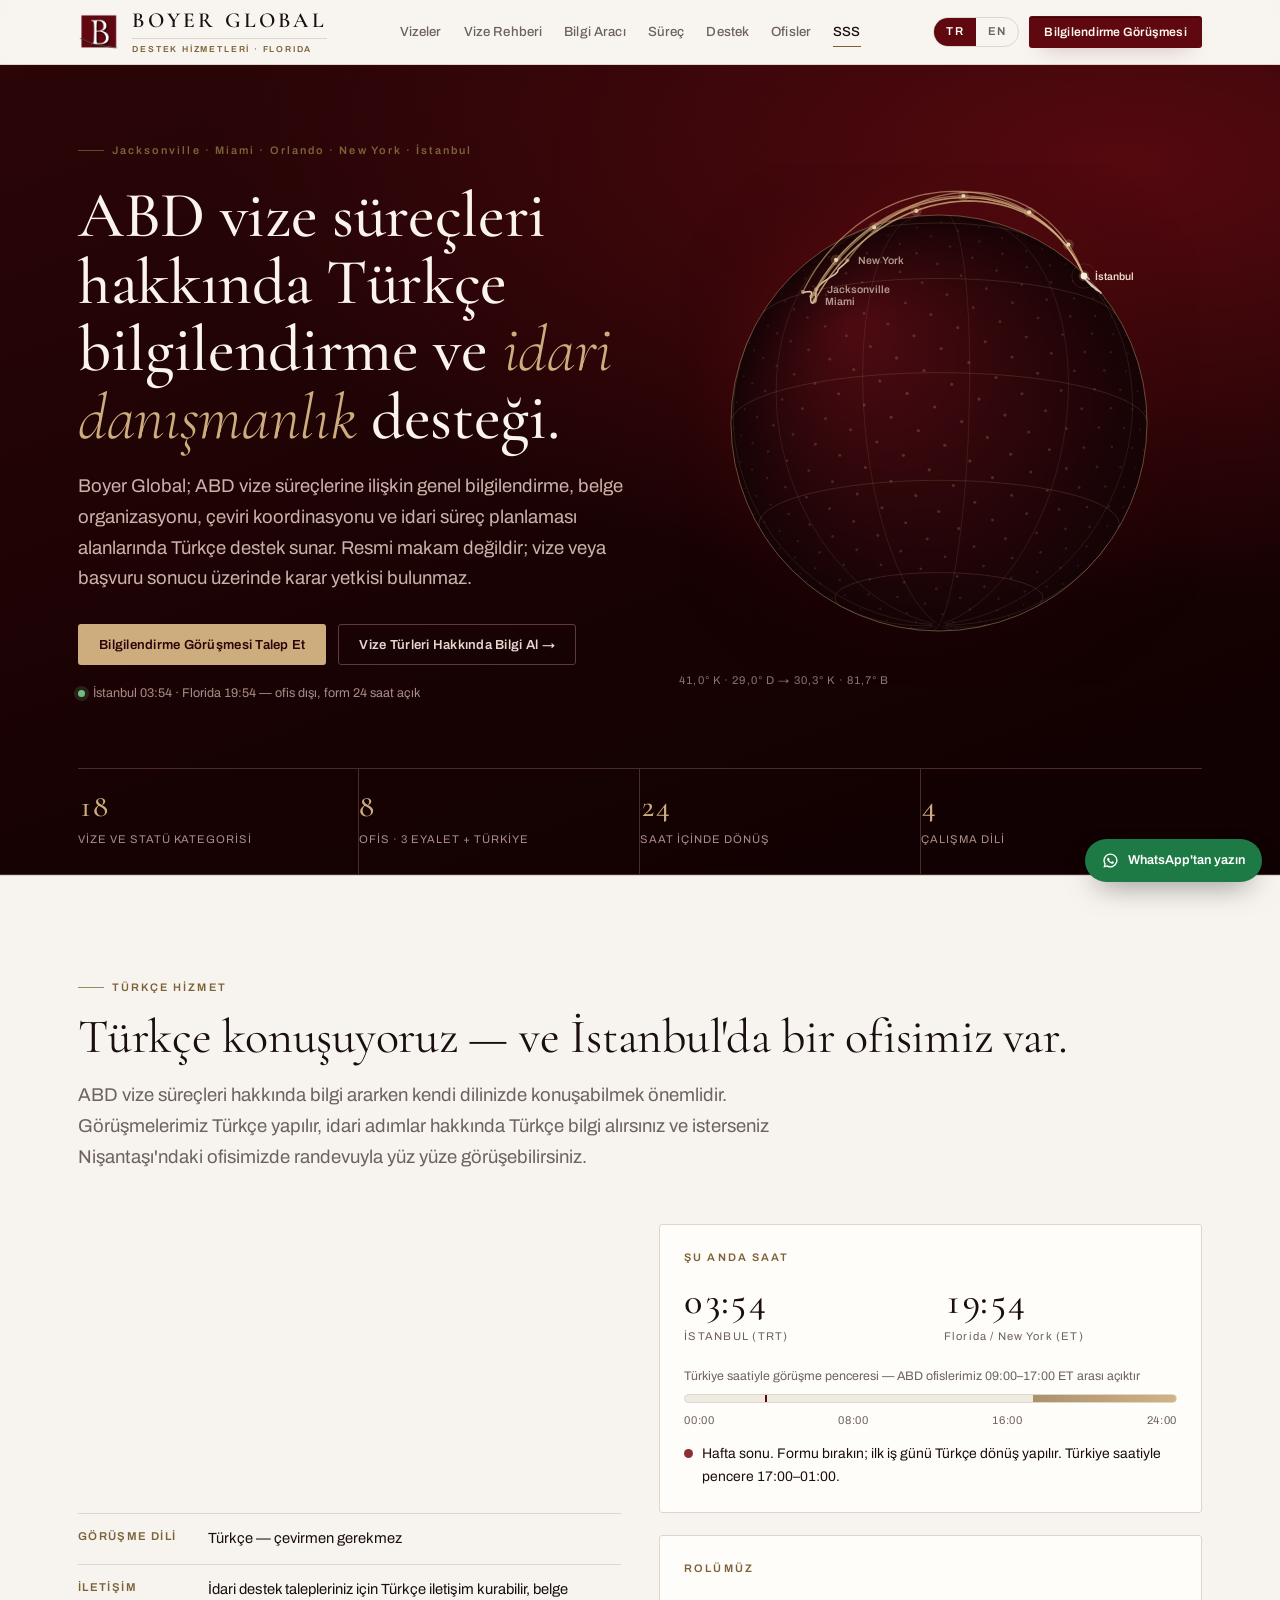
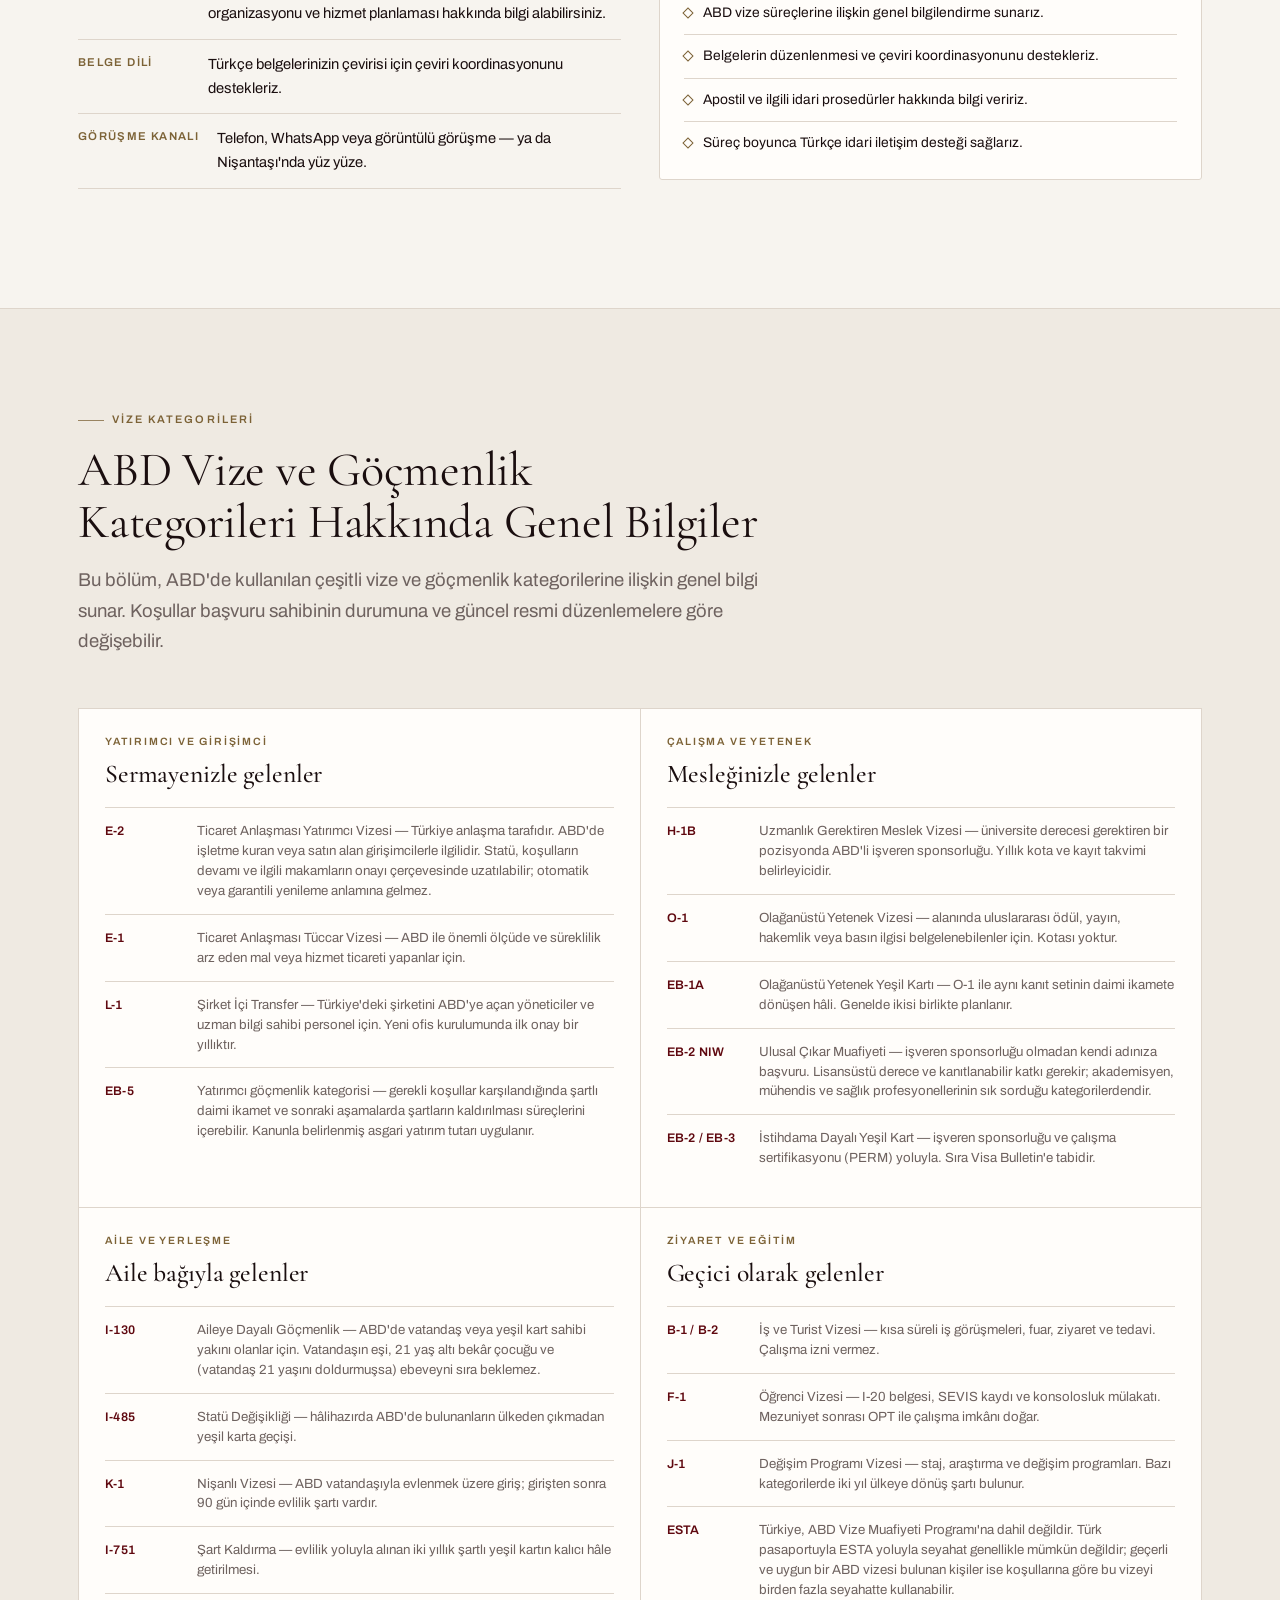
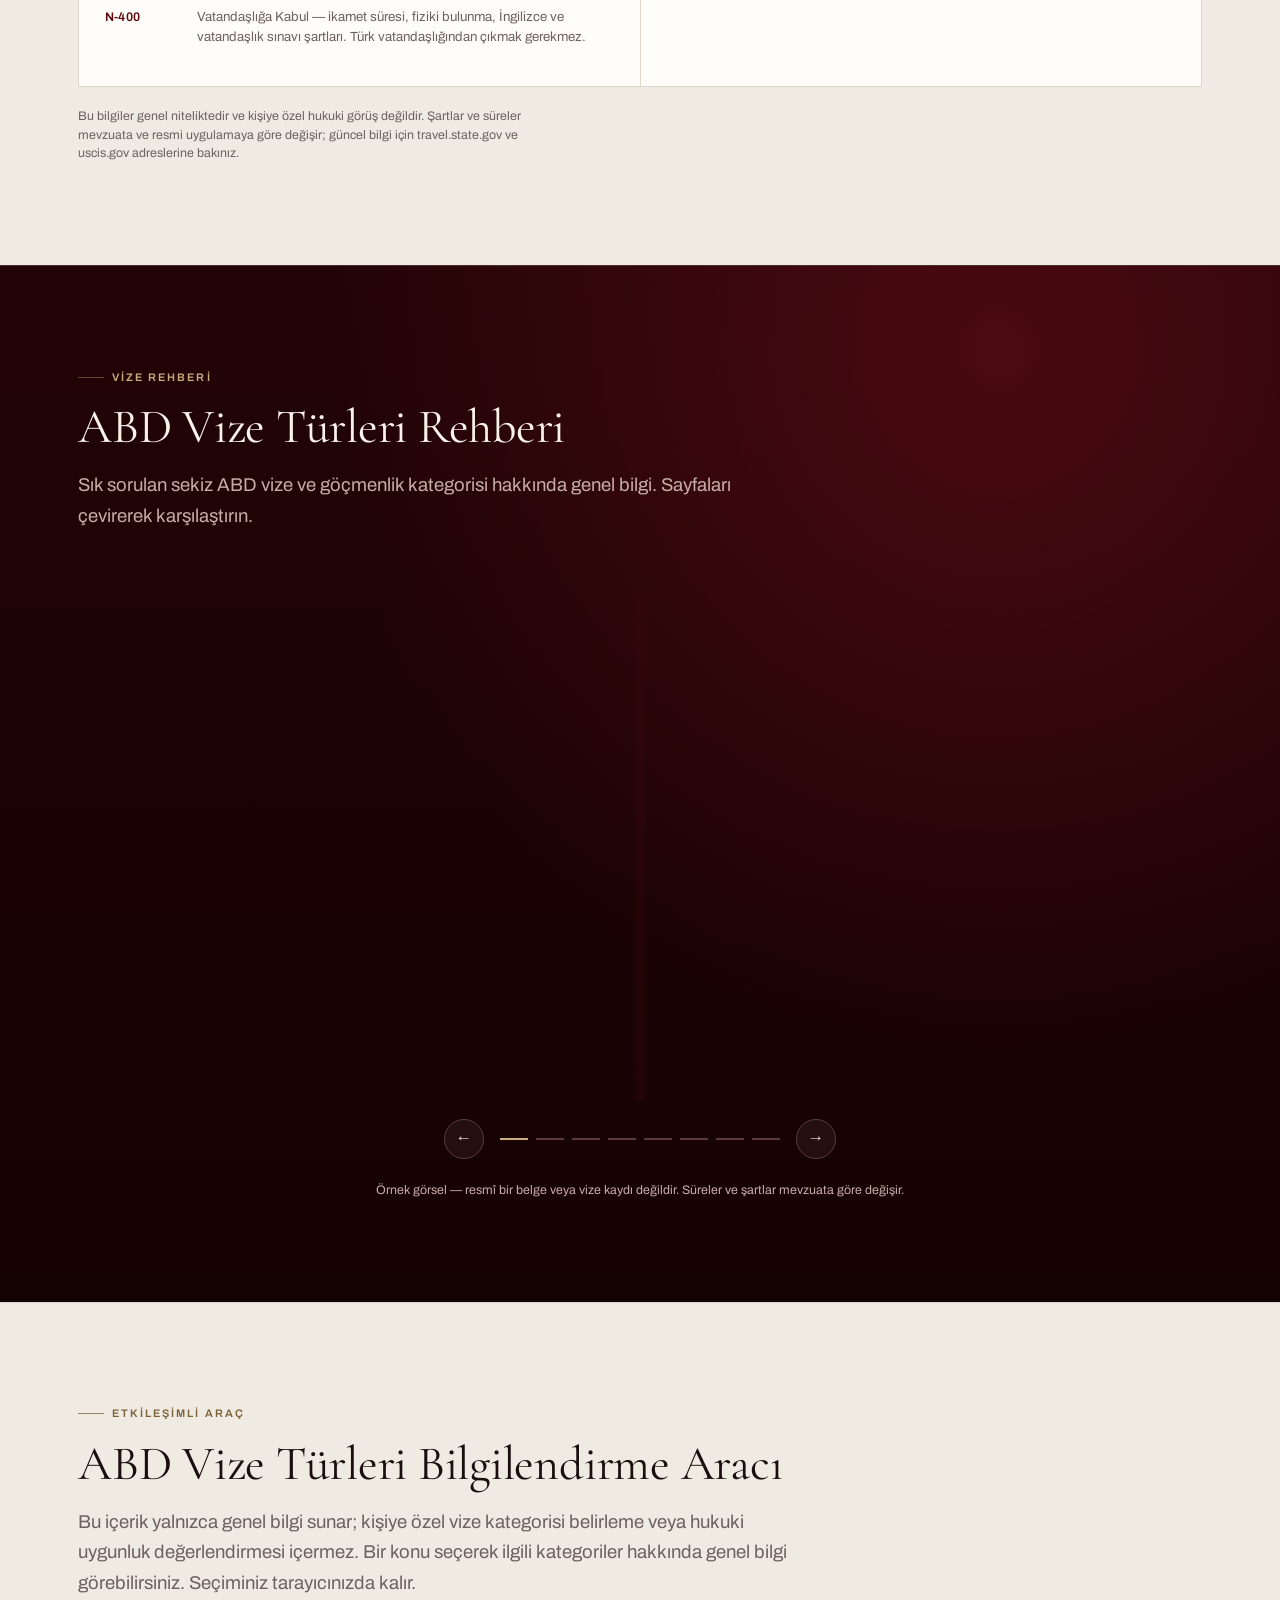
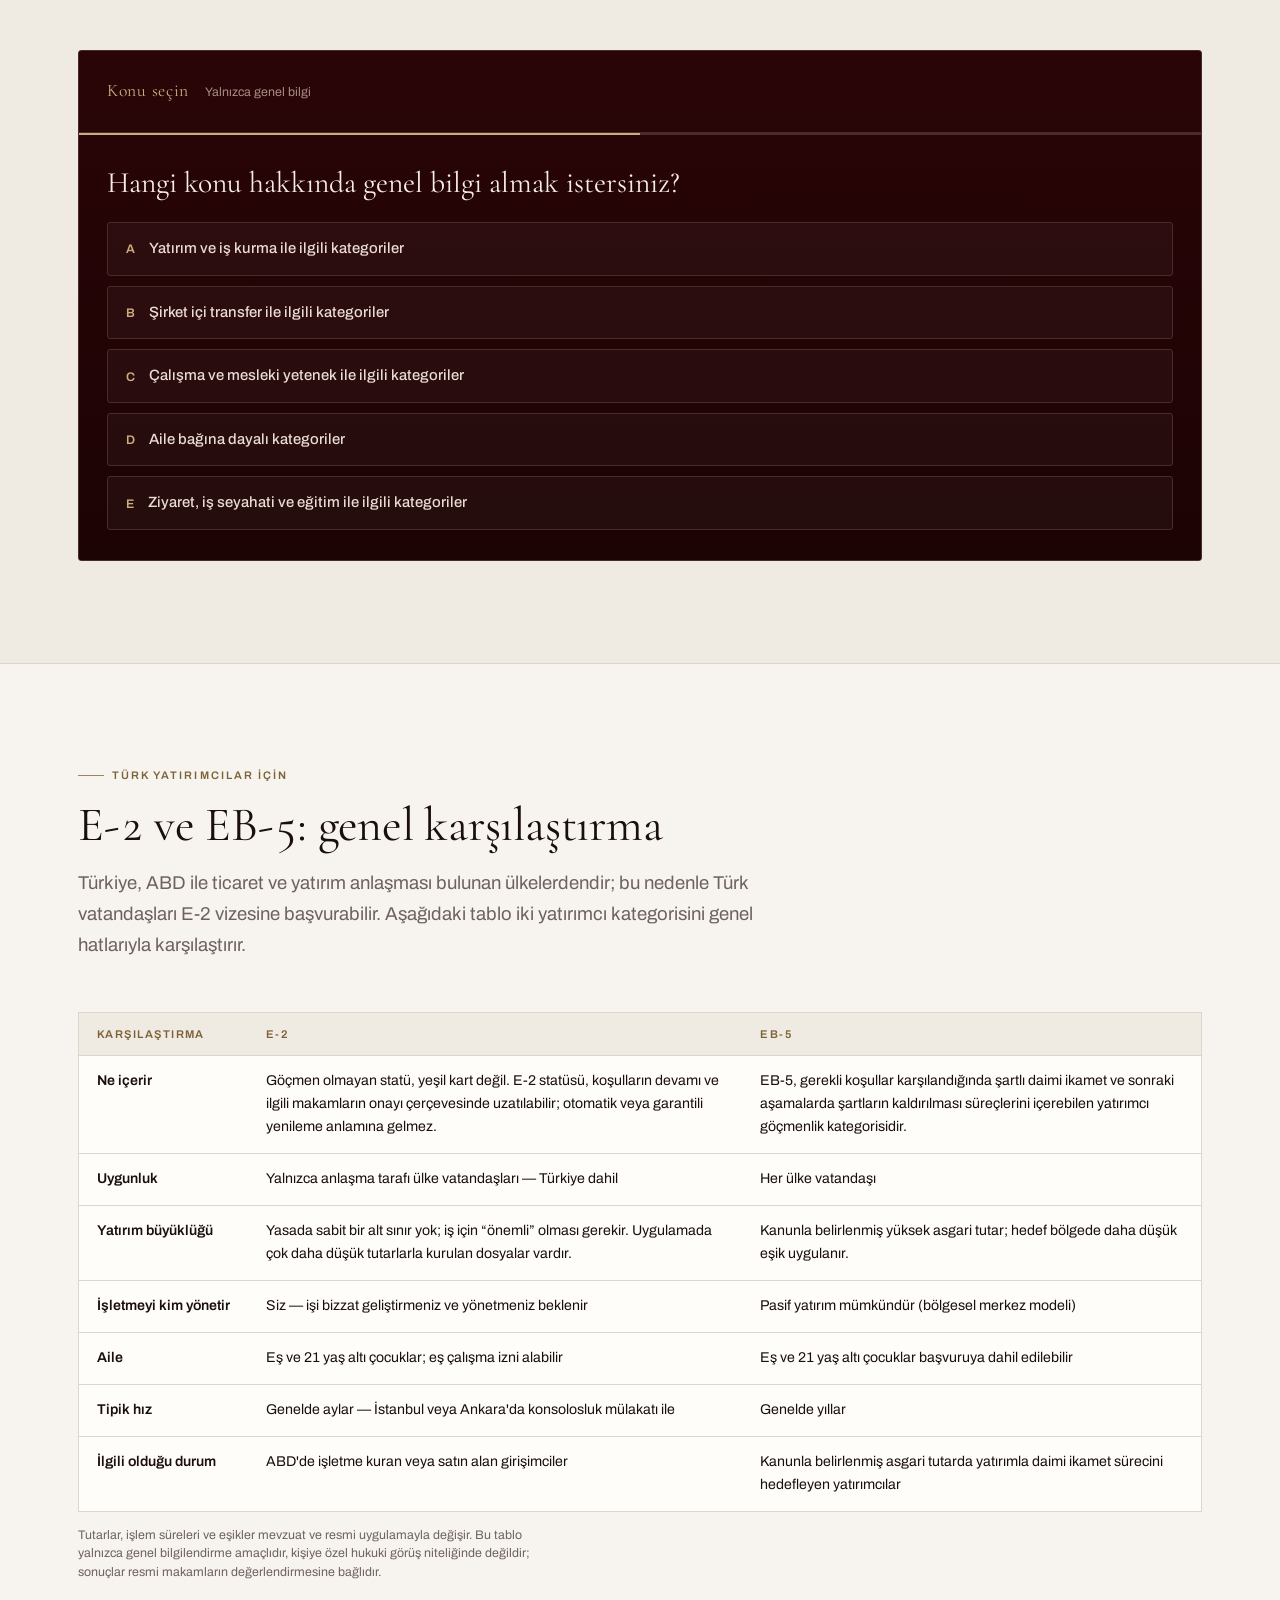
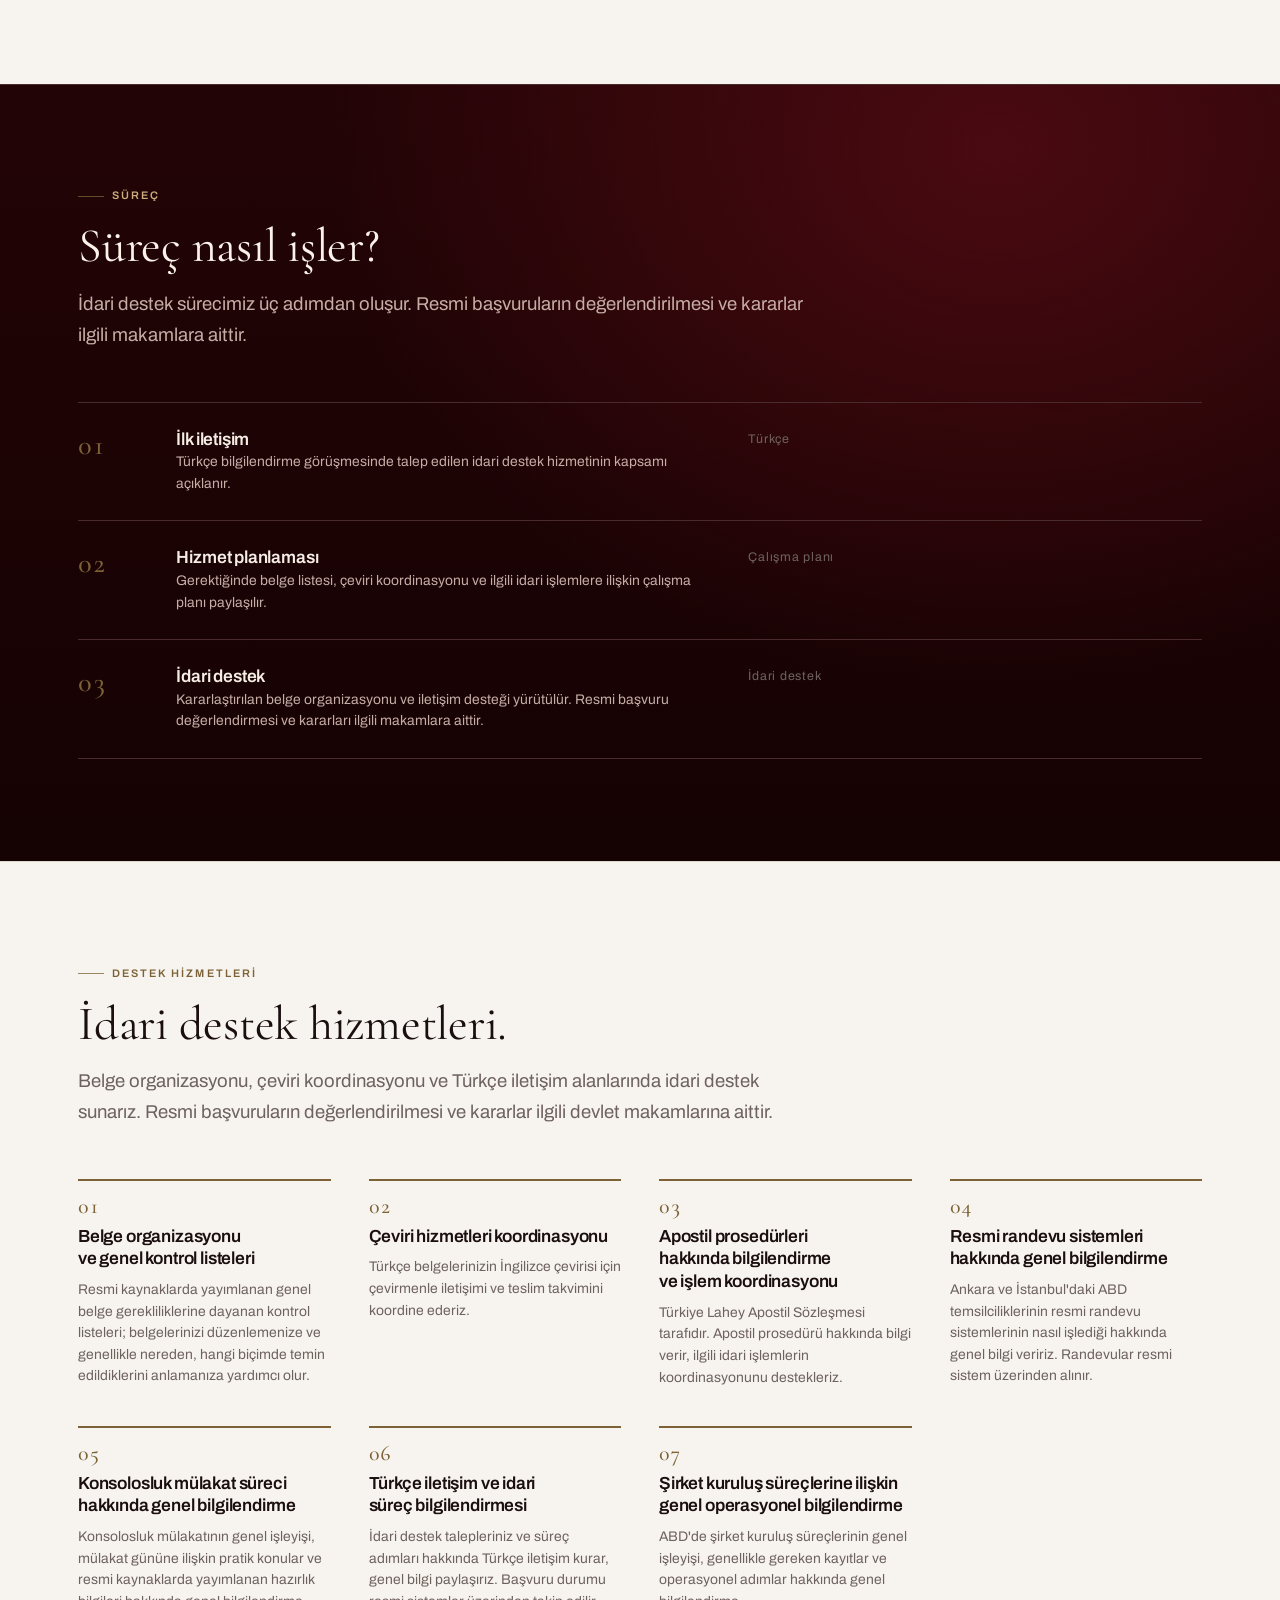
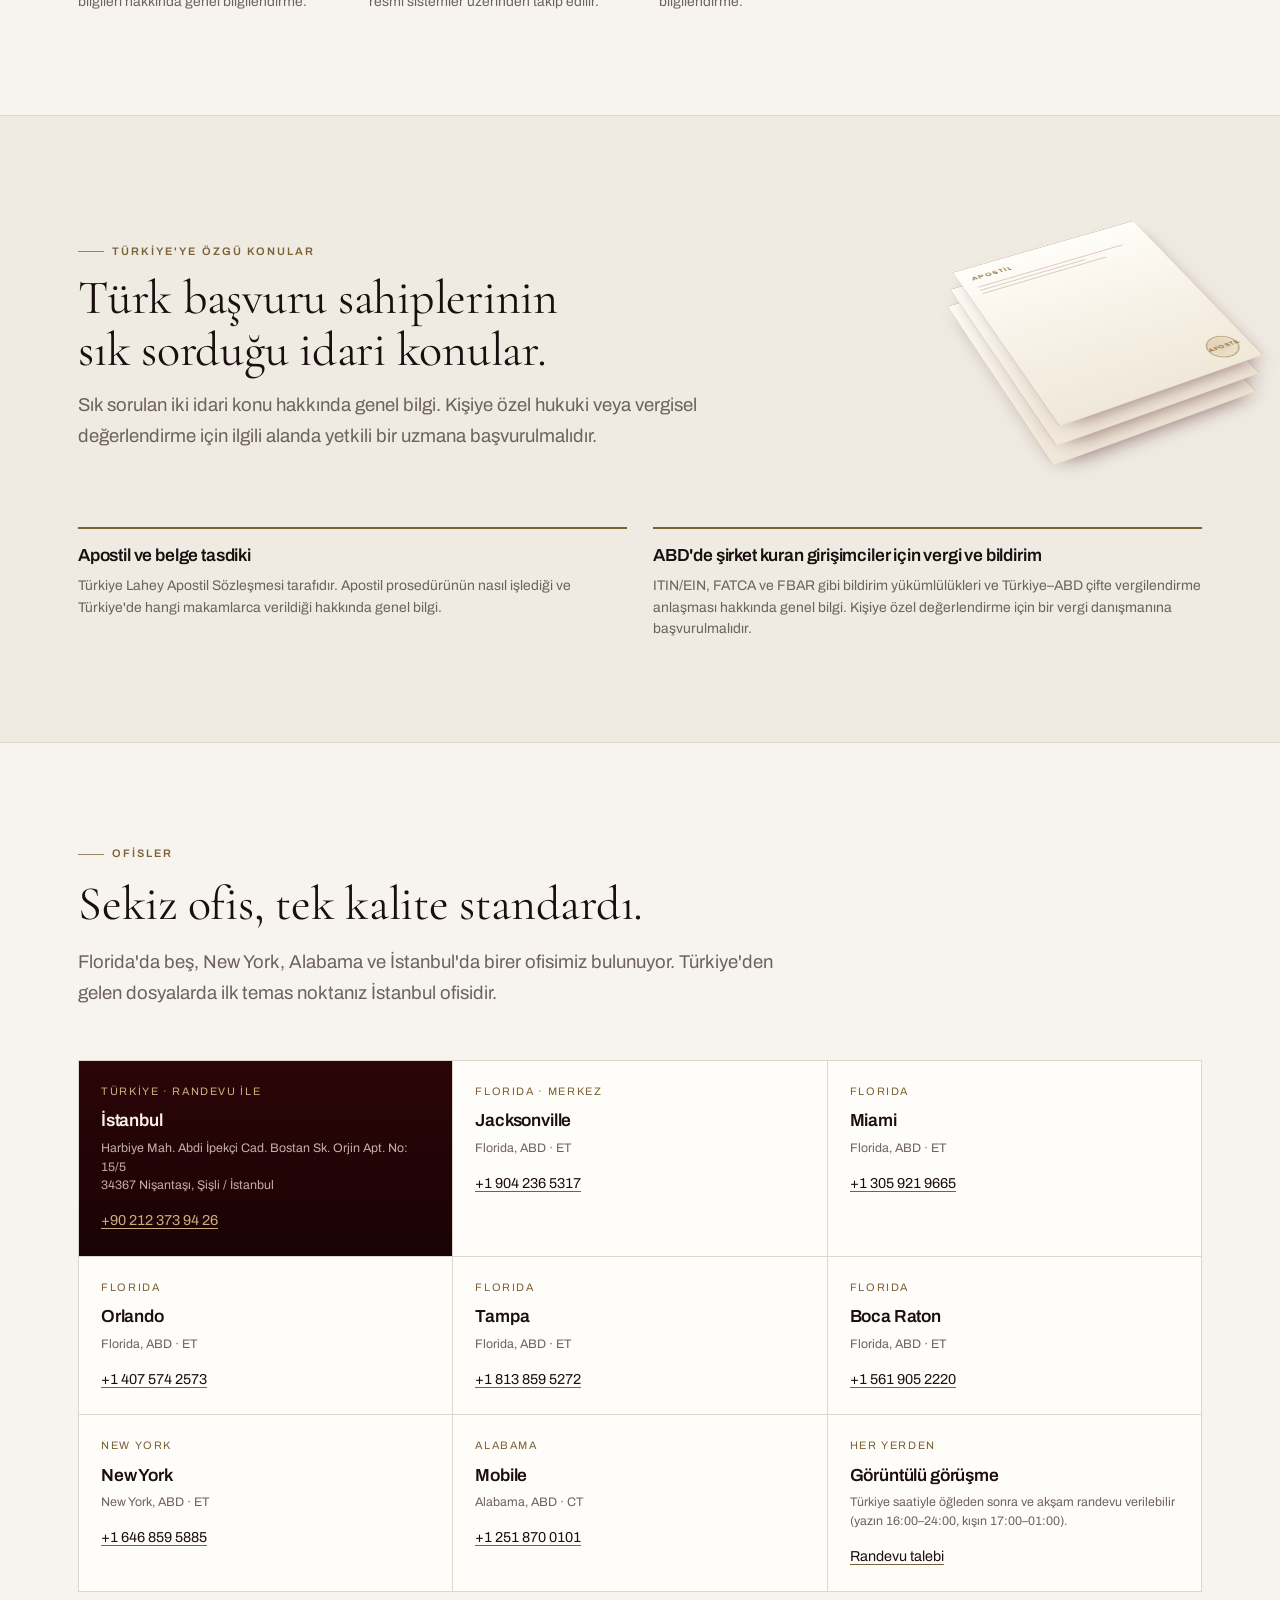
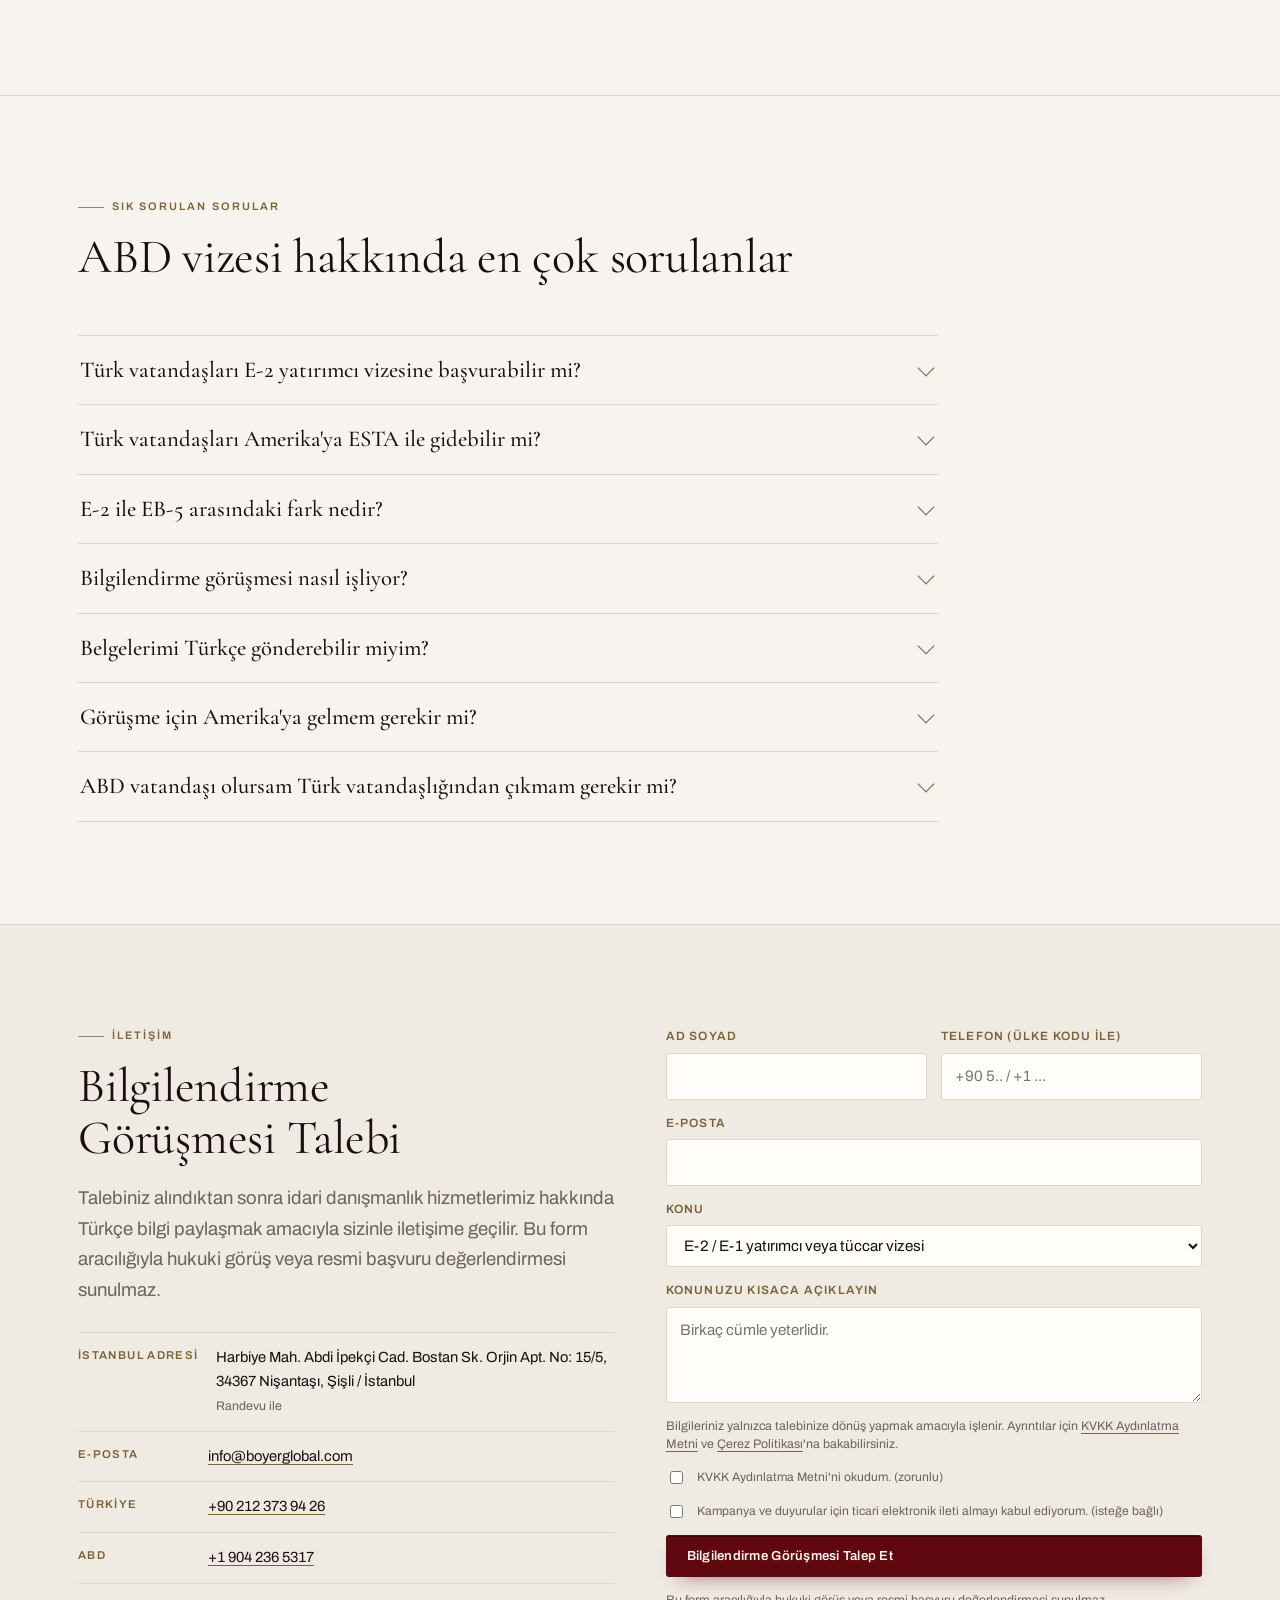
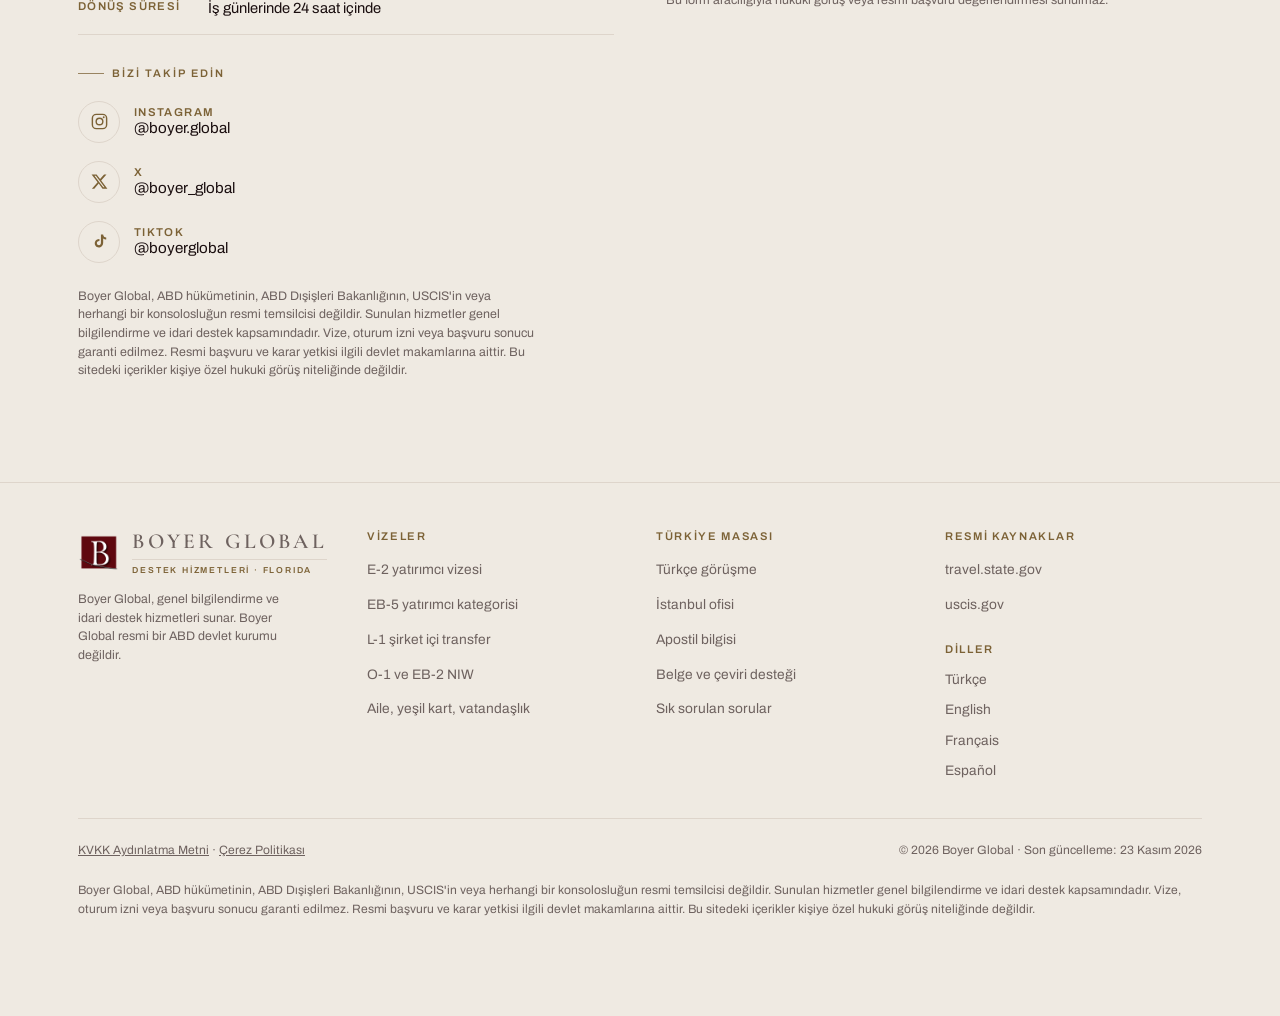
==== commit 2ffbdf39: "Formdan iki onay kutusunu kaldır, KVKK metnini uyarla" ====
--- a/index.html
+++ b/index.html
@@ -1676,14 +1676,6 @@
             <span data-en="I have read the KVKK Information Notice. (required)">KVKK Aydınlatma Metni'ni okudum. (zorunlu)</span>
           </label>
           <label class="consent">
-            <input type="checkbox" name="yurtdisi" required aria-required="true">
-            <span data-en="I give my explicit consent to my details being transferred to the form service provider in the US (Formspree) so that my request can be delivered. (required to send via the form; you can also reach us by email or phone)">Talebimin iletilebilmesi için bilgilerimin ABD'deki form hizmet sağlayıcısına (Formspree) aktarılmasına açık rıza veriyorum. (form ile gönderim için zorunlu; dilerseniz bize e-posta veya telefonla da ulaşabilirsiniz)</span>
-          </label>
-          <label class="consent">
-            <input type="checkbox" name="sms">
-            <span data-en="I would like to receive appointment and service updates.">Randevu ve hizmet bilgilendirmelerini almak istiyorum.</span>
-          </label>
-          <label class="consent">
             <input type="checkbox" name="ticari">
             <span data-en="I consent to receiving commercial electronic messages (campaigns and announcements). (optional)">Kampanya ve duyurular için ticari elektronik ileti almayı kabul ediyorum. (isteğe bağlı)</span>
           </label>
@@ -2325,14 +2317,6 @@
         say(T('Lütfen KVKK Aydınlatma Metni kutusunu işaretleyin.', 'Please tick the KVKK Information Notice box.'), true);
         return;
       }
-      var yd = f.elements.yurtdisi;
-      if (yd && !yd.checked) {
-        yd.setAttribute('aria-invalid', 'true');
-        yd.focus();
-        say(T('Form ile gönderim için yurt dışı aktarım onayı gerekir. Onay vermek istemezseniz bize ' + (CFG.email || 'e-posta') + ' adresinden veya telefonla ulaşabilirsiniz.',
-              'Sending via the form requires the transfer consent. If you prefer not to give it, contact us at ' + (CFG.email || 'our email') + ' or by phone.'), true);
-        return;
-      }
       /* bot tuzağı: görünmez alan doluysa sessizce "başarılı" de */
       if (f.elements.website && f.elements.website.value) {
         say(T('Teşekkürler.', 'Thank you.')); f.reset(); return;
@@ -2357,8 +2341,6 @@
         payload.set('Konu', konu || '-');
         payload.set('Mesaj', f.elements.msg.value.trim() || '-');
         payload.set('KVKK aydınlatma', 'Okundu');
-        payload.set('Yurt dışı aktarım açık rızası', 'Evet');
-        payload.set('Randevu/hizmet bilgilendirme izni', f.elements.sms && f.elements.sms.checked ? 'Evet' : 'Hayır');
         payload.set('Ticari ileti izni', f.elements.ticari && f.elements.ticari.checked ? 'Evet' : 'Hayır');
         fetch(CFG.formEndpoint, { method: 'POST', body: payload.toString(), headers: { 'Content-Type': 'application/x-www-form-urlencoded', 'Accept': 'application/json' } })
           .then(function (r) {
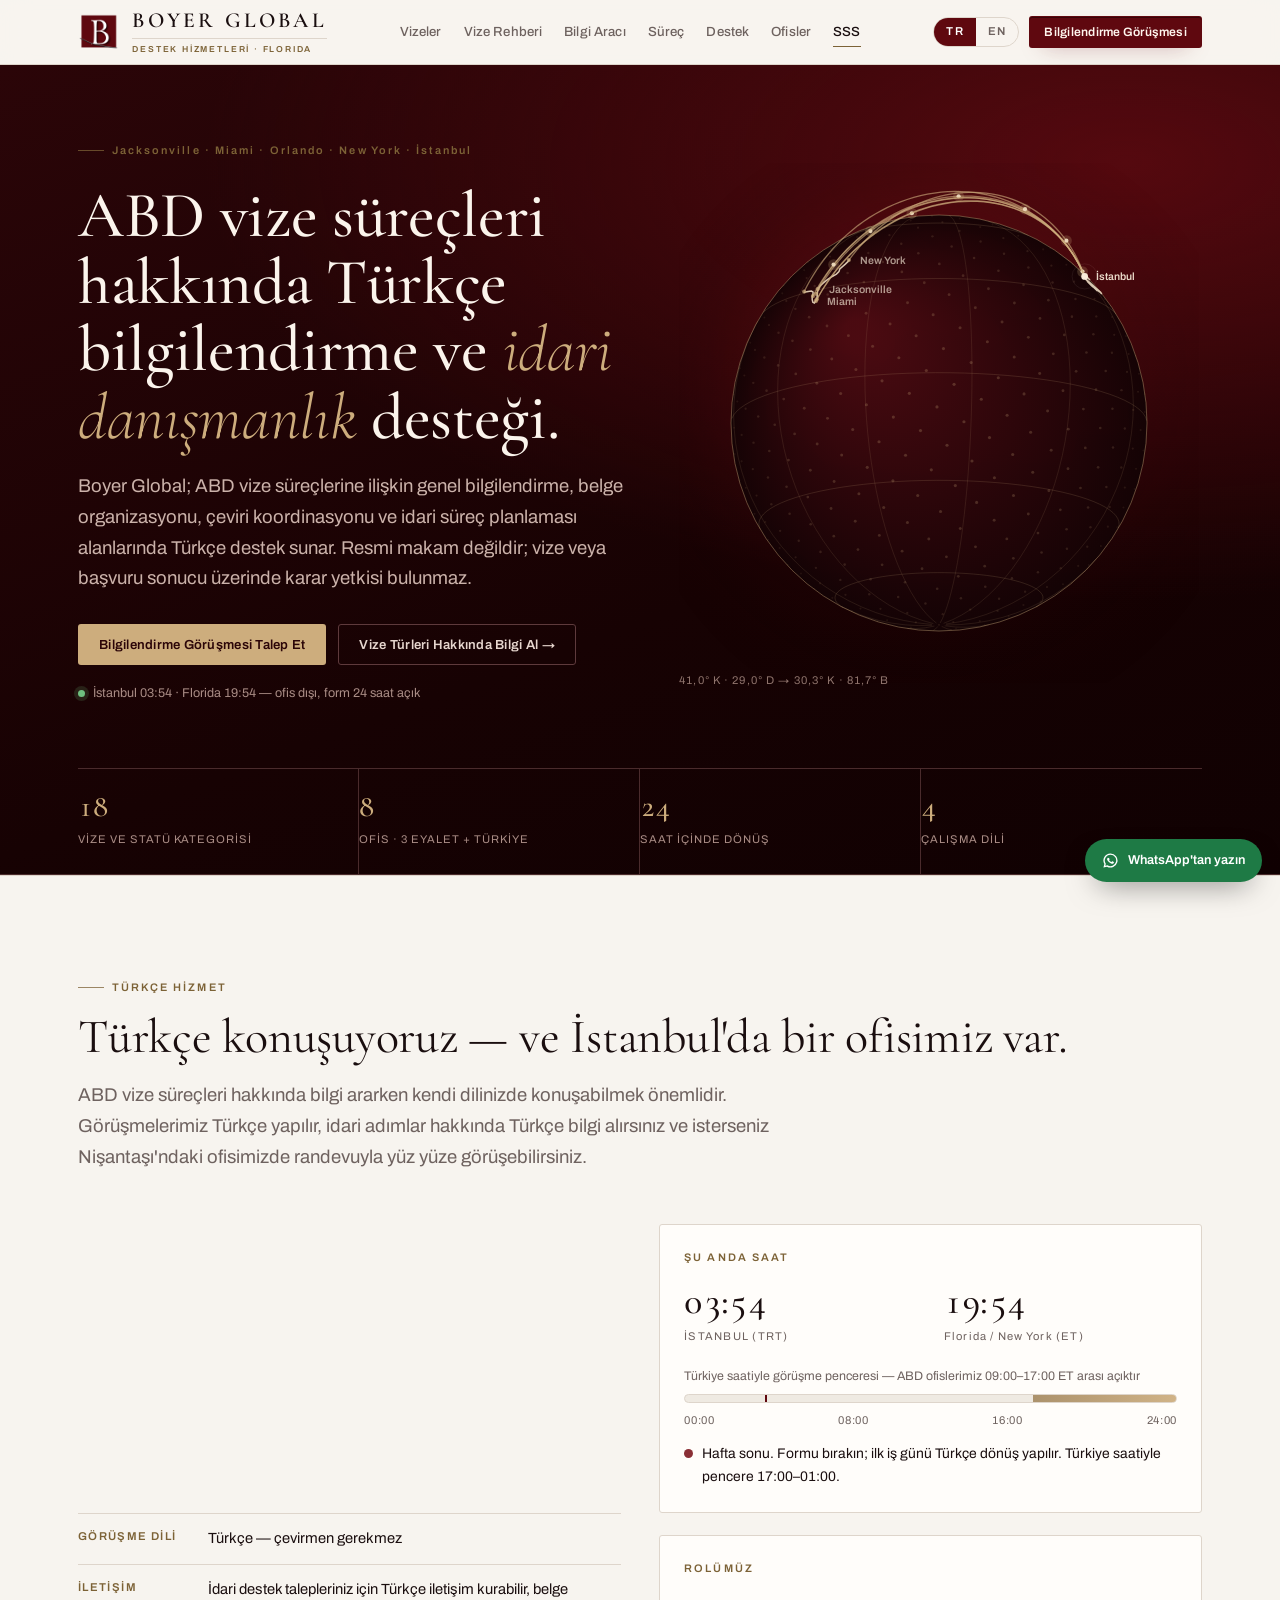
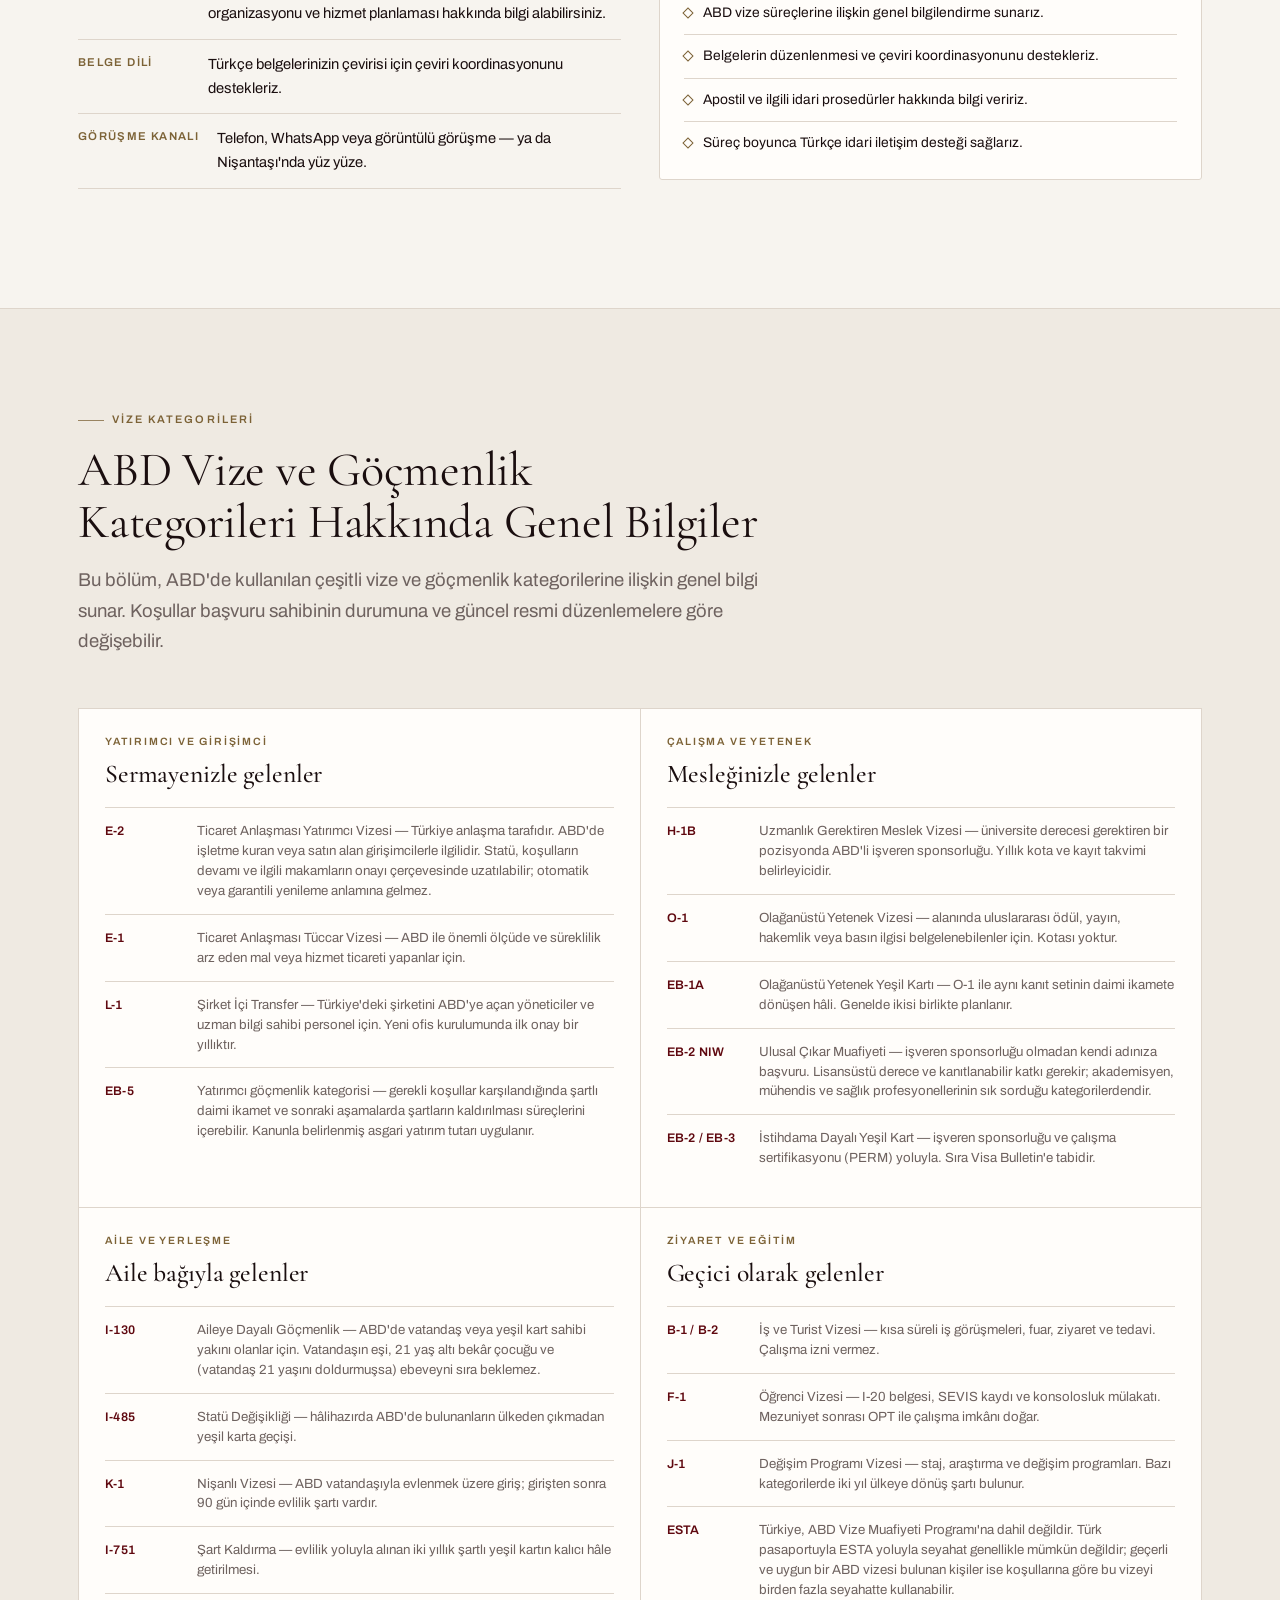
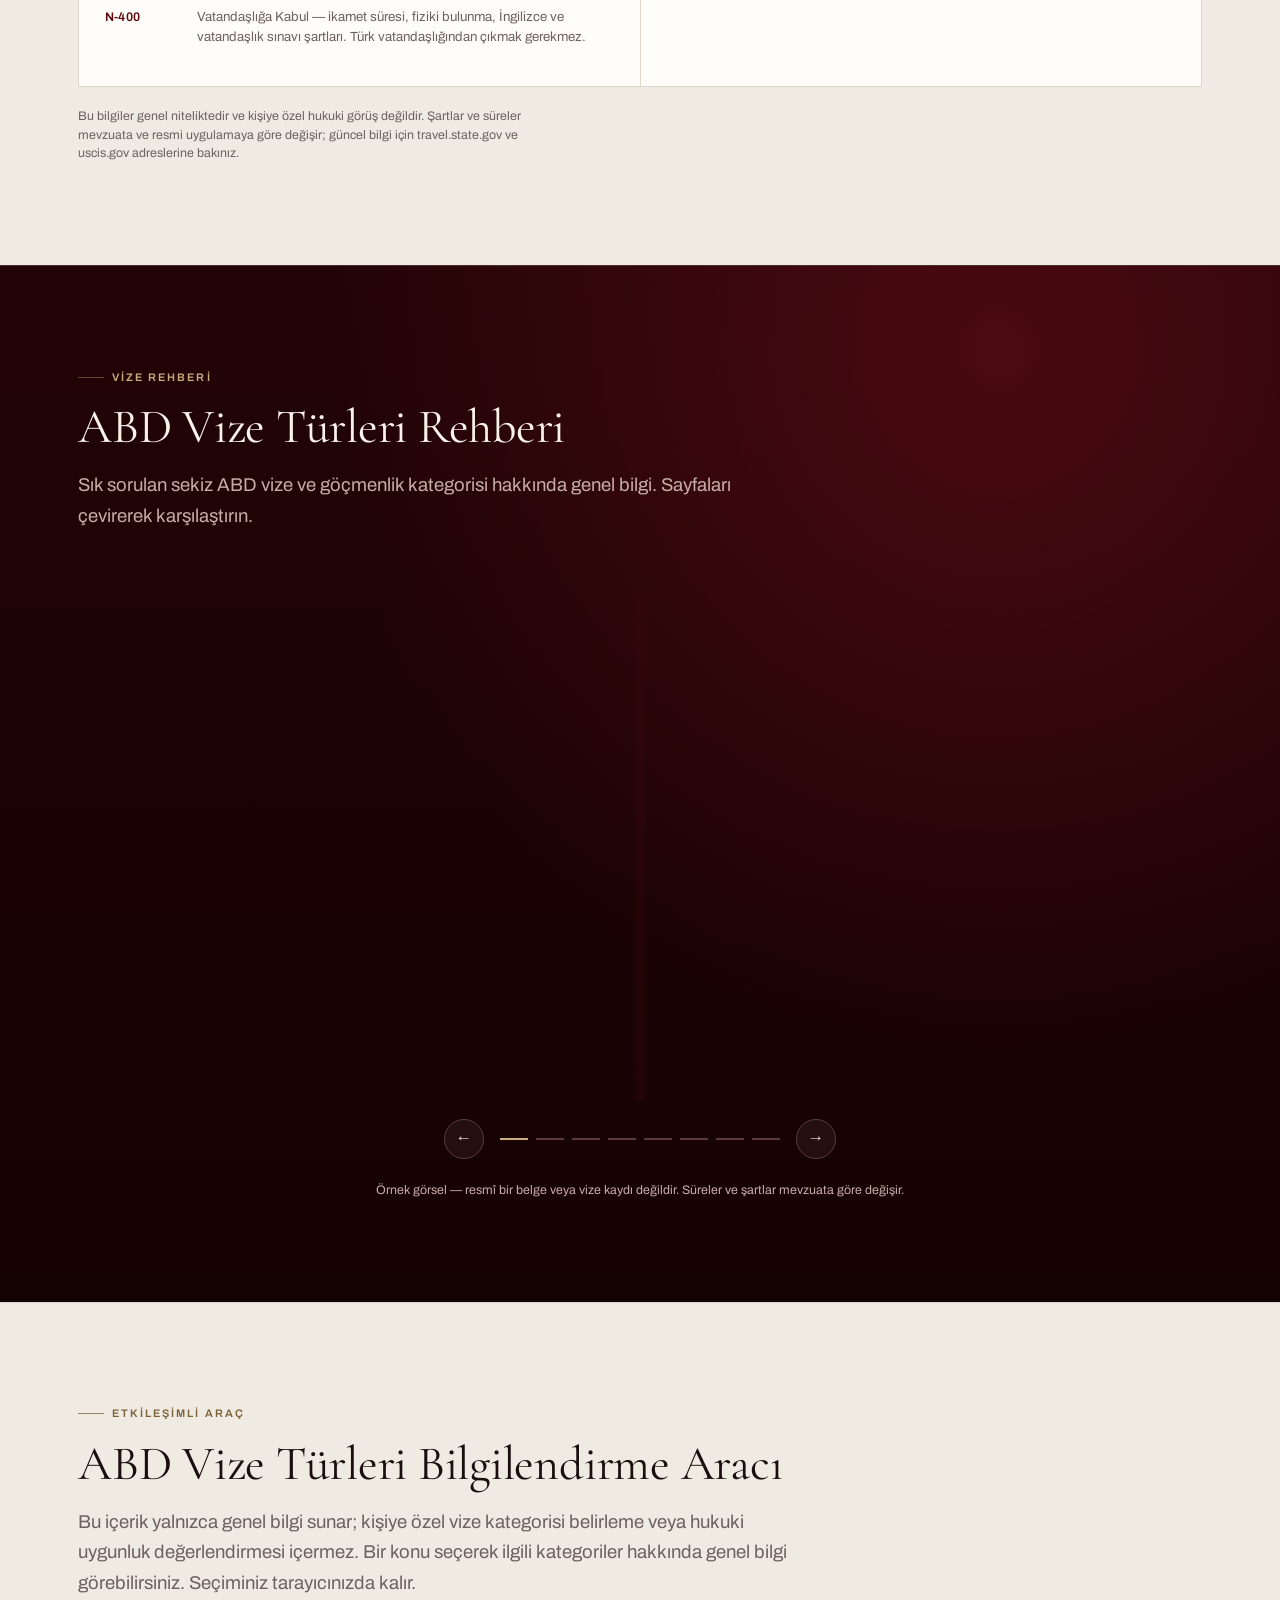
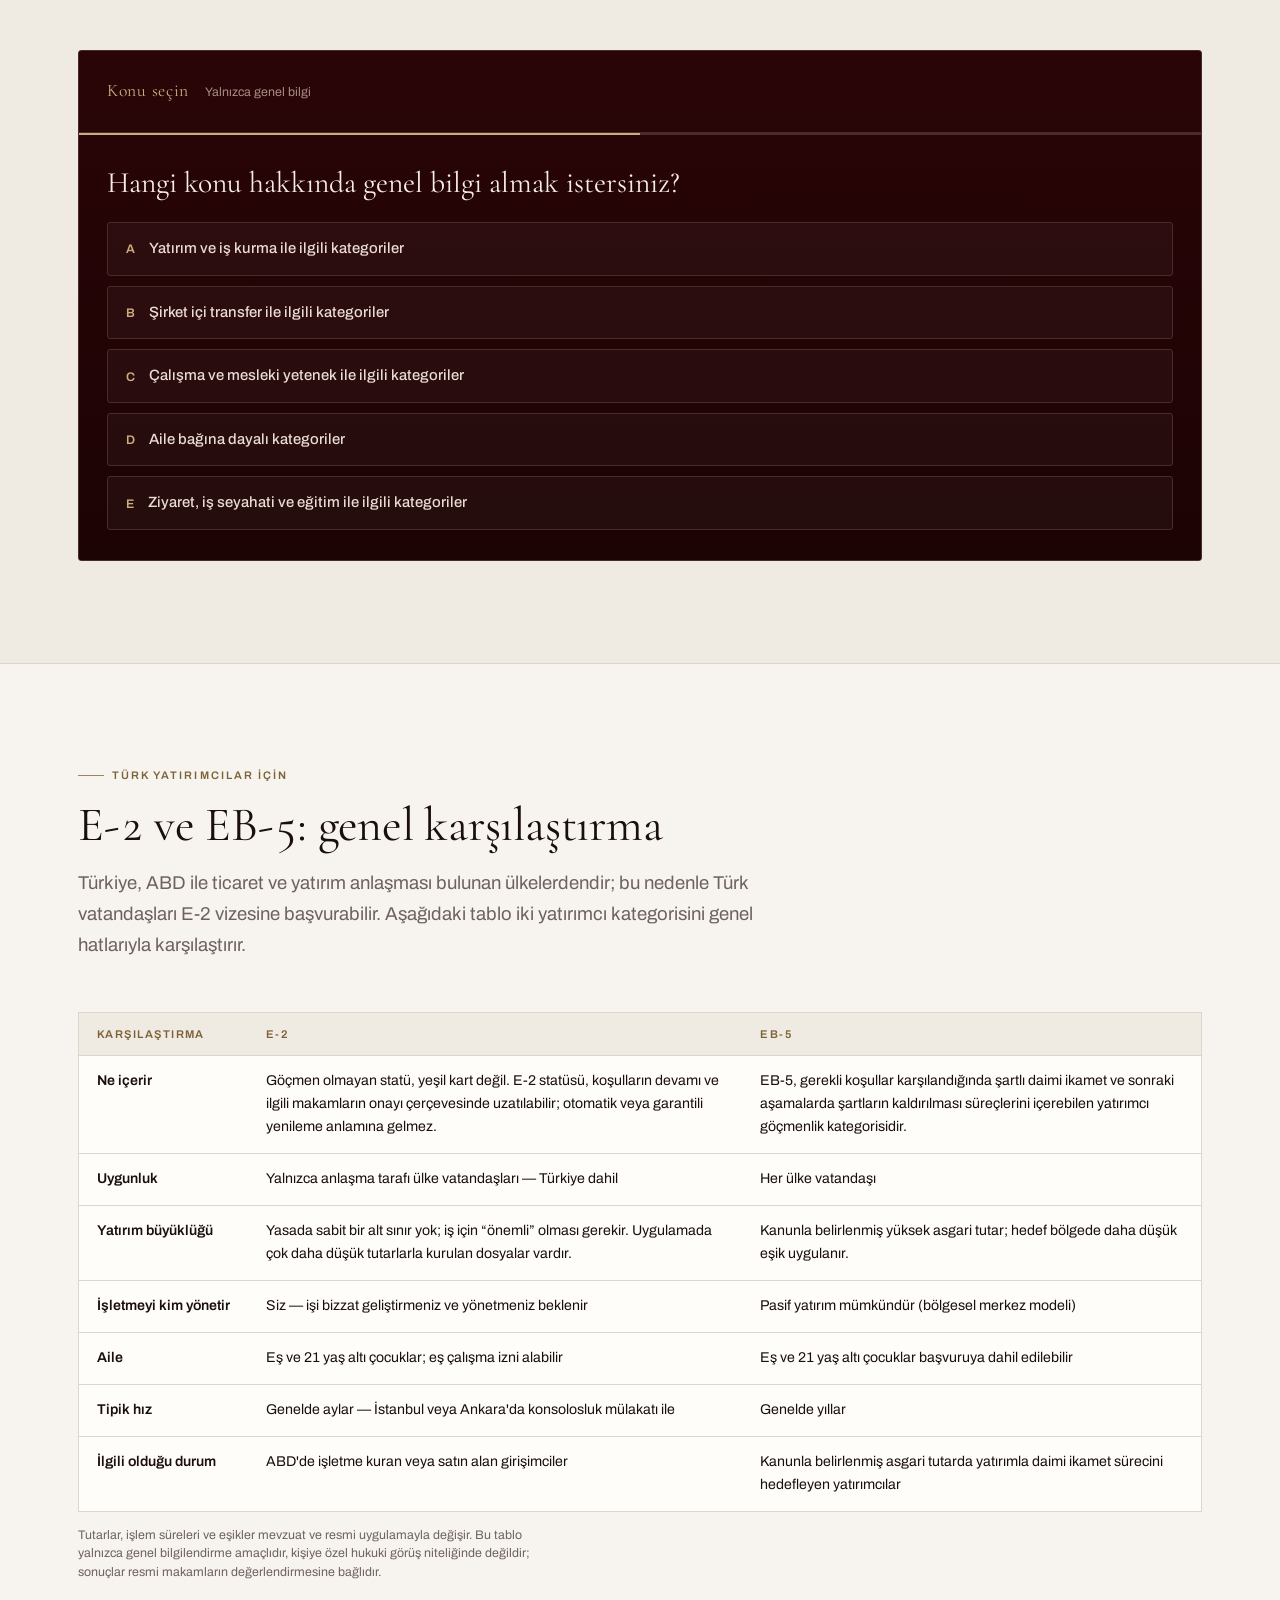
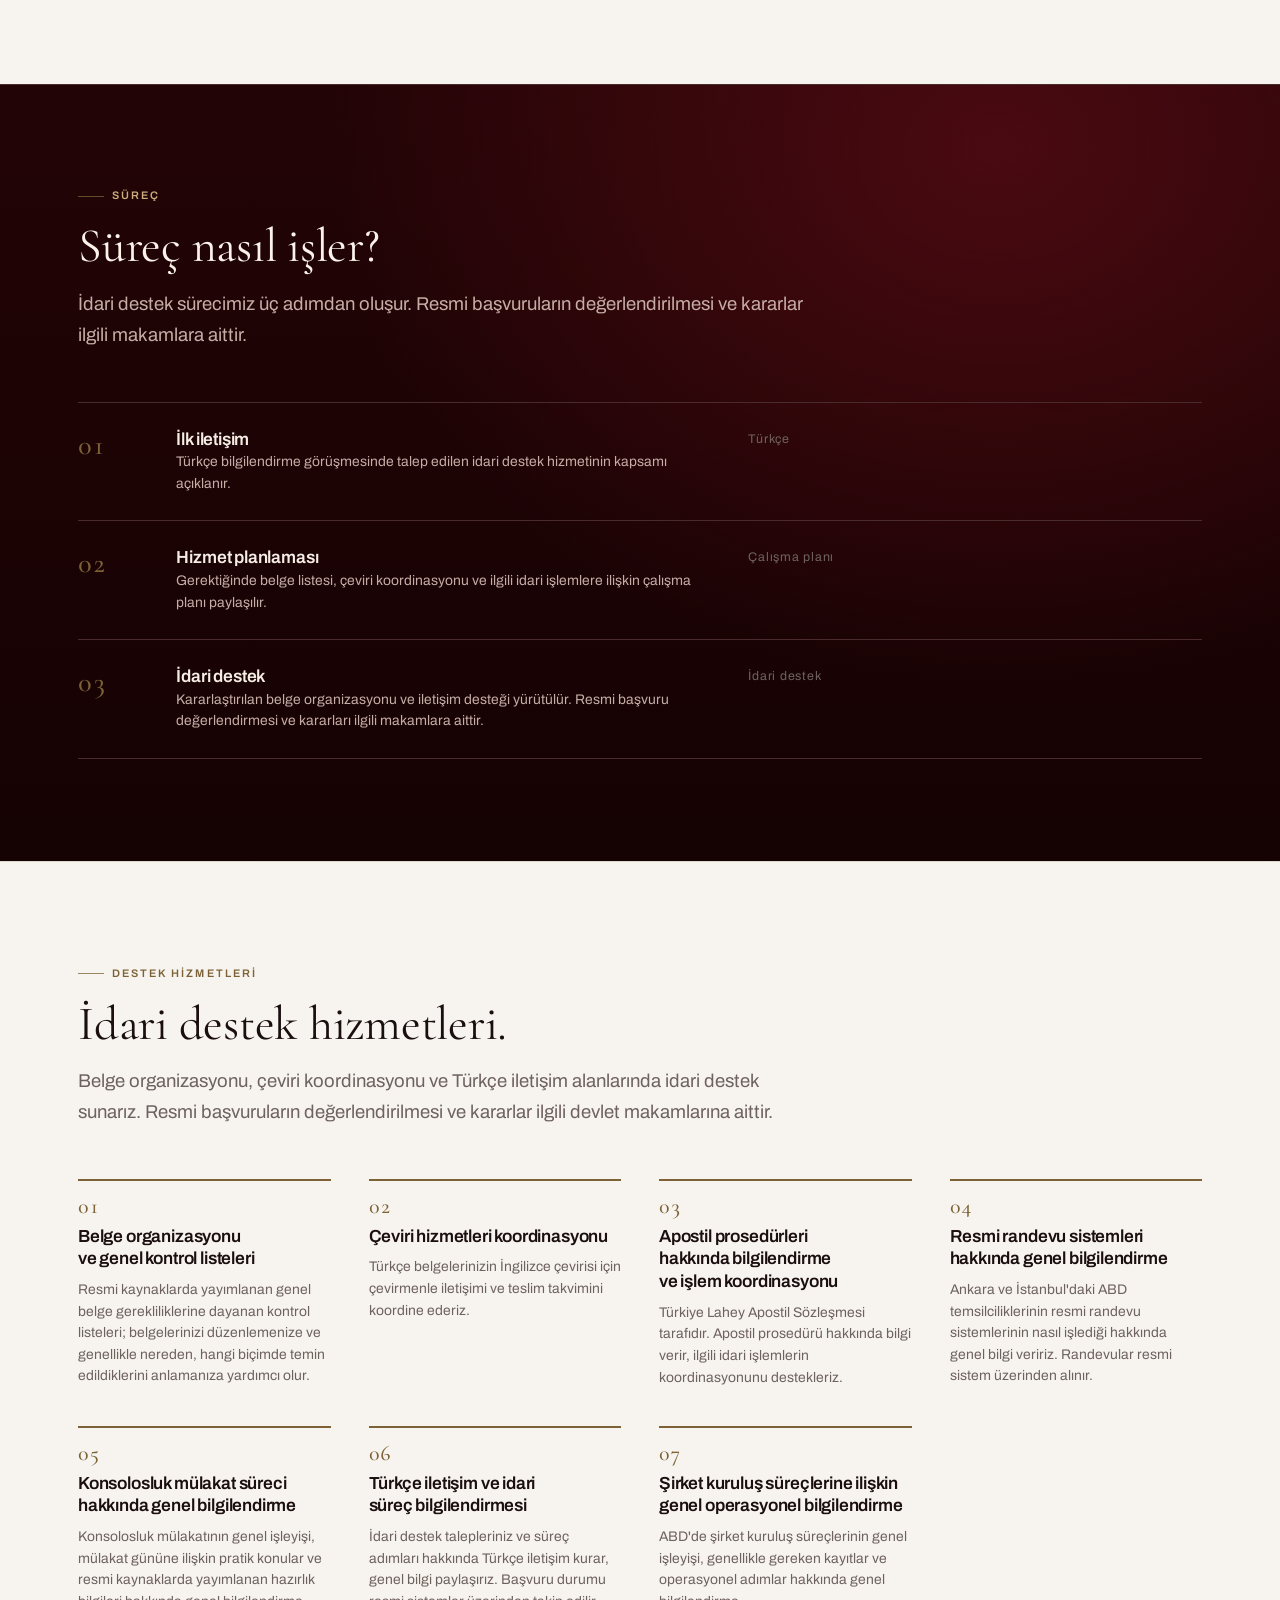
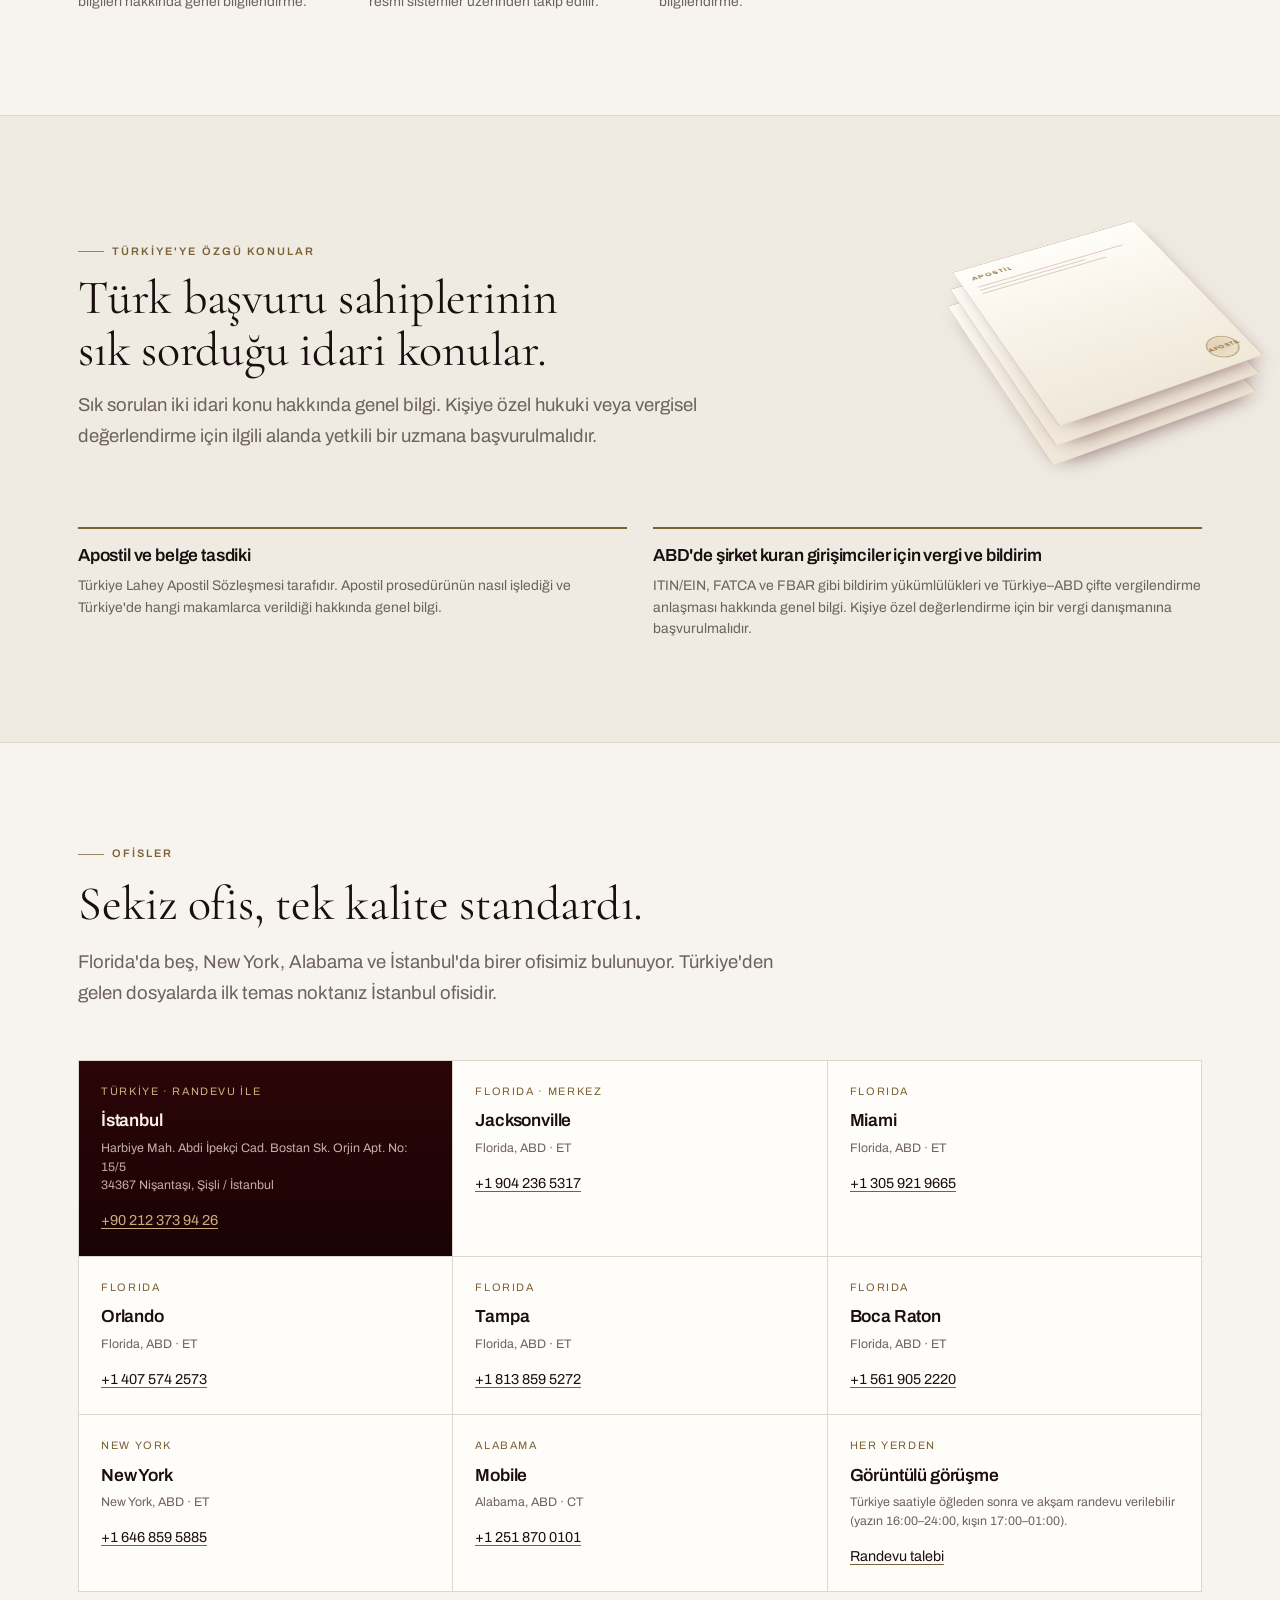
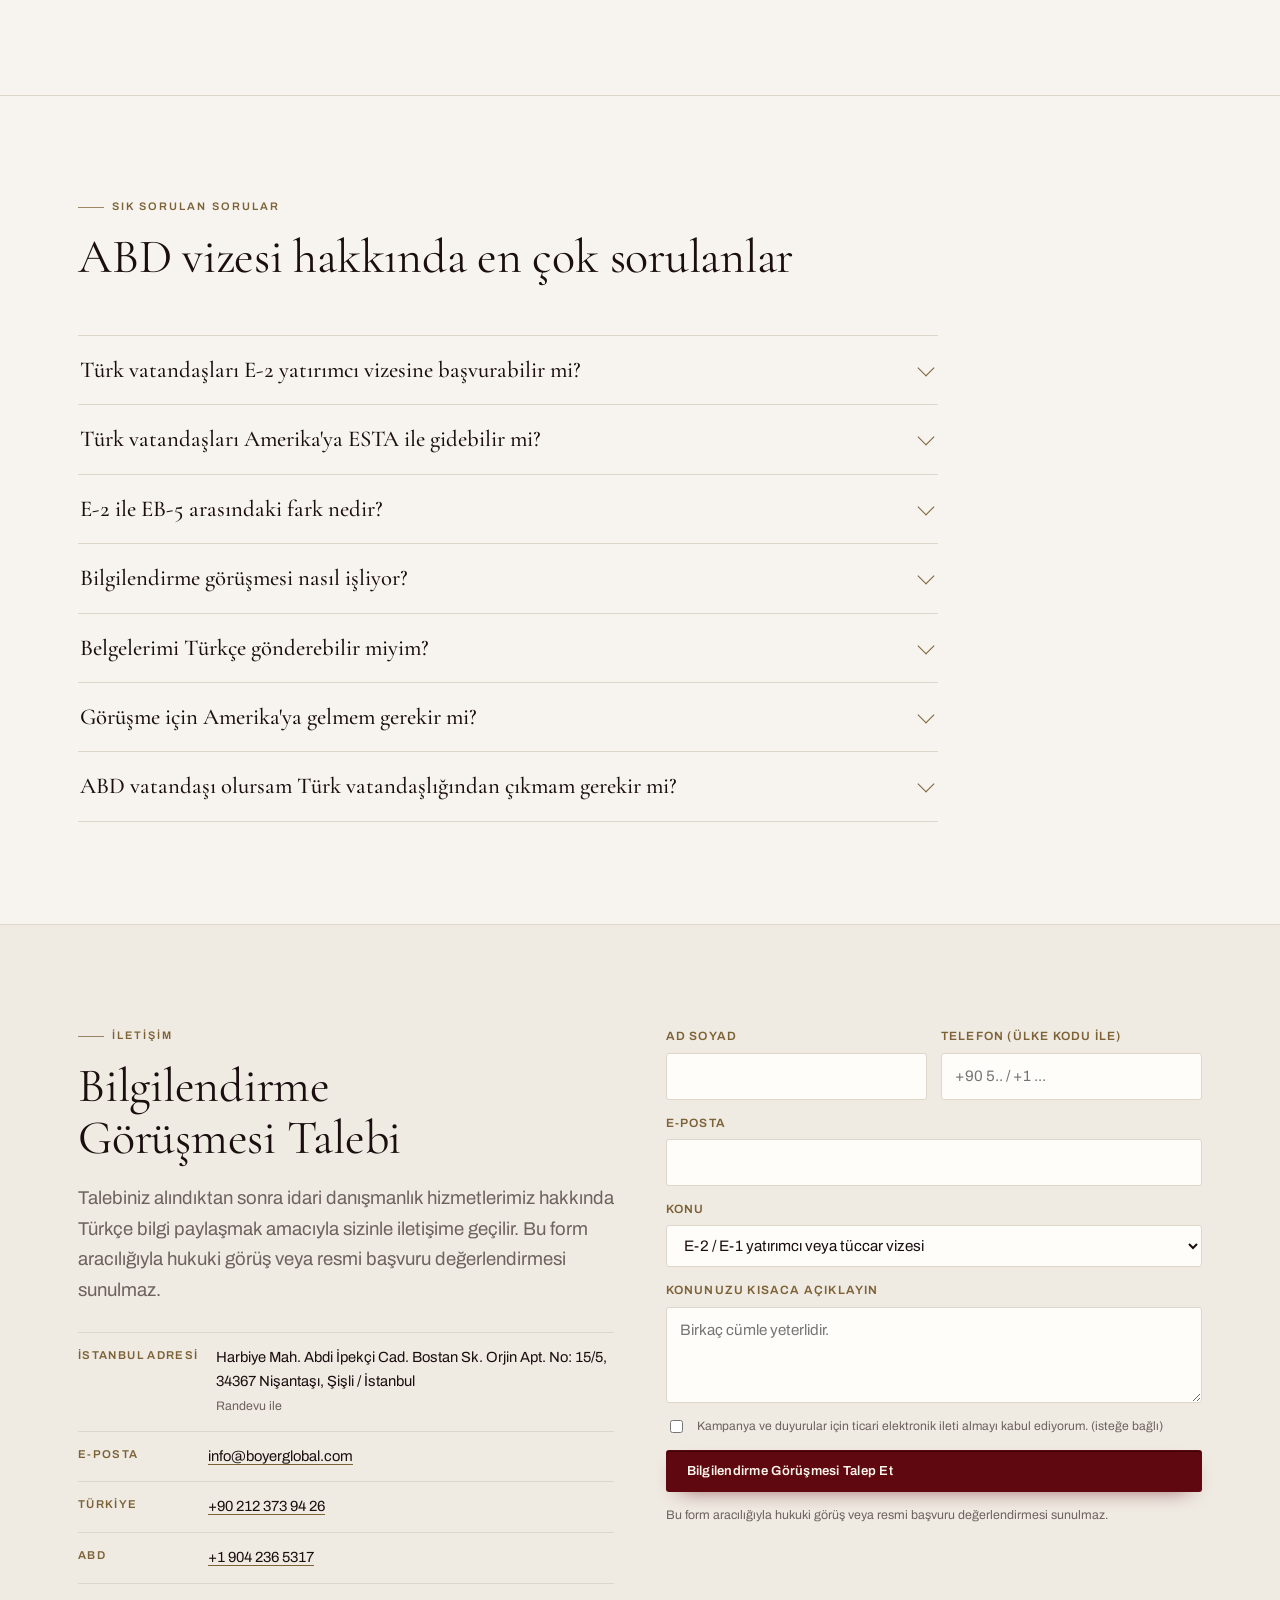
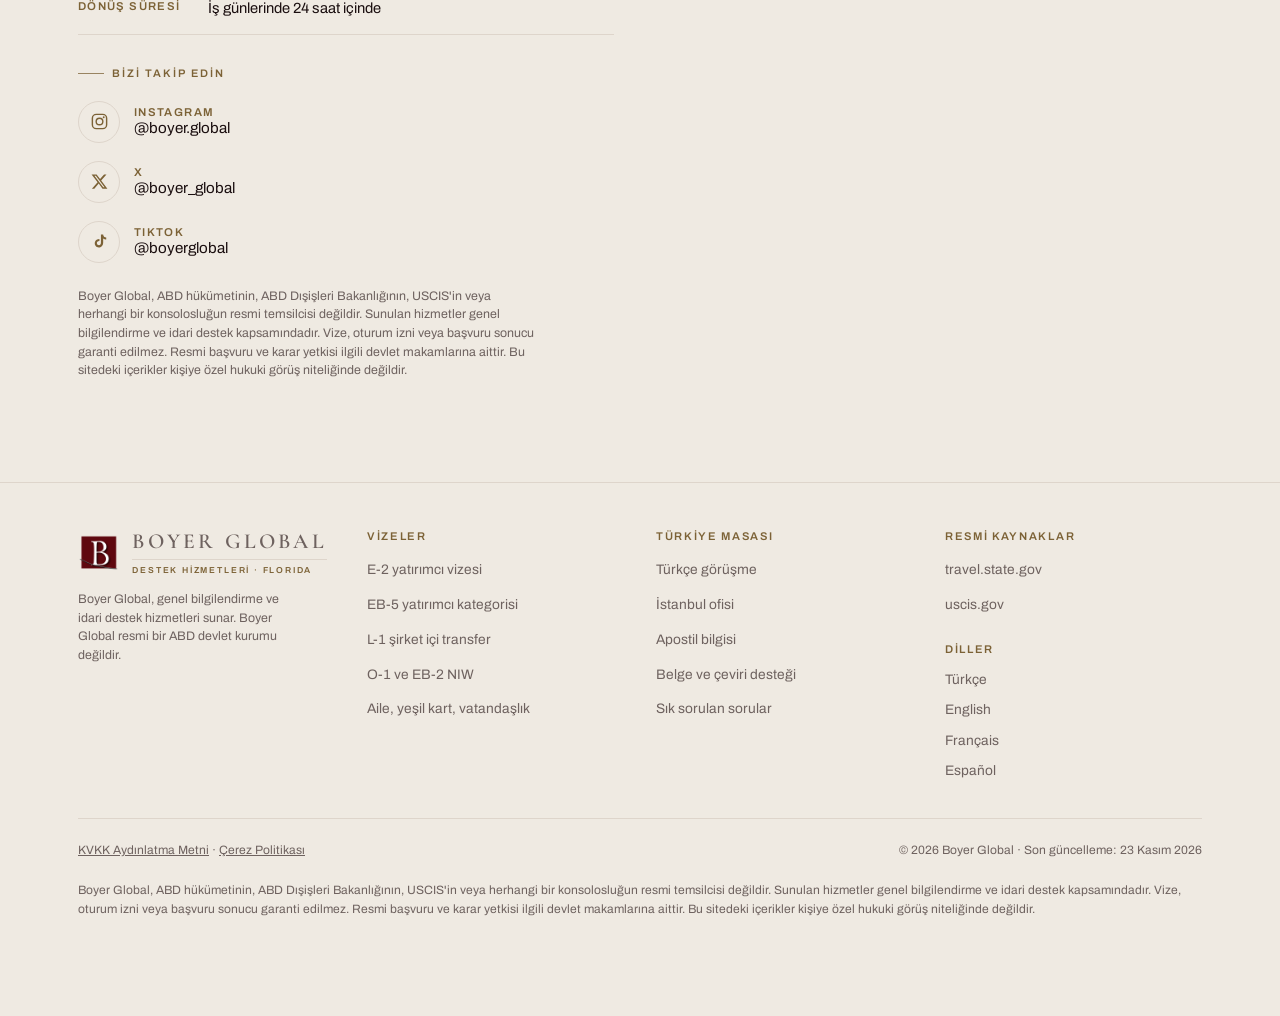
==== commit c1085f8b: "KVKK bağlantıları yalnızca footer'da" ====
--- a/index.html
+++ b/index.html
@@ -1670,11 +1670,6 @@
             </select>
           </label>
           <label><span data-en="Briefly describe the matter">Konunuzu kısaca açıklayın</span><textarea name="msg" placeholder="Birkaç cümle yeterlidir." data-en-placeholder="A few sentences are enough."></textarea></label>
-          <p class="tiny" data-en-html="Your details are processed only to respond to your request. For details see the &lt;a class=&quot;link&quot; href=&quot;kvkk.html&quot;&gt;KVKK Information Notice&lt;/a&gt; and the &lt;a class=&quot;link&quot; href=&quot;cerez-politikasi.html&quot;&gt;Cookie Policy&lt;/a&gt;.">Bilgileriniz yalnızca talebinize dönüş yapmak amacıyla işlenir. Ayrıntılar için <a class="link" href="kvkk.html">KVKK Aydınlatma Metni</a> ve <a class="link" href="cerez-politikasi.html">Çerez Politikası</a>'na bakabilirsiniz.</p>
-          <label class="consent">
-            <input type="checkbox" name="kvkk" required aria-required="true">
-            <span data-en="I have read the KVKK Information Notice. (required)">KVKK Aydınlatma Metni'ni okudum. (zorunlu)</span>
-          </label>
           <label class="consent">
             <input type="checkbox" name="ticari">
             <span data-en="I consent to receiving commercial electronic messages (campaigns and announcements). (optional)">Kampanya ve duyurular için ticari elektronik ileti almayı kabul ediyorum. (isteğe bağlı)</span>
@@ -2304,17 +2299,10 @@
       var bad = [];
       if (!name.value.trim()) bad.push(name);
       if (!/^[^\s@]+@[^\s@]+\.[^\s@]+$/.test(email.value.trim())) bad.push(email);
-      var kvkk = f.elements.kvkk;
       bad.forEach(function (i) { i.setAttribute('aria-invalid', 'true'); });
       if (bad.length) {
         bad[0].focus();
         say(T('Lütfen adınızı ve geçerli bir e-posta adresi yazın.', 'Please enter your name and a valid email address.'), true);
-        return;
-      }
-      if (kvkk && !kvkk.checked) {
-        kvkk.setAttribute('aria-invalid', 'true');
-        kvkk.focus();
-        say(T('Lütfen KVKK Aydınlatma Metni kutusunu işaretleyin.', 'Please tick the KVKK Information Notice box.'), true);
         return;
       }
       /* bot tuzağı: görünmez alan doluysa sessizce "başarılı" de */
@@ -2340,7 +2328,6 @@
         payload.set('E-posta', email.value.trim());
         payload.set('Konu', konu || '-');
         payload.set('Mesaj', f.elements.msg.value.trim() || '-');
-        payload.set('KVKK aydınlatma', 'Okundu');
         payload.set('Ticari ileti izni', f.elements.ticari && f.elements.ticari.checked ? 'Evet' : 'Hayır');
         fetch(CFG.formEndpoint, { method: 'POST', body: payload.toString(), headers: { 'Content-Type': 'application/x-www-form-urlencoded', 'Accept': 'application/json' } })
           .then(function (r) {
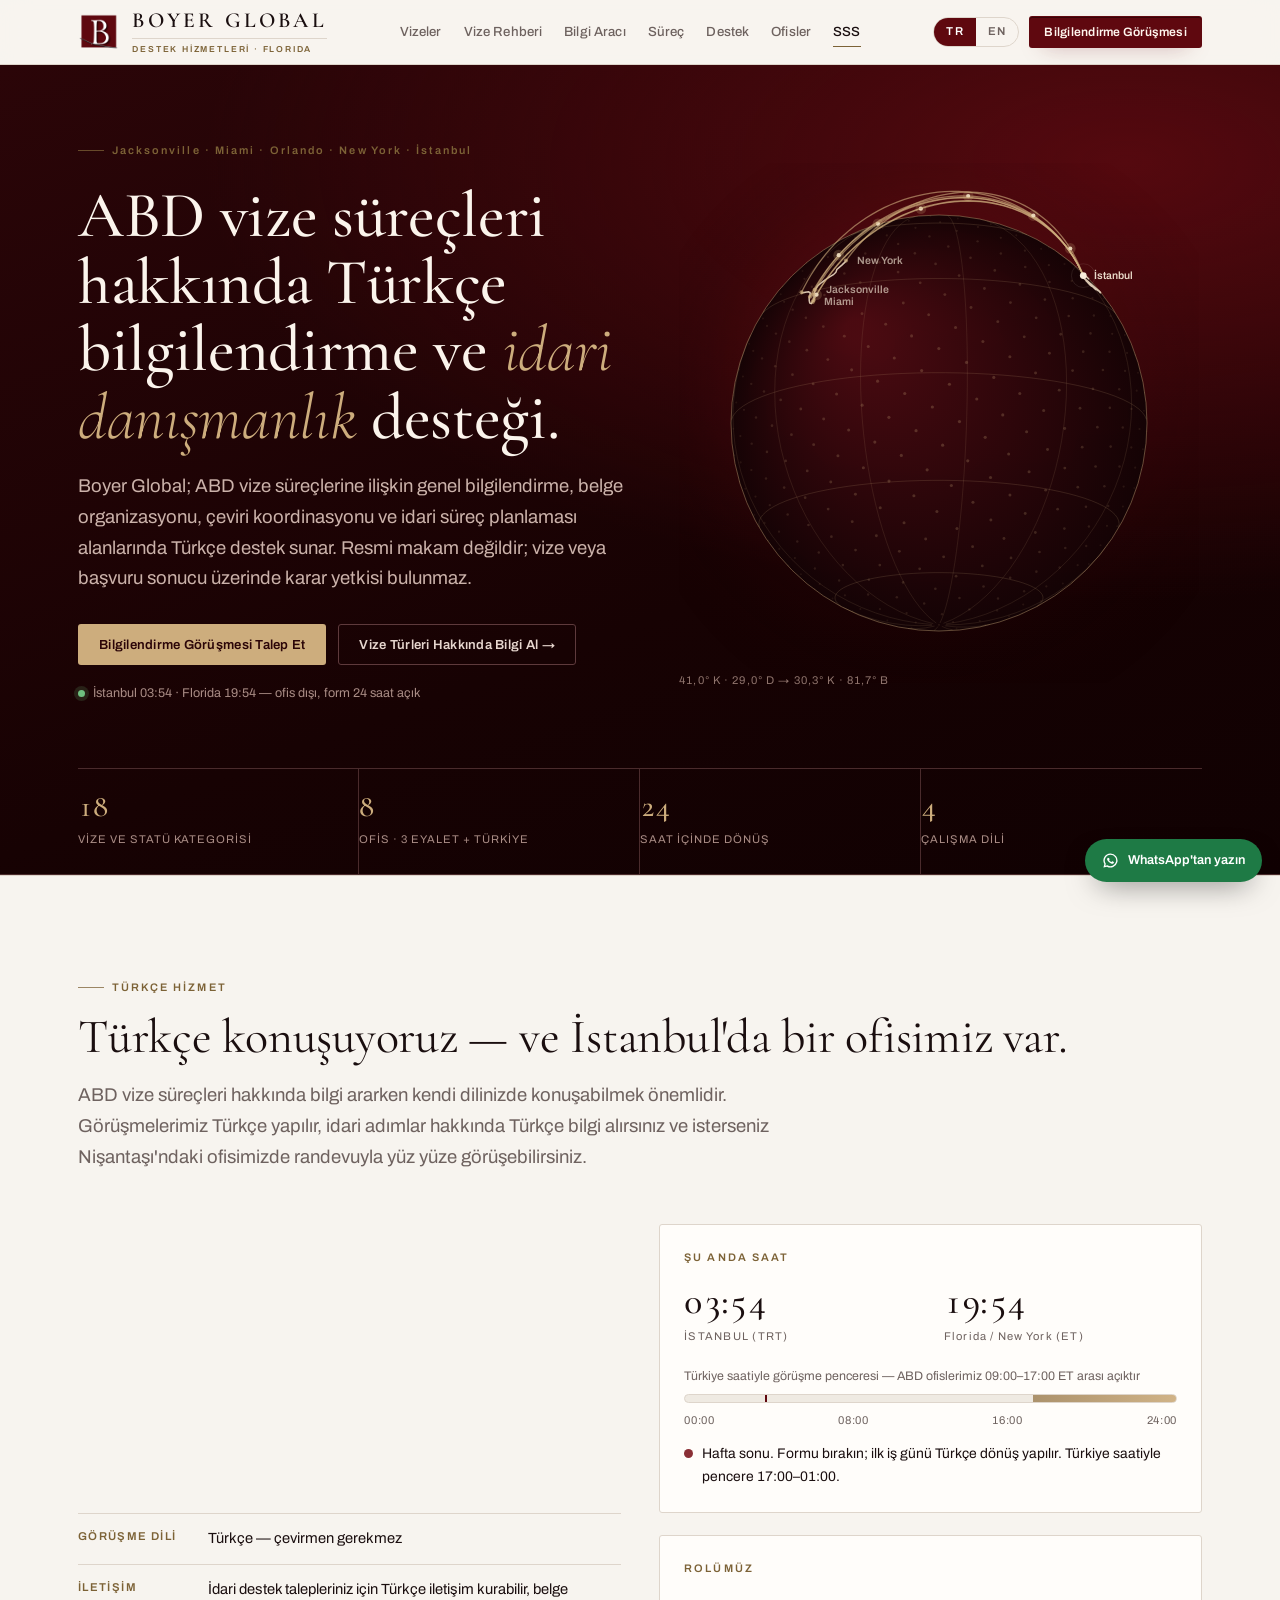
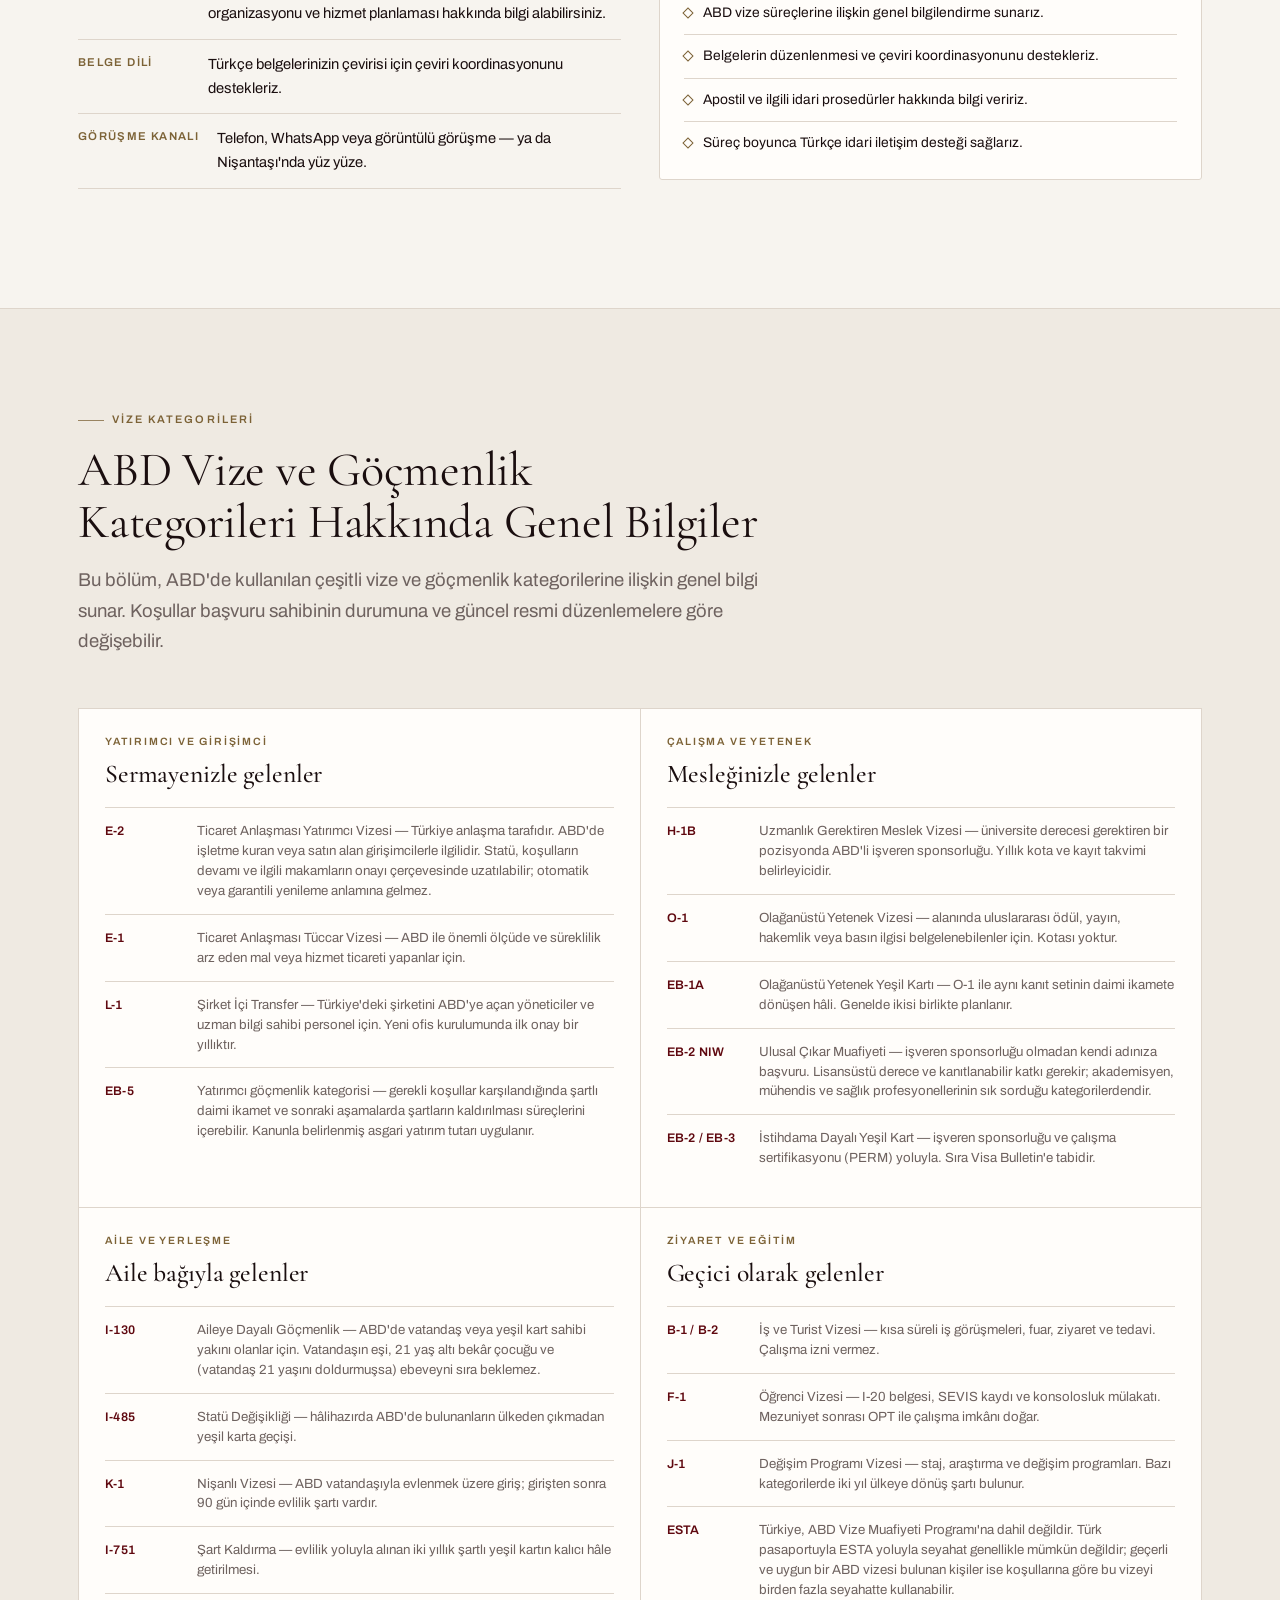
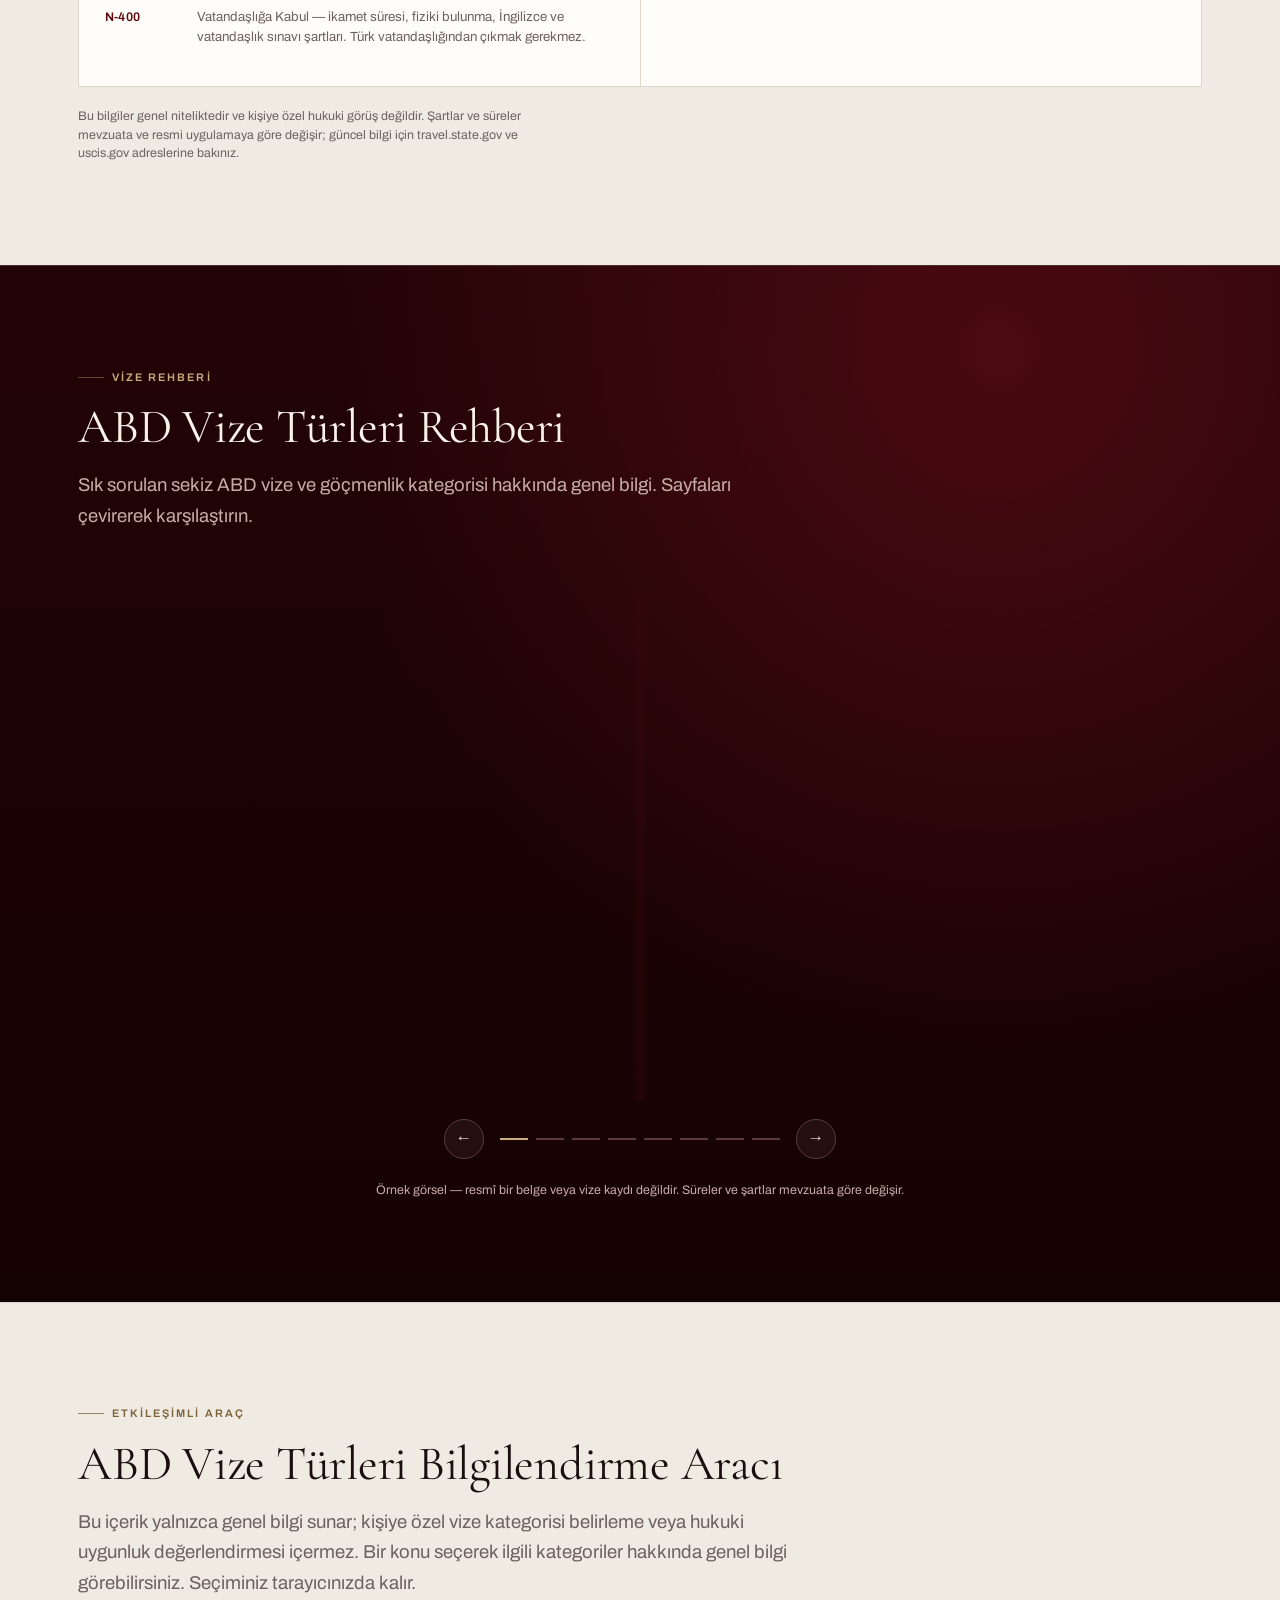
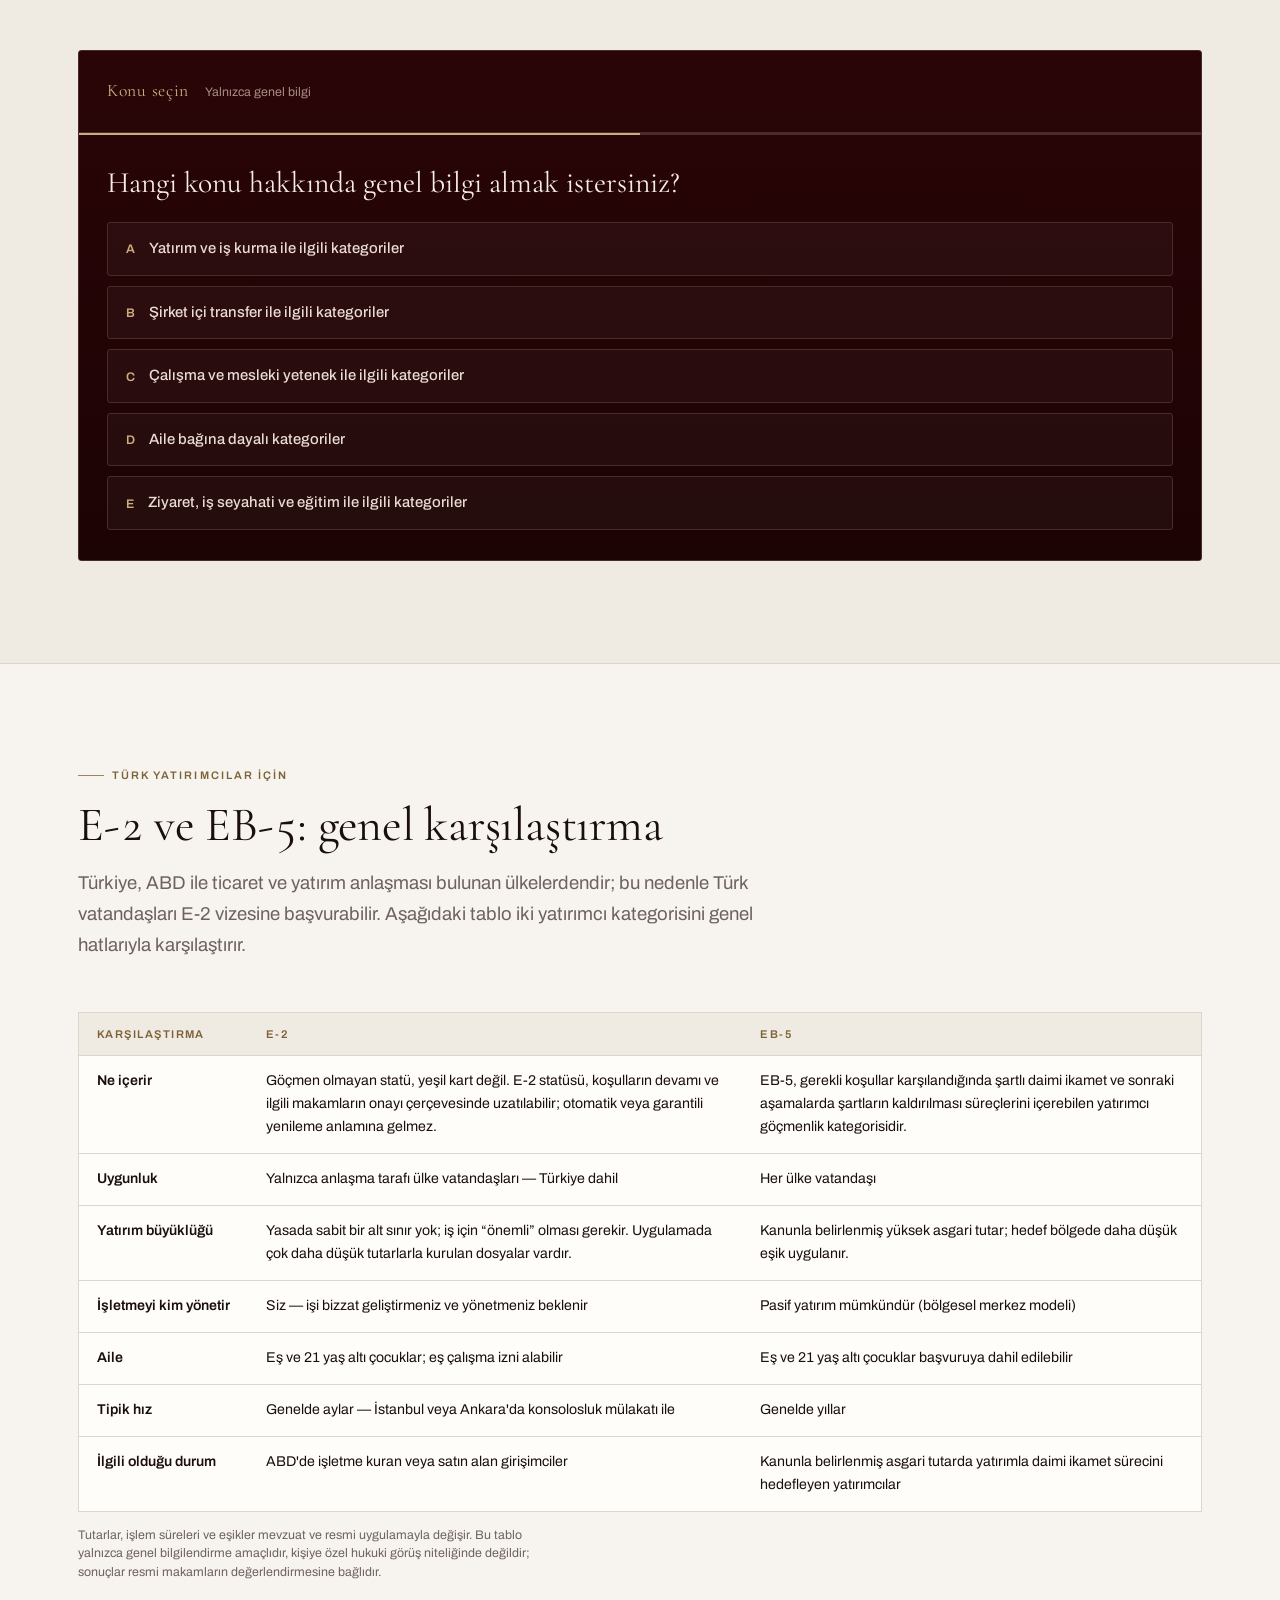
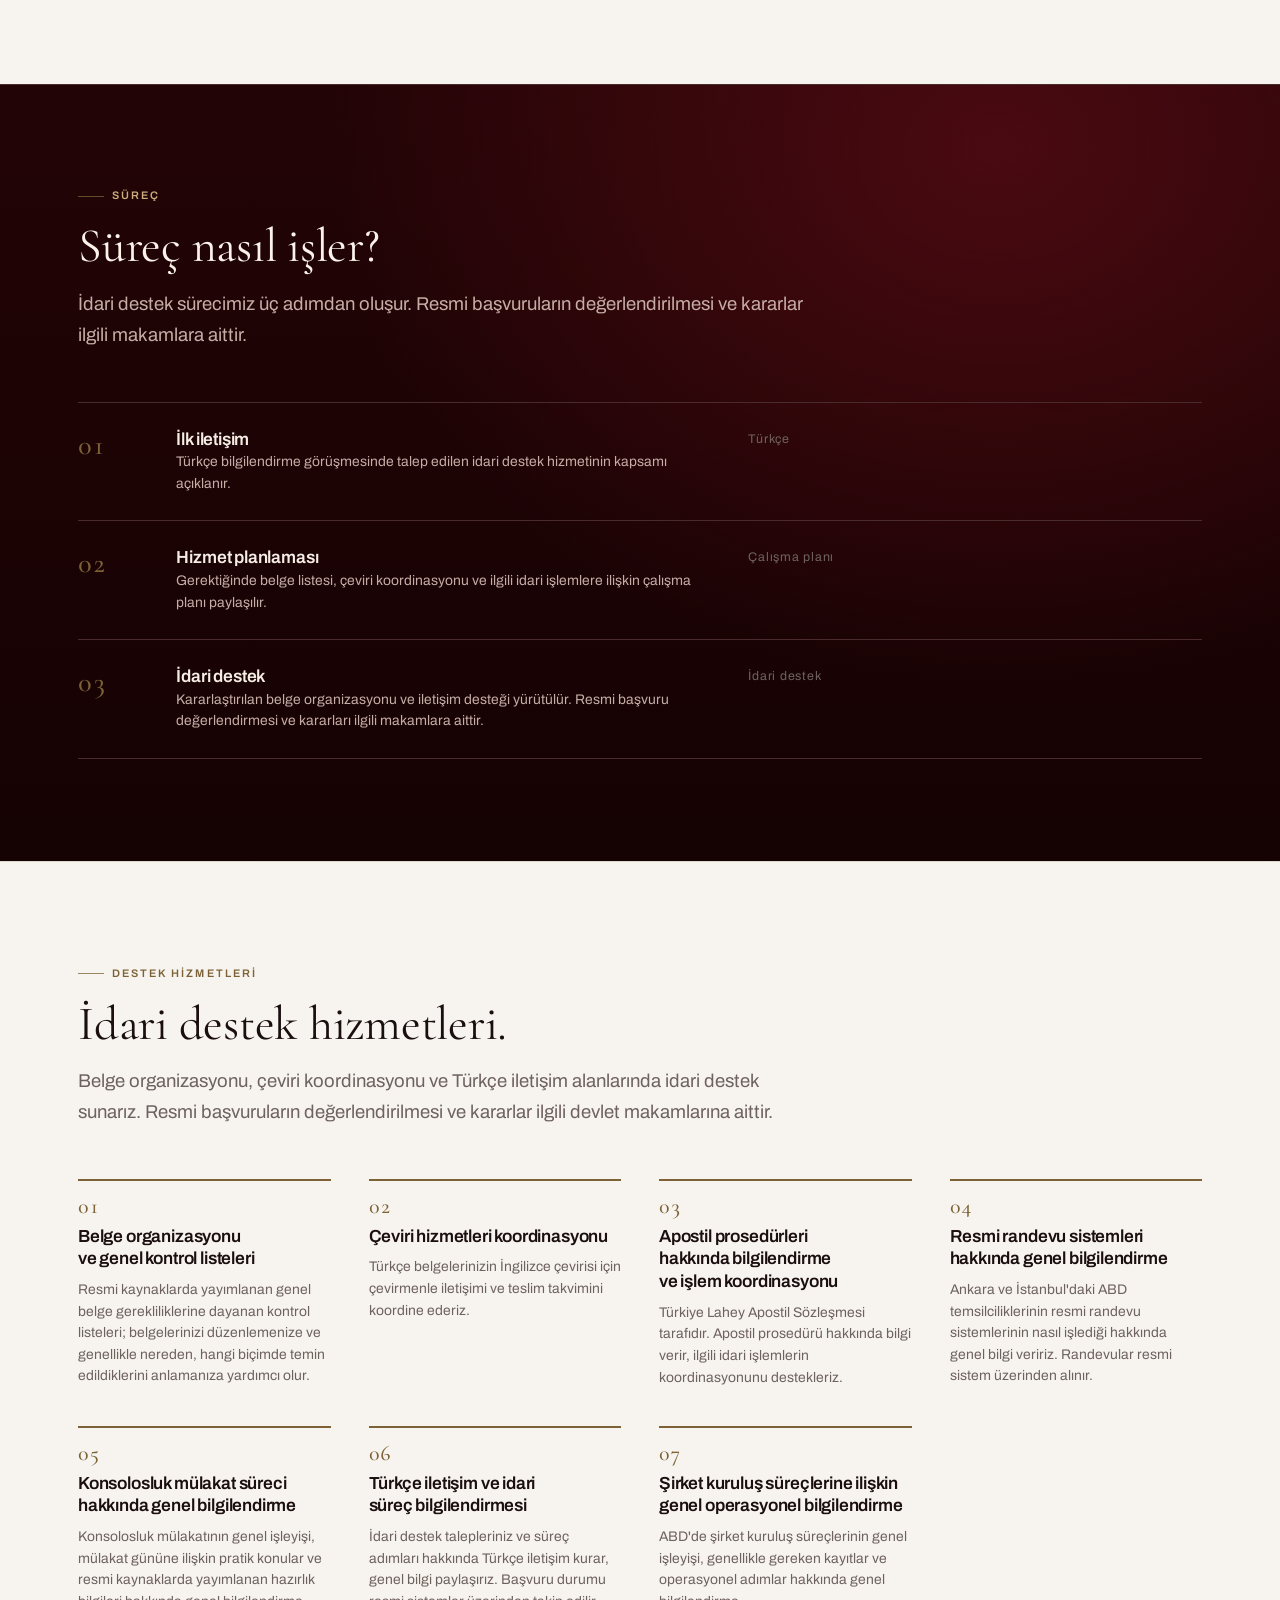
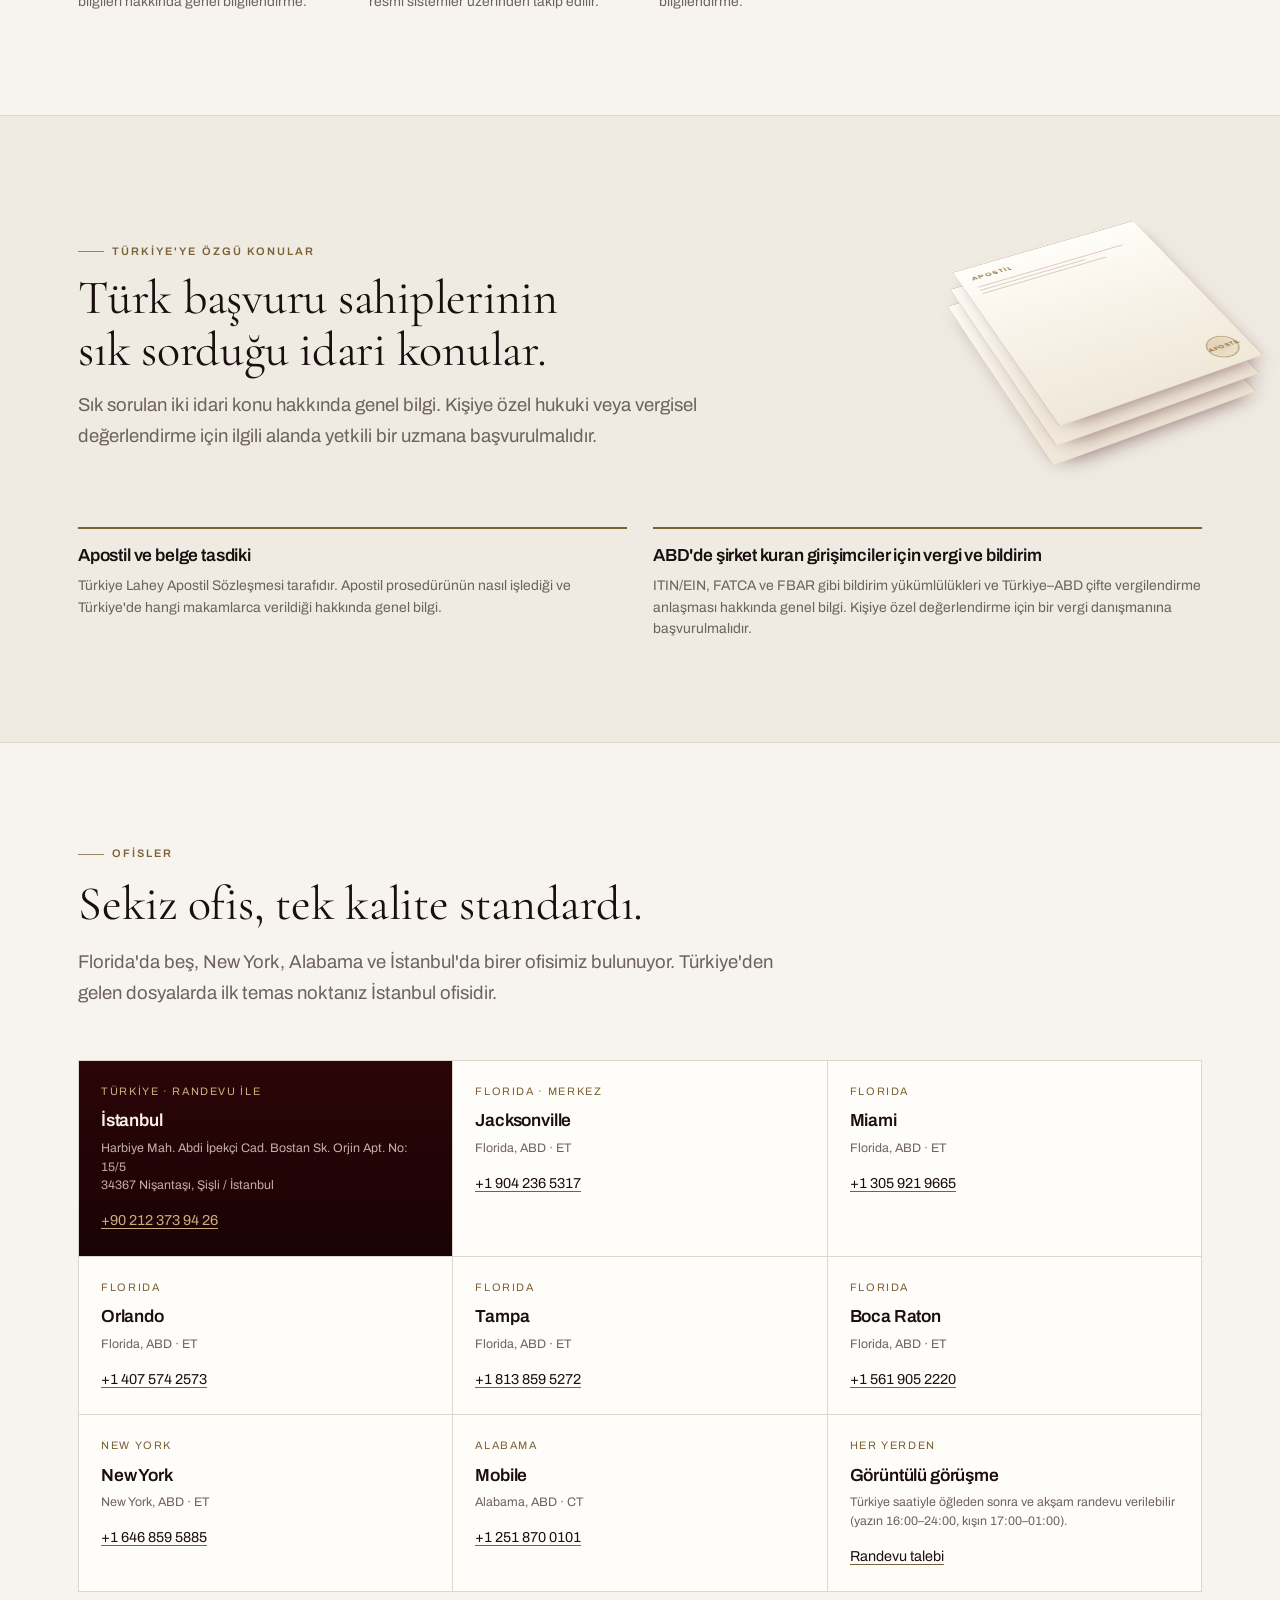
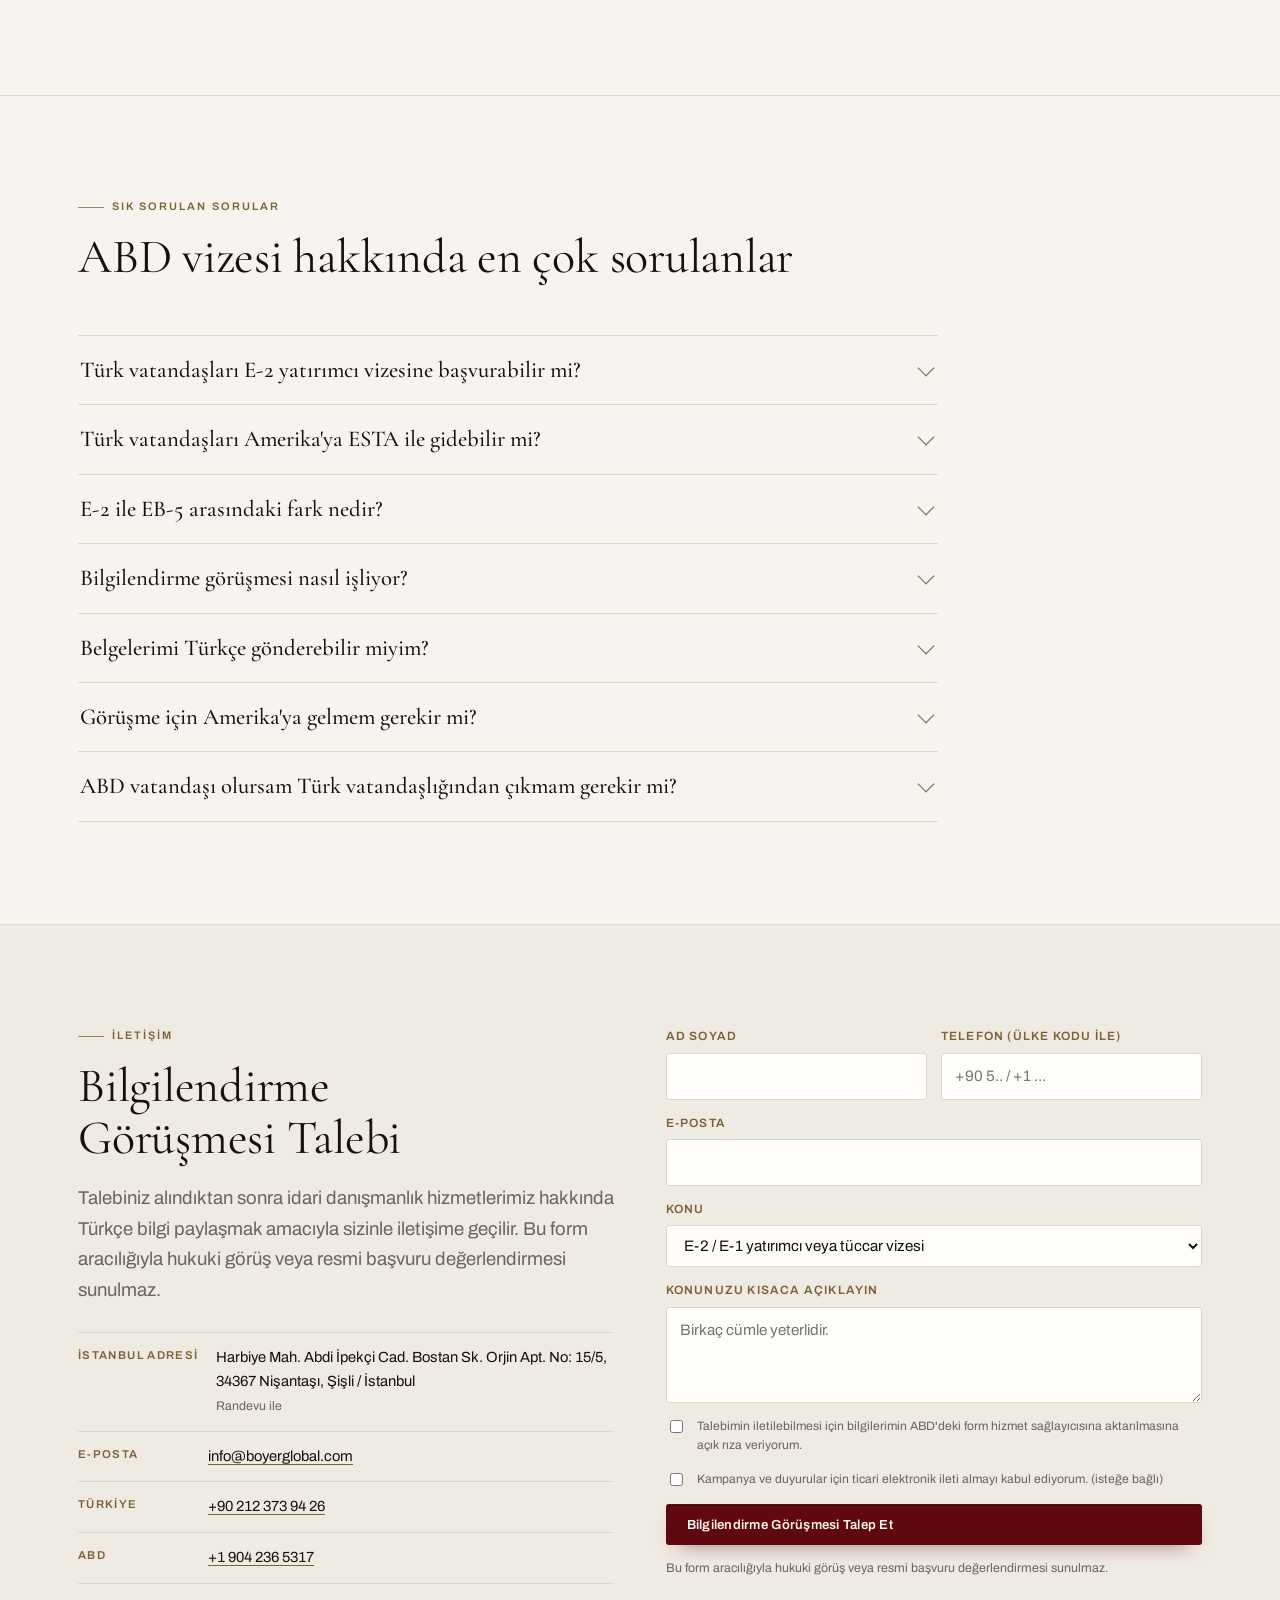
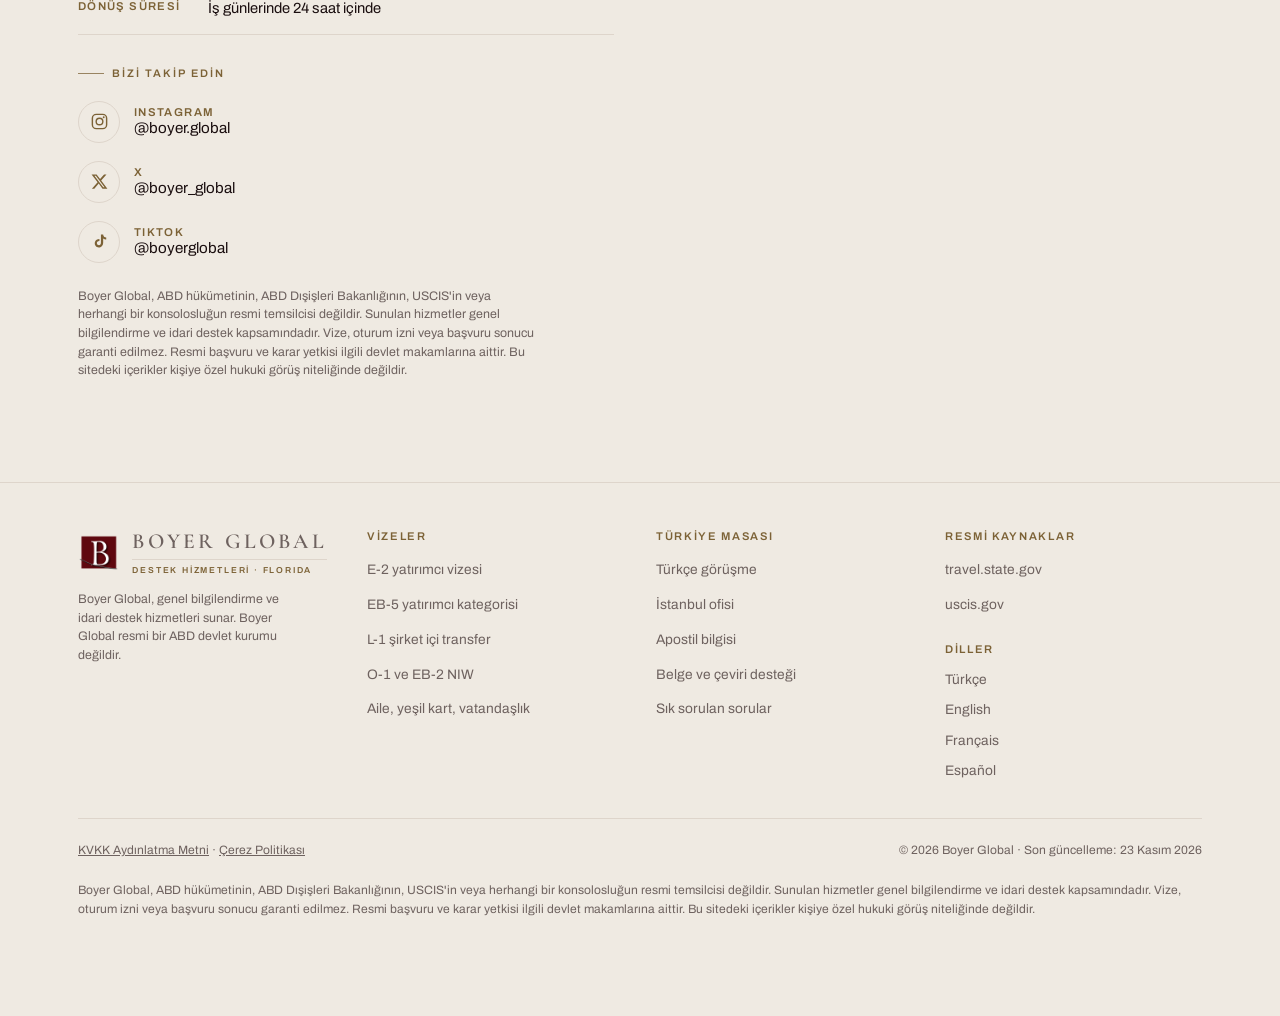
==== commit eeb1db53: "Forma yurt dışı aktarım açık rıza kutusunu ekle" ====
--- a/index.html
+++ b/index.html
@@ -1671,6 +1671,10 @@
           </label>
           <label><span data-en="Briefly describe the matter">Konunuzu kısaca açıklayın</span><textarea name="msg" placeholder="Birkaç cümle yeterlidir." data-en-placeholder="A few sentences are enough."></textarea></label>
           <label class="consent">
+            <input type="checkbox" name="yurtdisi" required aria-required="true">
+            <span data-en="I give my explicit consent to my details being transferred to the form service provider in the US so that my request can be delivered.">Talebimin iletilebilmesi için bilgilerimin ABD'deki form hizmet sağlayıcısına aktarılmasına açık rıza veriyorum.</span>
+          </label>
+          <label class="consent">
             <input type="checkbox" name="ticari">
             <span data-en="I consent to receiving commercial electronic messages (campaigns and announcements). (optional)">Kampanya ve duyurular için ticari elektronik ileti almayı kabul ediyorum. (isteğe bağlı)</span>
           </label>
@@ -2305,6 +2309,14 @@
         say(T('Lütfen adınızı ve geçerli bir e-posta adresi yazın.', 'Please enter your name and a valid email address.'), true);
         return;
       }
+      var yd = f.elements.yurtdisi;
+      if (yd && !yd.checked) {
+        yd.setAttribute('aria-invalid', 'true');
+        yd.focus();
+        say(T('Form ile gönderim için bu onay gereklidir. Dilerseniz bize ' + (CFG.email || 'e-posta') + ' adresinden veya telefonla da ulaşabilirsiniz.',
+              'This consent is required to send the form. You can also reach us at ' + (CFG.email || 'our email') + ' or by phone.'), true);
+        return;
+      }
       /* bot tuzağı: görünmez alan doluysa sessizce "başarılı" de */
       if (f.elements.website && f.elements.website.value) {
         say(T('Teşekkürler.', 'Thank you.')); f.reset(); return;
@@ -2328,6 +2340,7 @@
         payload.set('E-posta', email.value.trim());
         payload.set('Konu', konu || '-');
         payload.set('Mesaj', f.elements.msg.value.trim() || '-');
+        payload.set('Yurt dışı aktarım açık rızası', 'Evet');
         payload.set('Ticari ileti izni', f.elements.ticari && f.elements.ticari.checked ? 'Evet' : 'Hayır');
         fetch(CFG.formEndpoint, { method: 'POST', body: payload.toString(), headers: { 'Content-Type': 'application/x-www-form-urlencoded', 'Accept': 'application/json' } })
           .then(function (r) {
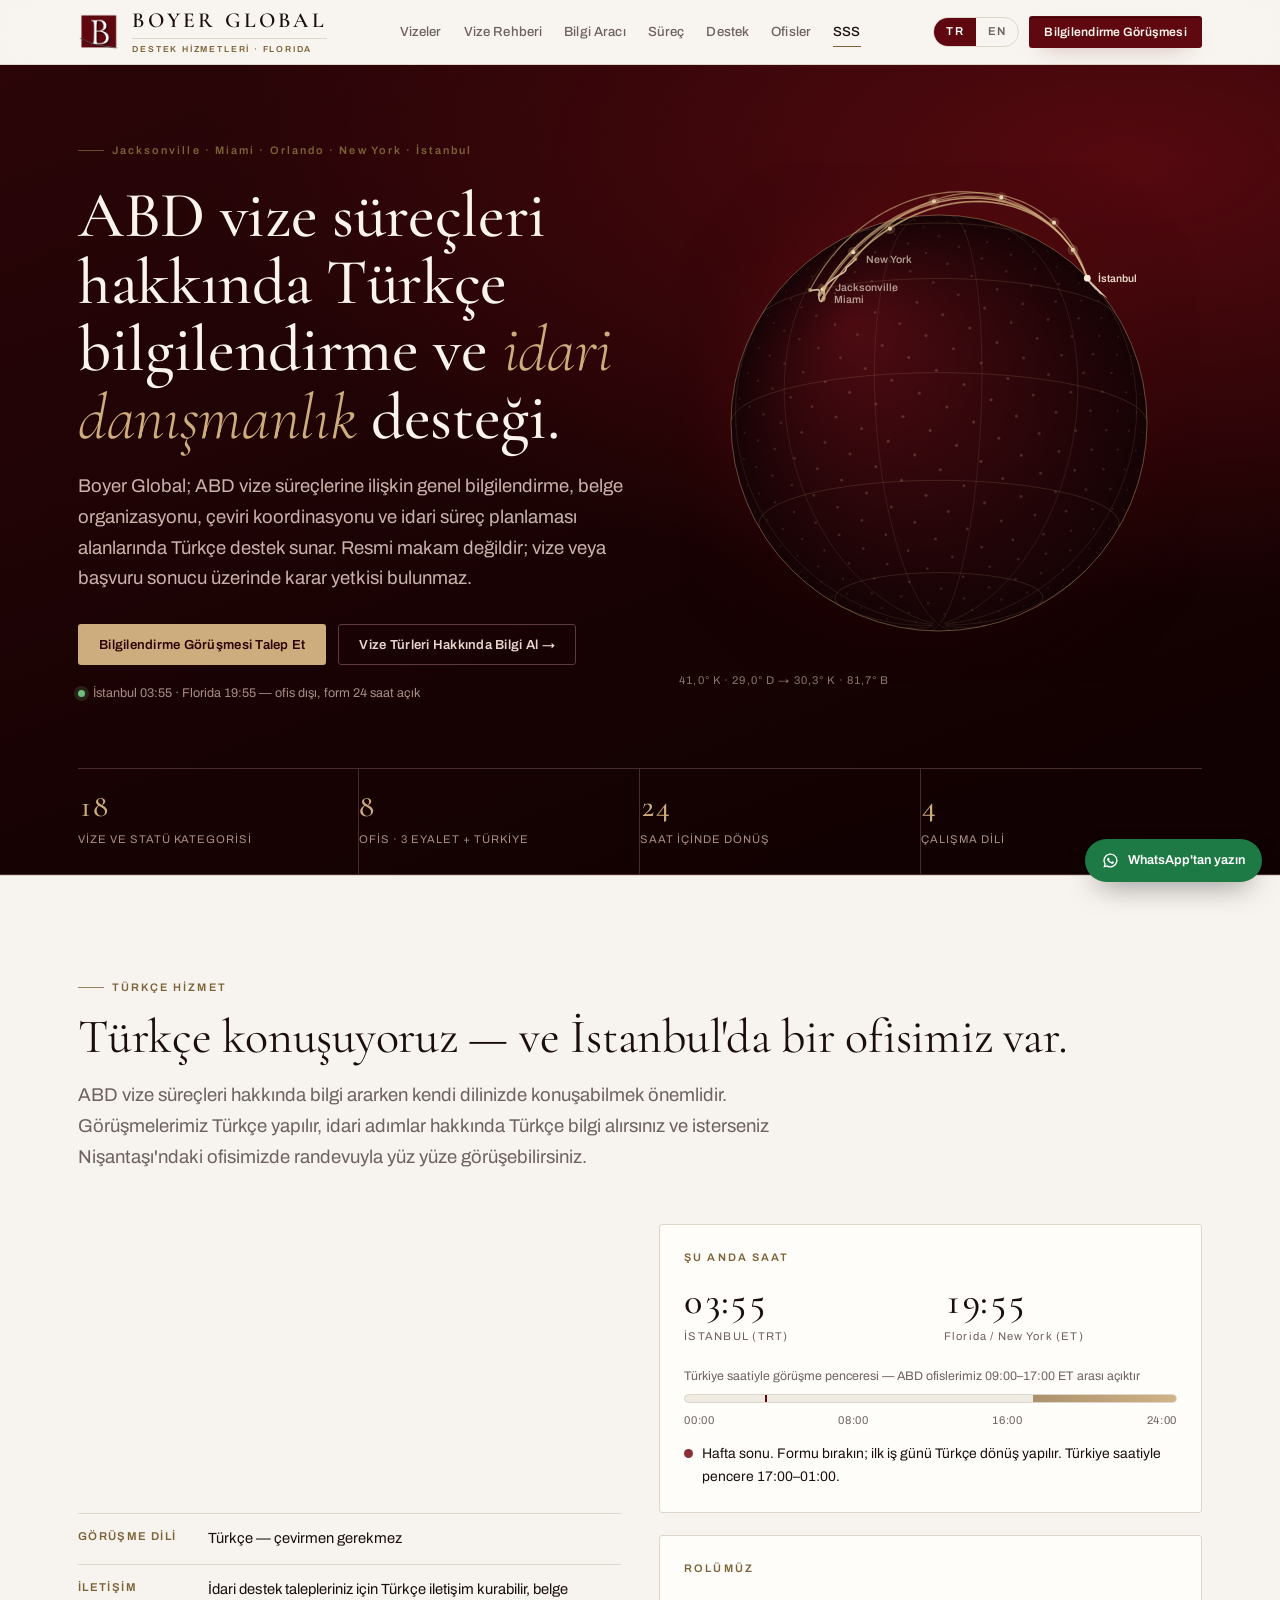
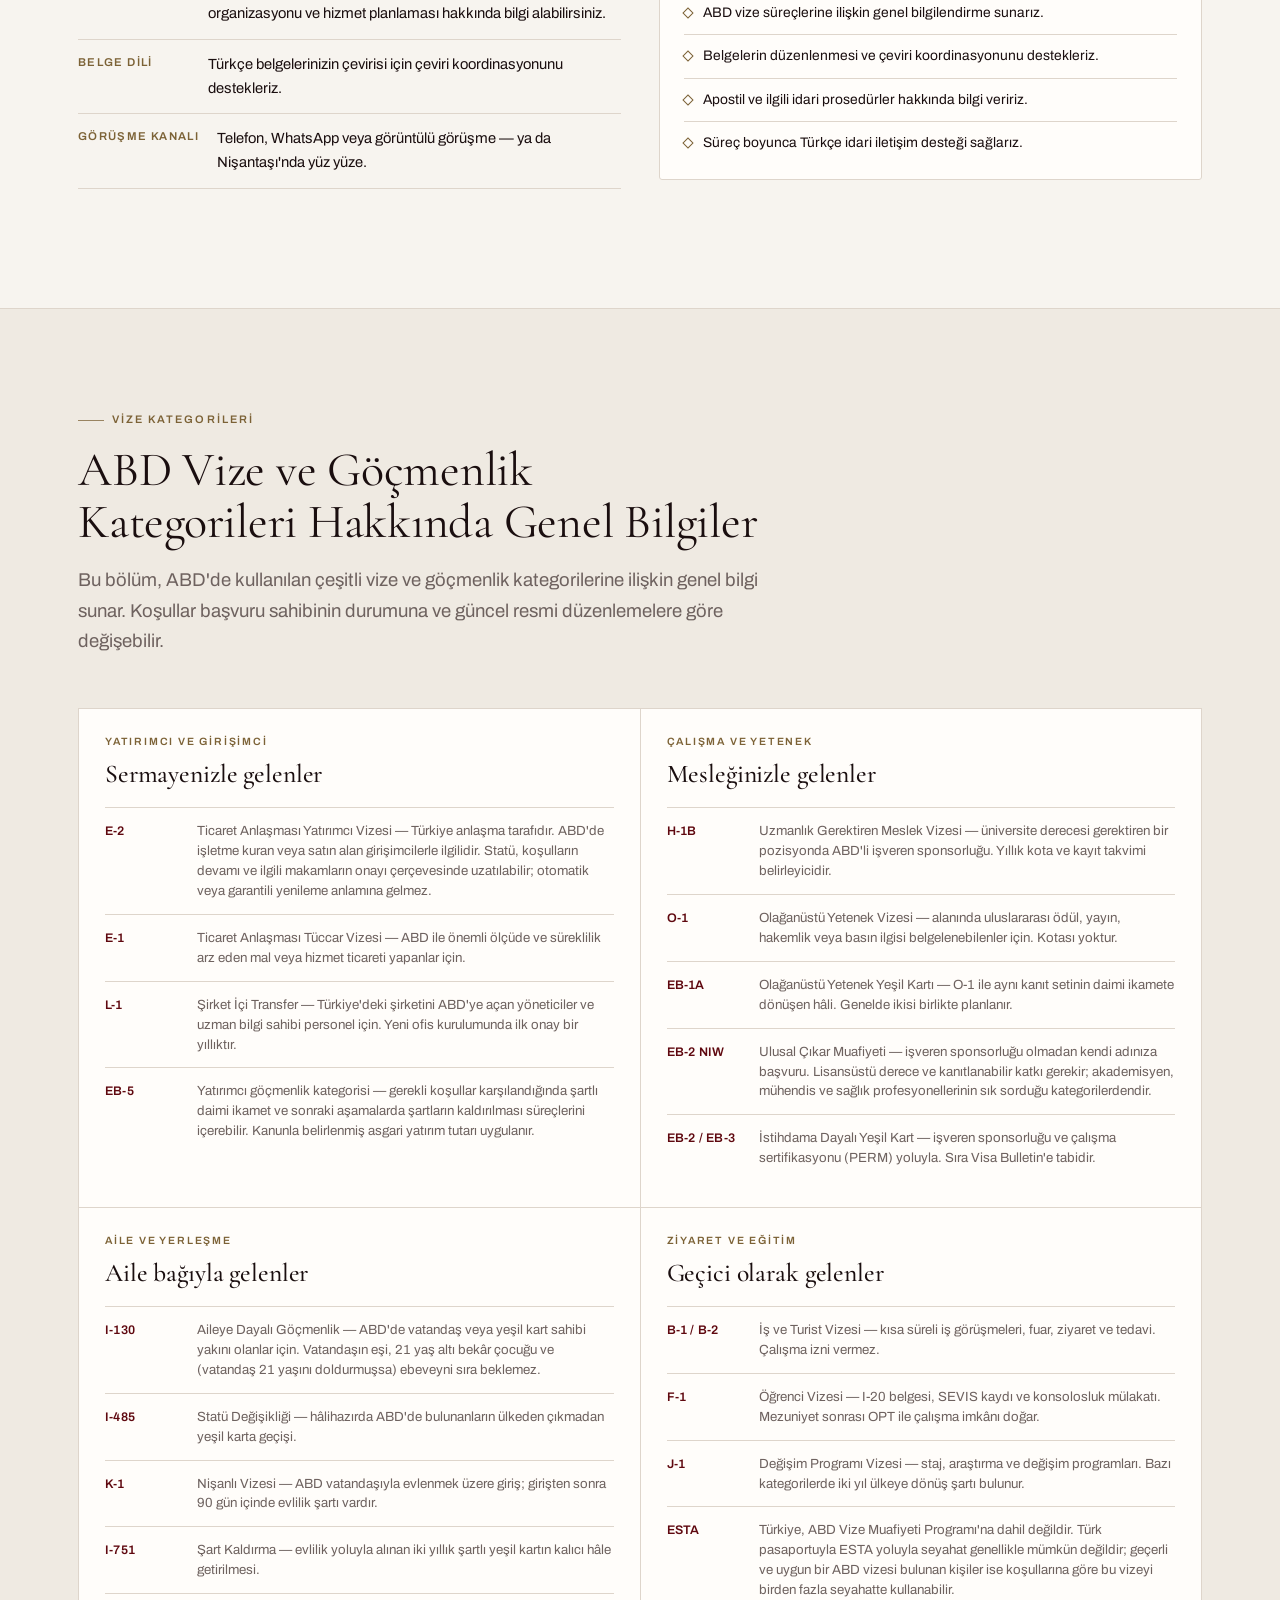
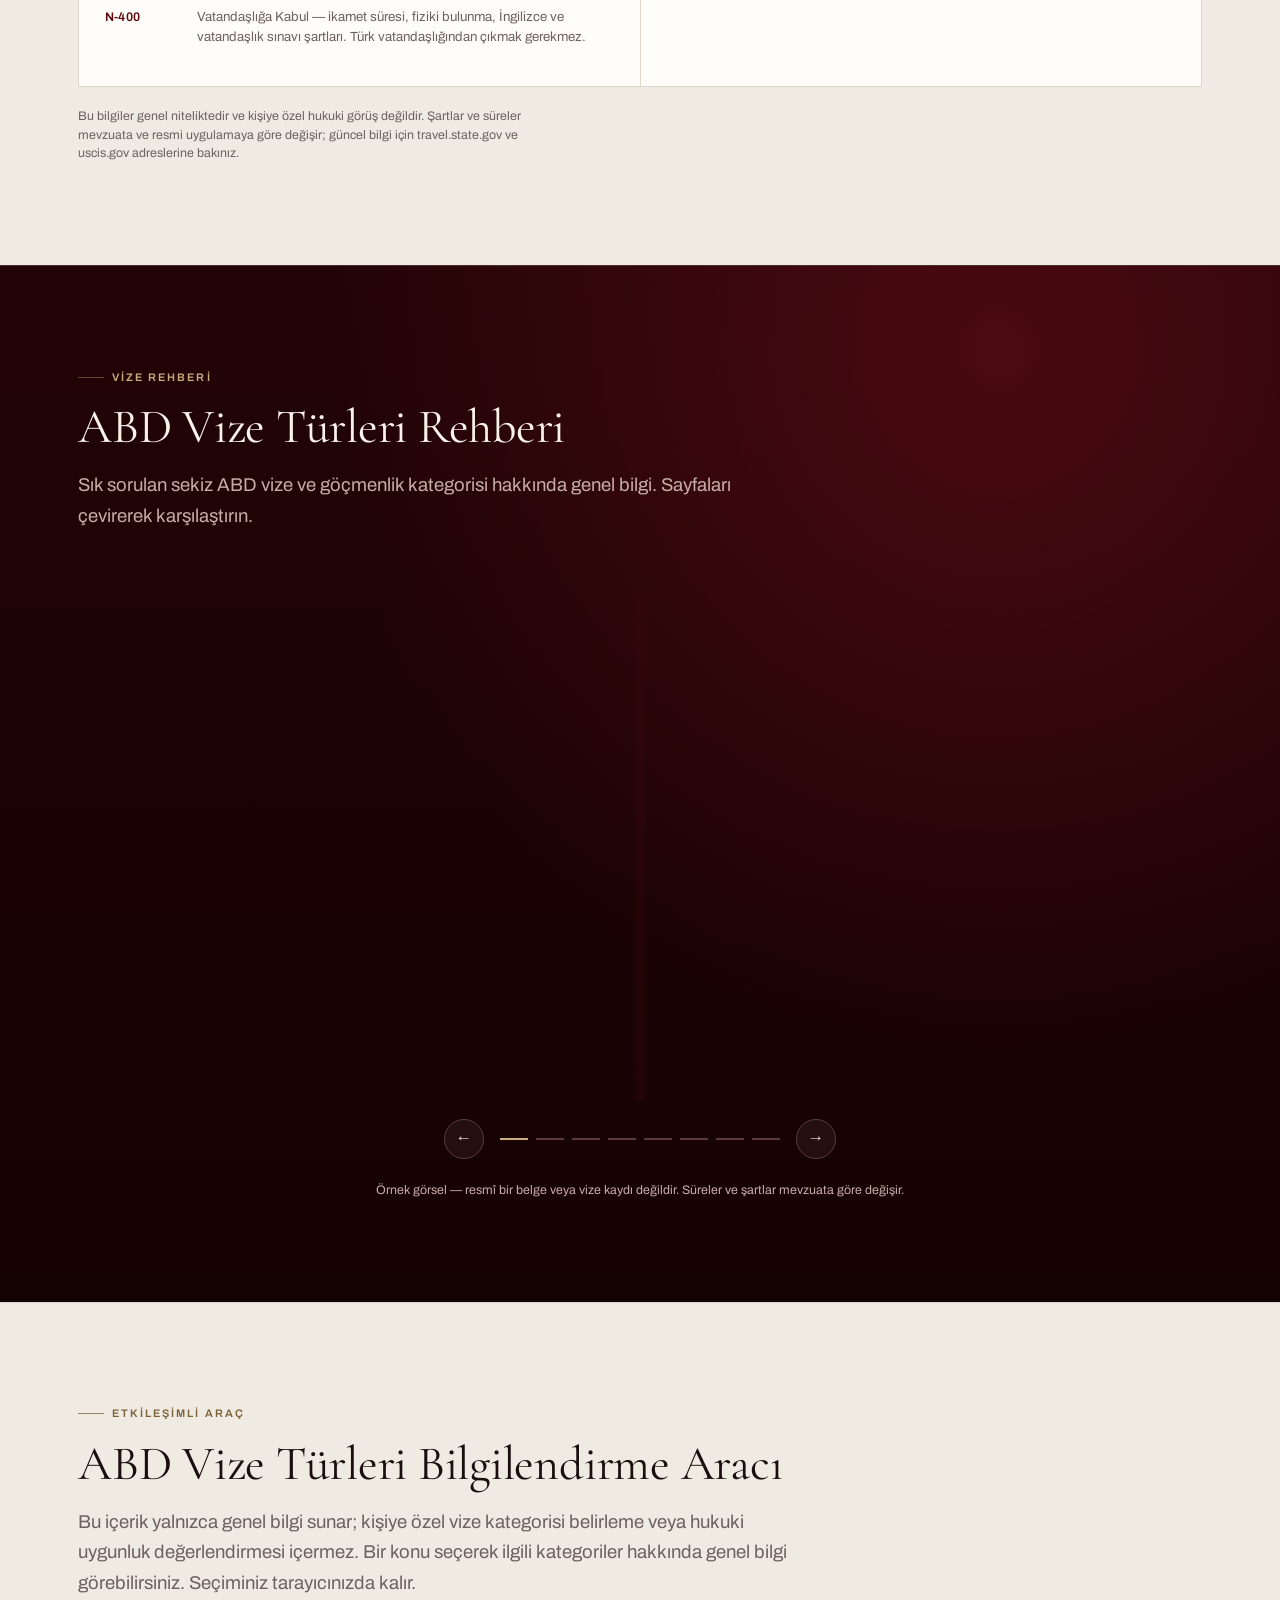
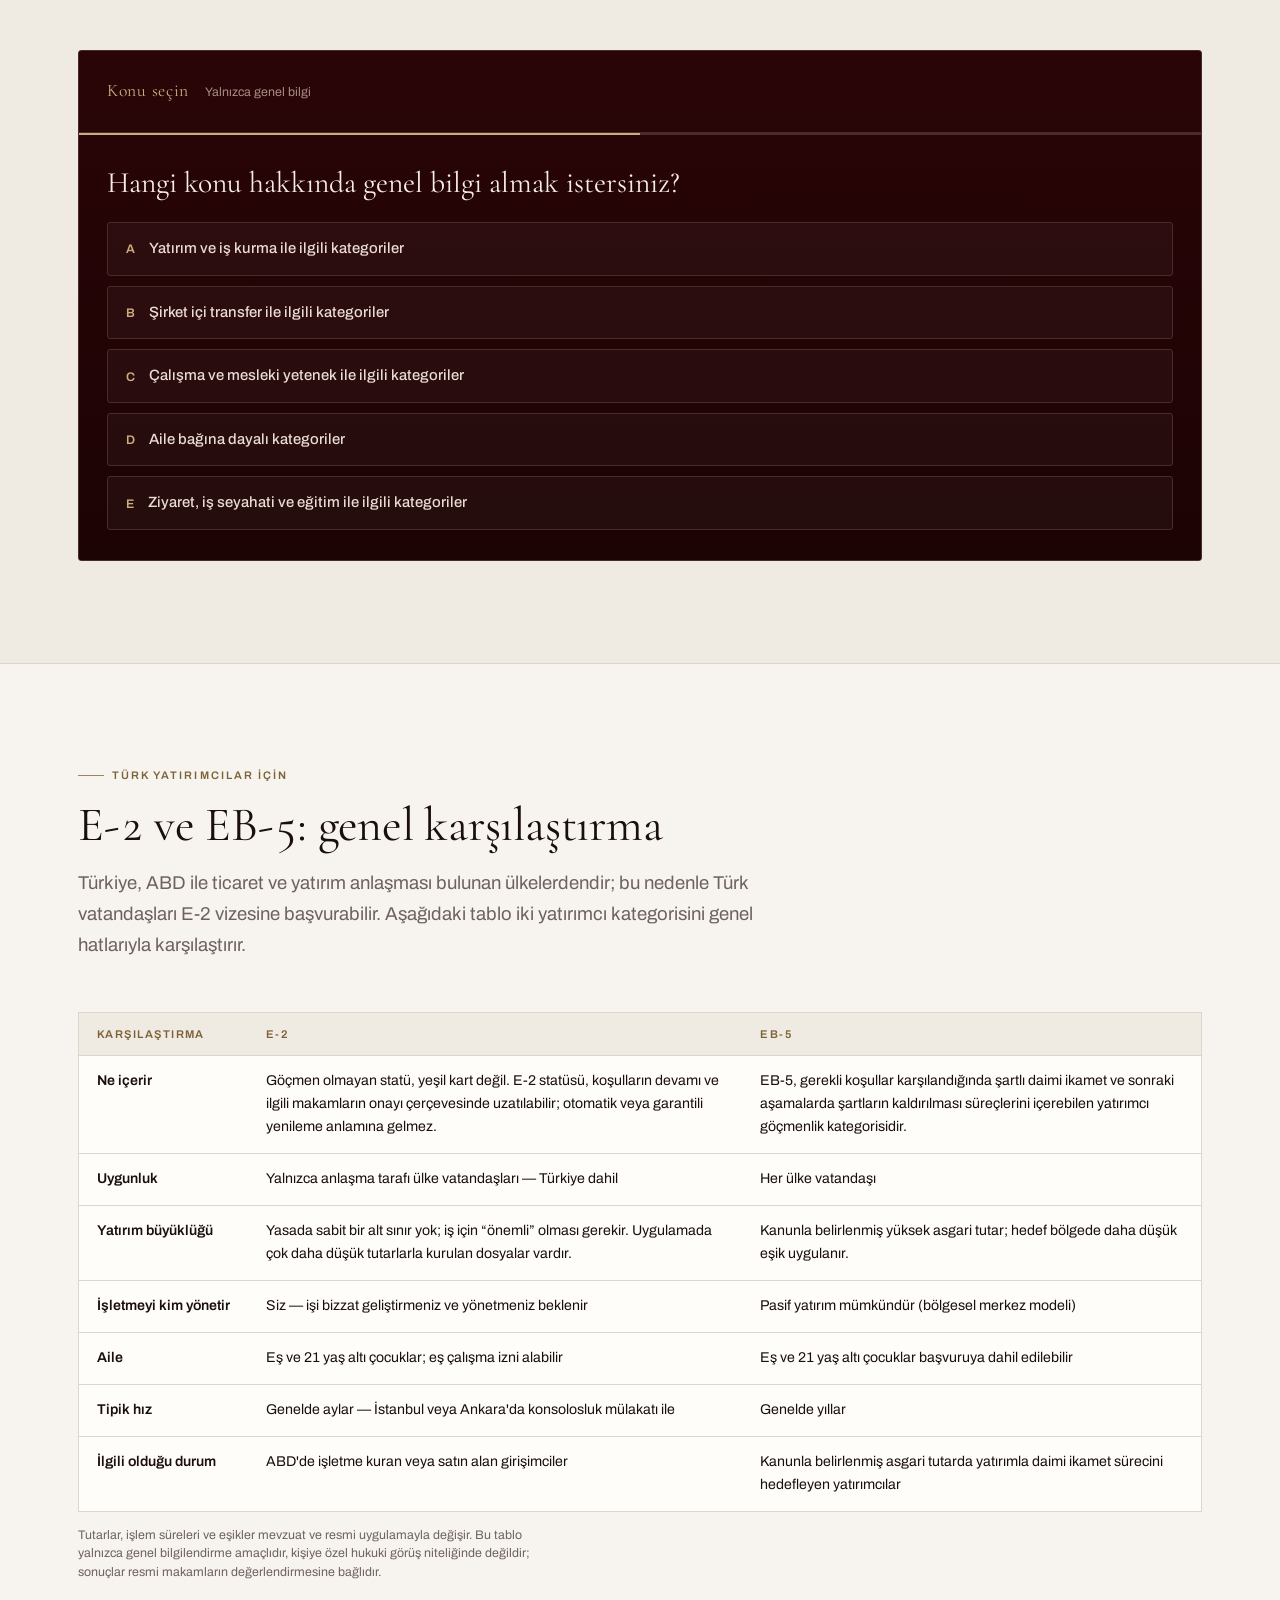
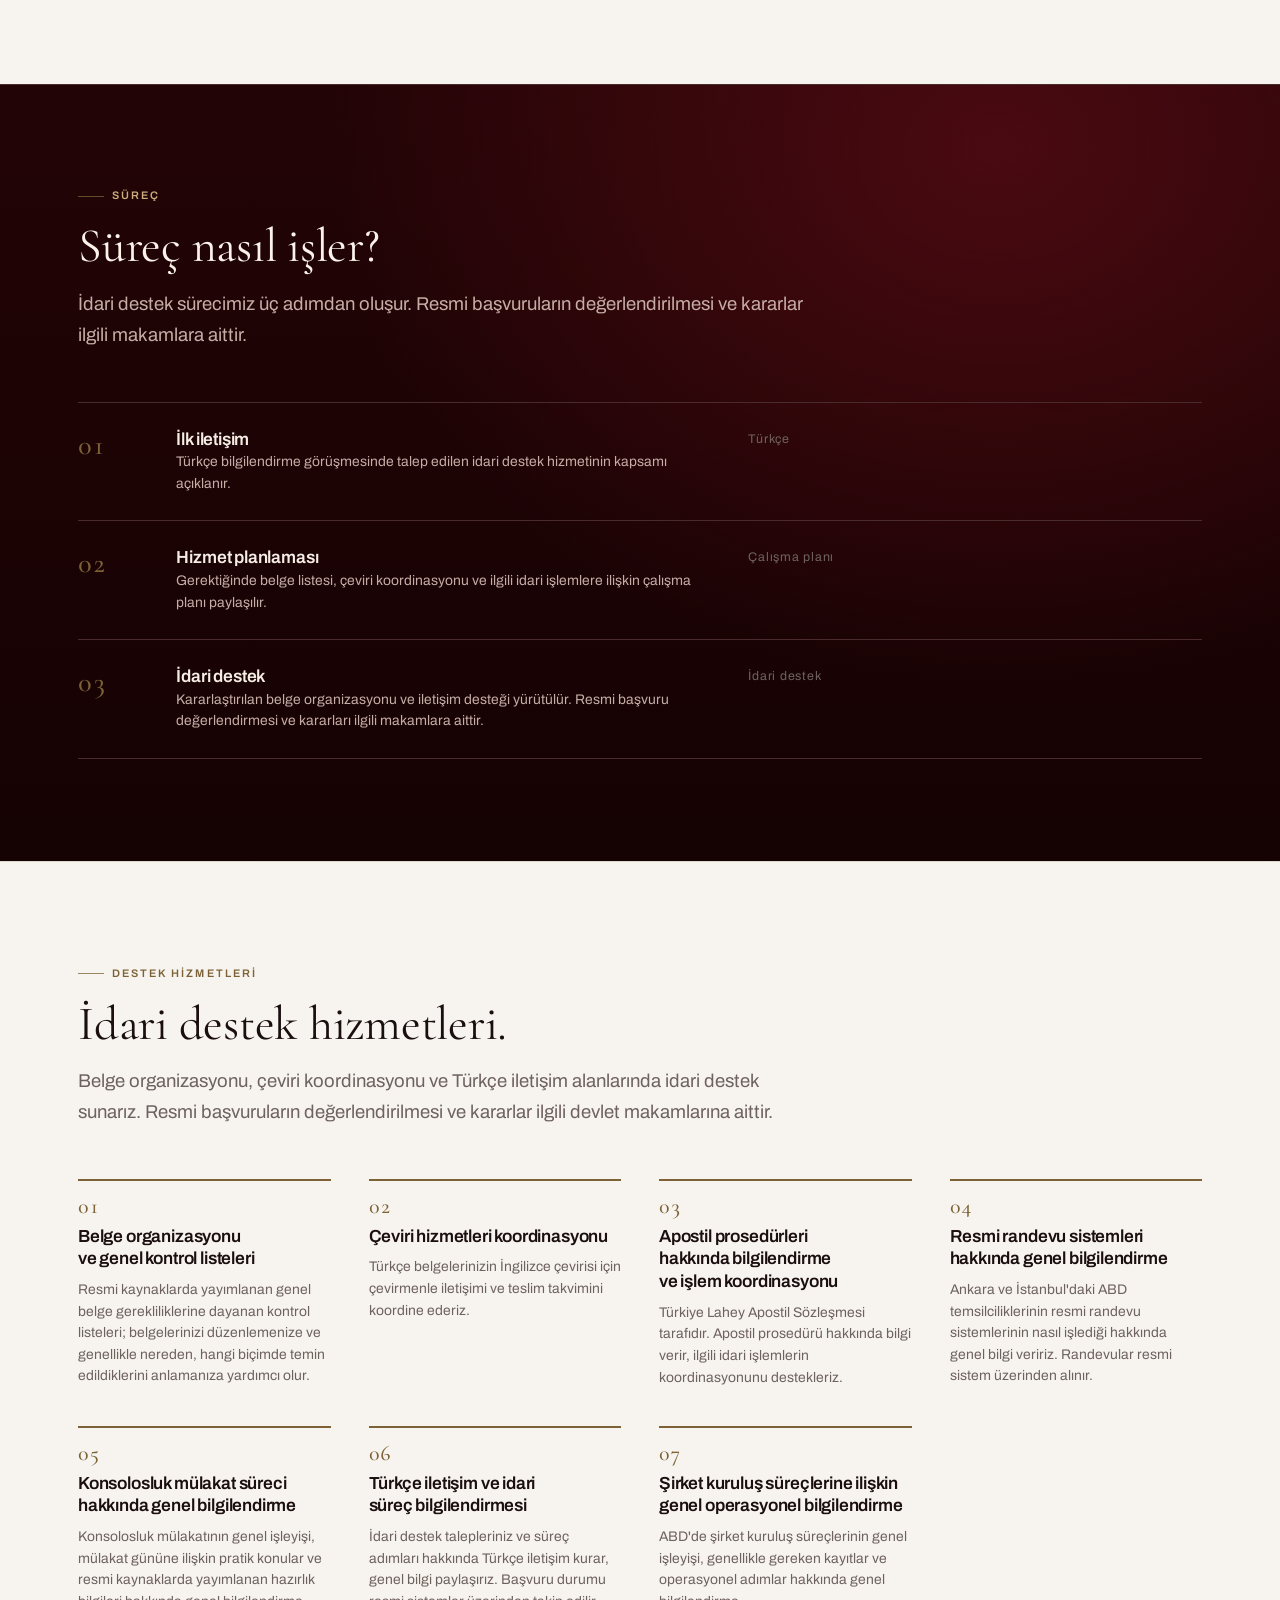
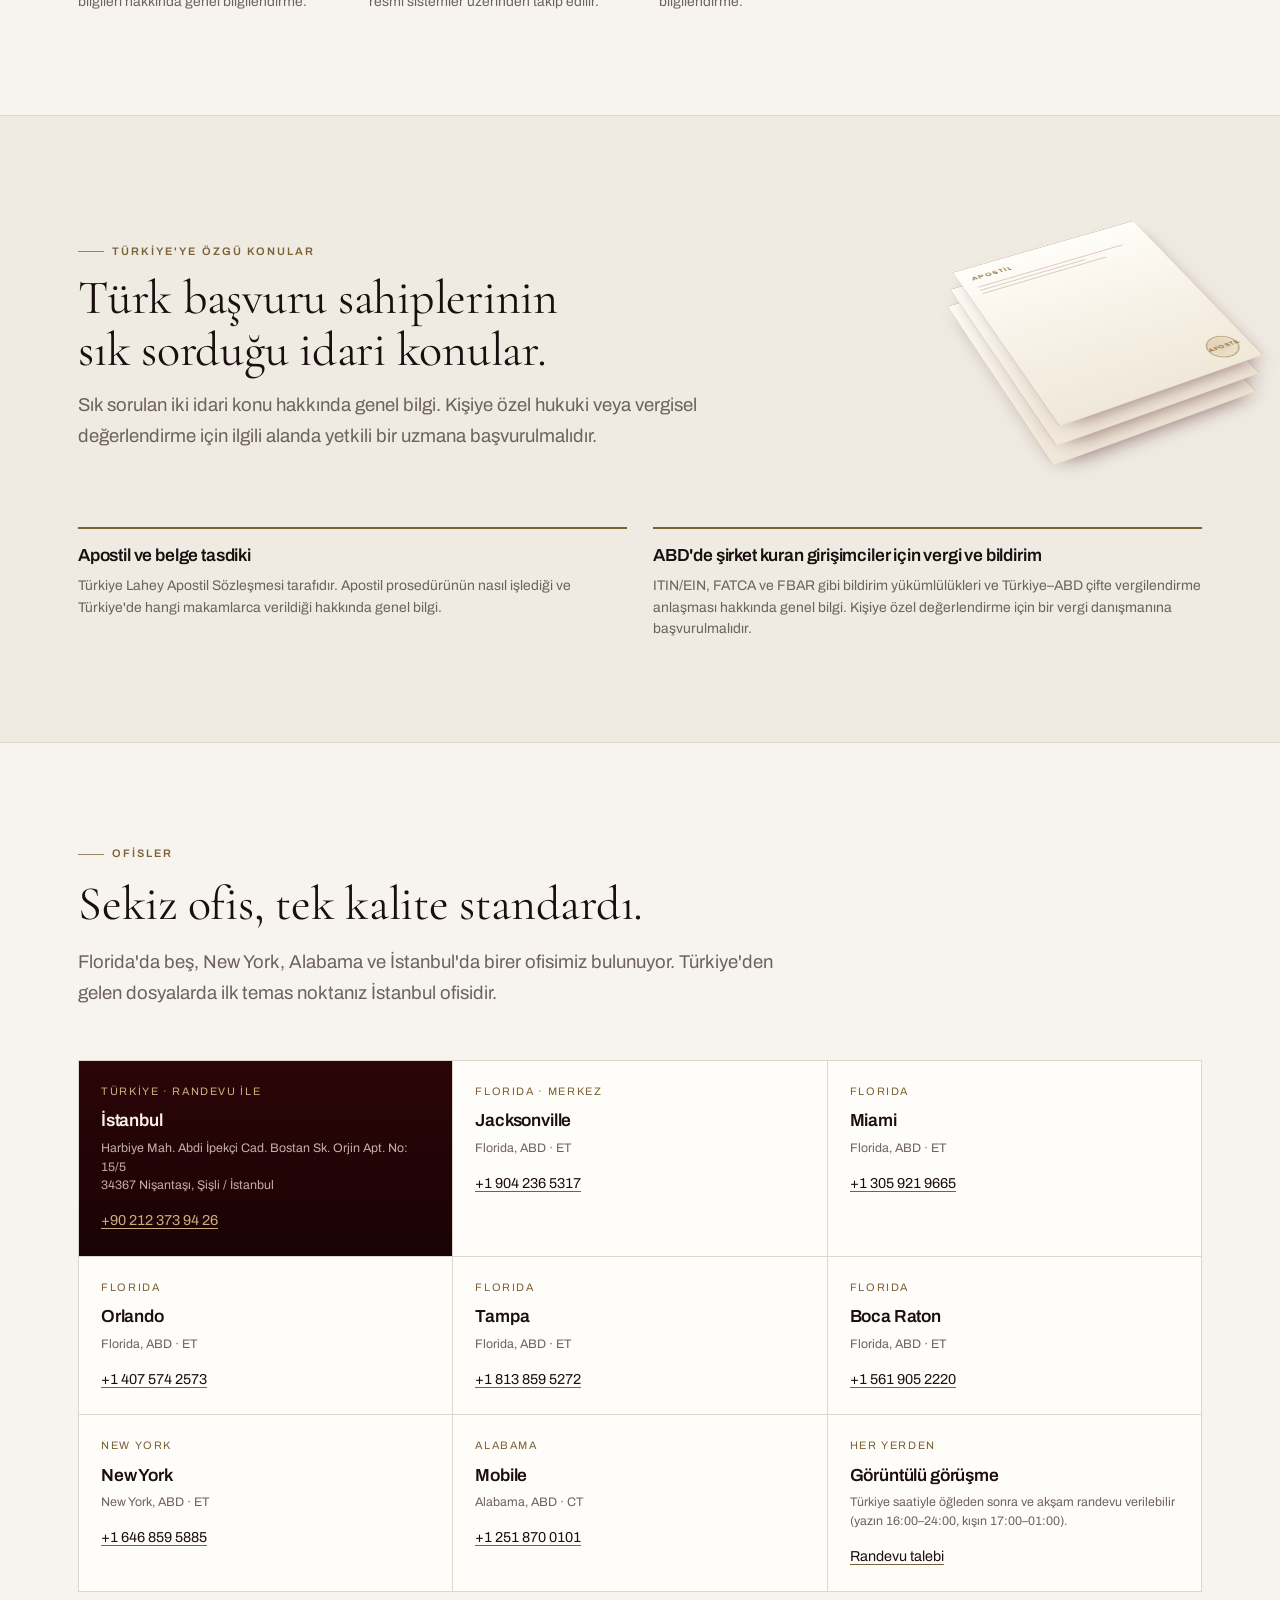
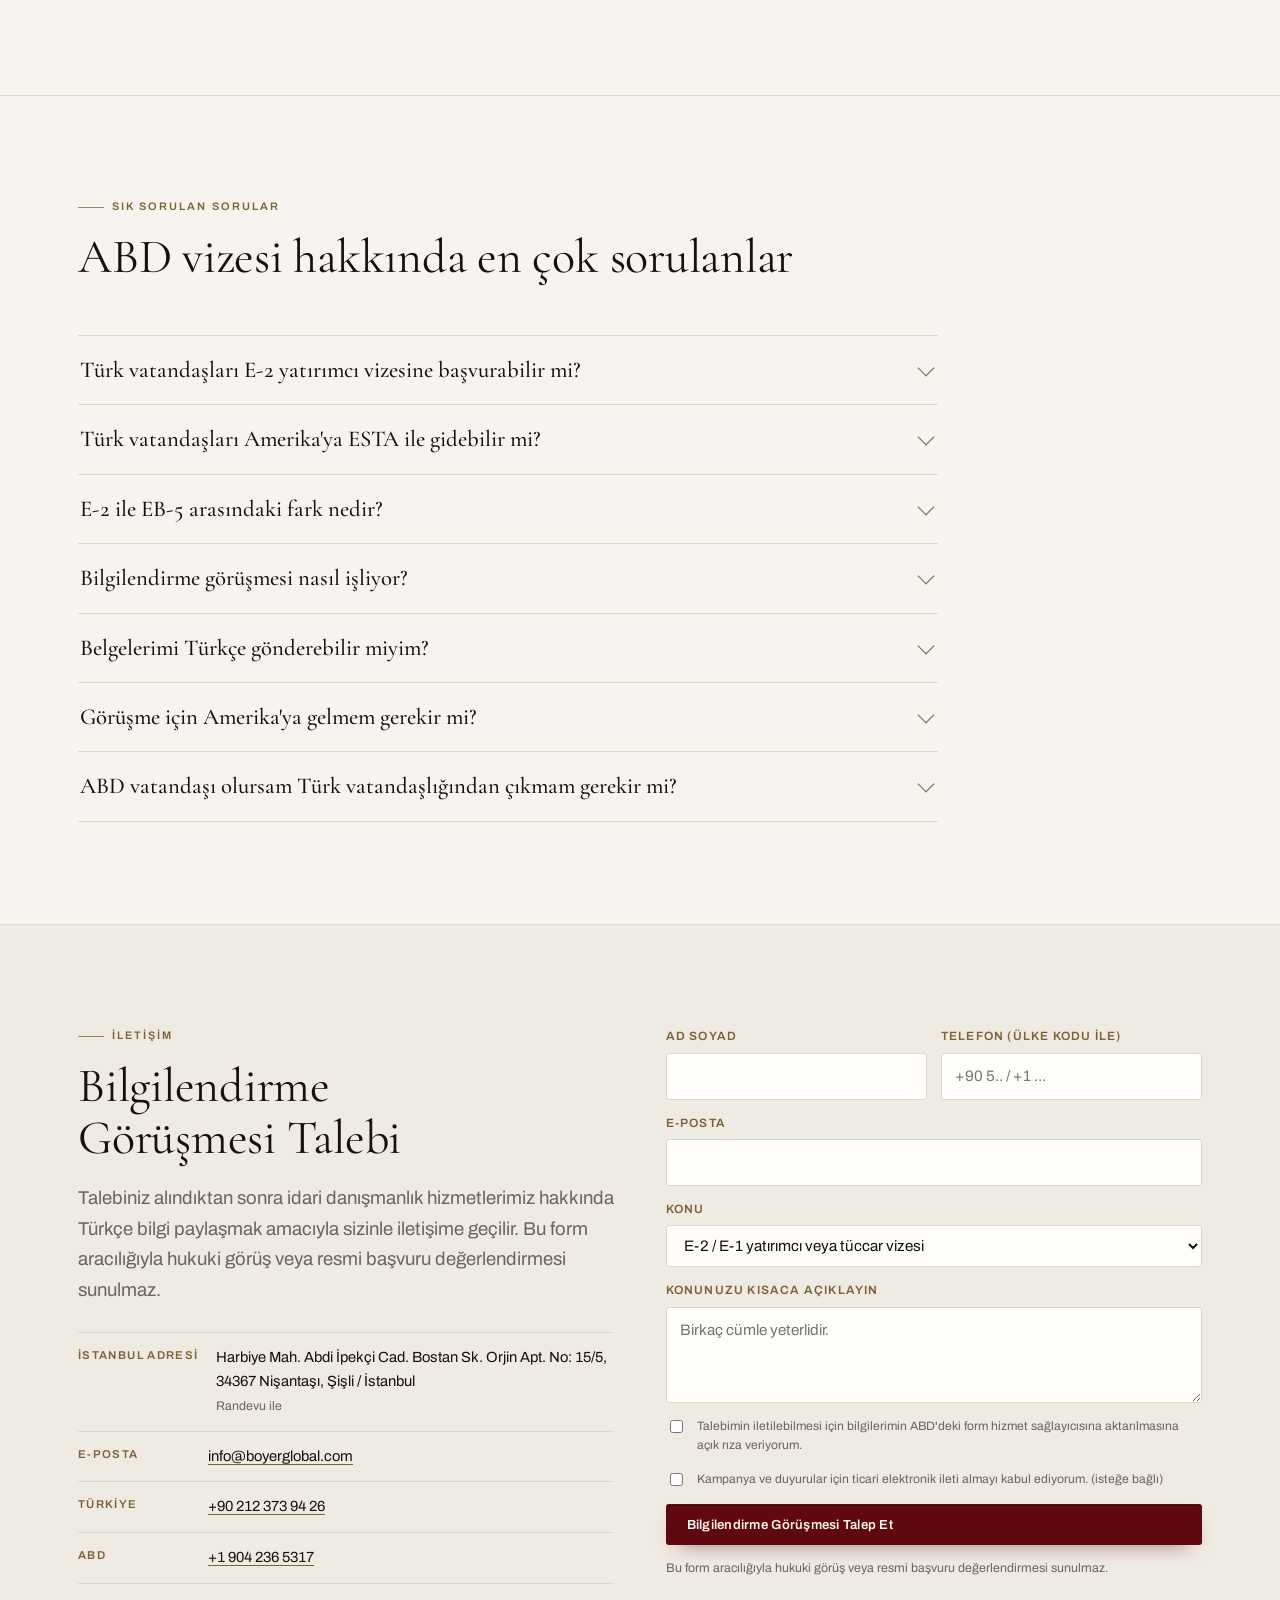
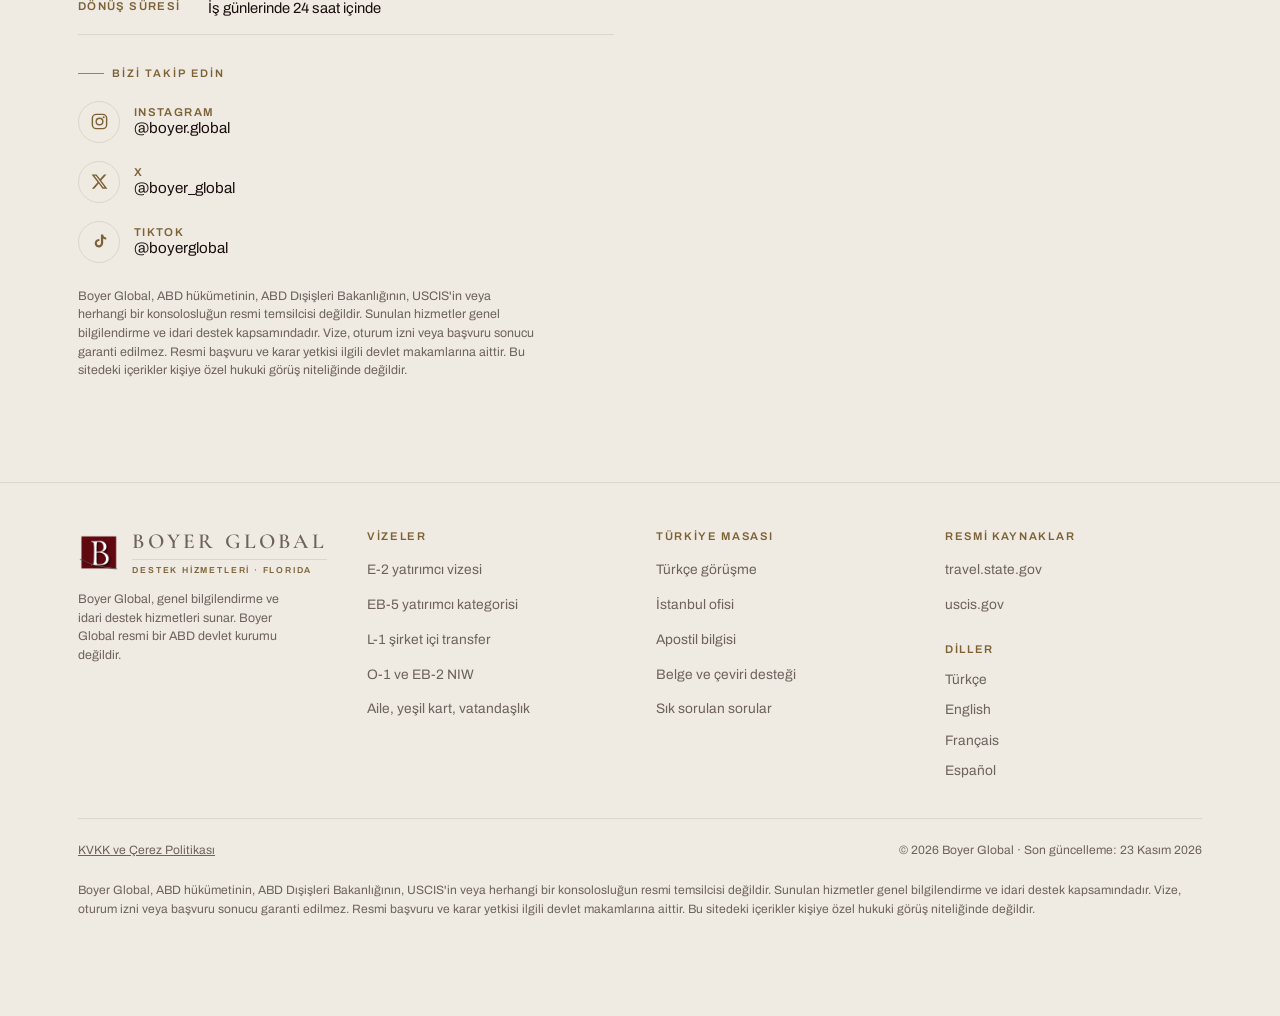
==== commit 779e9750: "KVKK ve çerez metinlerini tek sayfada birleştir" ====
--- a/index.html
+++ b/index.html
@@ -1739,7 +1739,7 @@
       </div>
     </div>
     <div class="legal">
-      <span><a href="kvkk.html" data-en="KVKK Information Notice">KVKK Aydınlatma Metni</a> · <a href="cerez-politikasi.html" data-en="Cookie Policy">Çerez Politikası</a></span>
+      <span><a href="kvkk.html" data-en="Privacy and Cookie Policy (KVKK)">KVKK ve Çerez Politikası</a></span>
       <span>© <span id="year">2026</span> Boyer Global · <span data-en="Last updated: 23 November 2026">Son güncelleme: 23 Kasım 2026</span></span>
       <span class="disclaimer" data-en="Boyer Global is not an official representative of the US government, the US Department of State, USCIS or any consulate. The services offered consist of general information and administrative support. No visa, residence permit or application outcome is guaranteed. Authority over official applications and decisions rests with the relevant government authorities. The content of this site is not personalised legal advice.">Boyer Global, ABD hükümetinin, ABD Dışişleri Bakanlığının, USCIS'in veya herhangi bir konsolosluğun resmi temsilcisi değildir. Sunulan hizmetler genel bilgilendirme ve idari destek kapsamındadır. Vize, oturum izni veya başvuru sonucu garanti edilmez. Resmi başvuru ve karar yetkisi ilgili devlet makamlarına aittir. Bu sitedeki içerikler kişiye özel hukuki görüş niteliğinde değildir.</span>
     </div>
